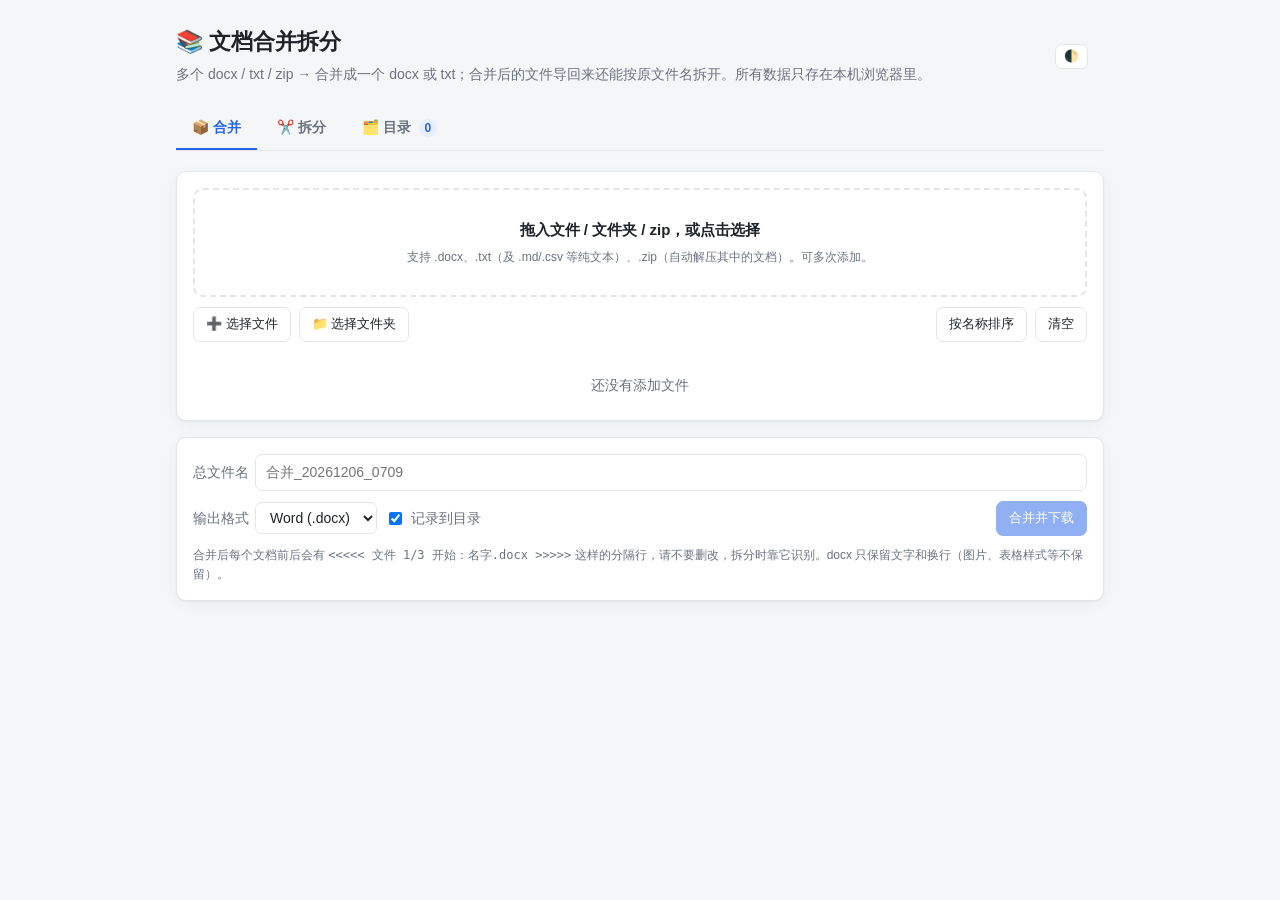
==== index.html @ d08cdd7c "Add local docx/txt merge & split tool with browser catalog Single-file HTML tool: merge many docx/tx" ====
<!DOCTYPE html>
<html lang="zh-CN">
<head>
<meta charset="UTF-8">
<meta name="viewport" content="width=device-width, initial-scale=1">
<title>文档合并拆分</title>
<style>
:root {
  --bg: #f5f6f8;
  --panel: #ffffff;
  --text: #1f2328;
  --muted: #6b7280;
  --border: #e3e5e8;
  --accent: #2563eb;
  --accent-soft: #e8efff;
  --danger: #dc2626;
  --ok: #16a34a;
  --warn: #b45309;
  --shadow: 0 1px 2px rgba(0,0,0,.05), 0 4px 16px rgba(0,0,0,.04);
}
@media (prefers-color-scheme: dark) {
  :root:not([data-theme="light"]) {
    --bg: #111317; --panel: #1a1d23; --text: #e6e8eb; --muted: #9aa1ab;
    --border: #2c3038; --accent: #5b8cff; --accent-soft: #1e2a45;
    --danger: #f05252; --ok: #34c06b; --warn: #e0a040;
    --shadow: 0 1px 2px rgba(0,0,0,.3);
  }
}
:root[data-theme="dark"] {
  --bg: #111317; --panel: #1a1d23; --text: #e6e8eb; --muted: #9aa1ab;
  --border: #2c3038; --accent: #5b8cff; --accent-soft: #1e2a45;
  --danger: #f05252; --ok: #34c06b; --warn: #e0a040;
  --shadow: 0 1px 2px rgba(0,0,0,.3);
}
* { box-sizing: border-box; }
body {
  margin: 0; background: var(--bg); color: var(--text);
  font: 14px/1.6 -apple-system, BlinkMacSystemFont, "Segoe UI", "PingFang SC", "Microsoft YaHei", sans-serif;
}
.wrap { max-width: 960px; margin: 0 auto; padding: 24px 16px 64px; }
header h1 { margin: 0 0 4px; font-size: 22px; }
header p { margin: 0 0 20px; color: var(--muted); }
.tabs { display: flex; gap: 4px; border-bottom: 1px solid var(--border); margin-bottom: 20px; overflow-x: auto; }
.tab {
  border: 0; background: none; color: var(--muted); font: inherit; font-weight: 600;
  padding: 10px 16px; cursor: pointer; border-bottom: 2px solid transparent; white-space: nowrap;
}
.tab.active { color: var(--accent); border-bottom-color: var(--accent); }
.badge-count { display: inline-block; min-width: 18px; padding: 0 6px; margin-left: 4px; border-radius: 9px; background: var(--accent-soft); color: var(--accent); font-size: 12px; line-height: 18px; text-align: center; }
.panel { background: var(--panel); border: 1px solid var(--border); border-radius: 10px; padding: 16px; box-shadow: var(--shadow); margin-bottom: 16px; }
.hidden { display: none !important; }
.drop {
  border: 2px dashed var(--border); border-radius: 10px; padding: 28px 16px; text-align: center;
  color: var(--muted); transition: .15s; cursor: pointer;
}
.drop.over { border-color: var(--accent); background: var(--accent-soft); color: var(--accent); }
.drop strong { color: var(--text); font-size: 15px; }
.drop .hint { font-size: 12px; margin-top: 6px; }
.row { display: flex; flex-wrap: wrap; gap: 8px; align-items: center; }
.row + .row { margin-top: 10px; }
.spacer { flex: 1; }
button.btn {
  font: inherit; font-size: 13px; padding: 6px 12px; border-radius: 7px; cursor: pointer;
  border: 1px solid var(--border); background: var(--panel); color: var(--text); white-space: nowrap;
}
button.btn:hover { border-color: var(--accent); color: var(--accent); }
button.btn.primary { background: var(--accent); border-color: var(--accent); color: #fff; }
button.btn.primary:hover { filter: brightness(1.08); color: #fff; }
button.btn.danger:hover { border-color: var(--danger); color: var(--danger); }
button.btn.sm { padding: 2px 8px; font-size: 12px; }
button.btn:disabled { opacity: .5; cursor: not-allowed; }
input[type=text], input[type=search], select {
  font: inherit; padding: 6px 10px; border: 1px solid var(--border); border-radius: 7px;
  background: var(--panel); color: var(--text); min-width: 0;
}
input[type=text]:focus, input[type=search]:focus, select:focus { outline: 2px solid var(--accent-soft); border-color: var(--accent); }
label.field { display: flex; align-items: center; gap: 6px; color: var(--muted); }
label.field input[type=text] { flex: 1; min-width: 160px; }
.grow { flex: 1; min-width: 200px; }
.filelist { list-style: none; margin: 12px 0 0; padding: 0; }
.filelist li {
  display: flex; align-items: center; gap: 8px; padding: 7px 8px; border-bottom: 1px solid var(--border);
}
.filelist li:last-child { border-bottom: 0; }
.filelist .idx { color: var(--muted); width: 26px; text-align: right; font-variant-numeric: tabular-nums; flex: none; }
.filelist .name { flex: 1; min-width: 0; overflow: hidden; text-overflow: ellipsis; white-space: nowrap; }
.filelist .meta { color: var(--muted); font-size: 12px; flex: none; }
.filelist .ops { display: flex; gap: 4px; flex: none; }
.type { display: inline-block; font-size: 11px; font-weight: 700; padding: 0 6px; border-radius: 4px; line-height: 18px; flex: none; }
.type.docx { background: #dbeafe; color: #1d4ed8; }
.type.txt { background: #dcfce7; color: #15803d; }
.type.err { background: #fee2e2; color: #b91c1c; }
:root[data-theme="dark"] .type.docx { background: #1e3a8a; color: #bfdbfe; }
:root[data-theme="dark"] .type.txt { background: #14532d; color: #bbf7d0; }
:root[data-theme="dark"] .type.err { background: #7f1d1d; color: #fecaca; }
@media (prefers-color-scheme: dark) {
  :root:not([data-theme="light"]) .type.docx { background: #1e3a8a; color: #bfdbfe; }
  :root:not([data-theme="light"]) .type.txt { background: #14532d; color: #bbf7d0; }
  :root:not([data-theme="light"]) .type.err { background: #7f1d1d; color: #fecaca; }
}
.empty { color: var(--muted); text-align: center; padding: 20px 0 8px; }
.muted { color: var(--muted); }
.small { font-size: 12px; }
.err-text { color: var(--danger); }
.rec { border: 1px solid var(--border); border-radius: 10px; margin-bottom: 10px; background: var(--panel); }
.rec-head { display: flex; align-items: center; gap: 10px; padding: 12px 14px; cursor: pointer; user-select: none; }
.rec-head .caret { transition: transform .15s; color: var(--muted); flex: none; }
.rec.open .rec-head .caret { transform: rotate(90deg); }
.rec-title { font-weight: 600; flex: 1; min-width: 0; overflow: hidden; text-overflow: ellipsis; white-space: nowrap; }
.kind { font-size: 11px; font-weight: 700; padding: 1px 7px; border-radius: 10px; flex: none; }
.kind.merge { background: var(--accent-soft); color: var(--accent); }
.kind.split { background: #fef3c7; color: #92400e; }
:root[data-theme="dark"] .kind.split { background: #45340f; color: #fcd34d; }
@media (prefers-color-scheme: dark) { :root:not([data-theme="light"]) .kind.split { background: #45340f; color: #fcd34d; } }
.rec-body { display: none; padding: 0 14px 12px; border-top: 1px solid var(--border); }
.rec.open .rec-body { display: block; }
.rec-actions { padding-top: 10px; }
.modal-bg { position: fixed; inset: 0; background: rgba(0,0,0,.45); display: flex; align-items: center; justify-content: center; padding: 16px; z-index: 50; }
.modal { background: var(--panel); border-radius: 12px; width: 100%; max-width: 820px; max-height: 88vh; display: flex; flex-direction: column; box-shadow: 0 10px 40px rgba(0,0,0,.3); }
.modal-head { display: flex; align-items: center; gap: 8px; padding: 12px 16px; border-bottom: 1px solid var(--border); }
.modal-head h3 { margin: 0; font-size: 15px; flex: 1; min-width: 0; overflow: hidden; text-overflow: ellipsis; white-space: nowrap; }
.modal pre { margin: 0; padding: 16px; overflow: auto; white-space: pre-wrap; word-break: break-word; font: 13px/1.7 ui-monospace, "SF Mono", Menlo, Consolas, "Microsoft YaHei", monospace; }
#toasts { position: fixed; right: 16px; bottom: 16px; display: flex; flex-direction: column; gap: 8px; z-index: 60; max-width: calc(100% - 32px); }
.toast { background: var(--text); color: var(--bg); padding: 10px 14px; border-radius: 8px; box-shadow: var(--shadow); font-size: 13px; animation: fade .2s; }
.toast.err { background: var(--danger); color: #fff; }
@keyframes fade { from { opacity: 0; transform: translateY(6px); } }
.note { font-size: 12px; color: var(--muted); margin-top: 10px; }
.theme-toggle { position: absolute; top: 20px; right: 16px; }
header { position: relative; }
@media (max-width: 600px) {
  .filelist .meta { display: none; }
  .theme-toggle { top: 0; }
}
</style>
</head>
<body>
<div class="wrap">
  <header>
    <h1>📚 文档合并拆分</h1>
    <p>多个 docx / txt / zip → 合并成一个 docx 或 txt；合并后的文件导回来还能按原文件名拆开。所有数据只存在本机浏览器里。</p>
    <button class="btn sm theme-toggle" id="themeBtn" title="切换深浅色">🌓</button>
  </header>

  <nav class="tabs">
    <button class="tab active" data-tab="merge">📦 合并</button>
    <button class="tab" data-tab="split">✂️ 拆分</button>
    <button class="tab" data-tab="catalog">🗂️ 目录 <span class="badge-count" id="catCount">0</span></button>
  </nav>

  <!-- 合并 -->
  <section id="tab-merge">
    <div class="panel">
      <div class="drop" id="mergeDrop">
        <strong>拖入文件 / 文件夹 / zip，或点击选择</strong>
        <div class="hint">支持 .docx、.txt（及 .md/.csv 等纯文本）、.zip（自动解压其中的文档）。可多次添加。</div>
      </div>
      <input type="file" id="mergeInput" multiple class="hidden">
      <input type="file" id="mergeDirInput" webkitdirectory multiple class="hidden">
      <div class="row" style="margin-top:10px">
        <button class="btn" id="pickFiles">➕ 选择文件</button>
        <button class="btn" id="pickDir">📁 选择文件夹</button>
        <span class="spacer"></span>
        <button class="btn" id="sortName" title="按文件名排序">按名称排序</button>
        <button class="btn danger" id="clearList">清空</button>
      </div>
      <ul class="filelist" id="mergeList"></ul>
      <div class="empty" id="mergeEmpty">还没有添加文件</div>
    </div>

    <div class="panel">
      <div class="row">
        <label class="field grow">总文件名 <input type="text" id="mergeTitle" placeholder="合并后的文件名"></label>
      </div>
      <div class="row">
        <label class="field">输出格式
          <select id="mergeFormat">
            <option value="docx">Word (.docx)</option>
            <option value="txt">纯文本 (.txt)</option>
          </select>
        </label>
        <label class="field"><input type="checkbox" id="mergeSave" checked> 记录到目录</label>
        <span class="spacer"></span>
        <button class="btn primary" id="doMerge" disabled>合并并下载</button>
      </div>
      <div class="note">合并后每个文档前后会有 <code>&lt;&lt;&lt;&lt;&lt; 文件 1/3 开始：名字.docx &gt;&gt;&gt;&gt;&gt;</code> 这样的分隔行，请不要删改，拆分时靠它识别。docx 只保留文字和换行（图片、表格样式等不保留）。</div>
    </div>
  </section>

  <!-- 拆分 -->
  <section id="tab-split" class="hidden">
    <div class="panel">
      <div class="drop" id="splitDrop">
        <strong>拖入用本工具合并出来的 .docx / .txt，或点击选择</strong>
        <div class="hint">会按分隔行还原成一个个单独的文件，并保留原文件名。</div>
      </div>
      <input type="file" id="splitInput" accept=".docx,.txt,.md,text/plain,application/vnd.openxmlformats-officedocument.wordprocessingml.document" multiple class="hidden">
      <div class="row" style="margin-top:10px">
        <label class="field"><input type="checkbox" id="splitSave" checked> 导入后记录到目录</label>
      </div>
    </div>
    <div id="splitResults"></div>
  </section>

  <!-- 目录 -->
  <section id="tab-catalog" class="hidden">
    <div class="panel">
      <div class="row">
        <input type="search" id="catSearch" class="grow" placeholder="搜索总文件名或里面的文件名…">
        <select id="catFilter">
          <option value="all">全部</option>
          <option value="merge">合并记录</option>
          <option value="split">导入拆分</option>
        </select>
      </div>
      <div class="row">
        <span class="muted small" id="storageInfo"></span>
        <span class="spacer"></span>
        <button class="btn sm" id="exportCat">导出目录备份</button>
        <button class="btn sm" id="importCat">导入备份</button>
        <button class="btn sm danger" id="clearCat">清空目录</button>
        <input type="file" id="importCatInput" accept=".json,application/json" class="hidden">
      </div>
    </div>
    <div id="catList"></div>
    <div class="empty hidden" id="catEmpty">目录是空的。合并或导入拆分后会记录在这里。</div>
  </section>
</div>

<div id="toasts"></div>

<script>/*!

JSZip v3.10.1 - A JavaScript class for generating and reading zip files
<http://stuartk.com/jszip>

(c) 2009-2016 Stuart Knightley <stuart [at] stuartk.com>
Dual licenced under the MIT license or GPLv3. See https://raw.github.com/Stuk/jszip/main/LICENSE.markdown.

JSZip uses the library pako released under the MIT license :
https://github.com/nodeca/pako/blob/main/LICENSE
*/

!function(e){if("object"==typeof exports&&"undefined"!=typeof module)module.exports=e();else if("function"==typeof define&&define.amd)define([],e);else{("undefined"!=typeof window?window:"undefined"!=typeof global?global:"undefined"!=typeof self?self:this).JSZip=e()}}(function(){return function s(a,o,h){function u(r,e){if(!o[r]){if(!a[r]){var t="function"==typeof require&&require;if(!e&&t)return t(r,!0);if(l)return l(r,!0);var n=new Error("Cannot find module '"+r+"'");throw n.code="MODULE_NOT_FOUND",n}var i=o[r]={exports:{}};a[r][0].call(i.exports,function(e){var t=a[r][1][e];return u(t||e)},i,i.exports,s,a,o,h)}return o[r].exports}for(var l="function"==typeof require&&require,e=0;e<h.length;e++)u(h[e]);return u}({1:[function(e,t,r){"use strict";var d=e("./utils"),c=e("./support"),p="ABCDEFGHIJKLMNOPQRSTUVWXYZabcdefghijklmnopqrstuvwxyz0123456789+/=";r.encode=function(e){for(var t,r,n,i,s,a,o,h=[],u=0,l=e.length,f=l,c="string"!==d.getTypeOf(e);u<e.length;)f=l-u,n=c?(t=e[u++],r=u<l?e[u++]:0,u<l?e[u++]:0):(t=e.charCodeAt(u++),r=u<l?e.charCodeAt(u++):0,u<l?e.charCodeAt(u++):0),i=t>>2,s=(3&t)<<4|r>>4,a=1<f?(15&r)<<2|n>>6:64,o=2<f?63&n:64,h.push(p.charAt(i)+p.charAt(s)+p.charAt(a)+p.charAt(o));return h.join("")},r.decode=function(e){var t,r,n,i,s,a,o=0,h=0,u="data:";if(e.substr(0,u.length)===u)throw new Error("Invalid base64 input, it looks like a data url.");var l,f=3*(e=e.replace(/[^A-Za-z0-9+/=]/g,"")).length/4;if(e.charAt(e.length-1)===p.charAt(64)&&f--,e.charAt(e.length-2)===p.charAt(64)&&f--,f%1!=0)throw new Error("Invalid base64 input, bad content length.");for(l=c.uint8array?new Uint8Array(0|f):new Array(0|f);o<e.length;)t=p.indexOf(e.charAt(o++))<<2|(i=p.indexOf(e.charAt(o++)))>>4,r=(15&i)<<4|(s=p.indexOf(e.charAt(o++)))>>2,n=(3&s)<<6|(a=p.indexOf(e.charAt(o++))),l[h++]=t,64!==s&&(l[h++]=r),64!==a&&(l[h++]=n);return l}},{"./support":30,"./utils":32}],2:[function(e,t,r){"use strict";var n=e("./external"),i=e("./stream/DataWorker"),s=e("./stream/Crc32Probe"),a=e("./stream/DataLengthProbe");function o(e,t,r,n,i){this.compressedSize=e,this.uncompressedSize=t,this.crc32=r,this.compression=n,this.compressedContent=i}o.prototype={getContentWorker:function(){var e=new i(n.Promise.resolve(this.compressedContent)).pipe(this.compression.uncompressWorker()).pipe(new a("data_length")),t=this;return e.on("end",function(){if(this.streamInfo.data_length!==t.uncompressedSize)throw new Error("Bug : uncompressed data size mismatch")}),e},getCompressedWorker:function(){return new i(n.Promise.resolve(this.compressedContent)).withStreamInfo("compressedSize",this.compressedSize).withStreamInfo("uncompressedSize",this.uncompressedSize).withStreamInfo("crc32",this.crc32).withStreamInfo("compression",this.compression)}},o.createWorkerFrom=function(e,t,r){return e.pipe(new s).pipe(new a("uncompressedSize")).pipe(t.compressWorker(r)).pipe(new a("compressedSize")).withStreamInfo("compression",t)},t.exports=o},{"./external":6,"./stream/Crc32Probe":25,"./stream/DataLengthProbe":26,"./stream/DataWorker":27}],3:[function(e,t,r){"use strict";var n=e("./stream/GenericWorker");r.STORE={magic:"\0\0",compressWorker:function(){return new n("STORE compression")},uncompressWorker:function(){return new n("STORE decompression")}},r.DEFLATE=e("./flate")},{"./flate":7,"./stream/GenericWorker":28}],4:[function(e,t,r){"use strict";var n=e("./utils");var o=function(){for(var e,t=[],r=0;r<256;r++){e=r;for(var n=0;n<8;n++)e=1&e?3988292384^e>>>1:e>>>1;t[r]=e}return t}();t.exports=function(e,t){return void 0!==e&&e.length?"string"!==n.getTypeOf(e)?function(e,t,r,n){var i=o,s=n+r;e^=-1;for(var a=n;a<s;a++)e=e>>>8^i[255&(e^t[a])];return-1^e}(0|t,e,e.length,0):function(e,t,r,n){var i=o,s=n+r;e^=-1;for(var a=n;a<s;a++)e=e>>>8^i[255&(e^t.charCodeAt(a))];return-1^e}(0|t,e,e.length,0):0}},{"./utils":32}],5:[function(e,t,r){"use strict";r.base64=!1,r.binary=!1,r.dir=!1,r.createFolders=!0,r.date=null,r.compression=null,r.compressionOptions=null,r.comment=null,r.unixPermissions=null,r.dosPermissions=null},{}],6:[function(e,t,r){"use strict";var n=null;n="undefined"!=typeof Promise?Promise:e("lie"),t.exports={Promise:n}},{lie:37}],7:[function(e,t,r){"use strict";var n="undefined"!=typeof Uint8Array&&"undefined"!=typeof Uint16Array&&"undefined"!=typeof Uint32Array,i=e("pako"),s=e("./utils"),a=e("./stream/GenericWorker"),o=n?"uint8array":"array";function h(e,t){a.call(this,"FlateWorker/"+e),this._pako=null,this._pakoAction=e,this._pakoOptions=t,this.meta={}}r.magic="\b\0",s.inherits(h,a),h.prototype.processChunk=function(e){this.meta=e.meta,null===this._pako&&this._createPako(),this._pako.push(s.transformTo(o,e.data),!1)},h.prototype.flush=function(){a.prototype.flush.call(this),null===this._pako&&this._createPako(),this._pako.push([],!0)},h.prototype.cleanUp=function(){a.prototype.cleanUp.call(this),this._pako=null},h.prototype._createPako=function(){this._pako=new i[this._pakoAction]({raw:!0,level:this._pakoOptions.level||-1});var t=this;this._pako.onData=function(e){t.push({data:e,meta:t.meta})}},r.compressWorker=function(e){return new h("Deflate",e)},r.uncompressWorker=function(){return new h("Inflate",{})}},{"./stream/GenericWorker":28,"./utils":32,pako:38}],8:[function(e,t,r){"use strict";function A(e,t){var r,n="";for(r=0;r<t;r++)n+=String.fromCharCode(255&e),e>>>=8;return n}function n(e,t,r,n,i,s){var a,o,h=e.file,u=e.compression,l=s!==O.utf8encode,f=I.transformTo("string",s(h.name)),c=I.transformTo("string",O.utf8encode(h.name)),d=h.comment,p=I.transformTo("string",s(d)),m=I.transformTo("string",O.utf8encode(d)),_=c.length!==h.name.length,g=m.length!==d.length,b="",v="",y="",w=h.dir,k=h.date,x={crc32:0,compressedSize:0,uncompressedSize:0};t&&!r||(x.crc32=e.crc32,x.compressedSize=e.compressedSize,x.uncompressedSize=e.uncompressedSize);var S=0;t&&(S|=8),l||!_&&!g||(S|=2048);var z=0,C=0;w&&(z|=16),"UNIX"===i?(C=798,z|=function(e,t){var r=e;return e||(r=t?16893:33204),(65535&r)<<16}(h.unixPermissions,w)):(C=20,z|=function(e){return 63&(e||0)}(h.dosPermissions)),a=k.getUTCHours(),a<<=6,a|=k.getUTCMinutes(),a<<=5,a|=k.getUTCSeconds()/2,o=k.getUTCFullYear()-1980,o<<=4,o|=k.getUTCMonth()+1,o<<=5,o|=k.getUTCDate(),_&&(v=A(1,1)+A(B(f),4)+c,b+="up"+A(v.length,2)+v),g&&(y=A(1,1)+A(B(p),4)+m,b+="uc"+A(y.length,2)+y);var E="";return E+="\n\0",E+=A(S,2),E+=u.magic,E+=A(a,2),E+=A(o,2),E+=A(x.crc32,4),E+=A(x.compressedSize,4),E+=A(x.uncompressedSize,4),E+=A(f.length,2),E+=A(b.length,2),{fileRecord:R.LOCAL_FILE_HEADER+E+f+b,dirRecord:R.CENTRAL_FILE_HEADER+A(C,2)+E+A(p.length,2)+"\0\0\0\0"+A(z,4)+A(n,4)+f+b+p}}var I=e("../utils"),i=e("../stream/GenericWorker"),O=e("../utf8"),B=e("../crc32"),R=e("../signature");function s(e,t,r,n){i.call(this,"ZipFileWorker"),this.bytesWritten=0,this.zipComment=t,this.zipPlatform=r,this.encodeFileName=n,this.streamFiles=e,this.accumulate=!1,this.contentBuffer=[],this.dirRecords=[],this.currentSourceOffset=0,this.entriesCount=0,this.currentFile=null,this._sources=[]}I.inherits(s,i),s.prototype.push=function(e){var t=e.meta.percent||0,r=this.entriesCount,n=this._sources.length;this.accumulate?this.contentBuffer.push(e):(this.bytesWritten+=e.data.length,i.prototype.push.call(this,{data:e.data,meta:{currentFile:this.currentFile,percent:r?(t+100*(r-n-1))/r:100}}))},s.prototype.openedSource=function(e){this.currentSourceOffset=this.bytesWritten,this.currentFile=e.file.name;var t=this.streamFiles&&!e.file.dir;if(t){var r=n(e,t,!1,this.currentSourceOffset,this.zipPlatform,this.encodeFileName);this.push({data:r.fileRecord,meta:{percent:0}})}else this.accumulate=!0},s.prototype.closedSource=function(e){this.accumulate=!1;var t=this.streamFiles&&!e.file.dir,r=n(e,t,!0,this.currentSourceOffset,this.zipPlatform,this.encodeFileName);if(this.dirRecords.push(r.dirRecord),t)this.push({data:function(e){return R.DATA_DESCRIPTOR+A(e.crc32,4)+A(e.compressedSize,4)+A(e.uncompressedSize,4)}(e),meta:{percent:100}});else for(this.push({data:r.fileRecord,meta:{percent:0}});this.contentBuffer.length;)this.push(this.contentBuffer.shift());this.currentFile=null},s.prototype.flush=function(){for(var e=this.bytesWritten,t=0;t<this.dirRecords.length;t++)this.push({data:this.dirRecords[t],meta:{percent:100}});var r=this.bytesWritten-e,n=function(e,t,r,n,i){var s=I.transformTo("string",i(n));return R.CENTRAL_DIRECTORY_END+"\0\0\0\0"+A(e,2)+A(e,2)+A(t,4)+A(r,4)+A(s.length,2)+s}(this.dirRecords.length,r,e,this.zipComment,this.encodeFileName);this.push({data:n,meta:{percent:100}})},s.prototype.prepareNextSource=function(){this.previous=this._sources.shift(),this.openedSource(this.previous.streamInfo),this.isPaused?this.previous.pause():this.previous.resume()},s.prototype.registerPrevious=function(e){this._sources.push(e);var t=this;return e.on("data",function(e){t.processChunk(e)}),e.on("end",function(){t.closedSource(t.previous.streamInfo),t._sources.length?t.prepareNextSource():t.end()}),e.on("error",function(e){t.error(e)}),this},s.prototype.resume=function(){return!!i.prototype.resume.call(this)&&(!this.previous&&this._sources.length?(this.prepareNextSource(),!0):this.previous||this._sources.length||this.generatedError?void 0:(this.end(),!0))},s.prototype.error=function(e){var t=this._sources;if(!i.prototype.error.call(this,e))return!1;for(var r=0;r<t.length;r++)try{t[r].error(e)}catch(e){}return!0},s.prototype.lock=function(){i.prototype.lock.call(this);for(var e=this._sources,t=0;t<e.length;t++)e[t].lock()},t.exports=s},{"../crc32":4,"../signature":23,"../stream/GenericWorker":28,"../utf8":31,"../utils":32}],9:[function(e,t,r){"use strict";var u=e("../compressions"),n=e("./ZipFileWorker");r.generateWorker=function(e,a,t){var o=new n(a.streamFiles,t,a.platform,a.encodeFileName),h=0;try{e.forEach(function(e,t){h++;var r=function(e,t){var r=e||t,n=u[r];if(!n)throw new Error(r+" is not a valid compression method !");return n}(t.options.compression,a.compression),n=t.options.compressionOptions||a.compressionOptions||{},i=t.dir,s=t.date;t._compressWorker(r,n).withStreamInfo("file",{name:e,dir:i,date:s,comment:t.comment||"",unixPermissions:t.unixPermissions,dosPermissions:t.dosPermissions}).pipe(o)}),o.entriesCount=h}catch(e){o.error(e)}return o}},{"../compressions":3,"./ZipFileWorker":8}],10:[function(e,t,r){"use strict";function n(){if(!(this instanceof n))return new n;if(arguments.length)throw new Error("The constructor with parameters has been removed in JSZip 3.0, please check the upgrade guide.");this.files=Object.create(null),this.comment=null,this.root="",this.clone=function(){var e=new n;for(var t in this)"function"!=typeof this[t]&&(e[t]=this[t]);return e}}(n.prototype=e("./object")).loadAsync=e("./load"),n.support=e("./support"),n.defaults=e("./defaults"),n.version="3.10.1",n.loadAsync=function(e,t){return(new n).loadAsync(e,t)},n.external=e("./external"),t.exports=n},{"./defaults":5,"./external":6,"./load":11,"./object":15,"./support":30}],11:[function(e,t,r){"use strict";var u=e("./utils"),i=e("./external"),n=e("./utf8"),s=e("./zipEntries"),a=e("./stream/Crc32Probe"),l=e("./nodejsUtils");function f(n){return new i.Promise(function(e,t){var r=n.decompressed.getContentWorker().pipe(new a);r.on("error",function(e){t(e)}).on("end",function(){r.streamInfo.crc32!==n.decompressed.crc32?t(new Error("Corrupted zip : CRC32 mismatch")):e()}).resume()})}t.exports=function(e,o){var h=this;return o=u.extend(o||{},{base64:!1,checkCRC32:!1,optimizedBinaryString:!1,createFolders:!1,decodeFileName:n.utf8decode}),l.isNode&&l.isStream(e)?i.Promise.reject(new Error("JSZip can't accept a stream when loading a zip file.")):u.prepareContent("the loaded zip file",e,!0,o.optimizedBinaryString,o.base64).then(function(e){var t=new s(o);return t.load(e),t}).then(function(e){var t=[i.Promise.resolve(e)],r=e.files;if(o.checkCRC32)for(var n=0;n<r.length;n++)t.push(f(r[n]));return i.Promise.all(t)}).then(function(e){for(var t=e.shift(),r=t.files,n=0;n<r.length;n++){var i=r[n],s=i.fileNameStr,a=u.resolve(i.fileNameStr);h.file(a,i.decompressed,{binary:!0,optimizedBinaryString:!0,date:i.date,dir:i.dir,comment:i.fileCommentStr.length?i.fileCommentStr:null,unixPermissions:i.unixPermissions,dosPermissions:i.dosPermissions,createFolders:o.createFolders}),i.dir||(h.file(a).unsafeOriginalName=s)}return t.zipComment.length&&(h.comment=t.zipComment),h})}},{"./external":6,"./nodejsUtils":14,"./stream/Crc32Probe":25,"./utf8":31,"./utils":32,"./zipEntries":33}],12:[function(e,t,r){"use strict";var n=e("../utils"),i=e("../stream/GenericWorker");function s(e,t){i.call(this,"Nodejs stream input adapter for "+e),this._upstreamEnded=!1,this._bindStream(t)}n.inherits(s,i),s.prototype._bindStream=function(e){var t=this;(this._stream=e).pause(),e.on("data",function(e){t.push({data:e,meta:{percent:0}})}).on("error",function(e){t.isPaused?this.generatedError=e:t.error(e)}).on("end",function(){t.isPaused?t._upstreamEnded=!0:t.end()})},s.prototype.pause=function(){return!!i.prototype.pause.call(this)&&(this._stream.pause(),!0)},s.prototype.resume=function(){return!!i.prototype.resume.call(this)&&(this._upstreamEnded?this.end():this._stream.resume(),!0)},t.exports=s},{"../stream/GenericWorker":28,"../utils":32}],13:[function(e,t,r){"use strict";var i=e("readable-stream").Readable;function n(e,t,r){i.call(this,t),this._helper=e;var n=this;e.on("data",function(e,t){n.push(e)||n._helper.pause(),r&&r(t)}).on("error",function(e){n.emit("error",e)}).on("end",function(){n.push(null)})}e("../utils").inherits(n,i),n.prototype._read=function(){this._helper.resume()},t.exports=n},{"../utils":32,"readable-stream":16}],14:[function(e,t,r){"use strict";t.exports={isNode:"undefined"!=typeof Buffer,newBufferFrom:function(e,t){if(Buffer.from&&Buffer.from!==Uint8Array.from)return Buffer.from(e,t);if("number"==typeof e)throw new Error('The "data" argument must not be a number');return new Buffer(e,t)},allocBuffer:function(e){if(Buffer.alloc)return Buffer.alloc(e);var t=new Buffer(e);return t.fill(0),t},isBuffer:function(e){return Buffer.isBuffer(e)},isStream:function(e){return e&&"function"==typeof e.on&&"function"==typeof e.pause&&"function"==typeof e.resume}}},{}],15:[function(e,t,r){"use strict";function s(e,t,r){var n,i=u.getTypeOf(t),s=u.extend(r||{},f);s.date=s.date||new Date,null!==s.compression&&(s.compression=s.compression.toUpperCase()),"string"==typeof s.unixPermissions&&(s.unixPermissions=parseInt(s.unixPermissions,8)),s.unixPermissions&&16384&s.unixPermissions&&(s.dir=!0),s.dosPermissions&&16&s.dosPermissions&&(s.dir=!0),s.dir&&(e=g(e)),s.createFolders&&(n=_(e))&&b.call(this,n,!0);var a="string"===i&&!1===s.binary&&!1===s.base64;r&&void 0!==r.binary||(s.binary=!a),(t instanceof c&&0===t.uncompressedSize||s.dir||!t||0===t.length)&&(s.base64=!1,s.binary=!0,t="",s.compression="STORE",i="string");var o=null;o=t instanceof c||t instanceof l?t:p.isNode&&p.isStream(t)?new m(e,t):u.prepareContent(e,t,s.binary,s.optimizedBinaryString,s.base64);var h=new d(e,o,s);this.files[e]=h}var i=e("./utf8"),u=e("./utils"),l=e("./stream/GenericWorker"),a=e("./stream/StreamHelper"),f=e("./defaults"),c=e("./compressedObject"),d=e("./zipObject"),o=e("./generate"),p=e("./nodejsUtils"),m=e("./nodejs/NodejsStreamInputAdapter"),_=function(e){"/"===e.slice(-1)&&(e=e.substring(0,e.length-1));var t=e.lastIndexOf("/");return 0<t?e.substring(0,t):""},g=function(e){return"/"!==e.slice(-1)&&(e+="/"),e},b=function(e,t){return t=void 0!==t?t:f.createFolders,e=g(e),this.files[e]||s.call(this,e,null,{dir:!0,createFolders:t}),this.files[e]};function h(e){return"[object RegExp]"===Object.prototype.toString.call(e)}var n={load:function(){throw new Error("This method has been removed in JSZip 3.0, please check the upgrade guide.")},forEach:function(e){var t,r,n;for(t in this.files)n=this.files[t],(r=t.slice(this.root.length,t.length))&&t.slice(0,this.root.length)===this.root&&e(r,n)},filter:function(r){var n=[];return this.forEach(function(e,t){r(e,t)&&n.push(t)}),n},file:function(e,t,r){if(1!==arguments.length)return e=this.root+e,s.call(this,e,t,r),this;if(h(e)){var n=e;return this.filter(function(e,t){return!t.dir&&n.test(e)})}var i=this.files[this.root+e];return i&&!i.dir?i:null},folder:function(r){if(!r)return this;if(h(r))return this.filter(function(e,t){return t.dir&&r.test(e)});var e=this.root+r,t=b.call(this,e),n=this.clone();return n.root=t.name,n},remove:function(r){r=this.root+r;var e=this.files[r];if(e||("/"!==r.slice(-1)&&(r+="/"),e=this.files[r]),e&&!e.dir)delete this.files[r];else for(var t=this.filter(function(e,t){return t.name.slice(0,r.length)===r}),n=0;n<t.length;n++)delete this.files[t[n].name];return this},generate:function(){throw new Error("This method has been removed in JSZip 3.0, please check the upgrade guide.")},generateInternalStream:function(e){var t,r={};try{if((r=u.extend(e||{},{streamFiles:!1,compression:"STORE",compressionOptions:null,type:"",platform:"DOS",comment:null,mimeType:"application/zip",encodeFileName:i.utf8encode})).type=r.type.toLowerCase(),r.compression=r.compression.toUpperCase(),"binarystring"===r.type&&(r.type="string"),!r.type)throw new Error("No output type specified.");u.checkSupport(r.type),"darwin"!==r.platform&&"freebsd"!==r.platform&&"linux"!==r.platform&&"sunos"!==r.platform||(r.platform="UNIX"),"win32"===r.platform&&(r.platform="DOS");var n=r.comment||this.comment||"";t=o.generateWorker(this,r,n)}catch(e){(t=new l("error")).error(e)}return new a(t,r.type||"string",r.mimeType)},generateAsync:function(e,t){return this.generateInternalStream(e).accumulate(t)},generateNodeStream:function(e,t){return(e=e||{}).type||(e.type="nodebuffer"),this.generateInternalStream(e).toNodejsStream(t)}};t.exports=n},{"./compressedObject":2,"./defaults":5,"./generate":9,"./nodejs/NodejsStreamInputAdapter":12,"./nodejsUtils":14,"./stream/GenericWorker":28,"./stream/StreamHelper":29,"./utf8":31,"./utils":32,"./zipObject":35}],16:[function(e,t,r){"use strict";t.exports=e("stream")},{stream:void 0}],17:[function(e,t,r){"use strict";var n=e("./DataReader");function i(e){n.call(this,e);for(var t=0;t<this.data.length;t++)e[t]=255&e[t]}e("../utils").inherits(i,n),i.prototype.byteAt=function(e){return this.data[this.zero+e]},i.prototype.lastIndexOfSignature=function(e){for(var t=e.charCodeAt(0),r=e.charCodeAt(1),n=e.charCodeAt(2),i=e.charCodeAt(3),s=this.length-4;0<=s;--s)if(this.data[s]===t&&this.data[s+1]===r&&this.data[s+2]===n&&this.data[s+3]===i)return s-this.zero;return-1},i.prototype.readAndCheckSignature=function(e){var t=e.charCodeAt(0),r=e.charCodeAt(1),n=e.charCodeAt(2),i=e.charCodeAt(3),s=this.readData(4);return t===s[0]&&r===s[1]&&n===s[2]&&i===s[3]},i.prototype.readData=function(e){if(this.checkOffset(e),0===e)return[];var t=this.data.slice(this.zero+this.index,this.zero+this.index+e);return this.index+=e,t},t.exports=i},{"../utils":32,"./DataReader":18}],18:[function(e,t,r){"use strict";var n=e("../utils");function i(e){this.data=e,this.length=e.length,this.index=0,this.zero=0}i.prototype={checkOffset:function(e){this.checkIndex(this.index+e)},checkIndex:function(e){if(this.length<this.zero+e||e<0)throw new Error("End of data reached (data length = "+this.length+", asked index = "+e+"). Corrupted zip ?")},setIndex:function(e){this.checkIndex(e),this.index=e},skip:function(e){this.setIndex(this.index+e)},byteAt:function(){},readInt:function(e){var t,r=0;for(this.checkOffset(e),t=this.index+e-1;t>=this.index;t--)r=(r<<8)+this.byteAt(t);return this.index+=e,r},readString:function(e){return n.transformTo("string",this.readData(e))},readData:function(){},lastIndexOfSignature:function(){},readAndCheckSignature:function(){},readDate:function(){var e=this.readInt(4);return new Date(Date.UTC(1980+(e>>25&127),(e>>21&15)-1,e>>16&31,e>>11&31,e>>5&63,(31&e)<<1))}},t.exports=i},{"../utils":32}],19:[function(e,t,r){"use strict";var n=e("./Uint8ArrayReader");function i(e){n.call(this,e)}e("../utils").inherits(i,n),i.prototype.readData=function(e){this.checkOffset(e);var t=this.data.slice(this.zero+this.index,this.zero+this.index+e);return this.index+=e,t},t.exports=i},{"../utils":32,"./Uint8ArrayReader":21}],20:[function(e,t,r){"use strict";var n=e("./DataReader");function i(e){n.call(this,e)}e("../utils").inherits(i,n),i.prototype.byteAt=function(e){return this.data.charCodeAt(this.zero+e)},i.prototype.lastIndexOfSignature=function(e){return this.data.lastIndexOf(e)-this.zero},i.prototype.readAndCheckSignature=function(e){return e===this.readData(4)},i.prototype.readData=function(e){this.checkOffset(e);var t=this.data.slice(this.zero+this.index,this.zero+this.index+e);return this.index+=e,t},t.exports=i},{"../utils":32,"./DataReader":18}],21:[function(e,t,r){"use strict";var n=e("./ArrayReader");function i(e){n.call(this,e)}e("../utils").inherits(i,n),i.prototype.readData=function(e){if(this.checkOffset(e),0===e)return new Uint8Array(0);var t=this.data.subarray(this.zero+this.index,this.zero+this.index+e);return this.index+=e,t},t.exports=i},{"../utils":32,"./ArrayReader":17}],22:[function(e,t,r){"use strict";var n=e("../utils"),i=e("../support"),s=e("./ArrayReader"),a=e("./StringReader"),o=e("./NodeBufferReader"),h=e("./Uint8ArrayReader");t.exports=function(e){var t=n.getTypeOf(e);return n.checkSupport(t),"string"!==t||i.uint8array?"nodebuffer"===t?new o(e):i.uint8array?new h(n.transformTo("uint8array",e)):new s(n.transformTo("array",e)):new a(e)}},{"../support":30,"../utils":32,"./ArrayReader":17,"./NodeBufferReader":19,"./StringReader":20,"./Uint8ArrayReader":21}],23:[function(e,t,r){"use strict";r.LOCAL_FILE_HEADER="PK",r.CENTRAL_FILE_HEADER="PK",r.CENTRAL_DIRECTORY_END="PK",r.ZIP64_CENTRAL_DIRECTORY_LOCATOR="PK",r.ZIP64_CENTRAL_DIRECTORY_END="PK",r.DATA_DESCRIPTOR="PK\b"},{}],24:[function(e,t,r){"use strict";var n=e("./GenericWorker"),i=e("../utils");function s(e){n.call(this,"ConvertWorker to "+e),this.destType=e}i.inherits(s,n),s.prototype.processChunk=function(e){this.push({data:i.transformTo(this.destType,e.data),meta:e.meta})},t.exports=s},{"../utils":32,"./GenericWorker":28}],25:[function(e,t,r){"use strict";var n=e("./GenericWorker"),i=e("../crc32");function s(){n.call(this,"Crc32Probe"),this.withStreamInfo("crc32",0)}e("../utils").inherits(s,n),s.prototype.processChunk=function(e){this.streamInfo.crc32=i(e.data,this.streamInfo.crc32||0),this.push(e)},t.exports=s},{"../crc32":4,"../utils":32,"./GenericWorker":28}],26:[function(e,t,r){"use strict";var n=e("../utils"),i=e("./GenericWorker");function s(e){i.call(this,"DataLengthProbe for "+e),this.propName=e,this.withStreamInfo(e,0)}n.inherits(s,i),s.prototype.processChunk=function(e){if(e){var t=this.streamInfo[this.propName]||0;this.streamInfo[this.propName]=t+e.data.length}i.prototype.processChunk.call(this,e)},t.exports=s},{"../utils":32,"./GenericWorker":28}],27:[function(e,t,r){"use strict";var n=e("../utils"),i=e("./GenericWorker");function s(e){i.call(this,"DataWorker");var t=this;this.dataIsReady=!1,this.index=0,this.max=0,this.data=null,this.type="",this._tickScheduled=!1,e.then(function(e){t.dataIsReady=!0,t.data=e,t.max=e&&e.length||0,t.type=n.getTypeOf(e),t.isPaused||t._tickAndRepeat()},function(e){t.error(e)})}n.inherits(s,i),s.prototype.cleanUp=function(){i.prototype.cleanUp.call(this),this.data=null},s.prototype.resume=function(){return!!i.prototype.resume.call(this)&&(!this._tickScheduled&&this.dataIsReady&&(this._tickScheduled=!0,n.delay(this._tickAndRepeat,[],this)),!0)},s.prototype._tickAndRepeat=function(){this._tickScheduled=!1,this.isPaused||this.isFinished||(this._tick(),this.isFinished||(n.delay(this._tickAndRepeat,[],this),this._tickScheduled=!0))},s.prototype._tick=function(){if(this.isPaused||this.isFinished)return!1;var e=null,t=Math.min(this.max,this.index+16384);if(this.index>=this.max)return this.end();switch(this.type){case"string":e=this.data.substring(this.index,t);break;case"uint8array":e=this.data.subarray(this.index,t);break;case"array":case"nodebuffer":e=this.data.slice(this.index,t)}return this.index=t,this.push({data:e,meta:{percent:this.max?this.index/this.max*100:0}})},t.exports=s},{"../utils":32,"./GenericWorker":28}],28:[function(e,t,r){"use strict";function n(e){this.name=e||"default",this.streamInfo={},this.generatedError=null,this.extraStreamInfo={},this.isPaused=!0,this.isFinished=!1,this.isLocked=!1,this._listeners={data:[],end:[],error:[]},this.previous=null}n.prototype={push:function(e){this.emit("data",e)},end:function(){if(this.isFinished)return!1;this.flush();try{this.emit("end"),this.cleanUp(),this.isFinished=!0}catch(e){this.emit("error",e)}return!0},error:function(e){return!this.isFinished&&(this.isPaused?this.generatedError=e:(this.isFinished=!0,this.emit("error",e),this.previous&&this.previous.error(e),this.cleanUp()),!0)},on:function(e,t){return this._listeners[e].push(t),this},cleanUp:function(){this.streamInfo=this.generatedError=this.extraStreamInfo=null,this._listeners=[]},emit:function(e,t){if(this._listeners[e])for(var r=0;r<this._listeners[e].length;r++)this._listeners[e][r].call(this,t)},pipe:function(e){return e.registerPrevious(this)},registerPrevious:function(e){if(this.isLocked)throw new Error("The stream '"+this+"' has already been used.");this.streamInfo=e.streamInfo,this.mergeStreamInfo(),this.previous=e;var t=this;return e.on("data",function(e){t.processChunk(e)}),e.on("end",function(){t.end()}),e.on("error",function(e){t.error(e)}),this},pause:function(){return!this.isPaused&&!this.isFinished&&(this.isPaused=!0,this.previous&&this.previous.pause(),!0)},resume:function(){if(!this.isPaused||this.isFinished)return!1;var e=this.isPaused=!1;return this.generatedError&&(this.error(this.generatedError),e=!0),this.previous&&this.previous.resume(),!e},flush:function(){},processChunk:function(e){this.push(e)},withStreamInfo:function(e,t){return this.extraStreamInfo[e]=t,this.mergeStreamInfo(),this},mergeStreamInfo:function(){for(var e in this.extraStreamInfo)Object.prototype.hasOwnProperty.call(this.extraStreamInfo,e)&&(this.streamInfo[e]=this.extraStreamInfo[e])},lock:function(){if(this.isLocked)throw new Error("The stream '"+this+"' has already been used.");this.isLocked=!0,this.previous&&this.previous.lock()},toString:function(){var e="Worker "+this.name;return this.previous?this.previous+" -> "+e:e}},t.exports=n},{}],29:[function(e,t,r){"use strict";var h=e("../utils"),i=e("./ConvertWorker"),s=e("./GenericWorker"),u=e("../base64"),n=e("../support"),a=e("../external"),o=null;if(n.nodestream)try{o=e("../nodejs/NodejsStreamOutputAdapter")}catch(e){}function l(e,o){return new a.Promise(function(t,r){var n=[],i=e._internalType,s=e._outputType,a=e._mimeType;e.on("data",function(e,t){n.push(e),o&&o(t)}).on("error",function(e){n=[],r(e)}).on("end",function(){try{var e=function(e,t,r){switch(e){case"blob":return h.newBlob(h.transformTo("arraybuffer",t),r);case"base64":return u.encode(t);default:return h.transformTo(e,t)}}(s,function(e,t){var r,n=0,i=null,s=0;for(r=0;r<t.length;r++)s+=t[r].length;switch(e){case"string":return t.join("");case"array":return Array.prototype.concat.apply([],t);case"uint8array":for(i=new Uint8Array(s),r=0;r<t.length;r++)i.set(t[r],n),n+=t[r].length;return i;case"nodebuffer":return Buffer.concat(t);default:throw new Error("concat : unsupported type '"+e+"'")}}(i,n),a);t(e)}catch(e){r(e)}n=[]}).resume()})}function f(e,t,r){var n=t;switch(t){case"blob":case"arraybuffer":n="uint8array";break;case"base64":n="string"}try{this._internalType=n,this._outputType=t,this._mimeType=r,h.checkSupport(n),this._worker=e.pipe(new i(n)),e.lock()}catch(e){this._worker=new s("error"),this._worker.error(e)}}f.prototype={accumulate:function(e){return l(this,e)},on:function(e,t){var r=this;return"data"===e?this._worker.on(e,function(e){t.call(r,e.data,e.meta)}):this._worker.on(e,function(){h.delay(t,arguments,r)}),this},resume:function(){return h.delay(this._worker.resume,[],this._worker),this},pause:function(){return this._worker.pause(),this},toNodejsStream:function(e){if(h.checkSupport("nodestream"),"nodebuffer"!==this._outputType)throw new Error(this._outputType+" is not supported by this method");return new o(this,{objectMode:"nodebuffer"!==this._outputType},e)}},t.exports=f},{"../base64":1,"../external":6,"../nodejs/NodejsStreamOutputAdapter":13,"../support":30,"../utils":32,"./ConvertWorker":24,"./GenericWorker":28}],30:[function(e,t,r){"use strict";if(r.base64=!0,r.array=!0,r.string=!0,r.arraybuffer="undefined"!=typeof ArrayBuffer&&"undefined"!=typeof Uint8Array,r.nodebuffer="undefined"!=typeof Buffer,r.uint8array="undefined"!=typeof Uint8Array,"undefined"==typeof ArrayBuffer)r.blob=!1;else{var n=new ArrayBuffer(0);try{r.blob=0===new Blob([n],{type:"application/zip"}).size}catch(e){try{var i=new(self.BlobBuilder||self.WebKitBlobBuilder||self.MozBlobBuilder||self.MSBlobBuilder);i.append(n),r.blob=0===i.getBlob("application/zip").size}catch(e){r.blob=!1}}}try{r.nodestream=!!e("readable-stream").Readable}catch(e){r.nodestream=!1}},{"readable-stream":16}],31:[function(e,t,s){"use strict";for(var o=e("./utils"),h=e("./support"),r=e("./nodejsUtils"),n=e("./stream/GenericWorker"),u=new Array(256),i=0;i<256;i++)u[i]=252<=i?6:248<=i?5:240<=i?4:224<=i?3:192<=i?2:1;u[254]=u[254]=1;function a(){n.call(this,"utf-8 decode"),this.leftOver=null}function l(){n.call(this,"utf-8 encode")}s.utf8encode=function(e){return h.nodebuffer?r.newBufferFrom(e,"utf-8"):function(e){var t,r,n,i,s,a=e.length,o=0;for(i=0;i<a;i++)55296==(64512&(r=e.charCodeAt(i)))&&i+1<a&&56320==(64512&(n=e.charCodeAt(i+1)))&&(r=65536+(r-55296<<10)+(n-56320),i++),o+=r<128?1:r<2048?2:r<65536?3:4;for(t=h.uint8array?new Uint8Array(o):new Array(o),i=s=0;s<o;i++)55296==(64512&(r=e.charCodeAt(i)))&&i+1<a&&56320==(64512&(n=e.charCodeAt(i+1)))&&(r=65536+(r-55296<<10)+(n-56320),i++),r<128?t[s++]=r:(r<2048?t[s++]=192|r>>>6:(r<65536?t[s++]=224|r>>>12:(t[s++]=240|r>>>18,t[s++]=128|r>>>12&63),t[s++]=128|r>>>6&63),t[s++]=128|63&r);return t}(e)},s.utf8decode=function(e){return h.nodebuffer?o.transformTo("nodebuffer",e).toString("utf-8"):function(e){var t,r,n,i,s=e.length,a=new Array(2*s);for(t=r=0;t<s;)if((n=e[t++])<128)a[r++]=n;else if(4<(i=u[n]))a[r++]=65533,t+=i-1;else{for(n&=2===i?31:3===i?15:7;1<i&&t<s;)n=n<<6|63&e[t++],i--;1<i?a[r++]=65533:n<65536?a[r++]=n:(n-=65536,a[r++]=55296|n>>10&1023,a[r++]=56320|1023&n)}return a.length!==r&&(a.subarray?a=a.subarray(0,r):a.length=r),o.applyFromCharCode(a)}(e=o.transformTo(h.uint8array?"uint8array":"array",e))},o.inherits(a,n),a.prototype.processChunk=function(e){var t=o.transformTo(h.uint8array?"uint8array":"array",e.data);if(this.leftOver&&this.leftOver.length){if(h.uint8array){var r=t;(t=new Uint8Array(r.length+this.leftOver.length)).set(this.leftOver,0),t.set(r,this.leftOver.length)}else t=this.leftOver.concat(t);this.leftOver=null}var n=function(e,t){var r;for((t=t||e.length)>e.length&&(t=e.length),r=t-1;0<=r&&128==(192&e[r]);)r--;return r<0?t:0===r?t:r+u[e[r]]>t?r:t}(t),i=t;n!==t.length&&(h.uint8array?(i=t.subarray(0,n),this.leftOver=t.subarray(n,t.length)):(i=t.slice(0,n),this.leftOver=t.slice(n,t.length))),this.push({data:s.utf8decode(i),meta:e.meta})},a.prototype.flush=function(){this.leftOver&&this.leftOver.length&&(this.push({data:s.utf8decode(this.leftOver),meta:{}}),this.leftOver=null)},s.Utf8DecodeWorker=a,o.inherits(l,n),l.prototype.processChunk=function(e){this.push({data:s.utf8encode(e.data),meta:e.meta})},s.Utf8EncodeWorker=l},{"./nodejsUtils":14,"./stream/GenericWorker":28,"./support":30,"./utils":32}],32:[function(e,t,a){"use strict";var o=e("./support"),h=e("./base64"),r=e("./nodejsUtils"),u=e("./external");function n(e){return e}function l(e,t){for(var r=0;r<e.length;++r)t[r]=255&e.charCodeAt(r);return t}e("setimmediate"),a.newBlob=function(t,r){a.checkSupport("blob");try{return new Blob([t],{type:r})}catch(e){try{var n=new(self.BlobBuilder||self.WebKitBlobBuilder||self.MozBlobBuilder||self.MSBlobBuilder);return n.append(t),n.getBlob(r)}catch(e){throw new Error("Bug : can't construct the Blob.")}}};var i={stringifyByChunk:function(e,t,r){var n=[],i=0,s=e.length;if(s<=r)return String.fromCharCode.apply(null,e);for(;i<s;)"array"===t||"nodebuffer"===t?n.push(String.fromCharCode.apply(null,e.slice(i,Math.min(i+r,s)))):n.push(String.fromCharCode.apply(null,e.subarray(i,Math.min(i+r,s)))),i+=r;return n.join("")},stringifyByChar:function(e){for(var t="",r=0;r<e.length;r++)t+=String.fromCharCode(e[r]);return t},applyCanBeUsed:{uint8array:function(){try{return o.uint8array&&1===String.fromCharCode.apply(null,new Uint8Array(1)).length}catch(e){return!1}}(),nodebuffer:function(){try{return o.nodebuffer&&1===String.fromCharCode.apply(null,r.allocBuffer(1)).length}catch(e){return!1}}()}};function s(e){var t=65536,r=a.getTypeOf(e),n=!0;if("uint8array"===r?n=i.applyCanBeUsed.uint8array:"nodebuffer"===r&&(n=i.applyCanBeUsed.nodebuffer),n)for(;1<t;)try{return i.stringifyByChunk(e,r,t)}catch(e){t=Math.floor(t/2)}return i.stringifyByChar(e)}function f(e,t){for(var r=0;r<e.length;r++)t[r]=e[r];return t}a.applyFromCharCode=s;var c={};c.string={string:n,array:function(e){return l(e,new Array(e.length))},arraybuffer:function(e){return c.string.uint8array(e).buffer},uint8array:function(e){return l(e,new Uint8Array(e.length))},nodebuffer:function(e){return l(e,r.allocBuffer(e.length))}},c.array={string:s,array:n,arraybuffer:function(e){return new Uint8Array(e).buffer},uint8array:function(e){return new Uint8Array(e)},nodebuffer:function(e){return r.newBufferFrom(e)}},c.arraybuffer={string:function(e){return s(new Uint8Array(e))},array:function(e){return f(new Uint8Array(e),new Array(e.byteLength))},arraybuffer:n,uint8array:function(e){return new Uint8Array(e)},nodebuffer:function(e){return r.newBufferFrom(new Uint8Array(e))}},c.uint8array={string:s,array:function(e){return f(e,new Array(e.length))},arraybuffer:function(e){return e.buffer},uint8array:n,nodebuffer:function(e){return r.newBufferFrom(e)}},c.nodebuffer={string:s,array:function(e){return f(e,new Array(e.length))},arraybuffer:function(e){return c.nodebuffer.uint8array(e).buffer},uint8array:function(e){return f(e,new Uint8Array(e.length))},nodebuffer:n},a.transformTo=function(e,t){if(t=t||"",!e)return t;a.checkSupport(e);var r=a.getTypeOf(t);return c[r][e](t)},a.resolve=function(e){for(var t=e.split("/"),r=[],n=0;n<t.length;n++){var i=t[n];"."===i||""===i&&0!==n&&n!==t.length-1||(".."===i?r.pop():r.push(i))}return r.join("/")},a.getTypeOf=function(e){return"string"==typeof e?"string":"[object Array]"===Object.prototype.toString.call(e)?"array":o.nodebuffer&&r.isBuffer(e)?"nodebuffer":o.uint8array&&e instanceof Uint8Array?"uint8array":o.arraybuffer&&e instanceof ArrayBuffer?"arraybuffer":void 0},a.checkSupport=function(e){if(!o[e.toLowerCase()])throw new Error(e+" is not supported by this platform")},a.MAX_VALUE_16BITS=65535,a.MAX_VALUE_32BITS=-1,a.pretty=function(e){var t,r,n="";for(r=0;r<(e||"").length;r++)n+="\\x"+((t=e.charCodeAt(r))<16?"0":"")+t.toString(16).toUpperCase();return n},a.delay=function(e,t,r){setImmediate(function(){e.apply(r||null,t||[])})},a.inherits=function(e,t){function r(){}r.prototype=t.prototype,e.prototype=new r},a.extend=function(){var e,t,r={};for(e=0;e<arguments.length;e++)for(t in arguments[e])Object.prototype.hasOwnProperty.call(arguments[e],t)&&void 0===r[t]&&(r[t]=arguments[e][t]);return r},a.prepareContent=function(r,e,n,i,s){return u.Promise.resolve(e).then(function(n){return o.blob&&(n instanceof Blob||-1!==["[object File]","[object Blob]"].indexOf(Object.prototype.toString.call(n)))&&"undefined"!=typeof FileReader?new u.Promise(function(t,r){var e=new FileReader;e.onload=function(e){t(e.target.result)},e.onerror=function(e){r(e.target.error)},e.readAsArrayBuffer(n)}):n}).then(function(e){var t=a.getTypeOf(e);return t?("arraybuffer"===t?e=a.transformTo("uint8array",e):"string"===t&&(s?e=h.decode(e):n&&!0!==i&&(e=function(e){return l(e,o.uint8array?new Uint8Array(e.length):new Array(e.length))}(e))),e):u.Promise.reject(new Error("Can't read the data of '"+r+"'. Is it in a supported JavaScript type (String, Blob, ArrayBuffer, etc) ?"))})}},{"./base64":1,"./external":6,"./nodejsUtils":14,"./support":30,setimmediate:54}],33:[function(e,t,r){"use strict";var n=e("./reader/readerFor"),i=e("./utils"),s=e("./signature"),a=e("./zipEntry"),o=e("./support");function h(e){this.files=[],this.loadOptions=e}h.prototype={checkSignature:function(e){if(!this.reader.readAndCheckSignature(e)){this.reader.index-=4;var t=this.reader.readString(4);throw new Error("Corrupted zip or bug: unexpected signature ("+i.pretty(t)+", expected "+i.pretty(e)+")")}},isSignature:function(e,t){var r=this.reader.index;this.reader.setIndex(e);var n=this.reader.readString(4)===t;return this.reader.setIndex(r),n},readBlockEndOfCentral:function(){this.diskNumber=this.reader.readInt(2),this.diskWithCentralDirStart=this.reader.readInt(2),this.centralDirRecordsOnThisDisk=this.reader.readInt(2),this.centralDirRecords=this.reader.readInt(2),this.centralDirSize=this.reader.readInt(4),this.centralDirOffset=this.reader.readInt(4),this.zipCommentLength=this.reader.readInt(2);var e=this.reader.readData(this.zipCommentLength),t=o.uint8array?"uint8array":"array",r=i.transformTo(t,e);this.zipComment=this.loadOptions.decodeFileName(r)},readBlockZip64EndOfCentral:function(){this.zip64EndOfCentralSize=this.reader.readInt(8),this.reader.skip(4),this.diskNumber=this.reader.readInt(4),this.diskWithCentralDirStart=this.reader.readInt(4),this.centralDirRecordsOnThisDisk=this.reader.readInt(8),this.centralDirRecords=this.reader.readInt(8),this.centralDirSize=this.reader.readInt(8),this.centralDirOffset=this.reader.readInt(8),this.zip64ExtensibleData={};for(var e,t,r,n=this.zip64EndOfCentralSize-44;0<n;)e=this.reader.readInt(2),t=this.reader.readInt(4),r=this.reader.readData(t),this.zip64ExtensibleData[e]={id:e,length:t,value:r}},readBlockZip64EndOfCentralLocator:function(){if(this.diskWithZip64CentralDirStart=this.reader.readInt(4),this.relativeOffsetEndOfZip64CentralDir=this.reader.readInt(8),this.disksCount=this.reader.readInt(4),1<this.disksCount)throw new Error("Multi-volumes zip are not supported")},readLocalFiles:function(){var e,t;for(e=0;e<this.files.length;e++)t=this.files[e],this.reader.setIndex(t.localHeaderOffset),this.checkSignature(s.LOCAL_FILE_HEADER),t.readLocalPart(this.reader),t.handleUTF8(),t.processAttributes()},readCentralDir:function(){var e;for(this.reader.setIndex(this.centralDirOffset);this.reader.readAndCheckSignature(s.CENTRAL_FILE_HEADER);)(e=new a({zip64:this.zip64},this.loadOptions)).readCentralPart(this.reader),this.files.push(e);if(this.centralDirRecords!==this.files.length&&0!==this.centralDirRecords&&0===this.files.length)throw new Error("Corrupted zip or bug: expected "+this.centralDirRecords+" records in central dir, got "+this.files.length)},readEndOfCentral:function(){var e=this.reader.lastIndexOfSignature(s.CENTRAL_DIRECTORY_END);if(e<0)throw!this.isSignature(0,s.LOCAL_FILE_HEADER)?new Error("Can't find end of central directory : is this a zip file ? If it is, see https://stuk.github.io/jszip/documentation/howto/read_zip.html"):new Error("Corrupted zip: can't find end of central directory");this.reader.setIndex(e);var t=e;if(this.checkSignature(s.CENTRAL_DIRECTORY_END),this.readBlockEndOfCentral(),this.diskNumber===i.MAX_VALUE_16BITS||this.diskWithCentralDirStart===i.MAX_VALUE_16BITS||this.centralDirRecordsOnThisDisk===i.MAX_VALUE_16BITS||this.centralDirRecords===i.MAX_VALUE_16BITS||this.centralDirSize===i.MAX_VALUE_32BITS||this.centralDirOffset===i.MAX_VALUE_32BITS){if(this.zip64=!0,(e=this.reader.lastIndexOfSignature(s.ZIP64_CENTRAL_DIRECTORY_LOCATOR))<0)throw new Error("Corrupted zip: can't find the ZIP64 end of central directory locator");if(this.reader.setIndex(e),this.checkSignature(s.ZIP64_CENTRAL_DIRECTORY_LOCATOR),this.readBlockZip64EndOfCentralLocator(),!this.isSignature(this.relativeOffsetEndOfZip64CentralDir,s.ZIP64_CENTRAL_DIRECTORY_END)&&(this.relativeOffsetEndOfZip64CentralDir=this.reader.lastIndexOfSignature(s.ZIP64_CENTRAL_DIRECTORY_END),this.relativeOffsetEndOfZip64CentralDir<0))throw new Error("Corrupted zip: can't find the ZIP64 end of central directory");this.reader.setIndex(this.relativeOffsetEndOfZip64CentralDir),this.checkSignature(s.ZIP64_CENTRAL_DIRECTORY_END),this.readBlockZip64EndOfCentral()}var r=this.centralDirOffset+this.centralDirSize;this.zip64&&(r+=20,r+=12+this.zip64EndOfCentralSize);var n=t-r;if(0<n)this.isSignature(t,s.CENTRAL_FILE_HEADER)||(this.reader.zero=n);else if(n<0)throw new Error("Corrupted zip: missing "+Math.abs(n)+" bytes.")},prepareReader:function(e){this.reader=n(e)},load:function(e){this.prepareReader(e),this.readEndOfCentral(),this.readCentralDir(),this.readLocalFiles()}},t.exports=h},{"./reader/readerFor":22,"./signature":23,"./support":30,"./utils":32,"./zipEntry":34}],34:[function(e,t,r){"use strict";var n=e("./reader/readerFor"),s=e("./utils"),i=e("./compressedObject"),a=e("./crc32"),o=e("./utf8"),h=e("./compressions"),u=e("./support");function l(e,t){this.options=e,this.loadOptions=t}l.prototype={isEncrypted:function(){return 1==(1&this.bitFlag)},useUTF8:function(){return 2048==(2048&this.bitFlag)},readLocalPart:function(e){var t,r;if(e.skip(22),this.fileNameLength=e.readInt(2),r=e.readInt(2),this.fileName=e.readData(this.fileNameLength),e.skip(r),-1===this.compressedSize||-1===this.uncompressedSize)throw new Error("Bug or corrupted zip : didn't get enough information from the central directory (compressedSize === -1 || uncompressedSize === -1)");if(null===(t=function(e){for(var t in h)if(Object.prototype.hasOwnProperty.call(h,t)&&h[t].magic===e)return h[t];return null}(this.compressionMethod)))throw new Error("Corrupted zip : compression "+s.pretty(this.compressionMethod)+" unknown (inner file : "+s.transformTo("string",this.fileName)+")");this.decompressed=new i(this.compressedSize,this.uncompressedSize,this.crc32,t,e.readData(this.compressedSize))},readCentralPart:function(e){this.versionMadeBy=e.readInt(2),e.skip(2),this.bitFlag=e.readInt(2),this.compressionMethod=e.readString(2),this.date=e.readDate(),this.crc32=e.readInt(4),this.compressedSize=e.readInt(4),this.uncompressedSize=e.readInt(4);var t=e.readInt(2);if(this.extraFieldsLength=e.readInt(2),this.fileCommentLength=e.readInt(2),this.diskNumberStart=e.readInt(2),this.internalFileAttributes=e.readInt(2),this.externalFileAttributes=e.readInt(4),this.localHeaderOffset=e.readInt(4),this.isEncrypted())throw new Error("Encrypted zip are not supported");e.skip(t),this.readExtraFields(e),this.parseZIP64ExtraField(e),this.fileComment=e.readData(this.fileCommentLength)},processAttributes:function(){this.unixPermissions=null,this.dosPermissions=null;var e=this.versionMadeBy>>8;this.dir=!!(16&this.externalFileAttributes),0==e&&(this.dosPermissions=63&this.externalFileAttributes),3==e&&(this.unixPermissions=this.externalFileAttributes>>16&65535),this.dir||"/"!==this.fileNameStr.slice(-1)||(this.dir=!0)},parseZIP64ExtraField:function(){if(this.extraFields[1]){var e=n(this.extraFields[1].value);this.uncompressedSize===s.MAX_VALUE_32BITS&&(this.uncompressedSize=e.readInt(8)),this.compressedSize===s.MAX_VALUE_32BITS&&(this.compressedSize=e.readInt(8)),this.localHeaderOffset===s.MAX_VALUE_32BITS&&(this.localHeaderOffset=e.readInt(8)),this.diskNumberStart===s.MAX_VALUE_32BITS&&(this.diskNumberStart=e.readInt(4))}},readExtraFields:function(e){var t,r,n,i=e.index+this.extraFieldsLength;for(this.extraFields||(this.extraFields={});e.index+4<i;)t=e.readInt(2),r=e.readInt(2),n=e.readData(r),this.extraFields[t]={id:t,length:r,value:n};e.setIndex(i)},handleUTF8:function(){var e=u.uint8array?"uint8array":"array";if(this.useUTF8())this.fileNameStr=o.utf8decode(this.fileName),this.fileCommentStr=o.utf8decode(this.fileComment);else{var t=this.findExtraFieldUnicodePath();if(null!==t)this.fileNameStr=t;else{var r=s.transformTo(e,this.fileName);this.fileNameStr=this.loadOptions.decodeFileName(r)}var n=this.findExtraFieldUnicodeComment();if(null!==n)this.fileCommentStr=n;else{var i=s.transformTo(e,this.fileComment);this.fileCommentStr=this.loadOptions.decodeFileName(i)}}},findExtraFieldUnicodePath:function(){var e=this.extraFields[28789];if(e){var t=n(e.value);return 1!==t.readInt(1)?null:a(this.fileName)!==t.readInt(4)?null:o.utf8decode(t.readData(e.length-5))}return null},findExtraFieldUnicodeComment:function(){var e=this.extraFields[25461];if(e){var t=n(e.value);return 1!==t.readInt(1)?null:a(this.fileComment)!==t.readInt(4)?null:o.utf8decode(t.readData(e.length-5))}return null}},t.exports=l},{"./compressedObject":2,"./compressions":3,"./crc32":4,"./reader/readerFor":22,"./support":30,"./utf8":31,"./utils":32}],35:[function(e,t,r){"use strict";function n(e,t,r){this.name=e,this.dir=r.dir,this.date=r.date,this.comment=r.comment,this.unixPermissions=r.unixPermissions,this.dosPermissions=r.dosPermissions,this._data=t,this._dataBinary=r.binary,this.options={compression:r.compression,compressionOptions:r.compressionOptions}}var s=e("./stream/StreamHelper"),i=e("./stream/DataWorker"),a=e("./utf8"),o=e("./compressedObject"),h=e("./stream/GenericWorker");n.prototype={internalStream:function(e){var t=null,r="string";try{if(!e)throw new Error("No output type specified.");var n="string"===(r=e.toLowerCase())||"text"===r;"binarystring"!==r&&"text"!==r||(r="string"),t=this._decompressWorker();var i=!this._dataBinary;i&&!n&&(t=t.pipe(new a.Utf8EncodeWorker)),!i&&n&&(t=t.pipe(new a.Utf8DecodeWorker))}catch(e){(t=new h("error")).error(e)}return new s(t,r,"")},async:function(e,t){return this.internalStream(e).accumulate(t)},nodeStream:function(e,t){return this.internalStream(e||"nodebuffer").toNodejsStream(t)},_compressWorker:function(e,t){if(this._data instanceof o&&this._data.compression.magic===e.magic)return this._data.getCompressedWorker();var r=this._decompressWorker();return this._dataBinary||(r=r.pipe(new a.Utf8EncodeWorker)),o.createWorkerFrom(r,e,t)},_decompressWorker:function(){return this._data instanceof o?this._data.getContentWorker():this._data instanceof h?this._data:new i(this._data)}};for(var u=["asText","asBinary","asNodeBuffer","asUint8Array","asArrayBuffer"],l=function(){throw new Error("This method has been removed in JSZip 3.0, please check the upgrade guide.")},f=0;f<u.length;f++)n.prototype[u[f]]=l;t.exports=n},{"./compressedObject":2,"./stream/DataWorker":27,"./stream/GenericWorker":28,"./stream/StreamHelper":29,"./utf8":31}],36:[function(e,l,t){(function(t){"use strict";var r,n,e=t.MutationObserver||t.WebKitMutationObserver;if(e){var i=0,s=new e(u),a=t.document.createTextNode("");s.observe(a,{characterData:!0}),r=function(){a.data=i=++i%2}}else if(t.setImmediate||void 0===t.MessageChannel)r="document"in t&&"onreadystatechange"in t.document.createElement("script")?function(){var e=t.document.createElement("script");e.onreadystatechange=function(){u(),e.onreadystatechange=null,e.parentNode.removeChild(e),e=null},t.document.documentElement.appendChild(e)}:function(){setTimeout(u,0)};else{var o=new t.MessageChannel;o.port1.onmessage=u,r=function(){o.port2.postMessage(0)}}var h=[];function u(){var e,t;n=!0;for(var r=h.length;r;){for(t=h,h=[],e=-1;++e<r;)t[e]();r=h.length}n=!1}l.exports=function(e){1!==h.push(e)||n||r()}}).call(this,"undefined"!=typeof global?global:"undefined"!=typeof self?self:"undefined"!=typeof window?window:{})},{}],37:[function(e,t,r){"use strict";var i=e("immediate");function u(){}var l={},s=["REJECTED"],a=["FULFILLED"],n=["PENDING"];function o(e){if("function"!=typeof e)throw new TypeError("resolver must be a function");this.state=n,this.queue=[],this.outcome=void 0,e!==u&&d(this,e)}function h(e,t,r){this.promise=e,"function"==typeof t&&(this.onFulfilled=t,this.callFulfilled=this.otherCallFulfilled),"function"==typeof r&&(this.onRejected=r,this.callRejected=this.otherCallRejected)}function f(t,r,n){i(function(){var e;try{e=r(n)}catch(e){return l.reject(t,e)}e===t?l.reject(t,new TypeError("Cannot resolve promise with itself")):l.resolve(t,e)})}function c(e){var t=e&&e.then;if(e&&("object"==typeof e||"function"==typeof e)&&"function"==typeof t)return function(){t.apply(e,arguments)}}function d(t,e){var r=!1;function n(e){r||(r=!0,l.reject(t,e))}function i(e){r||(r=!0,l.resolve(t,e))}var s=p(function(){e(i,n)});"error"===s.status&&n(s.value)}function p(e,t){var r={};try{r.value=e(t),r.status="success"}catch(e){r.status="error",r.value=e}return r}(t.exports=o).prototype.finally=function(t){if("function"!=typeof t)return this;var r=this.constructor;return this.then(function(e){return r.resolve(t()).then(function(){return e})},function(e){return r.resolve(t()).then(function(){throw e})})},o.prototype.catch=function(e){return this.then(null,e)},o.prototype.then=function(e,t){if("function"!=typeof e&&this.state===a||"function"!=typeof t&&this.state===s)return this;var r=new this.constructor(u);this.state!==n?f(r,this.state===a?e:t,this.outcome):this.queue.push(new h(r,e,t));return r},h.prototype.callFulfilled=function(e){l.resolve(this.promise,e)},h.prototype.otherCallFulfilled=function(e){f(this.promise,this.onFulfilled,e)},h.prototype.callRejected=function(e){l.reject(this.promise,e)},h.prototype.otherCallRejected=function(e){f(this.promise,this.onRejected,e)},l.resolve=function(e,t){var r=p(c,t);if("error"===r.status)return l.reject(e,r.value);var n=r.value;if(n)d(e,n);else{e.state=a,e.outcome=t;for(var i=-1,s=e.queue.length;++i<s;)e.queue[i].callFulfilled(t)}return e},l.reject=function(e,t){e.state=s,e.outcome=t;for(var r=-1,n=e.queue.length;++r<n;)e.queue[r].callRejected(t);return e},o.resolve=function(e){if(e instanceof this)return e;return l.resolve(new this(u),e)},o.reject=function(e){var t=new this(u);return l.reject(t,e)},o.all=function(e){var r=this;if("[object Array]"!==Object.prototype.toString.call(e))return this.reject(new TypeError("must be an array"));var n=e.length,i=!1;if(!n)return this.resolve([]);var s=new Array(n),a=0,t=-1,o=new this(u);for(;++t<n;)h(e[t],t);return o;function h(e,t){r.resolve(e).then(function(e){s[t]=e,++a!==n||i||(i=!0,l.resolve(o,s))},function(e){i||(i=!0,l.reject(o,e))})}},o.race=function(e){var t=this;if("[object Array]"!==Object.prototype.toString.call(e))return this.reject(new TypeError("must be an array"));var r=e.length,n=!1;if(!r)return this.resolve([]);var i=-1,s=new this(u);for(;++i<r;)a=e[i],t.resolve(a).then(function(e){n||(n=!0,l.resolve(s,e))},function(e){n||(n=!0,l.reject(s,e))});var a;return s}},{immediate:36}],38:[function(e,t,r){"use strict";var n={};(0,e("./lib/utils/common").assign)(n,e("./lib/deflate"),e("./lib/inflate"),e("./lib/zlib/constants")),t.exports=n},{"./lib/deflate":39,"./lib/inflate":40,"./lib/utils/common":41,"./lib/zlib/constants":44}],39:[function(e,t,r){"use strict";var a=e("./zlib/deflate"),o=e("./utils/common"),h=e("./utils/strings"),i=e("./zlib/messages"),s=e("./zlib/zstream"),u=Object.prototype.toString,l=0,f=-1,c=0,d=8;function p(e){if(!(this instanceof p))return new p(e);this.options=o.assign({level:f,method:d,chunkSize:16384,windowBits:15,memLevel:8,strategy:c,to:""},e||{});var t=this.options;t.raw&&0<t.windowBits?t.windowBits=-t.windowBits:t.gzip&&0<t.windowBits&&t.windowBits<16&&(t.windowBits+=16),this.err=0,this.msg="",this.ended=!1,this.chunks=[],this.strm=new s,this.strm.avail_out=0;var r=a.deflateInit2(this.strm,t.level,t.method,t.windowBits,t.memLevel,t.strategy);if(r!==l)throw new Error(i[r]);if(t.header&&a.deflateSetHeader(this.strm,t.header),t.dictionary){var n;if(n="string"==typeof t.dictionary?h.string2buf(t.dictionary):"[object ArrayBuffer]"===u.call(t.dictionary)?new Uint8Array(t.dictionary):t.dictionary,(r=a.deflateSetDictionary(this.strm,n))!==l)throw new Error(i[r]);this._dict_set=!0}}function n(e,t){var r=new p(t);if(r.push(e,!0),r.err)throw r.msg||i[r.err];return r.result}p.prototype.push=function(e,t){var r,n,i=this.strm,s=this.options.chunkSize;if(this.ended)return!1;n=t===~~t?t:!0===t?4:0,"string"==typeof e?i.input=h.string2buf(e):"[object ArrayBuffer]"===u.call(e)?i.input=new Uint8Array(e):i.input=e,i.next_in=0,i.avail_in=i.input.length;do{if(0===i.avail_out&&(i.output=new o.Buf8(s),i.next_out=0,i.avail_out=s),1!==(r=a.deflate(i,n))&&r!==l)return this.onEnd(r),!(this.ended=!0);0!==i.avail_out&&(0!==i.avail_in||4!==n&&2!==n)||("string"===this.options.to?this.onData(h.buf2binstring(o.shrinkBuf(i.output,i.next_out))):this.onData(o.shrinkBuf(i.output,i.next_out)))}while((0<i.avail_in||0===i.avail_out)&&1!==r);return 4===n?(r=a.deflateEnd(this.strm),this.onEnd(r),this.ended=!0,r===l):2!==n||(this.onEnd(l),!(i.avail_out=0))},p.prototype.onData=function(e){this.chunks.push(e)},p.prototype.onEnd=function(e){e===l&&("string"===this.options.to?this.result=this.chunks.join(""):this.result=o.flattenChunks(this.chunks)),this.chunks=[],this.err=e,this.msg=this.strm.msg},r.Deflate=p,r.deflate=n,r.deflateRaw=function(e,t){return(t=t||{}).raw=!0,n(e,t)},r.gzip=function(e,t){return(t=t||{}).gzip=!0,n(e,t)}},{"./utils/common":41,"./utils/strings":42,"./zlib/deflate":46,"./zlib/messages":51,"./zlib/zstream":53}],40:[function(e,t,r){"use strict";var c=e("./zlib/inflate"),d=e("./utils/common"),p=e("./utils/strings"),m=e("./zlib/constants"),n=e("./zlib/messages"),i=e("./zlib/zstream"),s=e("./zlib/gzheader"),_=Object.prototype.toString;function a(e){if(!(this instanceof a))return new a(e);this.options=d.assign({chunkSize:16384,windowBits:0,to:""},e||{});var t=this.options;t.raw&&0<=t.windowBits&&t.windowBits<16&&(t.windowBits=-t.windowBits,0===t.windowBits&&(t.windowBits=-15)),!(0<=t.windowBits&&t.windowBits<16)||e&&e.windowBits||(t.windowBits+=32),15<t.windowBits&&t.windowBits<48&&0==(15&t.windowBits)&&(t.windowBits|=15),this.err=0,this.msg="",this.ended=!1,this.chunks=[],this.strm=new i,this.strm.avail_out=0;var r=c.inflateInit2(this.strm,t.windowBits);if(r!==m.Z_OK)throw new Error(n[r]);this.header=new s,c.inflateGetHeader(this.strm,this.header)}function o(e,t){var r=new a(t);if(r.push(e,!0),r.err)throw r.msg||n[r.err];return r.result}a.prototype.push=function(e,t){var r,n,i,s,a,o,h=this.strm,u=this.options.chunkSize,l=this.options.dictionary,f=!1;if(this.ended)return!1;n=t===~~t?t:!0===t?m.Z_FINISH:m.Z_NO_FLUSH,"string"==typeof e?h.input=p.binstring2buf(e):"[object ArrayBuffer]"===_.call(e)?h.input=new Uint8Array(e):h.input=e,h.next_in=0,h.avail_in=h.input.length;do{if(0===h.avail_out&&(h.output=new d.Buf8(u),h.next_out=0,h.avail_out=u),(r=c.inflate(h,m.Z_NO_FLUSH))===m.Z_NEED_DICT&&l&&(o="string"==typeof l?p.string2buf(l):"[object ArrayBuffer]"===_.call(l)?new Uint8Array(l):l,r=c.inflateSetDictionary(this.strm,o)),r===m.Z_BUF_ERROR&&!0===f&&(r=m.Z_OK,f=!1),r!==m.Z_STREAM_END&&r!==m.Z_OK)return this.onEnd(r),!(this.ended=!0);h.next_out&&(0!==h.avail_out&&r!==m.Z_STREAM_END&&(0!==h.avail_in||n!==m.Z_FINISH&&n!==m.Z_SYNC_FLUSH)||("string"===this.options.to?(i=p.utf8border(h.output,h.next_out),s=h.next_out-i,a=p.buf2string(h.output,i),h.next_out=s,h.avail_out=u-s,s&&d.arraySet(h.output,h.output,i,s,0),this.onData(a)):this.onData(d.shrinkBuf(h.output,h.next_out)))),0===h.avail_in&&0===h.avail_out&&(f=!0)}while((0<h.avail_in||0===h.avail_out)&&r!==m.Z_STREAM_END);return r===m.Z_STREAM_END&&(n=m.Z_FINISH),n===m.Z_FINISH?(r=c.inflateEnd(this.strm),this.onEnd(r),this.ended=!0,r===m.Z_OK):n!==m.Z_SYNC_FLUSH||(this.onEnd(m.Z_OK),!(h.avail_out=0))},a.prototype.onData=function(e){this.chunks.push(e)},a.prototype.onEnd=function(e){e===m.Z_OK&&("string"===this.options.to?this.result=this.chunks.join(""):this.result=d.flattenChunks(this.chunks)),this.chunks=[],this.err=e,this.msg=this.strm.msg},r.Inflate=a,r.inflate=o,r.inflateRaw=function(e,t){return(t=t||{}).raw=!0,o(e,t)},r.ungzip=o},{"./utils/common":41,"./utils/strings":42,"./zlib/constants":44,"./zlib/gzheader":47,"./zlib/inflate":49,"./zlib/messages":51,"./zlib/zstream":53}],41:[function(e,t,r){"use strict";var n="undefined"!=typeof Uint8Array&&"undefined"!=typeof Uint16Array&&"undefined"!=typeof Int32Array;r.assign=function(e){for(var t=Array.prototype.slice.call(arguments,1);t.length;){var r=t.shift();if(r){if("object"!=typeof r)throw new TypeError(r+"must be non-object");for(var n in r)r.hasOwnProperty(n)&&(e[n]=r[n])}}return e},r.shrinkBuf=function(e,t){return e.length===t?e:e.subarray?e.subarray(0,t):(e.length=t,e)};var i={arraySet:function(e,t,r,n,i){if(t.subarray&&e.subarray)e.set(t.subarray(r,r+n),i);else for(var s=0;s<n;s++)e[i+s]=t[r+s]},flattenChunks:function(e){var t,r,n,i,s,a;for(t=n=0,r=e.length;t<r;t++)n+=e[t].length;for(a=new Uint8Array(n),t=i=0,r=e.length;t<r;t++)s=e[t],a.set(s,i),i+=s.length;return a}},s={arraySet:function(e,t,r,n,i){for(var s=0;s<n;s++)e[i+s]=t[r+s]},flattenChunks:function(e){return[].concat.apply([],e)}};r.setTyped=function(e){e?(r.Buf8=Uint8Array,r.Buf16=Uint16Array,r.Buf32=Int32Array,r.assign(r,i)):(r.Buf8=Array,r.Buf16=Array,r.Buf32=Array,r.assign(r,s))},r.setTyped(n)},{}],42:[function(e,t,r){"use strict";var h=e("./common"),i=!0,s=!0;try{String.fromCharCode.apply(null,[0])}catch(e){i=!1}try{String.fromCharCode.apply(null,new Uint8Array(1))}catch(e){s=!1}for(var u=new h.Buf8(256),n=0;n<256;n++)u[n]=252<=n?6:248<=n?5:240<=n?4:224<=n?3:192<=n?2:1;function l(e,t){if(t<65537&&(e.subarray&&s||!e.subarray&&i))return String.fromCharCode.apply(null,h.shrinkBuf(e,t));for(var r="",n=0;n<t;n++)r+=String.fromCharCode(e[n]);return r}u[254]=u[254]=1,r.string2buf=function(e){var t,r,n,i,s,a=e.length,o=0;for(i=0;i<a;i++)55296==(64512&(r=e.charCodeAt(i)))&&i+1<a&&56320==(64512&(n=e.charCodeAt(i+1)))&&(r=65536+(r-55296<<10)+(n-56320),i++),o+=r<128?1:r<2048?2:r<65536?3:4;for(t=new h.Buf8(o),i=s=0;s<o;i++)55296==(64512&(r=e.charCodeAt(i)))&&i+1<a&&56320==(64512&(n=e.charCodeAt(i+1)))&&(r=65536+(r-55296<<10)+(n-56320),i++),r<128?t[s++]=r:(r<2048?t[s++]=192|r>>>6:(r<65536?t[s++]=224|r>>>12:(t[s++]=240|r>>>18,t[s++]=128|r>>>12&63),t[s++]=128|r>>>6&63),t[s++]=128|63&r);return t},r.buf2binstring=function(e){return l(e,e.length)},r.binstring2buf=function(e){for(var t=new h.Buf8(e.length),r=0,n=t.length;r<n;r++)t[r]=e.charCodeAt(r);return t},r.buf2string=function(e,t){var r,n,i,s,a=t||e.length,o=new Array(2*a);for(r=n=0;r<a;)if((i=e[r++])<128)o[n++]=i;else if(4<(s=u[i]))o[n++]=65533,r+=s-1;else{for(i&=2===s?31:3===s?15:7;1<s&&r<a;)i=i<<6|63&e[r++],s--;1<s?o[n++]=65533:i<65536?o[n++]=i:(i-=65536,o[n++]=55296|i>>10&1023,o[n++]=56320|1023&i)}return l(o,n)},r.utf8border=function(e,t){var r;for((t=t||e.length)>e.length&&(t=e.length),r=t-1;0<=r&&128==(192&e[r]);)r--;return r<0?t:0===r?t:r+u[e[r]]>t?r:t}},{"./common":41}],43:[function(e,t,r){"use strict";t.exports=function(e,t,r,n){for(var i=65535&e|0,s=e>>>16&65535|0,a=0;0!==r;){for(r-=a=2e3<r?2e3:r;s=s+(i=i+t[n++]|0)|0,--a;);i%=65521,s%=65521}return i|s<<16|0}},{}],44:[function(e,t,r){"use strict";t.exports={Z_NO_FLUSH:0,Z_PARTIAL_FLUSH:1,Z_SYNC_FLUSH:2,Z_FULL_FLUSH:3,Z_FINISH:4,Z_BLOCK:5,Z_TREES:6,Z_OK:0,Z_STREAM_END:1,Z_NEED_DICT:2,Z_ERRNO:-1,Z_STREAM_ERROR:-2,Z_DATA_ERROR:-3,Z_BUF_ERROR:-5,Z_NO_COMPRESSION:0,Z_BEST_SPEED:1,Z_BEST_COMPRESSION:9,Z_DEFAULT_COMPRESSION:-1,Z_FILTERED:1,Z_HUFFMAN_ONLY:2,Z_RLE:3,Z_FIXED:4,Z_DEFAULT_STRATEGY:0,Z_BINARY:0,Z_TEXT:1,Z_UNKNOWN:2,Z_DEFLATED:8}},{}],45:[function(e,t,r){"use strict";var o=function(){for(var e,t=[],r=0;r<256;r++){e=r;for(var n=0;n<8;n++)e=1&e?3988292384^e>>>1:e>>>1;t[r]=e}return t}();t.exports=function(e,t,r,n){var i=o,s=n+r;e^=-1;for(var a=n;a<s;a++)e=e>>>8^i[255&(e^t[a])];return-1^e}},{}],46:[function(e,t,r){"use strict";var h,c=e("../utils/common"),u=e("./trees"),d=e("./adler32"),p=e("./crc32"),n=e("./messages"),l=0,f=4,m=0,_=-2,g=-1,b=4,i=2,v=8,y=9,s=286,a=30,o=19,w=2*s+1,k=15,x=3,S=258,z=S+x+1,C=42,E=113,A=1,I=2,O=3,B=4;function R(e,t){return e.msg=n[t],t}function T(e){return(e<<1)-(4<e?9:0)}function D(e){for(var t=e.length;0<=--t;)e[t]=0}function F(e){var t=e.state,r=t.pending;r>e.avail_out&&(r=e.avail_out),0!==r&&(c.arraySet(e.output,t.pending_buf,t.pending_out,r,e.next_out),e.next_out+=r,t.pending_out+=r,e.total_out+=r,e.avail_out-=r,t.pending-=r,0===t.pending&&(t.pending_out=0))}function N(e,t){u._tr_flush_block(e,0<=e.block_start?e.block_start:-1,e.strstart-e.block_start,t),e.block_start=e.strstart,F(e.strm)}function U(e,t){e.pending_buf[e.pending++]=t}function P(e,t){e.pending_buf[e.pending++]=t>>>8&255,e.pending_buf[e.pending++]=255&t}function L(e,t){var r,n,i=e.max_chain_length,s=e.strstart,a=e.prev_length,o=e.nice_match,h=e.strstart>e.w_size-z?e.strstart-(e.w_size-z):0,u=e.window,l=e.w_mask,f=e.prev,c=e.strstart+S,d=u[s+a-1],p=u[s+a];e.prev_length>=e.good_match&&(i>>=2),o>e.lookahead&&(o=e.lookahead);do{if(u[(r=t)+a]===p&&u[r+a-1]===d&&u[r]===u[s]&&u[++r]===u[s+1]){s+=2,r++;do{}while(u[++s]===u[++r]&&u[++s]===u[++r]&&u[++s]===u[++r]&&u[++s]===u[++r]&&u[++s]===u[++r]&&u[++s]===u[++r]&&u[++s]===u[++r]&&u[++s]===u[++r]&&s<c);if(n=S-(c-s),s=c-S,a<n){if(e.match_start=t,o<=(a=n))break;d=u[s+a-1],p=u[s+a]}}}while((t=f[t&l])>h&&0!=--i);return a<=e.lookahead?a:e.lookahead}function j(e){var t,r,n,i,s,a,o,h,u,l,f=e.w_size;do{if(i=e.window_size-e.lookahead-e.strstart,e.strstart>=f+(f-z)){for(c.arraySet(e.window,e.window,f,f,0),e.match_start-=f,e.strstart-=f,e.block_start-=f,t=r=e.hash_size;n=e.head[--t],e.head[t]=f<=n?n-f:0,--r;);for(t=r=f;n=e.prev[--t],e.prev[t]=f<=n?n-f:0,--r;);i+=f}if(0===e.strm.avail_in)break;if(a=e.strm,o=e.window,h=e.strstart+e.lookahead,u=i,l=void 0,l=a.avail_in,u<l&&(l=u),r=0===l?0:(a.avail_in-=l,c.arraySet(o,a.input,a.next_in,l,h),1===a.state.wrap?a.adler=d(a.adler,o,l,h):2===a.state.wrap&&(a.adler=p(a.adler,o,l,h)),a.next_in+=l,a.total_in+=l,l),e.lookahead+=r,e.lookahead+e.insert>=x)for(s=e.strstart-e.insert,e.ins_h=e.window[s],e.ins_h=(e.ins_h<<e.hash_shift^e.window[s+1])&e.hash_mask;e.insert&&(e.ins_h=(e.ins_h<<e.hash_shift^e.window[s+x-1])&e.hash_mask,e.prev[s&e.w_mask]=e.head[e.ins_h],e.head[e.ins_h]=s,s++,e.insert--,!(e.lookahead+e.insert<x)););}while(e.lookahead<z&&0!==e.strm.avail_in)}function Z(e,t){for(var r,n;;){if(e.lookahead<z){if(j(e),e.lookahead<z&&t===l)return A;if(0===e.lookahead)break}if(r=0,e.lookahead>=x&&(e.ins_h=(e.ins_h<<e.hash_shift^e.window[e.strstart+x-1])&e.hash_mask,r=e.prev[e.strstart&e.w_mask]=e.head[e.ins_h],e.head[e.ins_h]=e.strstart),0!==r&&e.strstart-r<=e.w_size-z&&(e.match_length=L(e,r)),e.match_length>=x)if(n=u._tr_tally(e,e.strstart-e.match_start,e.match_length-x),e.lookahead-=e.match_length,e.match_length<=e.max_lazy_match&&e.lookahead>=x){for(e.match_length--;e.strstart++,e.ins_h=(e.ins_h<<e.hash_shift^e.window[e.strstart+x-1])&e.hash_mask,r=e.prev[e.strstart&e.w_mask]=e.head[e.ins_h],e.head[e.ins_h]=e.strstart,0!=--e.match_length;);e.strstart++}else e.strstart+=e.match_length,e.match_length=0,e.ins_h=e.window[e.strstart],e.ins_h=(e.ins_h<<e.hash_shift^e.window[e.strstart+1])&e.hash_mask;else n=u._tr_tally(e,0,e.window[e.strstart]),e.lookahead--,e.strstart++;if(n&&(N(e,!1),0===e.strm.avail_out))return A}return e.insert=e.strstart<x-1?e.strstart:x-1,t===f?(N(e,!0),0===e.strm.avail_out?O:B):e.last_lit&&(N(e,!1),0===e.strm.avail_out)?A:I}function W(e,t){for(var r,n,i;;){if(e.lookahead<z){if(j(e),e.lookahead<z&&t===l)return A;if(0===e.lookahead)break}if(r=0,e.lookahead>=x&&(e.ins_h=(e.ins_h<<e.hash_shift^e.window[e.strstart+x-1])&e.hash_mask,r=e.prev[e.strstart&e.w_mask]=e.head[e.ins_h],e.head[e.ins_h]=e.strstart),e.prev_length=e.match_length,e.prev_match=e.match_start,e.match_length=x-1,0!==r&&e.prev_length<e.max_lazy_match&&e.strstart-r<=e.w_size-z&&(e.match_length=L(e,r),e.match_length<=5&&(1===e.strategy||e.match_length===x&&4096<e.strstart-e.match_start)&&(e.match_length=x-1)),e.prev_length>=x&&e.match_length<=e.prev_length){for(i=e.strstart+e.lookahead-x,n=u._tr_tally(e,e.strstart-1-e.prev_match,e.prev_length-x),e.lookahead-=e.prev_length-1,e.prev_length-=2;++e.strstart<=i&&(e.ins_h=(e.ins_h<<e.hash_shift^e.window[e.strstart+x-1])&e.hash_mask,r=e.prev[e.strstart&e.w_mask]=e.head[e.ins_h],e.head[e.ins_h]=e.strstart),0!=--e.prev_length;);if(e.match_available=0,e.match_length=x-1,e.strstart++,n&&(N(e,!1),0===e.strm.avail_out))return A}else if(e.match_available){if((n=u._tr_tally(e,0,e.window[e.strstart-1]))&&N(e,!1),e.strstart++,e.lookahead--,0===e.strm.avail_out)return A}else e.match_available=1,e.strstart++,e.lookahead--}return e.match_available&&(n=u._tr_tally(e,0,e.window[e.strstart-1]),e.match_available=0),e.insert=e.strstart<x-1?e.strstart:x-1,t===f?(N(e,!0),0===e.strm.avail_out?O:B):e.last_lit&&(N(e,!1),0===e.strm.avail_out)?A:I}function M(e,t,r,n,i){this.good_length=e,this.max_lazy=t,this.nice_length=r,this.max_chain=n,this.func=i}function H(){this.strm=null,this.status=0,this.pending_buf=null,this.pending_buf_size=0,this.pending_out=0,this.pending=0,this.wrap=0,this.gzhead=null,this.gzindex=0,this.method=v,this.last_flush=-1,this.w_size=0,this.w_bits=0,this.w_mask=0,this.window=null,this.window_size=0,this.prev=null,this.head=null,this.ins_h=0,this.hash_size=0,this.hash_bits=0,this.hash_mask=0,this.hash_shift=0,this.block_start=0,this.match_length=0,this.prev_match=0,this.match_available=0,this.strstart=0,this.match_start=0,this.lookahead=0,this.prev_length=0,this.max_chain_length=0,this.max_lazy_match=0,this.level=0,this.strategy=0,this.good_match=0,this.nice_match=0,this.dyn_ltree=new c.Buf16(2*w),this.dyn_dtree=new c.Buf16(2*(2*a+1)),this.bl_tree=new c.Buf16(2*(2*o+1)),D(this.dyn_ltree),D(this.dyn_dtree),D(this.bl_tree),this.l_desc=null,this.d_desc=null,this.bl_desc=null,this.bl_count=new c.Buf16(k+1),this.heap=new c.Buf16(2*s+1),D(this.heap),this.heap_len=0,this.heap_max=0,this.depth=new c.Buf16(2*s+1),D(this.depth),this.l_buf=0,this.lit_bufsize=0,this.last_lit=0,this.d_buf=0,this.opt_len=0,this.static_len=0,this.matches=0,this.insert=0,this.bi_buf=0,this.bi_valid=0}function G(e){var t;return e&&e.state?(e.total_in=e.total_out=0,e.data_type=i,(t=e.state).pending=0,t.pending_out=0,t.wrap<0&&(t.wrap=-t.wrap),t.status=t.wrap?C:E,e.adler=2===t.wrap?0:1,t.last_flush=l,u._tr_init(t),m):R(e,_)}function K(e){var t=G(e);return t===m&&function(e){e.window_size=2*e.w_size,D(e.head),e.max_lazy_match=h[e.level].max_lazy,e.good_match=h[e.level].good_length,e.nice_match=h[e.level].nice_length,e.max_chain_length=h[e.level].max_chain,e.strstart=0,e.block_start=0,e.lookahead=0,e.insert=0,e.match_length=e.prev_length=x-1,e.match_available=0,e.ins_h=0}(e.state),t}function Y(e,t,r,n,i,s){if(!e)return _;var a=1;if(t===g&&(t=6),n<0?(a=0,n=-n):15<n&&(a=2,n-=16),i<1||y<i||r!==v||n<8||15<n||t<0||9<t||s<0||b<s)return R(e,_);8===n&&(n=9);var o=new H;return(e.state=o).strm=e,o.wrap=a,o.gzhead=null,o.w_bits=n,o.w_size=1<<o.w_bits,o.w_mask=o.w_size-1,o.hash_bits=i+7,o.hash_size=1<<o.hash_bits,o.hash_mask=o.hash_size-1,o.hash_shift=~~((o.hash_bits+x-1)/x),o.window=new c.Buf8(2*o.w_size),o.head=new c.Buf16(o.hash_size),o.prev=new c.Buf16(o.w_size),o.lit_bufsize=1<<i+6,o.pending_buf_size=4*o.lit_bufsize,o.pending_buf=new c.Buf8(o.pending_buf_size),o.d_buf=1*o.lit_bufsize,o.l_buf=3*o.lit_bufsize,o.level=t,o.strategy=s,o.method=r,K(e)}h=[new M(0,0,0,0,function(e,t){var r=65535;for(r>e.pending_buf_size-5&&(r=e.pending_buf_size-5);;){if(e.lookahead<=1){if(j(e),0===e.lookahead&&t===l)return A;if(0===e.lookahead)break}e.strstart+=e.lookahead,e.lookahead=0;var n=e.block_start+r;if((0===e.strstart||e.strstart>=n)&&(e.lookahead=e.strstart-n,e.strstart=n,N(e,!1),0===e.strm.avail_out))return A;if(e.strstart-e.block_start>=e.w_size-z&&(N(e,!1),0===e.strm.avail_out))return A}return e.insert=0,t===f?(N(e,!0),0===e.strm.avail_out?O:B):(e.strstart>e.block_start&&(N(e,!1),e.strm.avail_out),A)}),new M(4,4,8,4,Z),new M(4,5,16,8,Z),new M(4,6,32,32,Z),new M(4,4,16,16,W),new M(8,16,32,32,W),new M(8,16,128,128,W),new M(8,32,128,256,W),new M(32,128,258,1024,W),new M(32,258,258,4096,W)],r.deflateInit=function(e,t){return Y(e,t,v,15,8,0)},r.deflateInit2=Y,r.deflateReset=K,r.deflateResetKeep=G,r.deflateSetHeader=function(e,t){return e&&e.state?2!==e.state.wrap?_:(e.state.gzhead=t,m):_},r.deflate=function(e,t){var r,n,i,s;if(!e||!e.state||5<t||t<0)return e?R(e,_):_;if(n=e.state,!e.output||!e.input&&0!==e.avail_in||666===n.status&&t!==f)return R(e,0===e.avail_out?-5:_);if(n.strm=e,r=n.last_flush,n.last_flush=t,n.status===C)if(2===n.wrap)e.adler=0,U(n,31),U(n,139),U(n,8),n.gzhead?(U(n,(n.gzhead.text?1:0)+(n.gzhead.hcrc?2:0)+(n.gzhead.extra?4:0)+(n.gzhead.name?8:0)+(n.gzhead.comment?16:0)),U(n,255&n.gzhead.time),U(n,n.gzhead.time>>8&255),U(n,n.gzhead.time>>16&255),U(n,n.gzhead.time>>24&255),U(n,9===n.level?2:2<=n.strategy||n.level<2?4:0),U(n,255&n.gzhead.os),n.gzhead.extra&&n.gzhead.extra.length&&(U(n,255&n.gzhead.extra.length),U(n,n.gzhead.extra.length>>8&255)),n.gzhead.hcrc&&(e.adler=p(e.adler,n.pending_buf,n.pending,0)),n.gzindex=0,n.status=69):(U(n,0),U(n,0),U(n,0),U(n,0),U(n,0),U(n,9===n.level?2:2<=n.strategy||n.level<2?4:0),U(n,3),n.status=E);else{var a=v+(n.w_bits-8<<4)<<8;a|=(2<=n.strategy||n.level<2?0:n.level<6?1:6===n.level?2:3)<<6,0!==n.strstart&&(a|=32),a+=31-a%31,n.status=E,P(n,a),0!==n.strstart&&(P(n,e.adler>>>16),P(n,65535&e.adler)),e.adler=1}if(69===n.status)if(n.gzhead.extra){for(i=n.pending;n.gzindex<(65535&n.gzhead.extra.length)&&(n.pending!==n.pending_buf_size||(n.gzhead.hcrc&&n.pending>i&&(e.adler=p(e.adler,n.pending_buf,n.pending-i,i)),F(e),i=n.pending,n.pending!==n.pending_buf_size));)U(n,255&n.gzhead.extra[n.gzindex]),n.gzindex++;n.gzhead.hcrc&&n.pending>i&&(e.adler=p(e.adler,n.pending_buf,n.pending-i,i)),n.gzindex===n.gzhead.extra.length&&(n.gzindex=0,n.status=73)}else n.status=73;if(73===n.status)if(n.gzhead.name){i=n.pending;do{if(n.pending===n.pending_buf_size&&(n.gzhead.hcrc&&n.pending>i&&(e.adler=p(e.adler,n.pending_buf,n.pending-i,i)),F(e),i=n.pending,n.pending===n.pending_buf_size)){s=1;break}s=n.gzindex<n.gzhead.name.length?255&n.gzhead.name.charCodeAt(n.gzindex++):0,U(n,s)}while(0!==s);n.gzhead.hcrc&&n.pending>i&&(e.adler=p(e.adler,n.pending_buf,n.pending-i,i)),0===s&&(n.gzindex=0,n.status=91)}else n.status=91;if(91===n.status)if(n.gzhead.comment){i=n.pending;do{if(n.pending===n.pending_buf_size&&(n.gzhead.hcrc&&n.pending>i&&(e.adler=p(e.adler,n.pending_buf,n.pending-i,i)),F(e),i=n.pending,n.pending===n.pending_buf_size)){s=1;break}s=n.gzindex<n.gzhead.comment.length?255&n.gzhead.comment.charCodeAt(n.gzindex++):0,U(n,s)}while(0!==s);n.gzhead.hcrc&&n.pending>i&&(e.adler=p(e.adler,n.pending_buf,n.pending-i,i)),0===s&&(n.status=103)}else n.status=103;if(103===n.status&&(n.gzhead.hcrc?(n.pending+2>n.pending_buf_size&&F(e),n.pending+2<=n.pending_buf_size&&(U(n,255&e.adler),U(n,e.adler>>8&255),e.adler=0,n.status=E)):n.status=E),0!==n.pending){if(F(e),0===e.avail_out)return n.last_flush=-1,m}else if(0===e.avail_in&&T(t)<=T(r)&&t!==f)return R(e,-5);if(666===n.status&&0!==e.avail_in)return R(e,-5);if(0!==e.avail_in||0!==n.lookahead||t!==l&&666!==n.status){var o=2===n.strategy?function(e,t){for(var r;;){if(0===e.lookahead&&(j(e),0===e.lookahead)){if(t===l)return A;break}if(e.match_length=0,r=u._tr_tally(e,0,e.window[e.strstart]),e.lookahead--,e.strstart++,r&&(N(e,!1),0===e.strm.avail_out))return A}return e.insert=0,t===f?(N(e,!0),0===e.strm.avail_out?O:B):e.last_lit&&(N(e,!1),0===e.strm.avail_out)?A:I}(n,t):3===n.strategy?function(e,t){for(var r,n,i,s,a=e.window;;){if(e.lookahead<=S){if(j(e),e.lookahead<=S&&t===l)return A;if(0===e.lookahead)break}if(e.match_length=0,e.lookahead>=x&&0<e.strstart&&(n=a[i=e.strstart-1])===a[++i]&&n===a[++i]&&n===a[++i]){s=e.strstart+S;do{}while(n===a[++i]&&n===a[++i]&&n===a[++i]&&n===a[++i]&&n===a[++i]&&n===a[++i]&&n===a[++i]&&n===a[++i]&&i<s);e.match_length=S-(s-i),e.match_length>e.lookahead&&(e.match_length=e.lookahead)}if(e.match_length>=x?(r=u._tr_tally(e,1,e.match_length-x),e.lookahead-=e.match_length,e.strstart+=e.match_length,e.match_length=0):(r=u._tr_tally(e,0,e.window[e.strstart]),e.lookahead--,e.strstart++),r&&(N(e,!1),0===e.strm.avail_out))return A}return e.insert=0,t===f?(N(e,!0),0===e.strm.avail_out?O:B):e.last_lit&&(N(e,!1),0===e.strm.avail_out)?A:I}(n,t):h[n.level].func(n,t);if(o!==O&&o!==B||(n.status=666),o===A||o===O)return 0===e.avail_out&&(n.last_flush=-1),m;if(o===I&&(1===t?u._tr_align(n):5!==t&&(u._tr_stored_block(n,0,0,!1),3===t&&(D(n.head),0===n.lookahead&&(n.strstart=0,n.block_start=0,n.insert=0))),F(e),0===e.avail_out))return n.last_flush=-1,m}return t!==f?m:n.wrap<=0?1:(2===n.wrap?(U(n,255&e.adler),U(n,e.adler>>8&255),U(n,e.adler>>16&255),U(n,e.adler>>24&255),U(n,255&e.total_in),U(n,e.total_in>>8&255),U(n,e.total_in>>16&255),U(n,e.total_in>>24&255)):(P(n,e.adler>>>16),P(n,65535&e.adler)),F(e),0<n.wrap&&(n.wrap=-n.wrap),0!==n.pending?m:1)},r.deflateEnd=function(e){var t;return e&&e.state?(t=e.state.status)!==C&&69!==t&&73!==t&&91!==t&&103!==t&&t!==E&&666!==t?R(e,_):(e.state=null,t===E?R(e,-3):m):_},r.deflateSetDictionary=function(e,t){var r,n,i,s,a,o,h,u,l=t.length;if(!e||!e.state)return _;if(2===(s=(r=e.state).wrap)||1===s&&r.status!==C||r.lookahead)return _;for(1===s&&(e.adler=d(e.adler,t,l,0)),r.wrap=0,l>=r.w_size&&(0===s&&(D(r.head),r.strstart=0,r.block_start=0,r.insert=0),u=new c.Buf8(r.w_size),c.arraySet(u,t,l-r.w_size,r.w_size,0),t=u,l=r.w_size),a=e.avail_in,o=e.next_in,h=e.input,e.avail_in=l,e.next_in=0,e.input=t,j(r);r.lookahead>=x;){for(n=r.strstart,i=r.lookahead-(x-1);r.ins_h=(r.ins_h<<r.hash_shift^r.window[n+x-1])&r.hash_mask,r.prev[n&r.w_mask]=r.head[r.ins_h],r.head[r.ins_h]=n,n++,--i;);r.strstart=n,r.lookahead=x-1,j(r)}return r.strstart+=r.lookahead,r.block_start=r.strstart,r.insert=r.lookahead,r.lookahead=0,r.match_length=r.prev_length=x-1,r.match_available=0,e.next_in=o,e.input=h,e.avail_in=a,r.wrap=s,m},r.deflateInfo="pako deflate (from Nodeca project)"},{"../utils/common":41,"./adler32":43,"./crc32":45,"./messages":51,"./trees":52}],47:[function(e,t,r){"use strict";t.exports=function(){this.text=0,this.time=0,this.xflags=0,this.os=0,this.extra=null,this.extra_len=0,this.name="",this.comment="",this.hcrc=0,this.done=!1}},{}],48:[function(e,t,r){"use strict";t.exports=function(e,t){var r,n,i,s,a,o,h,u,l,f,c,d,p,m,_,g,b,v,y,w,k,x,S,z,C;r=e.state,n=e.next_in,z=e.input,i=n+(e.avail_in-5),s=e.next_out,C=e.output,a=s-(t-e.avail_out),o=s+(e.avail_out-257),h=r.dmax,u=r.wsize,l=r.whave,f=r.wnext,c=r.window,d=r.hold,p=r.bits,m=r.lencode,_=r.distcode,g=(1<<r.lenbits)-1,b=(1<<r.distbits)-1;e:do{p<15&&(d+=z[n++]<<p,p+=8,d+=z[n++]<<p,p+=8),v=m[d&g];t:for(;;){if(d>>>=y=v>>>24,p-=y,0===(y=v>>>16&255))C[s++]=65535&v;else{if(!(16&y)){if(0==(64&y)){v=m[(65535&v)+(d&(1<<y)-1)];continue t}if(32&y){r.mode=12;break e}e.msg="invalid literal/length code",r.mode=30;break e}w=65535&v,(y&=15)&&(p<y&&(d+=z[n++]<<p,p+=8),w+=d&(1<<y)-1,d>>>=y,p-=y),p<15&&(d+=z[n++]<<p,p+=8,d+=z[n++]<<p,p+=8),v=_[d&b];r:for(;;){if(d>>>=y=v>>>24,p-=y,!(16&(y=v>>>16&255))){if(0==(64&y)){v=_[(65535&v)+(d&(1<<y)-1)];continue r}e.msg="invalid distance code",r.mode=30;break e}if(k=65535&v,p<(y&=15)&&(d+=z[n++]<<p,(p+=8)<y&&(d+=z[n++]<<p,p+=8)),h<(k+=d&(1<<y)-1)){e.msg="invalid distance too far back",r.mode=30;break e}if(d>>>=y,p-=y,(y=s-a)<k){if(l<(y=k-y)&&r.sane){e.msg="invalid distance too far back",r.mode=30;break e}if(S=c,(x=0)===f){if(x+=u-y,y<w){for(w-=y;C[s++]=c[x++],--y;);x=s-k,S=C}}else if(f<y){if(x+=u+f-y,(y-=f)<w){for(w-=y;C[s++]=c[x++],--y;);if(x=0,f<w){for(w-=y=f;C[s++]=c[x++],--y;);x=s-k,S=C}}}else if(x+=f-y,y<w){for(w-=y;C[s++]=c[x++],--y;);x=s-k,S=C}for(;2<w;)C[s++]=S[x++],C[s++]=S[x++],C[s++]=S[x++],w-=3;w&&(C[s++]=S[x++],1<w&&(C[s++]=S[x++]))}else{for(x=s-k;C[s++]=C[x++],C[s++]=C[x++],C[s++]=C[x++],2<(w-=3););w&&(C[s++]=C[x++],1<w&&(C[s++]=C[x++]))}break}}break}}while(n<i&&s<o);n-=w=p>>3,d&=(1<<(p-=w<<3))-1,e.next_in=n,e.next_out=s,e.avail_in=n<i?i-n+5:5-(n-i),e.avail_out=s<o?o-s+257:257-(s-o),r.hold=d,r.bits=p}},{}],49:[function(e,t,r){"use strict";var I=e("../utils/common"),O=e("./adler32"),B=e("./crc32"),R=e("./inffast"),T=e("./inftrees"),D=1,F=2,N=0,U=-2,P=1,n=852,i=592;function L(e){return(e>>>24&255)+(e>>>8&65280)+((65280&e)<<8)+((255&e)<<24)}function s(){this.mode=0,this.last=!1,this.wrap=0,this.havedict=!1,this.flags=0,this.dmax=0,this.check=0,this.total=0,this.head=null,this.wbits=0,this.wsize=0,this.whave=0,this.wnext=0,this.window=null,this.hold=0,this.bits=0,this.length=0,this.offset=0,this.extra=0,this.lencode=null,this.distcode=null,this.lenbits=0,this.distbits=0,this.ncode=0,this.nlen=0,this.ndist=0,this.have=0,this.next=null,this.lens=new I.Buf16(320),this.work=new I.Buf16(288),this.lendyn=null,this.distdyn=null,this.sane=0,this.back=0,this.was=0}function a(e){var t;return e&&e.state?(t=e.state,e.total_in=e.total_out=t.total=0,e.msg="",t.wrap&&(e.adler=1&t.wrap),t.mode=P,t.last=0,t.havedict=0,t.dmax=32768,t.head=null,t.hold=0,t.bits=0,t.lencode=t.lendyn=new I.Buf32(n),t.distcode=t.distdyn=new I.Buf32(i),t.sane=1,t.back=-1,N):U}function o(e){var t;return e&&e.state?((t=e.state).wsize=0,t.whave=0,t.wnext=0,a(e)):U}function h(e,t){var r,n;return e&&e.state?(n=e.state,t<0?(r=0,t=-t):(r=1+(t>>4),t<48&&(t&=15)),t&&(t<8||15<t)?U:(null!==n.window&&n.wbits!==t&&(n.window=null),n.wrap=r,n.wbits=t,o(e))):U}function u(e,t){var r,n;return e?(n=new s,(e.state=n).window=null,(r=h(e,t))!==N&&(e.state=null),r):U}var l,f,c=!0;function j(e){if(c){var t;for(l=new I.Buf32(512),f=new I.Buf32(32),t=0;t<144;)e.lens[t++]=8;for(;t<256;)e.lens[t++]=9;for(;t<280;)e.lens[t++]=7;for(;t<288;)e.lens[t++]=8;for(T(D,e.lens,0,288,l,0,e.work,{bits:9}),t=0;t<32;)e.lens[t++]=5;T(F,e.lens,0,32,f,0,e.work,{bits:5}),c=!1}e.lencode=l,e.lenbits=9,e.distcode=f,e.distbits=5}function Z(e,t,r,n){var i,s=e.state;return null===s.window&&(s.wsize=1<<s.wbits,s.wnext=0,s.whave=0,s.window=new I.Buf8(s.wsize)),n>=s.wsize?(I.arraySet(s.window,t,r-s.wsize,s.wsize,0),s.wnext=0,s.whave=s.wsize):(n<(i=s.wsize-s.wnext)&&(i=n),I.arraySet(s.window,t,r-n,i,s.wnext),(n-=i)?(I.arraySet(s.window,t,r-n,n,0),s.wnext=n,s.whave=s.wsize):(s.wnext+=i,s.wnext===s.wsize&&(s.wnext=0),s.whave<s.wsize&&(s.whave+=i))),0}r.inflateReset=o,r.inflateReset2=h,r.inflateResetKeep=a,r.inflateInit=function(e){return u(e,15)},r.inflateInit2=u,r.inflate=function(e,t){var r,n,i,s,a,o,h,u,l,f,c,d,p,m,_,g,b,v,y,w,k,x,S,z,C=0,E=new I.Buf8(4),A=[16,17,18,0,8,7,9,6,10,5,11,4,12,3,13,2,14,1,15];if(!e||!e.state||!e.output||!e.input&&0!==e.avail_in)return U;12===(r=e.state).mode&&(r.mode=13),a=e.next_out,i=e.output,h=e.avail_out,s=e.next_in,n=e.input,o=e.avail_in,u=r.hold,l=r.bits,f=o,c=h,x=N;e:for(;;)switch(r.mode){case P:if(0===r.wrap){r.mode=13;break}for(;l<16;){if(0===o)break e;o--,u+=n[s++]<<l,l+=8}if(2&r.wrap&&35615===u){E[r.check=0]=255&u,E[1]=u>>>8&255,r.check=B(r.check,E,2,0),l=u=0,r.mode=2;break}if(r.flags=0,r.head&&(r.head.done=!1),!(1&r.wrap)||(((255&u)<<8)+(u>>8))%31){e.msg="incorrect header check",r.mode=30;break}if(8!=(15&u)){e.msg="unknown compression method",r.mode=30;break}if(l-=4,k=8+(15&(u>>>=4)),0===r.wbits)r.wbits=k;else if(k>r.wbits){e.msg="invalid window size",r.mode=30;break}r.dmax=1<<k,e.adler=r.check=1,r.mode=512&u?10:12,l=u=0;break;case 2:for(;l<16;){if(0===o)break e;o--,u+=n[s++]<<l,l+=8}if(r.flags=u,8!=(255&r.flags)){e.msg="unknown compression method",r.mode=30;break}if(57344&r.flags){e.msg="unknown header flags set",r.mode=30;break}r.head&&(r.head.text=u>>8&1),512&r.flags&&(E[0]=255&u,E[1]=u>>>8&255,r.check=B(r.check,E,2,0)),l=u=0,r.mode=3;case 3:for(;l<32;){if(0===o)break e;o--,u+=n[s++]<<l,l+=8}r.head&&(r.head.time=u),512&r.flags&&(E[0]=255&u,E[1]=u>>>8&255,E[2]=u>>>16&255,E[3]=u>>>24&255,r.check=B(r.check,E,4,0)),l=u=0,r.mode=4;case 4:for(;l<16;){if(0===o)break e;o--,u+=n[s++]<<l,l+=8}r.head&&(r.head.xflags=255&u,r.head.os=u>>8),512&r.flags&&(E[0]=255&u,E[1]=u>>>8&255,r.check=B(r.check,E,2,0)),l=u=0,r.mode=5;case 5:if(1024&r.flags){for(;l<16;){if(0===o)break e;o--,u+=n[s++]<<l,l+=8}r.length=u,r.head&&(r.head.extra_len=u),512&r.flags&&(E[0]=255&u,E[1]=u>>>8&255,r.check=B(r.check,E,2,0)),l=u=0}else r.head&&(r.head.extra=null);r.mode=6;case 6:if(1024&r.flags&&(o<(d=r.length)&&(d=o),d&&(r.head&&(k=r.head.extra_len-r.length,r.head.extra||(r.head.extra=new Array(r.head.extra_len)),I.arraySet(r.head.extra,n,s,d,k)),512&r.flags&&(r.check=B(r.check,n,d,s)),o-=d,s+=d,r.length-=d),r.length))break e;r.length=0,r.mode=7;case 7:if(2048&r.flags){if(0===o)break e;for(d=0;k=n[s+d++],r.head&&k&&r.length<65536&&(r.head.name+=String.fromCharCode(k)),k&&d<o;);if(512&r.flags&&(r.check=B(r.check,n,d,s)),o-=d,s+=d,k)break e}else r.head&&(r.head.name=null);r.length=0,r.mode=8;case 8:if(4096&r.flags){if(0===o)break e;for(d=0;k=n[s+d++],r.head&&k&&r.length<65536&&(r.head.comment+=String.fromCharCode(k)),k&&d<o;);if(512&r.flags&&(r.check=B(r.check,n,d,s)),o-=d,s+=d,k)break e}else r.head&&(r.head.comment=null);r.mode=9;case 9:if(512&r.flags){for(;l<16;){if(0===o)break e;o--,u+=n[s++]<<l,l+=8}if(u!==(65535&r.check)){e.msg="header crc mismatch",r.mode=30;break}l=u=0}r.head&&(r.head.hcrc=r.flags>>9&1,r.head.done=!0),e.adler=r.check=0,r.mode=12;break;case 10:for(;l<32;){if(0===o)break e;o--,u+=n[s++]<<l,l+=8}e.adler=r.check=L(u),l=u=0,r.mode=11;case 11:if(0===r.havedict)return e.next_out=a,e.avail_out=h,e.next_in=s,e.avail_in=o,r.hold=u,r.bits=l,2;e.adler=r.check=1,r.mode=12;case 12:if(5===t||6===t)break e;case 13:if(r.last){u>>>=7&l,l-=7&l,r.mode=27;break}for(;l<3;){if(0===o)break e;o--,u+=n[s++]<<l,l+=8}switch(r.last=1&u,l-=1,3&(u>>>=1)){case 0:r.mode=14;break;case 1:if(j(r),r.mode=20,6!==t)break;u>>>=2,l-=2;break e;case 2:r.mode=17;break;case 3:e.msg="invalid block type",r.mode=30}u>>>=2,l-=2;break;case 14:for(u>>>=7&l,l-=7&l;l<32;){if(0===o)break e;o--,u+=n[s++]<<l,l+=8}if((65535&u)!=(u>>>16^65535)){e.msg="invalid stored block lengths",r.mode=30;break}if(r.length=65535&u,l=u=0,r.mode=15,6===t)break e;case 15:r.mode=16;case 16:if(d=r.length){if(o<d&&(d=o),h<d&&(d=h),0===d)break e;I.arraySet(i,n,s,d,a),o-=d,s+=d,h-=d,a+=d,r.length-=d;break}r.mode=12;break;case 17:for(;l<14;){if(0===o)break e;o--,u+=n[s++]<<l,l+=8}if(r.nlen=257+(31&u),u>>>=5,l-=5,r.ndist=1+(31&u),u>>>=5,l-=5,r.ncode=4+(15&u),u>>>=4,l-=4,286<r.nlen||30<r.ndist){e.msg="too many length or distance symbols",r.mode=30;break}r.have=0,r.mode=18;case 18:for(;r.have<r.ncode;){for(;l<3;){if(0===o)break e;o--,u+=n[s++]<<l,l+=8}r.lens[A[r.have++]]=7&u,u>>>=3,l-=3}for(;r.have<19;)r.lens[A[r.have++]]=0;if(r.lencode=r.lendyn,r.lenbits=7,S={bits:r.lenbits},x=T(0,r.lens,0,19,r.lencode,0,r.work,S),r.lenbits=S.bits,x){e.msg="invalid code lengths set",r.mode=30;break}r.have=0,r.mode=19;case 19:for(;r.have<r.nlen+r.ndist;){for(;g=(C=r.lencode[u&(1<<r.lenbits)-1])>>>16&255,b=65535&C,!((_=C>>>24)<=l);){if(0===o)break e;o--,u+=n[s++]<<l,l+=8}if(b<16)u>>>=_,l-=_,r.lens[r.have++]=b;else{if(16===b){for(z=_+2;l<z;){if(0===o)break e;o--,u+=n[s++]<<l,l+=8}if(u>>>=_,l-=_,0===r.have){e.msg="invalid bit length repeat",r.mode=30;break}k=r.lens[r.have-1],d=3+(3&u),u>>>=2,l-=2}else if(17===b){for(z=_+3;l<z;){if(0===o)break e;o--,u+=n[s++]<<l,l+=8}l-=_,k=0,d=3+(7&(u>>>=_)),u>>>=3,l-=3}else{for(z=_+7;l<z;){if(0===o)break e;o--,u+=n[s++]<<l,l+=8}l-=_,k=0,d=11+(127&(u>>>=_)),u>>>=7,l-=7}if(r.have+d>r.nlen+r.ndist){e.msg="invalid bit length repeat",r.mode=30;break}for(;d--;)r.lens[r.have++]=k}}if(30===r.mode)break;if(0===r.lens[256]){e.msg="invalid code -- missing end-of-block",r.mode=30;break}if(r.lenbits=9,S={bits:r.lenbits},x=T(D,r.lens,0,r.nlen,r.lencode,0,r.work,S),r.lenbits=S.bits,x){e.msg="invalid literal/lengths set",r.mode=30;break}if(r.distbits=6,r.distcode=r.distdyn,S={bits:r.distbits},x=T(F,r.lens,r.nlen,r.ndist,r.distcode,0,r.work,S),r.distbits=S.bits,x){e.msg="invalid distances set",r.mode=30;break}if(r.mode=20,6===t)break e;case 20:r.mode=21;case 21:if(6<=o&&258<=h){e.next_out=a,e.avail_out=h,e.next_in=s,e.avail_in=o,r.hold=u,r.bits=l,R(e,c),a=e.next_out,i=e.output,h=e.avail_out,s=e.next_in,n=e.input,o=e.avail_in,u=r.hold,l=r.bits,12===r.mode&&(r.back=-1);break}for(r.back=0;g=(C=r.lencode[u&(1<<r.lenbits)-1])>>>16&255,b=65535&C,!((_=C>>>24)<=l);){if(0===o)break e;o--,u+=n[s++]<<l,l+=8}if(g&&0==(240&g)){for(v=_,y=g,w=b;g=(C=r.lencode[w+((u&(1<<v+y)-1)>>v)])>>>16&255,b=65535&C,!(v+(_=C>>>24)<=l);){if(0===o)break e;o--,u+=n[s++]<<l,l+=8}u>>>=v,l-=v,r.back+=v}if(u>>>=_,l-=_,r.back+=_,r.length=b,0===g){r.mode=26;break}if(32&g){r.back=-1,r.mode=12;break}if(64&g){e.msg="invalid literal/length code",r.mode=30;break}r.extra=15&g,r.mode=22;case 22:if(r.extra){for(z=r.extra;l<z;){if(0===o)break e;o--,u+=n[s++]<<l,l+=8}r.length+=u&(1<<r.extra)-1,u>>>=r.extra,l-=r.extra,r.back+=r.extra}r.was=r.length,r.mode=23;case 23:for(;g=(C=r.distcode[u&(1<<r.distbits)-1])>>>16&255,b=65535&C,!((_=C>>>24)<=l);){if(0===o)break e;o--,u+=n[s++]<<l,l+=8}if(0==(240&g)){for(v=_,y=g,w=b;g=(C=r.distcode[w+((u&(1<<v+y)-1)>>v)])>>>16&255,b=65535&C,!(v+(_=C>>>24)<=l);){if(0===o)break e;o--,u+=n[s++]<<l,l+=8}u>>>=v,l-=v,r.back+=v}if(u>>>=_,l-=_,r.back+=_,64&g){e.msg="invalid distance code",r.mode=30;break}r.offset=b,r.extra=15&g,r.mode=24;case 24:if(r.extra){for(z=r.extra;l<z;){if(0===o)break e;o--,u+=n[s++]<<l,l+=8}r.offset+=u&(1<<r.extra)-1,u>>>=r.extra,l-=r.extra,r.back+=r.extra}if(r.offset>r.dmax){e.msg="invalid distance too far back",r.mode=30;break}r.mode=25;case 25:if(0===h)break e;if(d=c-h,r.offset>d){if((d=r.offset-d)>r.whave&&r.sane){e.msg="invalid distance too far back",r.mode=30;break}p=d>r.wnext?(d-=r.wnext,r.wsize-d):r.wnext-d,d>r.length&&(d=r.length),m=r.window}else m=i,p=a-r.offset,d=r.length;for(h<d&&(d=h),h-=d,r.length-=d;i[a++]=m[p++],--d;);0===r.length&&(r.mode=21);break;case 26:if(0===h)break e;i[a++]=r.length,h--,r.mode=21;break;case 27:if(r.wrap){for(;l<32;){if(0===o)break e;o--,u|=n[s++]<<l,l+=8}if(c-=h,e.total_out+=c,r.total+=c,c&&(e.adler=r.check=r.flags?B(r.check,i,c,a-c):O(r.check,i,c,a-c)),c=h,(r.flags?u:L(u))!==r.check){e.msg="incorrect data check",r.mode=30;break}l=u=0}r.mode=28;case 28:if(r.wrap&&r.flags){for(;l<32;){if(0===o)break e;o--,u+=n[s++]<<l,l+=8}if(u!==(4294967295&r.total)){e.msg="incorrect length check",r.mode=30;break}l=u=0}r.mode=29;case 29:x=1;break e;case 30:x=-3;break e;case 31:return-4;case 32:default:return U}return e.next_out=a,e.avail_out=h,e.next_in=s,e.avail_in=o,r.hold=u,r.bits=l,(r.wsize||c!==e.avail_out&&r.mode<30&&(r.mode<27||4!==t))&&Z(e,e.output,e.next_out,c-e.avail_out)?(r.mode=31,-4):(f-=e.avail_in,c-=e.avail_out,e.total_in+=f,e.total_out+=c,r.total+=c,r.wrap&&c&&(e.adler=r.check=r.flags?B(r.check,i,c,e.next_out-c):O(r.check,i,c,e.next_out-c)),e.data_type=r.bits+(r.last?64:0)+(12===r.mode?128:0)+(20===r.mode||15===r.mode?256:0),(0==f&&0===c||4===t)&&x===N&&(x=-5),x)},r.inflateEnd=function(e){if(!e||!e.state)return U;var t=e.state;return t.window&&(t.window=null),e.state=null,N},r.inflateGetHeader=function(e,t){var r;return e&&e.state?0==(2&(r=e.state).wrap)?U:((r.head=t).done=!1,N):U},r.inflateSetDictionary=function(e,t){var r,n=t.length;return e&&e.state?0!==(r=e.state).wrap&&11!==r.mode?U:11===r.mode&&O(1,t,n,0)!==r.check?-3:Z(e,t,n,n)?(r.mode=31,-4):(r.havedict=1,N):U},r.inflateInfo="pako inflate (from Nodeca project)"},{"../utils/common":41,"./adler32":43,"./crc32":45,"./inffast":48,"./inftrees":50}],50:[function(e,t,r){"use strict";var D=e("../utils/common"),F=[3,4,5,6,7,8,9,10,11,13,15,17,19,23,27,31,35,43,51,59,67,83,99,115,131,163,195,227,258,0,0],N=[16,16,16,16,16,16,16,16,17,17,17,17,18,18,18,18,19,19,19,19,20,20,20,20,21,21,21,21,16,72,78],U=[1,2,3,4,5,7,9,13,17,25,33,49,65,97,129,193,257,385,513,769,1025,1537,2049,3073,4097,6145,8193,12289,16385,24577,0,0],P=[16,16,16,16,17,17,18,18,19,19,20,20,21,21,22,22,23,23,24,24,25,25,26,26,27,27,28,28,29,29,64,64];t.exports=function(e,t,r,n,i,s,a,o){var h,u,l,f,c,d,p,m,_,g=o.bits,b=0,v=0,y=0,w=0,k=0,x=0,S=0,z=0,C=0,E=0,A=null,I=0,O=new D.Buf16(16),B=new D.Buf16(16),R=null,T=0;for(b=0;b<=15;b++)O[b]=0;for(v=0;v<n;v++)O[t[r+v]]++;for(k=g,w=15;1<=w&&0===O[w];w--);if(w<k&&(k=w),0===w)return i[s++]=20971520,i[s++]=20971520,o.bits=1,0;for(y=1;y<w&&0===O[y];y++);for(k<y&&(k=y),b=z=1;b<=15;b++)if(z<<=1,(z-=O[b])<0)return-1;if(0<z&&(0===e||1!==w))return-1;for(B[1]=0,b=1;b<15;b++)B[b+1]=B[b]+O[b];for(v=0;v<n;v++)0!==t[r+v]&&(a[B[t[r+v]]++]=v);if(d=0===e?(A=R=a,19):1===e?(A=F,I-=257,R=N,T-=257,256):(A=U,R=P,-1),b=y,c=s,S=v=E=0,l=-1,f=(C=1<<(x=k))-1,1===e&&852<C||2===e&&592<C)return 1;for(;;){for(p=b-S,_=a[v]<d?(m=0,a[v]):a[v]>d?(m=R[T+a[v]],A[I+a[v]]):(m=96,0),h=1<<b-S,y=u=1<<x;i[c+(E>>S)+(u-=h)]=p<<24|m<<16|_|0,0!==u;);for(h=1<<b-1;E&h;)h>>=1;if(0!==h?(E&=h-1,E+=h):E=0,v++,0==--O[b]){if(b===w)break;b=t[r+a[v]]}if(k<b&&(E&f)!==l){for(0===S&&(S=k),c+=y,z=1<<(x=b-S);x+S<w&&!((z-=O[x+S])<=0);)x++,z<<=1;if(C+=1<<x,1===e&&852<C||2===e&&592<C)return 1;i[l=E&f]=k<<24|x<<16|c-s|0}}return 0!==E&&(i[c+E]=b-S<<24|64<<16|0),o.bits=k,0}},{"../utils/common":41}],51:[function(e,t,r){"use strict";t.exports={2:"need dictionary",1:"stream end",0:"","-1":"file error","-2":"stream error","-3":"data error","-4":"insufficient memory","-5":"buffer error","-6":"incompatible version"}},{}],52:[function(e,t,r){"use strict";var i=e("../utils/common"),o=0,h=1;function n(e){for(var t=e.length;0<=--t;)e[t]=0}var s=0,a=29,u=256,l=u+1+a,f=30,c=19,_=2*l+1,g=15,d=16,p=7,m=256,b=16,v=17,y=18,w=[0,0,0,0,0,0,0,0,1,1,1,1,2,2,2,2,3,3,3,3,4,4,4,4,5,5,5,5,0],k=[0,0,0,0,1,1,2,2,3,3,4,4,5,5,6,6,7,7,8,8,9,9,10,10,11,11,12,12,13,13],x=[0,0,0,0,0,0,0,0,0,0,0,0,0,0,0,0,2,3,7],S=[16,17,18,0,8,7,9,6,10,5,11,4,12,3,13,2,14,1,15],z=new Array(2*(l+2));n(z);var C=new Array(2*f);n(C);var E=new Array(512);n(E);var A=new Array(256);n(A);var I=new Array(a);n(I);var O,B,R,T=new Array(f);function D(e,t,r,n,i){this.static_tree=e,this.extra_bits=t,this.extra_base=r,this.elems=n,this.max_length=i,this.has_stree=e&&e.length}function F(e,t){this.dyn_tree=e,this.max_code=0,this.stat_desc=t}function N(e){return e<256?E[e]:E[256+(e>>>7)]}function U(e,t){e.pending_buf[e.pending++]=255&t,e.pending_buf[e.pending++]=t>>>8&255}function P(e,t,r){e.bi_valid>d-r?(e.bi_buf|=t<<e.bi_valid&65535,U(e,e.bi_buf),e.bi_buf=t>>d-e.bi_valid,e.bi_valid+=r-d):(e.bi_buf|=t<<e.bi_valid&65535,e.bi_valid+=r)}function L(e,t,r){P(e,r[2*t],r[2*t+1])}function j(e,t){for(var r=0;r|=1&e,e>>>=1,r<<=1,0<--t;);return r>>>1}function Z(e,t,r){var n,i,s=new Array(g+1),a=0;for(n=1;n<=g;n++)s[n]=a=a+r[n-1]<<1;for(i=0;i<=t;i++){var o=e[2*i+1];0!==o&&(e[2*i]=j(s[o]++,o))}}function W(e){var t;for(t=0;t<l;t++)e.dyn_ltree[2*t]=0;for(t=0;t<f;t++)e.dyn_dtree[2*t]=0;for(t=0;t<c;t++)e.bl_tree[2*t]=0;e.dyn_ltree[2*m]=1,e.opt_len=e.static_len=0,e.last_lit=e.matches=0}function M(e){8<e.bi_valid?U(e,e.bi_buf):0<e.bi_valid&&(e.pending_buf[e.pending++]=e.bi_buf),e.bi_buf=0,e.bi_valid=0}function H(e,t,r,n){var i=2*t,s=2*r;return e[i]<e[s]||e[i]===e[s]&&n[t]<=n[r]}function G(e,t,r){for(var n=e.heap[r],i=r<<1;i<=e.heap_len&&(i<e.heap_len&&H(t,e.heap[i+1],e.heap[i],e.depth)&&i++,!H(t,n,e.heap[i],e.depth));)e.heap[r]=e.heap[i],r=i,i<<=1;e.heap[r]=n}function K(e,t,r){var n,i,s,a,o=0;if(0!==e.last_lit)for(;n=e.pending_buf[e.d_buf+2*o]<<8|e.pending_buf[e.d_buf+2*o+1],i=e.pending_buf[e.l_buf+o],o++,0===n?L(e,i,t):(L(e,(s=A[i])+u+1,t),0!==(a=w[s])&&P(e,i-=I[s],a),L(e,s=N(--n),r),0!==(a=k[s])&&P(e,n-=T[s],a)),o<e.last_lit;);L(e,m,t)}function Y(e,t){var r,n,i,s=t.dyn_tree,a=t.stat_desc.static_tree,o=t.stat_desc.has_stree,h=t.stat_desc.elems,u=-1;for(e.heap_len=0,e.heap_max=_,r=0;r<h;r++)0!==s[2*r]?(e.heap[++e.heap_len]=u=r,e.depth[r]=0):s[2*r+1]=0;for(;e.heap_len<2;)s[2*(i=e.heap[++e.heap_len]=u<2?++u:0)]=1,e.depth[i]=0,e.opt_len--,o&&(e.static_len-=a[2*i+1]);for(t.max_code=u,r=e.heap_len>>1;1<=r;r--)G(e,s,r);for(i=h;r=e.heap[1],e.heap[1]=e.heap[e.heap_len--],G(e,s,1),n=e.heap[1],e.heap[--e.heap_max]=r,e.heap[--e.heap_max]=n,s[2*i]=s[2*r]+s[2*n],e.depth[i]=(e.depth[r]>=e.depth[n]?e.depth[r]:e.depth[n])+1,s[2*r+1]=s[2*n+1]=i,e.heap[1]=i++,G(e,s,1),2<=e.heap_len;);e.heap[--e.heap_max]=e.heap[1],function(e,t){var r,n,i,s,a,o,h=t.dyn_tree,u=t.max_code,l=t.stat_desc.static_tree,f=t.stat_desc.has_stree,c=t.stat_desc.extra_bits,d=t.stat_desc.extra_base,p=t.stat_desc.max_length,m=0;for(s=0;s<=g;s++)e.bl_count[s]=0;for(h[2*e.heap[e.heap_max]+1]=0,r=e.heap_max+1;r<_;r++)p<(s=h[2*h[2*(n=e.heap[r])+1]+1]+1)&&(s=p,m++),h[2*n+1]=s,u<n||(e.bl_count[s]++,a=0,d<=n&&(a=c[n-d]),o=h[2*n],e.opt_len+=o*(s+a),f&&(e.static_len+=o*(l[2*n+1]+a)));if(0!==m){do{for(s=p-1;0===e.bl_count[s];)s--;e.bl_count[s]--,e.bl_count[s+1]+=2,e.bl_count[p]--,m-=2}while(0<m);for(s=p;0!==s;s--)for(n=e.bl_count[s];0!==n;)u<(i=e.heap[--r])||(h[2*i+1]!==s&&(e.opt_len+=(s-h[2*i+1])*h[2*i],h[2*i+1]=s),n--)}}(e,t),Z(s,u,e.bl_count)}function X(e,t,r){var n,i,s=-1,a=t[1],o=0,h=7,u=4;for(0===a&&(h=138,u=3),t[2*(r+1)+1]=65535,n=0;n<=r;n++)i=a,a=t[2*(n+1)+1],++o<h&&i===a||(o<u?e.bl_tree[2*i]+=o:0!==i?(i!==s&&e.bl_tree[2*i]++,e.bl_tree[2*b]++):o<=10?e.bl_tree[2*v]++:e.bl_tree[2*y]++,s=i,u=(o=0)===a?(h=138,3):i===a?(h=6,3):(h=7,4))}function V(e,t,r){var n,i,s=-1,a=t[1],o=0,h=7,u=4;for(0===a&&(h=138,u=3),n=0;n<=r;n++)if(i=a,a=t[2*(n+1)+1],!(++o<h&&i===a)){if(o<u)for(;L(e,i,e.bl_tree),0!=--o;);else 0!==i?(i!==s&&(L(e,i,e.bl_tree),o--),L(e,b,e.bl_tree),P(e,o-3,2)):o<=10?(L(e,v,e.bl_tree),P(e,o-3,3)):(L(e,y,e.bl_tree),P(e,o-11,7));s=i,u=(o=0)===a?(h=138,3):i===a?(h=6,3):(h=7,4)}}n(T);var q=!1;function J(e,t,r,n){P(e,(s<<1)+(n?1:0),3),function(e,t,r,n){M(e),n&&(U(e,r),U(e,~r)),i.arraySet(e.pending_buf,e.window,t,r,e.pending),e.pending+=r}(e,t,r,!0)}r._tr_init=function(e){q||(function(){var e,t,r,n,i,s=new Array(g+1);for(n=r=0;n<a-1;n++)for(I[n]=r,e=0;e<1<<w[n];e++)A[r++]=n;for(A[r-1]=n,n=i=0;n<16;n++)for(T[n]=i,e=0;e<1<<k[n];e++)E[i++]=n;for(i>>=7;n<f;n++)for(T[n]=i<<7,e=0;e<1<<k[n]-7;e++)E[256+i++]=n;for(t=0;t<=g;t++)s[t]=0;for(e=0;e<=143;)z[2*e+1]=8,e++,s[8]++;for(;e<=255;)z[2*e+1]=9,e++,s[9]++;for(;e<=279;)z[2*e+1]=7,e++,s[7]++;for(;e<=287;)z[2*e+1]=8,e++,s[8]++;for(Z(z,l+1,s),e=0;e<f;e++)C[2*e+1]=5,C[2*e]=j(e,5);O=new D(z,w,u+1,l,g),B=new D(C,k,0,f,g),R=new D(new Array(0),x,0,c,p)}(),q=!0),e.l_desc=new F(e.dyn_ltree,O),e.d_desc=new F(e.dyn_dtree,B),e.bl_desc=new F(e.bl_tree,R),e.bi_buf=0,e.bi_valid=0,W(e)},r._tr_stored_block=J,r._tr_flush_block=function(e,t,r,n){var i,s,a=0;0<e.level?(2===e.strm.data_type&&(e.strm.data_type=function(e){var t,r=4093624447;for(t=0;t<=31;t++,r>>>=1)if(1&r&&0!==e.dyn_ltree[2*t])return o;if(0!==e.dyn_ltree[18]||0!==e.dyn_ltree[20]||0!==e.dyn_ltree[26])return h;for(t=32;t<u;t++)if(0!==e.dyn_ltree[2*t])return h;return o}(e)),Y(e,e.l_desc),Y(e,e.d_desc),a=function(e){var t;for(X(e,e.dyn_ltree,e.l_desc.max_code),X(e,e.dyn_dtree,e.d_desc.max_code),Y(e,e.bl_desc),t=c-1;3<=t&&0===e.bl_tree[2*S[t]+1];t--);return e.opt_len+=3*(t+1)+5+5+4,t}(e),i=e.opt_len+3+7>>>3,(s=e.static_len+3+7>>>3)<=i&&(i=s)):i=s=r+5,r+4<=i&&-1!==t?J(e,t,r,n):4===e.strategy||s===i?(P(e,2+(n?1:0),3),K(e,z,C)):(P(e,4+(n?1:0),3),function(e,t,r,n){var i;for(P(e,t-257,5),P(e,r-1,5),P(e,n-4,4),i=0;i<n;i++)P(e,e.bl_tree[2*S[i]+1],3);V(e,e.dyn_ltree,t-1),V(e,e.dyn_dtree,r-1)}(e,e.l_desc.max_code+1,e.d_desc.max_code+1,a+1),K(e,e.dyn_ltree,e.dyn_dtree)),W(e),n&&M(e)},r._tr_tally=function(e,t,r){return e.pending_buf[e.d_buf+2*e.last_lit]=t>>>8&255,e.pending_buf[e.d_buf+2*e.last_lit+1]=255&t,e.pending_buf[e.l_buf+e.last_lit]=255&r,e.last_lit++,0===t?e.dyn_ltree[2*r]++:(e.matches++,t--,e.dyn_ltree[2*(A[r]+u+1)]++,e.dyn_dtree[2*N(t)]++),e.last_lit===e.lit_bufsize-1},r._tr_align=function(e){P(e,2,3),L(e,m,z),function(e){16===e.bi_valid?(U(e,e.bi_buf),e.bi_buf=0,e.bi_valid=0):8<=e.bi_valid&&(e.pending_buf[e.pending++]=255&e.bi_buf,e.bi_buf>>=8,e.bi_valid-=8)}(e)}},{"../utils/common":41}],53:[function(e,t,r){"use strict";t.exports=function(){this.input=null,this.next_in=0,this.avail_in=0,this.total_in=0,this.output=null,this.next_out=0,this.avail_out=0,this.total_out=0,this.msg="",this.state=null,this.data_type=2,this.adler=0}},{}],54:[function(e,t,r){(function(e){!function(r,n){"use strict";if(!r.setImmediate){var i,s,t,a,o=1,h={},u=!1,l=r.document,e=Object.getPrototypeOf&&Object.getPrototypeOf(r);e=e&&e.setTimeout?e:r,i="[object process]"==={}.toString.call(r.process)?function(e){process.nextTick(function(){c(e)})}:function(){if(r.postMessage&&!r.importScripts){var e=!0,t=r.onmessage;return r.onmessage=function(){e=!1},r.postMessage("","*"),r.onmessage=t,e}}()?(a="setImmediate$"+Math.random()+"$",r.addEventListener?r.addEventListener("message",d,!1):r.attachEvent("onmessage",d),function(e){r.postMessage(a+e,"*")}):r.MessageChannel?((t=new MessageChannel).port1.onmessage=function(e){c(e.data)},function(e){t.port2.postMessage(e)}):l&&"onreadystatechange"in l.createElement("script")?(s=l.documentElement,function(e){var t=l.createElement("script");t.onreadystatechange=function(){c(e),t.onreadystatechange=null,s.removeChild(t),t=null},s.appendChild(t)}):function(e){setTimeout(c,0,e)},e.setImmediate=function(e){"function"!=typeof e&&(e=new Function(""+e));for(var t=new Array(arguments.length-1),r=0;r<t.length;r++)t[r]=arguments[r+1];var n={callback:e,args:t};return h[o]=n,i(o),o++},e.clearImmediate=f}function f(e){delete h[e]}function c(e){if(u)setTimeout(c,0,e);else{var t=h[e];if(t){u=!0;try{!function(e){var t=e.callback,r=e.args;switch(r.length){case 0:t();break;case 1:t(r[0]);break;case 2:t(r[0],r[1]);break;case 3:t(r[0],r[1],r[2]);break;default:t.apply(n,r)}}(t)}finally{f(e),u=!1}}}}function d(e){e.source===r&&"string"==typeof e.data&&0===e.data.indexOf(a)&&c(+e.data.slice(a.length))}}("undefined"==typeof self?void 0===e?this:e:self)}).call(this,"undefined"!=typeof global?global:"undefined"!=typeof self?self:"undefined"!=typeof window?window:{})},{}]},{},[10])(10)});</script>
<script>
'use strict';

// ---------- 小工具 ----------
const $ = (sel, root = document) => root.querySelector(sel);
const h = (tag, attrs = {}, ...kids) => {
  const el = document.createElement(tag);
  for (const [k, v] of Object.entries(attrs)) {
    if (v == null || v === false) continue;
    if (k === 'class') el.className = v;
    else if (k.startsWith('on')) el.addEventListener(k.slice(2), v);
    else el.setAttribute(k, v === true ? '' : v);
  }
  for (const kid of kids.flat()) if (kid != null && kid !== false) el.append(kid);
  return el;
};
const uid = () => Date.now().toString(36) + Math.random().toString(36).slice(2, 8);
const pad = n => String(n).padStart(2, '0');
const stamp = (d = new Date()) => `${d.getFullYear()}${pad(d.getMonth() + 1)}${pad(d.getDate())}_${pad(d.getHours())}${pad(d.getMinutes())}`;
const fmtTime = t => { const d = new Date(t); return `${d.getFullYear()}-${pad(d.getMonth() + 1)}-${pad(d.getDate())} ${pad(d.getHours())}:${pad(d.getMinutes())}`; };
const fmtChars = n => n >= 10000 ? (n / 10000).toFixed(1) + ' 万字' : n + ' 字';
const fmtBytes = n => n < 1024 ? n + ' B' : n < 1048576 ? (n / 1024).toFixed(1) + ' KB' : (n / 1048576).toFixed(1) + ' MB';
const extOf = name => { const m = /\.([^./\\]+)$/.exec(name); return m ? m[1].toLowerCase() : ''; };
const stripExt = name => name.replace(/\.[^./\\]+$/, '');
const baseName = path => path.split(/[\\/]/).pop();
const safeName = s => (s || '').replace(/[\\/:*?"<>|\x00-\x1F]/g, '_').trim() || '未命名';
const TEXT_EXTS = new Set(['txt', 'md', 'markdown', 'csv', 'tsv', 'log', 'json', 'xml', 'html', 'htm', 'srt', 'ini', 'yaml', 'yml']);
const typeOf = name => { const e = extOf(name); return e === 'docx' ? 'docx' : 'txt'; };

function toast(msg, isErr) {
  const el = h('div', { class: 'toast' + (isErr ? ' err' : '') }, msg);
  $('#toasts').append(el);
  setTimeout(() => el.remove(), isErr ? 5000 : 2600);
}

function saveBlob(blob, name) {
  const a = h('a', { href: URL.createObjectURL(blob), download: name });
  document.body.append(a); a.click(); a.remove();
  setTimeout(() => URL.revokeObjectURL(a.href), 10000);
}

// 先按 UTF-8 严格解码，失败再按 GB18030（兼容 GBK 的中文 txt）
function decodeText(bytes) {
  const u8 = bytes instanceof Uint8Array ? bytes : new Uint8Array(bytes);
  if (u8[0] === 0xFF && u8[1] === 0xFE) return new TextDecoder('utf-16le').decode(u8.subarray(2));
  if (u8[0] === 0xFE && u8[1] === 0xFF) return new TextDecoder('utf-16be').decode(u8.subarray(2));
  try { return new TextDecoder('utf-8', { fatal: true }).decode(u8).replace(/^﻿/, ''); }
  catch { return new TextDecoder('gb18030').decode(u8); }
}
const normalizeNL = s => s.replace(/\r\n?/g, '\n');

// ---------- DOCX 读写 ----------
const W_NS = 'http://schemas.openxmlformats.org/wordprocessingml/2006/main';
const SKIP_IN_PARA = new Set(['pPr', 'rPr', 'Fallback', 'txbxContent', 'delText', 'instrText']);

async function docxToText(data) {
  const zip = await JSZip.loadAsync(data);
  const f = zip.file('word/document.xml');
  if (!f) throw new Error('不是有效的 docx');
  const doc = new DOMParser().parseFromString(await f.async('string'), 'application/xml');
  if (doc.getElementsByTagName('parsererror').length) throw new Error('docx 内容解析失败');
  const body = doc.getElementsByTagNameNS(W_NS, 'body')[0];
  const lines = [];
  const paraText = p => {
    let s = '';
    (function rec(n) {
      for (const el of n.children) {
        const ln = el.localName;
        if (SKIP_IN_PARA.has(ln)) continue;
        if (el.namespaceURI === W_NS) {
          if (ln === 't') { s += el.textContent; continue; }
          if (ln === 'tab') { s += '\t'; continue; }
          if (ln === 'br' || ln === 'cr') { s += '\n'; continue; }
          if (ln === 'noBreakHyphen') { s += '-'; continue; }
        }
        rec(el);
      }
    })(p);
    return s;
  };
  (function walk(n) {
    for (const el of n.children) {
      const ln = el.localName;
      if (ln === 'sectPr' || ln === 'Fallback') continue;
      if (el.namespaceURI === W_NS && ln === 'p') lines.push(paraText(el));
      else walk(el);
    }
  })(body);
  return lines.join('\n');
}

const xmlEsc = s => s
  .replace(/[\x00-\x08\x0B\x0C\x0E-\x1F￾￿]/g, '')
  .replace(/&/g, '&amp;').replace(/</g, '&lt;').replace(/>/g, '&gt;');

const PARA_STYLE = {
  plain: { p: '', r: '' },
  title: { p: '<w:spacing w:after="120"/>', r: '<w:b/><w:sz w:val="36"/><w:szCs w:val="36"/>' },
  meta: { p: '', r: '<w:color w:val="6B7280"/><w:sz w:val="20"/><w:szCs w:val="20"/>' },
  begin: { p: '<w:keepNext/><w:shd w:val="clear" w:color="auto" w:fill="DEEAF6"/><w:spacing w:before="360" w:after="120"/>', r: '<w:b/><w:color w:val="1F4E79"/>' },
  end: { p: '<w:shd w:val="clear" w:color="auto" w:fill="F2F2F2"/><w:spacing w:before="120" w:after="120"/>', r: '<w:color w:val="7F7F7F"/><w:sz w:val="18"/><w:szCs w:val="18"/>' },
};

function paraXml(text, kind = 'plain') {
  const st = PARA_STYLE[kind];
  const rPr = st.r ? `<w:rPr>${st.r}</w:rPr>` : '';
  const runs = text.split('\t').map(t => t ? `<w:r>${rPr}<w:t xml:space="preserve">${xmlEsc(t)}</w:t></w:r>` : '')
    .join(`<w:r>${rPr}<w:tab/></w:r>`);
  return `<w:p>${st.p ? `<w:pPr>${st.p}</w:pPr>` : ''}${runs}</w:p>`;
}

// paras: [{ text, kind }]，一项一个段落
async function buildDocx(paras) {
  const zip = new JSZip();
  zip.file('[Content_Types].xml', '<?xml version="1.0" encoding="UTF-8" standalone="yes"?>' +
    '<Types xmlns="http://schemas.openxmlformats.org/package/2006/content-types">' +
    '<Default Extension="rels" ContentType="application/vnd.openxmlformats-package.relationships+xml"/>' +
    '<Default Extension="xml" ContentType="application/xml"/>' +
    '<Override PartName="/word/document.xml" ContentType="application/vnd.openxmlformats-officedocument.wordprocessingml.document.main+xml"/>' +
    '<Override PartName="/word/styles.xml" ContentType="application/vnd.openxmlformats-officedocument.wordprocessingml.styles+xml"/>' +
    '</Types>');
  zip.file('_rels/.rels', '<?xml version="1.0" encoding="UTF-8" standalone="yes"?>' +
    '<Relationships xmlns="http://schemas.openxmlformats.org/package/2006/relationships">' +
    '<Relationship Id="rId1" Type="http://schemas.openxmlformats.org/officeDocument/2006/relationships/officeDocument" Target="word/document.xml"/>' +
    '</Relationships>');
  zip.file('word/_rels/document.xml.rels', '<?xml version="1.0" encoding="UTF-8" standalone="yes"?>' +
    '<Relationships xmlns="http://schemas.openxmlformats.org/package/2006/relationships">' +
    '<Relationship Id="rId1" Type="http://schemas.openxmlformats.org/officeDocument/2006/relationships/styles" Target="styles.xml"/>' +
    '</Relationships>');
  zip.file('word/styles.xml', '<?xml version="1.0" encoding="UTF-8" standalone="yes"?>' +
    `<w:styles xmlns:w="${W_NS}"><w:docDefaults><w:rPrDefault><w:rPr>` +
    '<w:rFonts w:ascii="Calibri" w:hAnsi="Calibri" w:eastAsia="Microsoft YaHei" w:cs="Calibri"/>' +
    '<w:sz w:val="21"/><w:szCs w:val="21"/><w:lang w:val="en-US" w:eastAsia="zh-CN"/>' +
    '</w:rPr></w:rPrDefault><w:pPrDefault><w:pPr><w:spacing w:after="0" w:line="320" w:lineRule="auto"/></w:pPr></w:pPrDefault></w:docDefaults>' +
    '<w:style w:type="paragraph" w:default="1" w:styleId="Normal"><w:name w:val="Normal"/><w:qFormat/></w:style>' +
    '</w:styles>');
  zip.file('word/document.xml', '<?xml version="1.0" encoding="UTF-8" standalone="yes"?>' +
    `<w:document xmlns:w="${W_NS}"><w:body>` +
    paras.map(p => paraXml(p.text, p.kind)).join('') +
    '<w:sectPr><w:pgSz w:w="11906" w:h="16838"/><w:pgMar w:top="1440" w:right="1440" w:bottom="1440" w:left="1440" w:header="720" w:footer="720" w:gutter="0"/></w:sectPr>' +
    '</w:body></w:document>');
  return zip.generateAsync({
    type: 'blob', compression: 'DEFLATE',
    mimeType: 'application/vnd.openxmlformats-officedocument.wordprocessingml.document',
  });
}

const textToDocx = text => buildDocx(text.split('\n').map(t => ({ text: t })));
const txtBlob = text => new Blob(['﻿' + text.replace(/\n/g, '\r\n')], { type: 'text/plain;charset=utf-8' });

// ---------- 合并 / 拆分格式 ----------
const TITLE_PREFIX = '【文档合集】';
const beginLine = (i, n, name) => `<<<<<<<<<< 文件 ${i}/${n} 开始：${name} >>>>>>>>>>`;
const endLine = (i, n, name) => `<<<<<<<<<< 文件 ${i}/${n} 结束：${name} >>>>>>>>>>`;
const BEGIN_RE = /^\s*<{3,}\s*文件\s*\d+\s*\/\s*\d+\s*开始\s*[:：]\s*(.*?)\s*>{3,}\s*$/;
const END_RE = /^\s*<{3,}\s*文件\s*\d+\s*\/\s*\d+\s*结束\s*[:：]\s*(.*?)\s*>{3,}\s*$/;

// 生成合并内容：返回段落数组，txt 直接按行拼接，docx 每行一个段落
function mergedParas(title, files) {
  const n = files.length;
  const paras = [
    { text: TITLE_PREFIX + title, kind: 'title' },
    { text: `共 ${n} 个文件 · 生成于 ${fmtTime(Date.now())}`, kind: 'meta' },
    { text: '本文件由「文档合并拆分」工具生成，导回工具即可按原文件名拆分。请勿改动 <<<<< 分隔行 >>>>>。', kind: 'meta' },
    { text: '目录：', kind: 'meta' },
    ...files.map((f, i) => ({ text: `${i + 1}. ${f.name}`, kind: 'meta' })),
    { text: '' },
  ];
  files.forEach((f, i) => {
    paras.push({ text: beginLine(i + 1, n, f.name), kind: 'begin' });
    for (const line of normalizeNL(f.text).split('\n')) paras.push({ text: line });
    paras.push({ text: endLine(i + 1, n, f.name), kind: 'end' });
    paras.push({ text: '' });
  });
  return paras;
}

async function mergedBlob(title, files, format) {
  const paras = mergedParas(title, files);
  return format === 'docx' ? buildDocx(paras) : txtBlob(paras.map(p => p.text).join('\n'));
}

function parseMerged(text) {
  const lines = normalizeNL(text).split('\n');
  let title = null, cur = null;
  const files = [];
  for (const line of lines) {
    let m;
    if ((m = BEGIN_RE.exec(line))) {
      if (cur) files.push(cur);
      cur = { name: m[1] || `文件${files.length + 1}.txt`, lines: [] };
    } else if (cur && END_RE.test(line)) {
      files.push(cur); cur = null;
    } else if (cur) {
      cur.lines.push(line);
    } else if (title == null && line.startsWith(TITLE_PREFIX)) {
      title = line.slice(TITLE_PREFIX.length).trim();
    }
  }
  if (cur) files.push(cur);
  return { title, files: files.map(f => ({ name: f.name, text: f.lines.join('\n') })) };
}

// 目标格式：orig 按原扩展名；txt / docx 强制
function outputOf(name, mode) {
  const ext = extOf(name);
  const t = mode === 'orig' ? typeOf(name) : mode;
  let out = name;
  if (t === 'docx' && ext !== 'docx') out = (ext === 'txt' ? stripExt(name) : name) + '.docx';
  if (t === 'txt' && ext === 'docx') out = stripExt(name) + '.txt';
  if (t === 'txt' && !ext) out = name + '.txt';
  return { type: t, name: out };
}

async function fileBlob(f, mode) {
  const o = outputOf(f.name, mode);
  return { name: o.name, blob: o.type === 'docx' ? await textToDocx(f.text) : txtBlob(f.text) };
}

async function downloadFile(f, mode) {
  const { name, blob } = await fileBlob(f, mode);
  saveBlob(blob, safeName(baseName(name)));
}

async function downloadZip(title, files, mode) {
  const zip = new JSZip();
  const used = new Set();
  for (const f of files) {
    const { name, blob } = await fileBlob(f, mode);
    let path = name.split(/[\\/]/).filter(s => s && s !== '..' && s !== '.').map(safeName).join('/') || '未命名.txt';
    if (used.has(path.toLowerCase())) {
      const e = extOf(path), b = e ? path.slice(0, -(e.length + 1)) : path;
      let k = 2;
      while (used.has(`${b} (${k})${e ? '.' + e : ''}`.toLowerCase())) k++;
      path = `${b} (${k})${e ? '.' + e : ''}`;
    }
    used.add(path.toLowerCase());
    zip.file(path, blob);
  }
  saveBlob(await zip.generateAsync({ type: 'blob', compression: 'DEFLATE' }), safeName(title) + '.zip');
}

// ---------- 读取上传的文件 ----------
// 返回 [{ name, text, type, size, error? }]
async function readInputFile(name, data) {
  const ext = extOf(name);
  const size = data.byteLength ?? data.size ?? 0;
  if (ext === 'zip') {
    const zip = await JSZip.loadAsync(data, {
      decodeFileName: bytes => decodeText(bytes), // 兼容 Windows 下 GBK 编码的中文文件名
    });
    const out = [];
    const entries = [];
    zip.forEach((path, entry) => entries.push([path, entry]));
    entries.sort((a, b) => a[0].localeCompare(b[0], 'zh-CN', { numeric: true }));
    for (const [path, entry] of entries) {
      if (entry.dir || /(^|\/)(__MACOSX|\.DS_Store)(\/|$)/.test(path) || baseName(path).startsWith('._') || baseName(path).startsWith('~$')) continue;
      out.push(...await readInputFile(path, await entry.async('uint8array')));
    }
    return out;
  }
  try {
    if (ext === 'docx') return [{ name, type: 'docx', size, text: await docxToText(data) }];
    if (TEXT_EXTS.has(ext)) return [{ name, type: 'txt', size, text: normalizeNL(decodeText(new Uint8Array(data))) }];
    if (ext === 'doc') return [{ name, type: 'err', size, error: '旧版 .doc 不支持，请先另存为 .docx' }];
    return [{ name, type: 'err', size, error: '不支持的文件类型' }];
  } catch (e) {
    return [{ name, type: 'err', size, error: e.message || '读取失败' }];
  }
}

// ---------- 目录（IndexedDB） ----------
const DB = (() => {
  let dbp = null, memory = null;
  const open = () => dbp || (dbp = new Promise((res, rej) => {
    const req = indexedDB.open('doc-merge-split', 1);
    req.onupgradeneeded = () => req.result.createObjectStore('records', { keyPath: 'id' });
    req.onsuccess = () => res(req.result);
    req.onerror = () => rej(req.error);
  }));
  const tx = async (mode, fn) => {
    if (memory) return fn(null);
    const db = await open();
    return new Promise((res, rej) => {
      const t = db.transaction('records', mode);
      const r = fn(t.objectStore('records'));
      t.oncomplete = () => res(r && r.result);
      t.onerror = () => rej(t.error);
    });
  };
  return {
    async init() {
      try { await open(); } catch { memory = new Map(); toast('浏览器不允许本地存储，目录只在本次打开期间有效', true); }
    },
    all: () => memory ? Promise.resolve([...memory.values()]) : tx('readonly', s => s.getAll()),
    put: rec => memory ? (memory.set(rec.id, rec), Promise.resolve()) : tx('readwrite', s => s.put(rec)),
    del: id => memory ? (memory.delete(id), Promise.resolve()) : tx('readwrite', s => s.delete(id)),
    clear: () => memory ? (memory.clear(), Promise.resolve()) : tx('readwrite', s => s.clear()),
  };
})();

// ---------- 预览弹窗 ----------
function preview(f) {
  const close = () => bg.remove();
  const onKey = e => { if (e.key === 'Escape') { close(); document.removeEventListener('keydown', onKey); } };
  const text = f.text.length > 300000 ? f.text.slice(0, 300000) + '\n\n……（内容过长，仅显示前 30 万字）' : f.text;
  const bg = h('div', { class: 'modal-bg', onclick: e => { if (e.target === bg) close(); } },
    h('div', { class: 'modal' },
      h('div', { class: 'modal-head' },
        h('h3', { title: f.name }, f.name),
        h('span', { class: 'muted small' }, fmtChars(f.text.length)),
        h('button', { class: 'btn sm', onclick: async () => { try { await navigator.clipboard.writeText(f.text); toast('已复制'); } catch { toast('复制失败', true); } } }, '复制'),
        h('button', { class: 'btn sm', onclick: close }, '关闭')),
      h('pre', {}, text || '（空）')));
  document.addEventListener('keydown', onKey);
  document.body.append(bg);
}

// ---------- 记录卡片（拆分结果和目录共用） ----------
function recordCard(rec, { saved = true, open = false, onChange } = {}) {
  let mode = 'orig';
  const card = h('div', { class: 'rec' + (open ? ' open' : '') });
  const titleEl = h('span', { class: 'rec-title', title: rec.title }, rec.title);
  const head = h('div', { class: 'rec-head', onclick: e => { if (!e.target.closest('button')) card.classList.toggle('open'); } },
    h('span', { class: 'caret' }, '▶'),
    h('span', { class: 'kind ' + rec.kind }, rec.kind === 'merge' ? '合并' : '导入拆分'),
    titleEl,
    h('span', { class: 'muted small' }, `${rec.files.length} 个文件 · ${fmtTime(rec.createdAt)}`));

  const run = fn => async () => { try { await fn(); } catch (e) { console.error(e); toast(e.message || '操作失败', true); } };
  const saveBtn = h('button', { class: 'btn sm primary', onclick: run(async () => {
    await DB.put(rec); saveBtn.remove(); toast('已记录到目录'); refreshCatalog();
  }) }, '记录到目录');

  const actions = h('div', { class: 'row rec-actions' },
    saved ? null : saveBtn,
    h('button', { class: 'btn sm', onclick: run(() => downloadZip(rec.title, rec.files, mode)) }, '📦 全部打包 zip'),
    h('button', { class: 'btn sm', onclick: run(async () => saveBlob(await mergedBlob(rec.title, rec.files, 'docx'), safeName(rec.title) + '.docx')) }, '合并下载 docx'),
    h('button', { class: 'btn sm', onclick: run(async () => saveBlob(await mergedBlob(rec.title, rec.files, 'txt'), safeName(rec.title) + '.txt')) }, '合并下载 txt'),
    h('button', { class: 'btn sm', onclick: () => { addToMerge(rec.files.map(f => ({ ...f, type: typeOf(f.name) })), rec.title); switchTab('merge'); toast('已载入合并区，可增删后重新合并'); } }, '载入合并区'),
    h('span', { class: 'spacer' }),
    h('label', { class: 'field small' }, '单个下载格式',
      h('select', { onchange: e => { mode = e.target.value; } },
        h('option', { value: 'orig' }, '原格式'), h('option', { value: 'txt' }, 'txt'), h('option', { value: 'docx' }, 'docx'))),
    h('button', { class: 'btn sm', onclick: run(async () => {
      const t = prompt('新的总文件名：', rec.title);
      if (!t || !t.trim()) return;
      rec.title = t.trim(); titleEl.textContent = rec.title; titleEl.title = rec.title;
      if (saved || !saveBtn.isConnected) { await DB.put(rec); onChange && onChange(); }
    }) }, '重命名'),
    saved ? h('button', { class: 'btn sm danger', onclick: run(async () => {
      if (!confirm(`从目录删除「${rec.title}」？`)) return;
      await DB.del(rec.id); card.remove(); toast('已删除'); onChange && onChange();
    }) }, '删除') : null);

  const list = h('ul', { class: 'filelist' }, rec.files.map((f, i) =>
    h('li', {},
      h('span', { class: 'idx' }, i + 1),
      h('span', { class: 'type ' + typeOf(f.name) }, typeOf(f.name).toUpperCase()),
      h('span', { class: 'name', title: f.name }, f.name),
      h('span', { class: 'meta' }, fmtChars(f.text.length)),
      h('span', { class: 'ops' },
        h('button', { class: 'btn sm', onclick: () => preview(f) }, '预览'),
        h('button', { class: 'btn sm', onclick: run(() => downloadFile(f, mode)) }, '下载')))));

  card.append(head, h('div', { class: 'rec-body' }, actions, list));
  return card;
}

// ---------- 合并区 ----------
let mergeItems = [];
let titleTouched = false;

function addToMerge(items, title) {
  mergeItems.push(...items.map(it => ({ ...it, id: uid() })));
  if (title && (!titleTouched || !$('#mergeTitle').value.trim())) { $('#mergeTitle').value = title; titleTouched = true; }
  renderMerge();
}

function renderMerge() {
  const ul = $('#mergeList');
  ul.replaceChildren(...mergeItems.map((it, i) =>
    h('li', {},
      h('span', { class: 'idx' }, i + 1),
      h('span', { class: 'type ' + it.type }, it.type === 'err' ? '跳过' : it.type.toUpperCase()),
      h('span', { class: 'name', title: it.name }, it.name, it.error ? h('span', { class: 'err-text small' }, '  ' + it.error) : null),
      h('span', { class: 'meta' }, it.error ? fmtBytes(it.size || 0) : fmtChars(it.text.length)),
      h('span', { class: 'ops' },
        it.error ? null : h('button', { class: 'btn sm', onclick: () => preview(it) }, '预览'),
        h('button', { class: 'btn sm', title: '上移', disabled: i === 0, onclick: () => move(i, -1) }, '↑'),
        h('button', { class: 'btn sm', title: '下移', disabled: i === mergeItems.length - 1, onclick: () => move(i, 1) }, '↓'),
        h('button', { class: 'btn sm danger', title: '移除', onclick: () => { mergeItems.splice(i, 1); renderMerge(); } }, '✕')))));
  $('#mergeEmpty').classList.toggle('hidden', mergeItems.length > 0);
  $('#doMerge').disabled = !mergeItems.some(it => !it.error);
}

function move(i, d) {
  const j = i + d;
  [mergeItems[i], mergeItems[j]] = [mergeItems[j], mergeItems[i]];
  renderMerge();
}

async function handleMergeFiles(fileList) {
  const files = [...fileList];
  if (!files.length) return;
  const items = [];
  for (const f of files) {
    const name = f.relPath || f.webkitRelativePath || f.name;
    try { items.push(...await readInputFile(name, await f.arrayBuffer())); }
    catch (e) { items.push({ name, type: 'err', size: f.size, error: e.message || '读取失败' }); }
  }
  const singleZip = files.length === 1 && extOf(files[0].name) === 'zip' ? stripExt(files[0].name) : null;
  addToMerge(items, !titleTouched && singleZip ? singleZip : null);
  const ok = items.filter(i => !i.error).length, bad = items.length - ok;
  toast(`已添加 ${ok} 个文档` + (bad ? `，${bad} 个无法读取已标记跳过` : ''), bad > 0 && ok === 0);
}

async function doMerge() {
  const files = mergeItems.filter(it => !it.error);
  if (!files.length) return;
  const title = $('#mergeTitle').value.trim() || '合并_' + stamp();
  const format = $('#mergeFormat').value;
  $('#doMerge').disabled = true;
  try {
    saveBlob(await mergedBlob(title, files, format), safeName(title) + '.' + format);
    if ($('#mergeSave').checked) {
      await DB.put({ id: uid(), kind: 'merge', title, format, createdAt: Date.now(), files: files.map(f => ({ name: f.name, text: f.text })) });
      refreshCatalog();
    }
    toast(`已合并 ${files.length} 个文件` + ($('#mergeSave').checked ? '，并记录到目录' : ''));
  } catch (e) {
    console.error(e); toast('合并失败：' + (e.message || e), true);
  } finally {
    $('#doMerge').disabled = false;
  }
}

// ---------- 拆分区 ----------
async function handleSplitFiles(fileList) {
  for (const f of [...fileList]) {
    try {
      const ext = extOf(f.name);
      const buf = await f.arrayBuffer();
      const text = ext === 'docx' ? await docxToText(buf) : decodeText(new Uint8Array(buf));
      const parsed = parseMerged(text);
      if (!parsed.files.length) { toast(`「${f.name}」里没找到分隔行，可能不是用本工具合并的文件`, true); continue; }
      const rec = { id: uid(), kind: 'split', title: stripExt(f.name), sourceName: f.name, createdAt: Date.now(), files: parsed.files };
      const save = $('#splitSave').checked;
      if (save) await DB.put(rec);
      $('#splitResults').prepend(recordCard(rec, { saved: save, open: true, onChange: refreshCatalog }));
      toast(`「${f.name}」拆出 ${parsed.files.length} 个文件`);
    } catch (e) {
      console.error(e); toast(`「${f.name}」读取失败：${e.message || e}`, true);
    }
  }
  refreshCatalog();
}

// ---------- 目录区 ----------
async function refreshCatalog() {
  let recs = [];
  try { recs = await DB.all(); } catch (e) { console.error(e); }
  recs.sort((a, b) => b.createdAt - a.createdAt);
  $('#catCount').textContent = recs.length;
  const q = $('#catSearch').value.trim().toLowerCase();
  const kind = $('#catFilter').value;
  const shown = recs.filter(r => (kind === 'all' || r.kind === kind) &&
    (!q || r.title.toLowerCase().includes(q) || r.files.some(f => f.name.toLowerCase().includes(q))));
  $('#catList').replaceChildren(...shown.map(r => recordCard(r, { onChange: refreshCatalog })));
  const empty = $('#catEmpty');
  empty.textContent = recs.length ? '没有符合条件的记录' : '目录是空的。合并或导入拆分后会记录在这里。';
  empty.classList.toggle('hidden', shown.length > 0);
  if (navigator.storage && navigator.storage.estimate) {
    navigator.storage.estimate().then(s => { $('#storageInfo').textContent = `共 ${recs.length} 条记录 · 已用约 ${fmtBytes(s.usage || 0)}`; }).catch(() => {});
  } else {
    $('#storageInfo').textContent = `共 ${recs.length} 条记录`;
  }
}

async function exportCatalog() {
  const recs = await DB.all();
  if (!recs.length) return toast('目录是空的');
  const blob = new Blob([JSON.stringify({ app: 'doc-merge-split', version: 1, records: recs })], { type: 'application/json' });
  saveBlob(blob, `目录备份_${stamp()}.json`);
}

async function importCatalog(file) {
  try {
    const data = JSON.parse(decodeText(new Uint8Array(await file.arrayBuffer())));
    const recs = (data.records || []).filter(r => r && r.id && r.title && Array.isArray(r.files));
    for (const r of recs) await DB.put(r);
    toast(`已导入 ${recs.length} 条记录`);
    refreshCatalog();
  } catch (e) {
    toast('备份文件格式不对', true);
  }
}

// ---------- 拖拽（支持文件夹） ----------
async function filesFromDrop(dt) {
  const entries = [...dt.items].map(i => i.webkitGetAsEntry && i.webkitGetAsEntry()).filter(Boolean);
  if (!entries.length) return [...dt.files];
  const out = [];
  const readAll = reader => new Promise((res, rej) => {
    const acc = [];
    const next = () => reader.readEntries(batch => { if (!batch.length) res(acc); else { acc.push(...batch); next(); } }, rej);
    next();
  });
  async function walk(entry, prefix) {
    if (entry.isFile) {
      const file = await new Promise((res, rej) => entry.file(res, rej));
      if (prefix) file.relPath = prefix + file.name;
      out.push(file);
    } else if (entry.isDirectory) {
      const kids = await readAll(entry.createReader());
      kids.sort((a, b) => a.name.localeCompare(b.name, 'zh-CN', { numeric: true }));
      for (const k of kids) await walk(k, prefix + entry.name + '/');
    }
  }
  for (const e of entries) await walk(e, '');
  return out;
}

function setupDrop(zone, input, handler, allowDirs) {
  zone.addEventListener('click', () => input.click());
  zone.addEventListener('dragover', e => { e.preventDefault(); zone.classList.add('over'); });
  zone.addEventListener('dragleave', () => zone.classList.remove('over'));
  zone.addEventListener('drop', async e => {
    e.preventDefault(); zone.classList.remove('over');
    handler(allowDirs ? await filesFromDrop(e.dataTransfer) : e.dataTransfer.files);
  });
  input.addEventListener('change', () => { handler(input.files); input.value = ''; });
}

// ---------- 页面 ----------
function switchTab(name) {
  document.querySelectorAll('.tab').forEach(t => t.classList.toggle('active', t.dataset.tab === name));
  for (const id of ['merge', 'split', 'catalog']) $('#tab-' + id).classList.toggle('hidden', id !== name);
  try { localStorage.setItem('dms-tab', name); } catch {}
  if (name === 'catalog') refreshCatalog();
}

function setupTheme() {
  const apply = t => { if (t) document.documentElement.dataset.theme = t; else delete document.documentElement.dataset.theme; };
  try { apply(localStorage.getItem('dms-theme')); } catch {}
  $('#themeBtn').addEventListener('click', () => {
    const dark = document.documentElement.dataset.theme
      ? document.documentElement.dataset.theme === 'dark'
      : matchMedia('(prefers-color-scheme: dark)').matches;
    const t = dark ? 'light' : 'dark';
    apply(t);
    try { localStorage.setItem('dms-theme', t); } catch {}
  });
}

window.addEventListener('dragover', e => e.preventDefault());
window.addEventListener('drop', e => e.preventDefault());

(async function main() {
  setupTheme();
  document.querySelectorAll('.tab').forEach(t => t.addEventListener('click', () => switchTab(t.dataset.tab)));
  setupDrop($('#mergeDrop'), $('#mergeInput'), handleMergeFiles, true);
  setupDrop($('#splitDrop'), $('#splitInput'), handleSplitFiles, false);
  $('#mergeDirInput').addEventListener('change', e => { handleMergeFiles(e.target.files); e.target.value = ''; });
  $('#pickFiles').addEventListener('click', () => $('#mergeInput').click());
  $('#pickDir').addEventListener('click', () => $('#mergeDirInput').click());
  $('#sortName').addEventListener('click', () => {
    mergeItems.sort((a, b) => a.name.localeCompare(b.name, 'zh-CN', { numeric: true })); renderMerge();
  });
  $('#clearList').addEventListener('click', () => { mergeItems = []; titleTouched = false; $('#mergeTitle').value = ''; renderMerge(); });
  $('#mergeTitle').addEventListener('input', () => { titleTouched = true; });
  $('#mergeTitle').placeholder = '合并_' + stamp();
  $('#doMerge').addEventListener('click', doMerge);
  $('#catSearch').addEventListener('input', refreshCatalog);
  $('#catFilter').addEventListener('change', refreshCatalog);
  $('#exportCat').addEventListener('click', exportCatalog);
  $('#importCat').addEventListener('click', () => $('#importCatInput').click());
  $('#importCatInput').addEventListener('change', e => { if (e.target.files[0]) importCatalog(e.target.files[0]); e.target.value = ''; });
  $('#clearCat').addEventListener('click', async () => {
    if (!confirm('确定清空整个目录？此操作不可恢复（建议先导出备份）。')) return;
    await DB.clear(); refreshCatalog(); toast('目录已清空');
  });
  renderMerge();
  await DB.init();
  let tab = 'merge';
  try { tab = localStorage.getItem('dms-tab') || 'merge'; } catch {}
  switchTab(['merge', 'split', 'catalog'].includes(tab) ? tab : 'merge');
  refreshCatalog();
})();
</script>
</body>
</html>
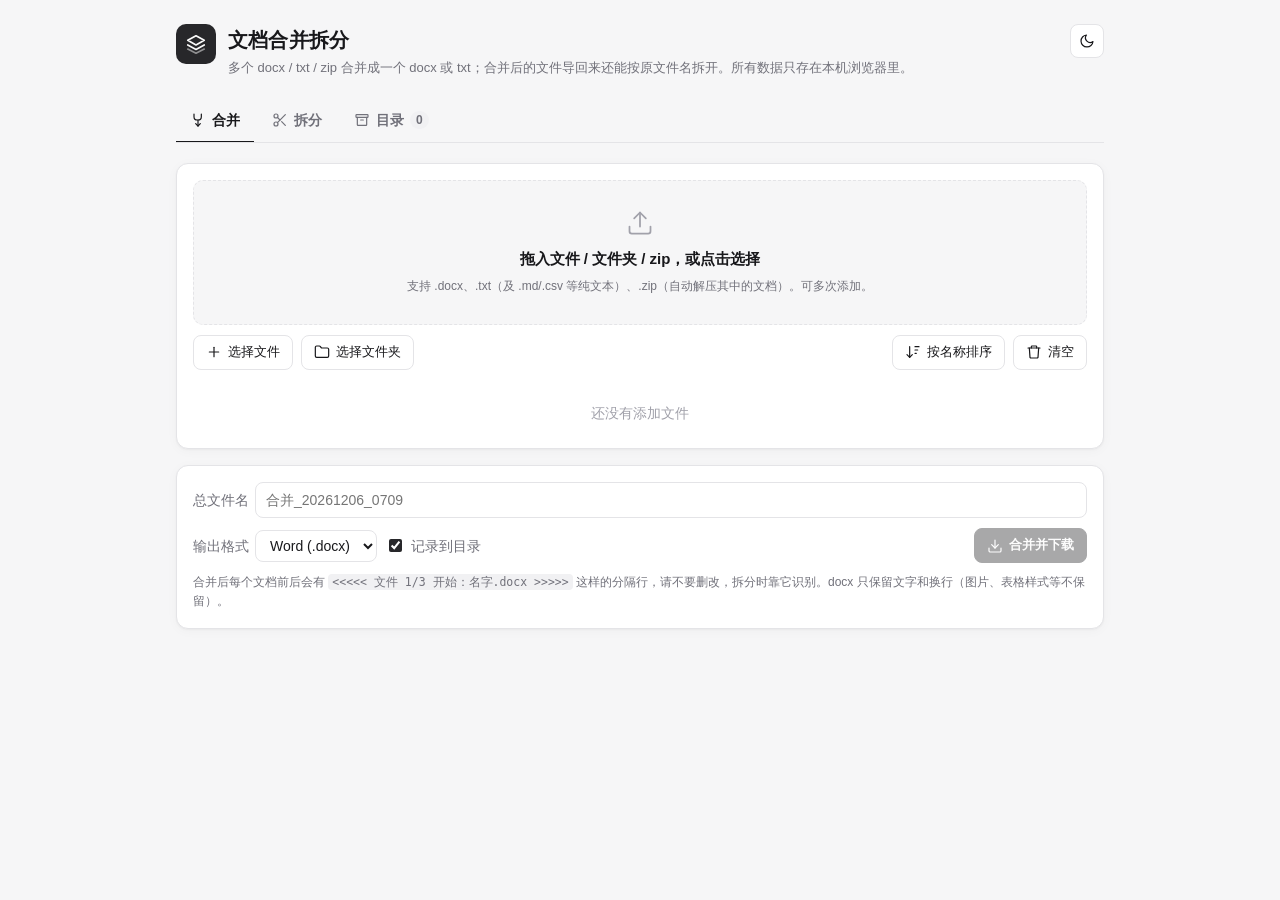
==== commit f56de678: "Switch to SVG icons and white/gray theme with dark mode toggle Replace all emoji with inline line-st" ====
--- a/index.html
+++ b/index.html
@@ -6,162 +6,187 @@
 <title>文档合并拆分</title>
 <style>
 :root {
-  --bg: #f5f6f8;
+  --bg: #f6f6f7;
   --panel: #ffffff;
-  --text: #1f2328;
-  --muted: #6b7280;
-  --border: #e3e5e8;
-  --accent: #2563eb;
-  --accent-soft: #e8efff;
-  --danger: #dc2626;
-  --ok: #16a34a;
-  --warn: #b45309;
-  --shadow: 0 1px 2px rgba(0,0,0,.05), 0 4px 16px rgba(0,0,0,.04);
+  --text: #18181b;
+  --muted: #71717a;
+  --faint: #a1a1aa;
+  --border: #e4e4e7;
+  --hover: #f4f4f5;
+  --chip: #f1f1f3;
+  --chip-strong: #3f3f46;
+  --chip-strong-text: #fafafa;
+  --primary: #27272a;
+  --primary-text: #fafafa;
+  --danger: #b42318;
+  --shadow: 0 1px 2px rgba(0,0,0,.04), 0 2px 12px rgba(0,0,0,.03);
+  --pre-bg: #fafafa;
+  color-scheme: light;
 }
 @media (prefers-color-scheme: dark) {
   :root:not([data-theme="light"]) {
-    --bg: #111317; --panel: #1a1d23; --text: #e6e8eb; --muted: #9aa1ab;
-    --border: #2c3038; --accent: #5b8cff; --accent-soft: #1e2a45;
-    --danger: #f05252; --ok: #34c06b; --warn: #e0a040;
-    --shadow: 0 1px 2px rgba(0,0,0,.3);
+    --bg: #0e0e10; --panel: #18181b; --text: #e4e4e7; --muted: #a1a1aa; --faint: #71717a;
+    --border: #2c2c31; --hover: #222226; --chip: #26262a; --chip-strong: #d4d4d8; --chip-strong-text: #18181b;
+    --primary: #e4e4e7; --primary-text: #18181b; --danger: #f97066;
+    --shadow: 0 1px 2px rgba(0,0,0,.4); --pre-bg: #131316;
+    color-scheme: dark;
   }
 }
 :root[data-theme="dark"] {
-  --bg: #111317; --panel: #1a1d23; --text: #e6e8eb; --muted: #9aa1ab;
-  --border: #2c3038; --accent: #5b8cff; --accent-soft: #1e2a45;
-  --danger: #f05252; --ok: #34c06b; --warn: #e0a040;
-  --shadow: 0 1px 2px rgba(0,0,0,.3);
+  --bg: #0e0e10; --panel: #18181b; --text: #e4e4e7; --muted: #a1a1aa; --faint: #71717a;
+  --border: #2c2c31; --hover: #222226; --chip: #26262a; --chip-strong: #d4d4d8; --chip-strong-text: #18181b;
+  --primary: #e4e4e7; --primary-text: #18181b; --danger: #f97066;
+  --shadow: 0 1px 2px rgba(0,0,0,.4); --pre-bg: #131316;
+  color-scheme: dark;
 }
 * { box-sizing: border-box; }
 body {
   margin: 0; background: var(--bg); color: var(--text);
   font: 14px/1.6 -apple-system, BlinkMacSystemFont, "Segoe UI", "PingFang SC", "Microsoft YaHei", sans-serif;
-}
+  transition: background .2s, color .2s;
+}
+svg.i { width: 16px; height: 16px; flex: none; fill: none; stroke: currentColor; stroke-width: 1.8; stroke-linecap: round; stroke-linejoin: round; vertical-align: -3px; }
+svg.i.lg { width: 28px; height: 28px; stroke-width: 1.5; }
 .wrap { max-width: 960px; margin: 0 auto; padding: 24px 16px 64px; }
-header h1 { margin: 0 0 4px; font-size: 22px; }
-header p { margin: 0 0 20px; color: var(--muted); }
+header { display: flex; align-items: flex-start; gap: 12px; margin-bottom: 20px; }
+header .logo { width: 40px; height: 40px; border-radius: 10px; background: var(--primary); color: var(--primary-text); display: flex; align-items: center; justify-content: center; flex: none; }
+header .logo svg.i { width: 22px; height: 22px; }
+header .htext { flex: 1; min-width: 0; }
+header h1 { margin: 0 0 2px; font-size: 20px; letter-spacing: .2px; }
+header p { margin: 0; color: var(--muted); font-size: 13px; }
 .tabs { display: flex; gap: 4px; border-bottom: 1px solid var(--border); margin-bottom: 20px; overflow-x: auto; }
 .tab {
+  display: inline-flex; align-items: center; gap: 6px;
   border: 0; background: none; color: var(--muted); font: inherit; font-weight: 600;
-  padding: 10px 16px; cursor: pointer; border-bottom: 2px solid transparent; white-space: nowrap;
-}
-.tab.active { color: var(--accent); border-bottom-color: var(--accent); }
-.badge-count { display: inline-block; min-width: 18px; padding: 0 6px; margin-left: 4px; border-radius: 9px; background: var(--accent-soft); color: var(--accent); font-size: 12px; line-height: 18px; text-align: center; }
-.panel { background: var(--panel); border: 1px solid var(--border); border-radius: 10px; padding: 16px; box-shadow: var(--shadow); margin-bottom: 16px; }
+  padding: 10px 14px; cursor: pointer; border-bottom: 2px solid transparent; white-space: nowrap; margin-bottom: -1px;
+}
+.tab:hover { color: var(--text); }
+.tab.active { color: var(--text); border-bottom-color: var(--text); }
+.badge-count { display: inline-block; min-width: 18px; padding: 0 6px; border-radius: 9px; background: var(--chip); color: var(--muted); font-size: 12px; line-height: 18px; text-align: center; }
+.panel { background: var(--panel); border: 1px solid var(--border); border-radius: 12px; padding: 16px; box-shadow: var(--shadow); margin-bottom: 16px; }
 .hidden { display: none !important; }
 .drop {
-  border: 2px dashed var(--border); border-radius: 10px; padding: 28px 16px; text-align: center;
-  color: var(--muted); transition: .15s; cursor: pointer;
-}
-.drop.over { border-color: var(--accent); background: var(--accent-soft); color: var(--accent); }
-.drop strong { color: var(--text); font-size: 15px; }
+  border: 1.5px dashed var(--border); border-radius: 10px; padding: 28px 16px; text-align: center;
+  color: var(--muted); transition: .15s; cursor: pointer; background: var(--bg);
+}
+.drop:hover { border-color: var(--faint); }
+.drop.over { border-color: var(--text); background: var(--hover); color: var(--text); }
+.drop .i.lg { color: var(--faint); margin-bottom: 6px; }
+.drop strong { display: block; color: var(--text); font-size: 15px; font-weight: 600; }
 .drop .hint { font-size: 12px; margin-top: 6px; }
 .row { display: flex; flex-wrap: wrap; gap: 8px; align-items: center; }
 .row + .row { margin-top: 10px; }
 .spacer { flex: 1; }
 button.btn {
-  font: inherit; font-size: 13px; padding: 6px 12px; border-radius: 7px; cursor: pointer;
+  display: inline-flex; align-items: center; gap: 6px;
+  font: inherit; font-size: 13px; padding: 6px 12px; border-radius: 8px; cursor: pointer;
   border: 1px solid var(--border); background: var(--panel); color: var(--text); white-space: nowrap;
-}
-button.btn:hover { border-color: var(--accent); color: var(--accent); }
-button.btn.primary { background: var(--accent); border-color: var(--accent); color: #fff; }
-button.btn.primary:hover { filter: brightness(1.08); color: #fff; }
+  transition: background .12s, border-color .12s;
+}
+button.btn:hover { background: var(--hover); border-color: var(--faint); }
+button.btn.primary { background: var(--primary); border-color: var(--primary); color: var(--primary-text); font-weight: 600; }
+button.btn.primary:hover { opacity: .88; background: var(--primary); }
 button.btn.danger:hover { border-color: var(--danger); color: var(--danger); }
-button.btn.sm { padding: 2px 8px; font-size: 12px; }
-button.btn:disabled { opacity: .5; cursor: not-allowed; }
+button.btn.sm { padding: 3px 8px; font-size: 12px; gap: 4px; }
+button.btn.sm svg.i { width: 14px; height: 14px; vertical-align: -2px; }
+button.btn.icon { padding: 4px 6px; }
+button.btn.icon.lgx { padding: 8px; }
+button.btn:disabled { opacity: .4; cursor: not-allowed; }
+button.btn:disabled:hover { background: var(--panel); border-color: var(--border); }
 input[type=text], input[type=search], select {
-  font: inherit; padding: 6px 10px; border: 1px solid var(--border); border-radius: 7px;
+  font: inherit; padding: 6px 10px; border: 1px solid var(--border); border-radius: 8px;
   background: var(--panel); color: var(--text); min-width: 0;
 }
-input[type=text]:focus, input[type=search]:focus, select:focus { outline: 2px solid var(--accent-soft); border-color: var(--accent); }
+input[type=text]:focus, input[type=search]:focus, select:focus { outline: 2px solid var(--chip); border-color: var(--faint); }
+input[type=checkbox] { accent-color: var(--primary); }
 label.field { display: flex; align-items: center; gap: 6px; color: var(--muted); }
 label.field input[type=text] { flex: 1; min-width: 160px; }
 .grow { flex: 1; min-width: 200px; }
+.search { position: relative; display: flex; align-items: center; }
+.search svg.i { position: absolute; left: 10px; color: var(--faint); pointer-events: none; }
+.search input { width: 100%; padding-left: 32px; }
 .filelist { list-style: none; margin: 12px 0 0; padding: 0; }
 .filelist li {
-  display: flex; align-items: center; gap: 8px; padding: 7px 8px; border-bottom: 1px solid var(--border);
-}
+  display: flex; align-items: center; gap: 8px; padding: 7px 8px; border-bottom: 1px solid var(--border); border-radius: 6px;
+}
+.filelist li:hover { background: var(--hover); }
 .filelist li:last-child { border-bottom: 0; }
-.filelist .idx { color: var(--muted); width: 26px; text-align: right; font-variant-numeric: tabular-nums; flex: none; }
+.filelist .idx { color: var(--faint); width: 26px; text-align: right; font-variant-numeric: tabular-nums; flex: none; font-size: 12px; }
 .filelist .name { flex: 1; min-width: 0; overflow: hidden; text-overflow: ellipsis; white-space: nowrap; }
 .filelist .meta { color: var(--muted); font-size: 12px; flex: none; }
 .filelist .ops { display: flex; gap: 4px; flex: none; }
-.type { display: inline-block; font-size: 11px; font-weight: 700; padding: 0 6px; border-radius: 4px; line-height: 18px; flex: none; }
-.type.docx { background: #dbeafe; color: #1d4ed8; }
-.type.txt { background: #dcfce7; color: #15803d; }
-.type.err { background: #fee2e2; color: #b91c1c; }
-:root[data-theme="dark"] .type.docx { background: #1e3a8a; color: #bfdbfe; }
-:root[data-theme="dark"] .type.txt { background: #14532d; color: #bbf7d0; }
-:root[data-theme="dark"] .type.err { background: #7f1d1d; color: #fecaca; }
-@media (prefers-color-scheme: dark) {
-  :root:not([data-theme="light"]) .type.docx { background: #1e3a8a; color: #bfdbfe; }
-  :root:not([data-theme="light"]) .type.txt { background: #14532d; color: #bbf7d0; }
-  :root:not([data-theme="light"]) .type.err { background: #7f1d1d; color: #fecaca; }
-}
-.empty { color: var(--muted); text-align: center; padding: 20px 0 8px; }
+.type { display: inline-block; font-size: 10.5px; font-weight: 700; letter-spacing: .4px; padding: 0 6px; border-radius: 4px; line-height: 18px; flex: none; min-width: 40px; text-align: center; }
+.type.docx { background: var(--chip-strong); color: var(--chip-strong-text); }
+.type.txt { background: var(--chip); color: var(--muted); border: 1px solid var(--border); line-height: 16px; }
+.type.err { background: transparent; color: var(--danger); border: 1px solid currentColor; line-height: 16px; }
+.empty { color: var(--faint); text-align: center; padding: 20px 0 8px; }
 .muted { color: var(--muted); }
 .small { font-size: 12px; }
 .err-text { color: var(--danger); }
-.rec { border: 1px solid var(--border); border-radius: 10px; margin-bottom: 10px; background: var(--panel); }
-.rec-head { display: flex; align-items: center; gap: 10px; padding: 12px 14px; cursor: pointer; user-select: none; }
-.rec-head .caret { transition: transform .15s; color: var(--muted); flex: none; }
+.rec { border: 1px solid var(--border); border-radius: 12px; margin-bottom: 10px; background: var(--panel); box-shadow: var(--shadow); }
+.rec-head { display: flex; align-items: center; gap: 10px; padding: 12px 14px; cursor: pointer; user-select: none; border-radius: 12px; }
+.rec-head:hover { background: var(--hover); }
+.rec-head .caret { transition: transform .15s; color: var(--faint); }
 .rec.open .rec-head .caret { transform: rotate(90deg); }
+.rec-head .ficon { color: var(--muted); }
 .rec-title { font-weight: 600; flex: 1; min-width: 0; overflow: hidden; text-overflow: ellipsis; white-space: nowrap; }
-.kind { font-size: 11px; font-weight: 700; padding: 1px 7px; border-radius: 10px; flex: none; }
-.kind.merge { background: var(--accent-soft); color: var(--accent); }
-.kind.split { background: #fef3c7; color: #92400e; }
-:root[data-theme="dark"] .kind.split { background: #45340f; color: #fcd34d; }
-@media (prefers-color-scheme: dark) { :root:not([data-theme="light"]) .kind.split { background: #45340f; color: #fcd34d; } }
+.kind { font-size: 11px; font-weight: 600; padding: 0 8px; border-radius: 10px; flex: none; line-height: 20px; }
+.kind.merge { background: var(--chip-strong); color: var(--chip-strong-text); }
+.kind.split { background: transparent; color: var(--muted); border: 1px solid var(--border); line-height: 18px; }
 .rec-body { display: none; padding: 0 14px 12px; border-top: 1px solid var(--border); }
 .rec.open .rec-body { display: block; }
+.rec.open .rec-head { border-radius: 12px 12px 0 0; }
 .rec-actions { padding-top: 10px; }
 .modal-bg { position: fixed; inset: 0; background: rgba(0,0,0,.45); display: flex; align-items: center; justify-content: center; padding: 16px; z-index: 50; }
-.modal { background: var(--panel); border-radius: 12px; width: 100%; max-width: 820px; max-height: 88vh; display: flex; flex-direction: column; box-shadow: 0 10px 40px rgba(0,0,0,.3); }
+.modal { background: var(--panel); border: 1px solid var(--border); border-radius: 12px; width: 100%; max-width: 820px; max-height: 88vh; display: flex; flex-direction: column; box-shadow: 0 10px 40px rgba(0,0,0,.25); }
 .modal-head { display: flex; align-items: center; gap: 8px; padding: 12px 16px; border-bottom: 1px solid var(--border); }
 .modal-head h3 { margin: 0; font-size: 15px; flex: 1; min-width: 0; overflow: hidden; text-overflow: ellipsis; white-space: nowrap; }
-.modal pre { margin: 0; padding: 16px; overflow: auto; white-space: pre-wrap; word-break: break-word; font: 13px/1.7 ui-monospace, "SF Mono", Menlo, Consolas, "Microsoft YaHei", monospace; }
+.modal pre { margin: 0; padding: 16px; overflow: auto; background: var(--pre-bg); border-radius: 0 0 12px 12px; white-space: pre-wrap; word-break: break-word; font: 13px/1.7 ui-monospace, "SF Mono", Menlo, Consolas, "Microsoft YaHei", monospace; }
 #toasts { position: fixed; right: 16px; bottom: 16px; display: flex; flex-direction: column; gap: 8px; z-index: 60; max-width: calc(100% - 32px); }
-.toast { background: var(--text); color: var(--bg); padding: 10px 14px; border-radius: 8px; box-shadow: var(--shadow); font-size: 13px; animation: fade .2s; }
+.toast { background: var(--primary); color: var(--primary-text); padding: 10px 14px; border-radius: 8px; box-shadow: 0 4px 16px rgba(0,0,0,.15); font-size: 13px; animation: fade .2s; }
 .toast.err { background: var(--danger); color: #fff; }
 @keyframes fade { from { opacity: 0; transform: translateY(6px); } }
 .note { font-size: 12px; color: var(--muted); margin-top: 10px; }
-.theme-toggle { position: absolute; top: 20px; right: 16px; }
-header { position: relative; }
+.note code { background: var(--chip); padding: 1px 4px; border-radius: 4px; font-size: 11.5px; }
 @media (max-width: 600px) {
   .filelist .meta { display: none; }
-  .theme-toggle { top: 0; }
+  header p { display: none; }
 }
 </style>
 </head>
 <body>
 <div class="wrap">
   <header>
-    <h1>📚 文档合并拆分</h1>
-    <p>多个 docx / txt / zip → 合并成一个 docx 或 txt；合并后的文件导回来还能按原文件名拆开。所有数据只存在本机浏览器里。</p>
-    <button class="btn sm theme-toggle" id="themeBtn" title="切换深浅色">🌓</button>
+    <div class="logo"><i data-i="layers"></i></div>
+    <div class="htext">
+      <h1>文档合并拆分</h1>
+      <p>多个 docx / txt / zip 合并成一个 docx 或 txt；合并后的文件导回来还能按原文件名拆开。所有数据只存在本机浏览器里。</p>
+    </div>
+    <button class="btn icon lgx" id="themeBtn" title="切换深夜模式" aria-label="切换深夜模式"></button>
   </header>
 
   <nav class="tabs">
-    <button class="tab active" data-tab="merge">📦 合并</button>
-    <button class="tab" data-tab="split">✂️ 拆分</button>
-    <button class="tab" data-tab="catalog">🗂️ 目录 <span class="badge-count" id="catCount">0</span></button>
+    <button class="tab active" data-tab="merge"><i data-i="merge"></i>合并</button>
+    <button class="tab" data-tab="split"><i data-i="scissors"></i>拆分</button>
+    <button class="tab" data-tab="catalog"><i data-i="archive"></i>目录<span class="badge-count" id="catCount">0</span></button>
   </nav>
 
   <!-- 合并 -->
   <section id="tab-merge">
     <div class="panel">
       <div class="drop" id="mergeDrop">
+        <i data-i="upload" data-c="lg"></i>
         <strong>拖入文件 / 文件夹 / zip，或点击选择</strong>
         <div class="hint">支持 .docx、.txt（及 .md/.csv 等纯文本）、.zip（自动解压其中的文档）。可多次添加。</div>
       </div>
       <input type="file" id="mergeInput" multiple class="hidden">
       <input type="file" id="mergeDirInput" webkitdirectory multiple class="hidden">
       <div class="row" style="margin-top:10px">
-        <button class="btn" id="pickFiles">➕ 选择文件</button>
-        <button class="btn" id="pickDir">📁 选择文件夹</button>
+        <button class="btn" id="pickFiles"><i data-i="plus"></i>选择文件</button>
+        <button class="btn" id="pickDir"><i data-i="folder"></i>选择文件夹</button>
         <span class="spacer"></span>
-        <button class="btn" id="sortName" title="按文件名排序">按名称排序</button>
-        <button class="btn danger" id="clearList">清空</button>
+        <button class="btn" id="sortName" title="按文件名排序"><i data-i="sort"></i>按名称排序</button>
+        <button class="btn danger" id="clearList"><i data-i="trash"></i>清空</button>
       </div>
       <ul class="filelist" id="mergeList"></ul>
       <div class="empty" id="mergeEmpty">还没有添加文件</div>
@@ -180,7 +205,7 @@
         </label>
         <label class="field"><input type="checkbox" id="mergeSave" checked> 记录到目录</label>
         <span class="spacer"></span>
-        <button class="btn primary" id="doMerge" disabled>合并并下载</button>
+        <button class="btn primary" id="doMerge" disabled><i data-i="download"></i>合并并下载</button>
       </div>
       <div class="note">合并后每个文档前后会有 <code>&lt;&lt;&lt;&lt;&lt; 文件 1/3 开始：名字.docx &gt;&gt;&gt;&gt;&gt;</code> 这样的分隔行，请不要删改，拆分时靠它识别。docx 只保留文字和换行（图片、表格样式等不保留）。</div>
     </div>
@@ -190,6 +215,7 @@
   <section id="tab-split" class="hidden">
     <div class="panel">
       <div class="drop" id="splitDrop">
+        <i data-i="upload" data-c="lg"></i>
         <strong>拖入用本工具合并出来的 .docx / .txt，或点击选择</strong>
         <div class="hint">会按分隔行还原成一个个单独的文件，并保留原文件名。</div>
       </div>
@@ -205,7 +231,7 @@
   <section id="tab-catalog" class="hidden">
     <div class="panel">
       <div class="row">
-        <input type="search" id="catSearch" class="grow" placeholder="搜索总文件名或里面的文件名…">
+        <div class="search grow"><i data-i="search"></i><input type="search" id="catSearch" placeholder="搜索总文件名或里面的文件名…"></div>
         <select id="catFilter">
           <option value="all">全部</option>
           <option value="merge">合并记录</option>
@@ -215,9 +241,9 @@
       <div class="row">
         <span class="muted small" id="storageInfo"></span>
         <span class="spacer"></span>
-        <button class="btn sm" id="exportCat">导出目录备份</button>
-        <button class="btn sm" id="importCat">导入备份</button>
-        <button class="btn sm danger" id="clearCat">清空目录</button>
+        <button class="btn sm" id="exportCat"><i data-i="download"></i>导出目录备份</button>
+        <button class="btn sm" id="importCat"><i data-i="upload"></i>导入备份</button>
+        <button class="btn sm danger" id="clearCat"><i data-i="trash"></i>清空目录</button>
         <input type="file" id="importCatInput" accept=".json,application/json" class="hidden">
       </div>
     </div>
@@ -269,6 +295,41 @@
 const safeName = s => (s || '').replace(/[\\/:*?"<>|\x00-\x1F]/g, '_').trim() || '未命名';
 const TEXT_EXTS = new Set(['txt', 'md', 'markdown', 'csv', 'tsv', 'log', 'json', 'xml', 'html', 'htm', 'srt', 'ini', 'yaml', 'yml']);
 const typeOf = name => { const e = extOf(name); return e === 'docx' ? 'docx' : 'txt'; };
+
+// ---------- 图标（内联 SVG，线条风格） ----------
+const ICONS = {
+  layers: '<path d="M12 3 3 8l9 5 9-5-9-5Z"/><path d="m3 13 9 5 9-5"/><path d="m3 17.5 9 4.5 9-4.5" opacity=".5"/>',
+  merge: '<path d="M6 3v4a5 5 0 0 0 5 5h1a5 5 0 0 0 5-5V3"/><path d="M12 12v9"/><path d="m8.5 17.5 3.5 3.5 3.5-3.5"/>',
+  scissors: '<circle cx="6" cy="6" r="3"/><circle cx="6" cy="18" r="3"/><path d="M20 4 8.12 15.88"/><path d="M14.47 14.48 20 20"/><path d="M8.12 8.12 12 12"/>',
+  archive: '<rect x="3" y="4" width="18" height="4" rx="1"/><path d="M5 8v11a1 1 0 0 0 1 1h12a1 1 0 0 0 1-1V8"/><path d="M10 12h4"/>',
+  upload: '<path d="M12 15V3"/><path d="m7 8 5-5 5 5"/><path d="M21 15v4a2 2 0 0 1-2 2H5a2 2 0 0 1-2-2v-4"/>',
+  download: '<path d="M12 3v12"/><path d="m7 10 5 5 5-5"/><path d="M21 15v4a2 2 0 0 1-2 2H5a2 2 0 0 1-2-2v-4"/>',
+  plus: '<path d="M12 5v14"/><path d="M5 12h14"/>',
+  folder: '<path d="M4 20h16a2 2 0 0 0 2-2V8a2 2 0 0 0-2-2h-7.9a2 2 0 0 1-1.69-.9l-.81-1.2A2 2 0 0 0 7.93 3H4a2 2 0 0 0-2 2v13a2 2 0 0 0 2 2Z"/>',
+  sort: '<path d="m3 16 4 4 4-4"/><path d="M7 20V4"/><path d="M15 4h6"/><path d="M15 9h4"/><path d="M15 14h2"/>',
+  trash: '<path d="M3 6h18"/><path d="M8 6V4a1 1 0 0 1 1-1h6a1 1 0 0 1 1 1v2"/><path d="M19 6l-1 14a2 2 0 0 1-2 1H8a2 2 0 0 1-2-1L5 6"/>',
+  search: '<circle cx="11" cy="11" r="7"/><path d="m20 20-3.5-3.5"/>',
+  sun: '<circle cx="12" cy="12" r="4"/><path d="M12 2v2M12 20v2M4.93 4.93l1.41 1.41M17.66 17.66l1.41 1.41M2 12h2M20 12h2M6.34 17.66l-1.41 1.41M19.07 4.93l-1.41 1.41"/>',
+  moon: '<path d="M21 12.8A9 9 0 1 1 11.2 3a7 7 0 0 0 9.8 9.8Z"/>',
+  chevron: '<path d="m9 6 6 6-6 6"/>',
+  up: '<path d="m18 15-6-6-6 6"/>',
+  down: '<path d="m6 9 6 6 6-6"/>',
+  x: '<path d="M18 6 6 18"/><path d="m6 6 12 12"/>',
+  eye: '<path d="M2 12s3.6-7 10-7 10 7 10 7-3.6 7-10 7S2 12 2 12Z"/><circle cx="12" cy="12" r="3"/>',
+  zip: '<path d="M14 2H6a2 2 0 0 0-2 2v16a2 2 0 0 0 2 2h12a2 2 0 0 0 2-2V8Z"/><path d="M14 2v6h6"/><path d="M10 6h1M10 9h1M10 12h1M10 15v3h1v-3Z"/>',
+  file: '<path d="M14 2H6a2 2 0 0 0-2 2v16a2 2 0 0 0 2 2h12a2 2 0 0 0 2-2V8Z"/><path d="M14 2v6h6"/><path d="M8 13h8M8 17h5"/>',
+  files: '<path d="M15 2H8a2 2 0 0 0-2 2v12a2 2 0 0 0 2 2h10a2 2 0 0 0 2-2V7Z"/><path d="M15 2v5h5"/><path d="M4 7v13a2 2 0 0 0 2 2h10"/>',
+  edit: '<path d="M12 20h9"/><path d="M16.5 3.5a2.12 2.12 0 0 1 3 3L7 19l-4 1 1-4Z"/>',
+  copy: '<rect x="9" y="9" width="12" height="12" rx="2"/><path d="M5 15H4a2 2 0 0 1-2-2V4a2 2 0 0 1 2-2h9a2 2 0 0 1 2 2v1"/>',
+  save: '<path d="M19 21H5a2 2 0 0 1-2-2V5a2 2 0 0 1 2-2h11l5 5v11a2 2 0 0 1-2 2Z"/><path d="M17 21v-8H7v8M7 3v5h8"/>',
+  inbox: '<path d="M22 12h-6l-2 3h-4l-2-3H2"/><path d="M5.45 5.11 2 12v6a2 2 0 0 0 2 2h16a2 2 0 0 0 2-2v-6l-3.45-6.89A2 2 0 0 0 16.76 4H7.24a2 2 0 0 0-1.79 1.11Z"/>',
+};
+function icon(name, cls = '') {
+  const t = document.createElement('template');
+  t.innerHTML = `<svg class="i ${cls}" viewBox="0 0 24 24" aria-hidden="true">${ICONS[name] || ''}</svg>`;
+  return t.content.firstChild;
+}
+const ibtn = (cls, name, label, attrs = {}) => h('button', { class: 'btn ' + cls, ...attrs }, icon(name), label);
 
 function toast(msg, isErr) {
   const el = h('div', { class: 'toast' + (isErr ? ' err' : '') }, msg);
@@ -552,8 +613,8 @@
       h('div', { class: 'modal-head' },
         h('h3', { title: f.name }, f.name),
         h('span', { class: 'muted small' }, fmtChars(f.text.length)),
-        h('button', { class: 'btn sm', onclick: async () => { try { await navigator.clipboard.writeText(f.text); toast('已复制'); } catch { toast('复制失败', true); } } }, '复制'),
-        h('button', { class: 'btn sm', onclick: close }, '关闭')),
+        ibtn('sm', 'copy', '复制', { onclick: async () => { try { await navigator.clipboard.writeText(f.text); toast('已复制'); } catch { toast('复制失败', true); } } }),
+        h('button', { class: 'btn sm icon', title: '关闭', 'aria-label': '关闭', onclick: close }, icon('x'))),
       h('pre', {}, text || '（空）')));
   document.addEventListener('keydown', onKey);
   document.body.append(bg);
@@ -565,7 +626,8 @@
   const card = h('div', { class: 'rec' + (open ? ' open' : '') });
   const titleEl = h('span', { class: 'rec-title', title: rec.title }, rec.title);
   const head = h('div', { class: 'rec-head', onclick: e => { if (!e.target.closest('button')) card.classList.toggle('open'); } },
-    h('span', { class: 'caret' }, '▶'),
+    h('span', { class: 'caret' }, icon('chevron')),
+    h('span', { class: 'ficon' }, icon(rec.kind === 'merge' ? 'files' : 'inbox')),
     h('span', { class: 'kind ' + rec.kind }, rec.kind === 'merge' ? '合并' : '导入拆分'),
     titleEl,
     h('span', { class: 'muted small' }, `${rec.files.length} 个文件 · ${fmtTime(rec.createdAt)}`));
@@ -573,14 +635,14 @@
   const run = fn => async () => { try { await fn(); } catch (e) { console.error(e); toast(e.message || '操作失败', true); } };
   const saveBtn = h('button', { class: 'btn sm primary', onclick: run(async () => {
     await DB.put(rec); saveBtn.remove(); toast('已记录到目录'); refreshCatalog();
-  }) }, '记录到目录');
+  }) }, icon('save'), '记录到目录');
 
   const actions = h('div', { class: 'row rec-actions' },
     saved ? null : saveBtn,
-    h('button', { class: 'btn sm', onclick: run(() => downloadZip(rec.title, rec.files, mode)) }, '📦 全部打包 zip'),
-    h('button', { class: 'btn sm', onclick: run(async () => saveBlob(await mergedBlob(rec.title, rec.files, 'docx'), safeName(rec.title) + '.docx')) }, '合并下载 docx'),
-    h('button', { class: 'btn sm', onclick: run(async () => saveBlob(await mergedBlob(rec.title, rec.files, 'txt'), safeName(rec.title) + '.txt')) }, '合并下载 txt'),
-    h('button', { class: 'btn sm', onclick: () => { addToMerge(rec.files.map(f => ({ ...f, type: typeOf(f.name) })), rec.title); switchTab('merge'); toast('已载入合并区，可增删后重新合并'); } }, '载入合并区'),
+    ibtn('sm', 'zip', '全部打包 zip', { onclick: run(() => downloadZip(rec.title, rec.files, mode)) }),
+    ibtn('sm', 'download', '合并下载 docx', { onclick: run(async () => saveBlob(await mergedBlob(rec.title, rec.files, 'docx'), safeName(rec.title) + '.docx')) }),
+    ibtn('sm', 'download', '合并下载 txt', { onclick: run(async () => saveBlob(await mergedBlob(rec.title, rec.files, 'txt'), safeName(rec.title) + '.txt')) }),
+    ibtn('sm', 'merge', '载入合并区', { onclick: () => { addToMerge(rec.files.map(f => ({ ...f, type: typeOf(f.name) })), rec.title); switchTab('merge'); toast('已载入合并区，可增删后重新合并'); } }),
     h('span', { class: 'spacer' }),
     h('label', { class: 'field small' }, '单个下载格式',
       h('select', { onchange: e => { mode = e.target.value; } },
@@ -590,11 +652,11 @@
       if (!t || !t.trim()) return;
       rec.title = t.trim(); titleEl.textContent = rec.title; titleEl.title = rec.title;
       if (saved || !saveBtn.isConnected) { await DB.put(rec); onChange && onChange(); }
-    }) }, '重命名'),
+    }) }, icon('edit'), '重命名'),
     saved ? h('button', { class: 'btn sm danger', onclick: run(async () => {
       if (!confirm(`从目录删除「${rec.title}」？`)) return;
       await DB.del(rec.id); card.remove(); toast('已删除'); onChange && onChange();
-    }) }, '删除') : null);
+    }) }, icon('trash'), '删除') : null);
 
   const list = h('ul', { class: 'filelist' }, rec.files.map((f, i) =>
     h('li', {},
@@ -603,8 +665,8 @@
       h('span', { class: 'name', title: f.name }, f.name),
       h('span', { class: 'meta' }, fmtChars(f.text.length)),
       h('span', { class: 'ops' },
-        h('button', { class: 'btn sm', onclick: () => preview(f) }, '预览'),
-        h('button', { class: 'btn sm', onclick: run(() => downloadFile(f, mode)) }, '下载')))));
+        ibtn('sm', 'eye', '预览', { onclick: () => preview(f) }),
+        ibtn('sm', 'download', '下载', { onclick: run(() => downloadFile(f, mode)) })))));
 
   card.append(head, h('div', { class: 'rec-body' }, actions, list));
   return card;
@@ -629,10 +691,10 @@
       h('span', { class: 'name', title: it.name }, it.name, it.error ? h('span', { class: 'err-text small' }, '  ' + it.error) : null),
       h('span', { class: 'meta' }, it.error ? fmtBytes(it.size || 0) : fmtChars(it.text.length)),
       h('span', { class: 'ops' },
-        it.error ? null : h('button', { class: 'btn sm', onclick: () => preview(it) }, '预览'),
-        h('button', { class: 'btn sm', title: '上移', disabled: i === 0, onclick: () => move(i, -1) }, '↑'),
-        h('button', { class: 'btn sm', title: '下移', disabled: i === mergeItems.length - 1, onclick: () => move(i, 1) }, '↓'),
-        h('button', { class: 'btn sm danger', title: '移除', onclick: () => { mergeItems.splice(i, 1); renderMerge(); } }, '✕')))));
+        it.error ? null : ibtn('sm', 'eye', '预览', { onclick: () => preview(it) }),
+        h('button', { class: 'btn sm icon', title: '上移', 'aria-label': '上移', disabled: i === 0, onclick: () => move(i, -1) }, icon('up')),
+        h('button', { class: 'btn sm icon', title: '下移', 'aria-label': '下移', disabled: i === mergeItems.length - 1, onclick: () => move(i, 1) }, icon('down')),
+        h('button', { class: 'btn sm icon danger', title: '移除', 'aria-label': '移除', onclick: () => { mergeItems.splice(i, 1); renderMerge(); } }, icon('x'))))));
   $('#mergeEmpty').classList.toggle('hidden', mergeItems.length > 0);
   $('#doMerge').disabled = !mergeItems.some(it => !it.error);
 }
@@ -784,22 +846,32 @@
 }
 
 function setupTheme() {
-  const apply = t => { if (t) document.documentElement.dataset.theme = t; else delete document.documentElement.dataset.theme; };
-  try { apply(localStorage.getItem('dms-theme')); } catch {}
-  $('#themeBtn').addEventListener('click', () => {
-    const dark = document.documentElement.dataset.theme
-      ? document.documentElement.dataset.theme === 'dark'
-      : matchMedia('(prefers-color-scheme: dark)').matches;
-    const t = dark ? 'light' : 'dark';
-    apply(t);
+  const root = document.documentElement;
+  const mq = matchMedia('(prefers-color-scheme: dark)');
+  const isDark = () => root.dataset.theme ? root.dataset.theme === 'dark' : mq.matches;
+  const btn = $('#themeBtn');
+  const paint = () => {
+    const dark = isDark();
+    btn.replaceChildren(icon(dark ? 'sun' : 'moon'));
+    btn.title = dark ? '切换到浅色模式' : '切换到深夜模式';
+    btn.setAttribute('aria-label', btn.title);
+  };
+  try { const t = localStorage.getItem('dms-theme'); if (t) root.dataset.theme = t; } catch {}
+  btn.addEventListener('click', () => {
+    const t = isDark() ? 'light' : 'dark';
+    root.dataset.theme = t;
     try { localStorage.setItem('dms-theme', t); } catch {}
+    paint();
   });
+  mq.addEventListener('change', paint);
+  paint();
 }
 
 window.addEventListener('dragover', e => e.preventDefault());
 window.addEventListener('drop', e => e.preventDefault());
 
 (async function main() {
+  document.querySelectorAll('i[data-i]').forEach(el => el.replaceWith(icon(el.dataset.i, el.dataset.c || '')));
   setupTheme();
   document.querySelectorAll('.tab').forEach(t => t.addEventListener('click', () => switchTab(t.dataset.tab)));
   setupDrop($('#mergeDrop'), $('#mergeInput'), handleMergeFiles, true);
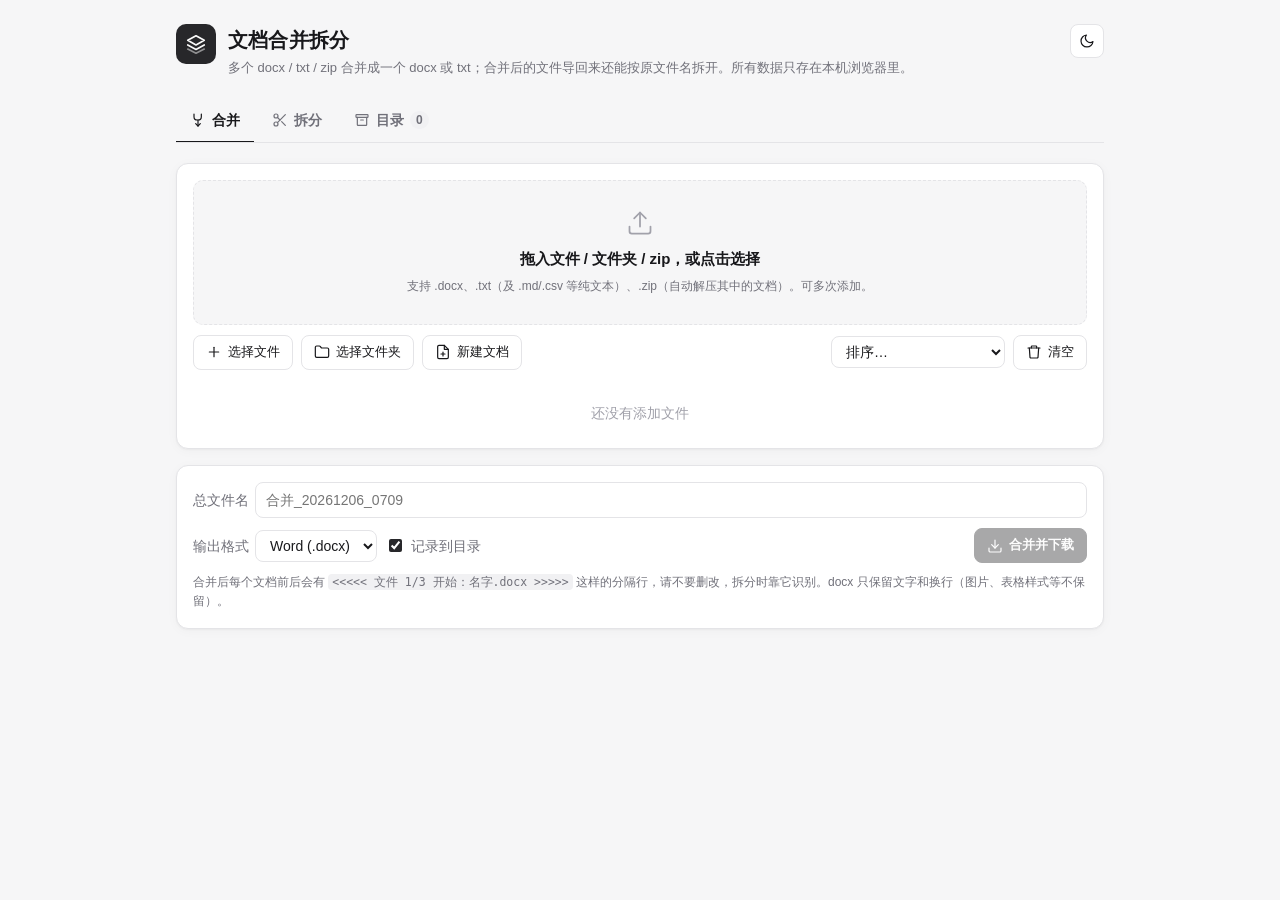
==== commit ceecbff3: "Add drag reorder, pin to top, sort menu, new doc and in-place editing Merge list rows can be dragged" ====
--- a/index.html
+++ b/index.html
@@ -141,7 +141,20 @@
 .modal { background: var(--panel); border: 1px solid var(--border); border-radius: 12px; width: 100%; max-width: 820px; max-height: 88vh; display: flex; flex-direction: column; box-shadow: 0 10px 40px rgba(0,0,0,.25); }
 .modal-head { display: flex; align-items: center; gap: 8px; padding: 12px 16px; border-bottom: 1px solid var(--border); }
 .modal-head h3 { margin: 0; font-size: 15px; flex: 1; min-width: 0; overflow: hidden; text-overflow: ellipsis; white-space: nowrap; }
-.modal pre { margin: 0; padding: 16px; overflow: auto; background: var(--pre-bg); border-radius: 0 0 12px 12px; white-space: pre-wrap; word-break: break-word; font: 13px/1.7 ui-monospace, "SF Mono", Menlo, Consolas, "Microsoft YaHei", monospace; }
+.modal.editor { height: 88vh; }
+.modal-body { flex: 1; display: flex; flex-direction: column; min-height: 0; padding: 12px 16px; gap: 10px; }
+.modal-body label.field input[type=text] { min-width: 0; }
+.modal textarea {
+  flex: 1; width: 100%; min-height: 200px; resize: none; padding: 12px; border: 1px solid var(--border); border-radius: 8px;
+  background: var(--pre-bg); color: var(--text); font: 13px/1.7 ui-monospace, "SF Mono", Menlo, Consolas, "Microsoft YaHei", monospace;
+}
+.modal textarea:focus { outline: 2px solid var(--chip); border-color: var(--faint); }
+.modal-foot { display: flex; align-items: center; gap: 8px; padding: 12px 16px; border-top: 1px solid var(--border); }
+.grip { color: var(--faint); cursor: grab; display: flex; flex: none; padding: 2px 0; }
+.grip:active { cursor: grabbing; }
+.filelist li.dragging { opacity: .35; }
+.filelist li.drop-before { box-shadow: inset 0 2px 0 var(--text); }
+.filelist li.drop-after { box-shadow: inset 0 -2px 0 var(--text); }
 #toasts { position: fixed; right: 16px; bottom: 16px; display: flex; flex-direction: column; gap: 8px; z-index: 60; max-width: calc(100% - 32px); }
 .toast { background: var(--primary); color: var(--primary-text); padding: 10px 14px; border-radius: 8px; box-shadow: 0 4px 16px rgba(0,0,0,.15); font-size: 13px; animation: fade .2s; }
 .toast.err { background: var(--danger); color: #fff; }
@@ -184,12 +197,20 @@
       <div class="row" style="margin-top:10px">
         <button class="btn" id="pickFiles"><i data-i="plus"></i>选择文件</button>
         <button class="btn" id="pickDir"><i data-i="folder"></i>选择文件夹</button>
+        <button class="btn" id="newDoc" title="直接输入一段文字作为文档，比如“须知”"><i data-i="filePlus"></i>新建文档</button>
         <span class="spacer"></span>
-        <button class="btn" id="sortName" title="按文件名排序"><i data-i="sort"></i>按名称排序</button>
+        <select id="sortMenu" title="排序">
+          <option value="">排序…</option>
+          <option value="name">名称 A→Z</option>
+          <option value="name-desc">名称 Z→A</option>
+          <option value="type">按类型（docx 在前）</option>
+          <option value="reverse">倒序</option>
+        </select>
         <button class="btn danger" id="clearList"><i data-i="trash"></i>清空</button>
       </div>
       <ul class="filelist" id="mergeList"></ul>
       <div class="empty" id="mergeEmpty">还没有添加文件</div>
+      <div class="note" id="mergeTip">拖住左侧的点点可以调整顺序，点「置顶」可以把须知之类的放到最前面；点「编辑」可以改名字和内容（只改这里，不会动你电脑上的原文件）。</div>
     </div>
 
     <div class="panel">
@@ -316,6 +337,9 @@
   down: '<path d="m6 9 6 6 6-6"/>',
   x: '<path d="M18 6 6 18"/><path d="m6 6 12 12"/>',
   eye: '<path d="M2 12s3.6-7 10-7 10 7 10 7-3.6 7-10 7S2 12 2 12Z"/><circle cx="12" cy="12" r="3"/>',
+  grip: '<circle cx="9" cy="6" r="1"/><circle cx="15" cy="6" r="1"/><circle cx="9" cy="12" r="1"/><circle cx="15" cy="12" r="1"/><circle cx="9" cy="18" r="1"/><circle cx="15" cy="18" r="1"/>',
+  top: '<path d="M5 3h14"/><path d="m7 12 5-5 5 5"/><path d="M12 7v14"/>',
+  filePlus: '<path d="M14 2H6a2 2 0 0 0-2 2v16a2 2 0 0 0 2 2h12a2 2 0 0 0 2-2V8Z"/><path d="M14 2v6h6"/><path d="M12 12v6M9 15h6"/>',
   zip: '<path d="M14 2H6a2 2 0 0 0-2 2v16a2 2 0 0 0 2 2h12a2 2 0 0 0 2-2V8Z"/><path d="M14 2v6h6"/><path d="M10 6h1M10 9h1M10 12h1M10 15v3h1v-3Z"/>',
   file: '<path d="M14 2H6a2 2 0 0 0-2 2v16a2 2 0 0 0 2 2h12a2 2 0 0 0 2-2V8Z"/><path d="M14 2v6h6"/><path d="M8 13h8M8 17h5"/>',
   files: '<path d="M15 2H8a2 2 0 0 0-2 2v12a2 2 0 0 0 2 2h10a2 2 0 0 0 2-2V7Z"/><path d="M15 2v5h5"/><path d="M4 7v13a2 2 0 0 0 2 2h10"/>',
@@ -603,21 +627,50 @@
   };
 })();
 
-// ---------- 预览弹窗 ----------
-function preview(f) {
-  const close = () => bg.remove();
-  const onKey = e => { if (e.key === 'Escape') { close(); document.removeEventListener('keydown', onKey); } };
-  const text = f.text.length > 300000 ? f.text.slice(0, 300000) + '\n\n……（内容过长，仅显示前 30 万字）' : f.text;
+// ---------- 编辑弹窗：改名字和内容 ----------
+function openEditor({ name, text, heading = '编辑文档' }, onSave) {
+  const nameIn = h('input', { type: 'text', value: name, placeholder: '文件名，比如 须知.txt' });
+  const ta = h('textarea', { spellcheck: 'false' });
+  ta.value = text;
+  const count = h('span', { class: 'muted small' }, fmtChars(text.length));
+  ta.addEventListener('input', () => { count.textContent = fmtChars(ta.value.length); });
+  const dirty = () => nameIn.value !== name || ta.value !== text;
+  const close = force => {
+    if (!force && dirty() && !confirm('有修改还没保存，确定放弃？')) return;
+    bg.remove(); document.removeEventListener('keydown', onKey);
+  };
+  const save = () => {
+    const n = nameIn.value.replace(/[\r\n]+/g, ' ').trim();
+    if (!n) { toast('文件名不能为空', true); nameIn.focus(); return; }
+    if (BEGIN_RE.test(n) || /[<>]{3,}/.test(n)) { toast('文件名里不能有连续的 < 或 >', true); return; }
+    const bad = normalizeNL(ta.value).split('\n').find(l => BEGIN_RE.test(l) || END_RE.test(l));
+    if (bad) { toast('内容里有和分隔行一样的行，会导致拆分出错，请改一下：' + bad.slice(0, 40), true); return; }
+    onSave(n, normalizeNL(ta.value));
+    close(true);
+  };
+  const onKey = e => {
+    if (e.key === 'Escape') close();
+    if ((e.ctrlKey || e.metaKey) && e.key.toLowerCase() === 's') { e.preventDefault(); save(); }
+  };
   const bg = h('div', { class: 'modal-bg', onclick: e => { if (e.target === bg) close(); } },
-    h('div', { class: 'modal' },
+    h('div', { class: 'modal editor' },
       h('div', { class: 'modal-head' },
-        h('h3', { title: f.name }, f.name),
-        h('span', { class: 'muted small' }, fmtChars(f.text.length)),
-        ibtn('sm', 'copy', '复制', { onclick: async () => { try { await navigator.clipboard.writeText(f.text); toast('已复制'); } catch { toast('复制失败', true); } } }),
-        h('button', { class: 'btn sm icon', title: '关闭', 'aria-label': '关闭', onclick: close }, icon('x'))),
-      h('pre', {}, text || '（空）')));
+        h('h3', {}, heading),
+        count,
+        ibtn('sm', 'copy', '复制', { onclick: async () => { try { await navigator.clipboard.writeText(ta.value); toast('已复制'); } catch { toast('复制失败', true); } } }),
+        h('button', { class: 'btn sm icon', title: '关闭', 'aria-label': '关闭', onclick: () => close() }, icon('x'))),
+      h('div', { class: 'modal-body' },
+        h('label', { class: 'field' }, '文件名', nameIn),
+        ta),
+      h('div', { class: 'modal-foot' },
+        h('span', { class: 'muted small' }, 'Ctrl+S 保存 · Esc 关闭'),
+        h('span', { class: 'spacer' }),
+        h('button', { class: 'btn', onclick: () => close() }, '取消'),
+        ibtn('primary', 'save', '保存', { onclick: save }))));
   document.addEventListener('keydown', onKey);
   document.body.append(bg);
+  (name ? ta : nameIn).focus();
+  if (!name) nameIn.select();
 }
 
 // ---------- 记录卡片（拆分结果和目录共用） ----------
@@ -632,7 +685,7 @@
     titleEl,
     h('span', { class: 'muted small' }, `${rec.files.length} 个文件 · ${fmtTime(rec.createdAt)}`));
 
-  const run = fn => async () => { try { await fn(); } catch (e) { console.error(e); toast(e.message || '操作失败', true); } };
+  const run = fn => async (...args) => { try { await fn(...args); } catch (e) { console.error(e); toast(e.message || '操作失败', true); } };
   const saveBtn = h('button', { class: 'btn sm primary', onclick: run(async () => {
     await DB.put(rec); saveBtn.remove(); toast('已记录到目录'); refreshCatalog();
   }) }, icon('save'), '记录到目录');
@@ -651,22 +704,27 @@
       const t = prompt('新的总文件名：', rec.title);
       if (!t || !t.trim()) return;
       rec.title = t.trim(); titleEl.textContent = rec.title; titleEl.title = rec.title;
-      if (saved || !saveBtn.isConnected) { await DB.put(rec); onChange && onChange(); }
+      await persist();
     }) }, icon('edit'), '重命名'),
     saved ? h('button', { class: 'btn sm danger', onclick: run(async () => {
       if (!confirm(`从目录删除「${rec.title}」？`)) return;
       await DB.del(rec.id); card.remove(); toast('已删除'); onChange && onChange();
     }) }, icon('trash'), '删除') : null);
 
-  const list = h('ul', { class: 'filelist' }, rec.files.map((f, i) =>
+  const persist = async () => { if (saved || !saveBtn.isConnected) { await DB.put(rec); onChange && onChange(); } };
+  const list = h('ul', { class: 'filelist' });
+  const renderList = () => list.replaceChildren(...rec.files.map((f, i) =>
     h('li', {},
       h('span', { class: 'idx' }, i + 1),
       h('span', { class: 'type ' + typeOf(f.name) }, typeOf(f.name).toUpperCase()),
       h('span', { class: 'name', title: f.name }, f.name),
       h('span', { class: 'meta' }, fmtChars(f.text.length)),
       h('span', { class: 'ops' },
-        ibtn('sm', 'eye', '预览', { onclick: () => preview(f) }),
+        ibtn('sm', 'edit', '编辑', { onclick: () => openEditor(f, run(async (name, text) => {
+          rec.files[i] = { name, text }; renderList(); await persist(); toast('已保存');
+        })) }),
         ibtn('sm', 'download', '下载', { onclick: run(() => downloadFile(f, mode)) })))));
+  renderList();
 
   card.append(head, h('div', { class: 'rec-body' }, actions, list));
   return card;
@@ -684,24 +742,63 @@
 
 function renderMerge() {
   const ul = $('#mergeList');
-  ul.replaceChildren(...mergeItems.map((it, i) =>
-    h('li', {},
+  ul.replaceChildren(...mergeItems.map((it, i) => {
+    const li = h('li', { draggable: 'true' },
+      h('span', { class: 'grip', title: '拖动排序' }, icon('grip')),
       h('span', { class: 'idx' }, i + 1),
       h('span', { class: 'type ' + it.type }, it.type === 'err' ? '跳过' : it.type.toUpperCase()),
       h('span', { class: 'name', title: it.name }, it.name, it.error ? h('span', { class: 'err-text small' }, '  ' + it.error) : null),
       h('span', { class: 'meta' }, it.error ? fmtBytes(it.size || 0) : fmtChars(it.text.length)),
       h('span', { class: 'ops' },
-        it.error ? null : ibtn('sm', 'eye', '预览', { onclick: () => preview(it) }),
-        h('button', { class: 'btn sm icon', title: '上移', 'aria-label': '上移', disabled: i === 0, onclick: () => move(i, -1) }, icon('up')),
-        h('button', { class: 'btn sm icon', title: '下移', 'aria-label': '下移', disabled: i === mergeItems.length - 1, onclick: () => move(i, 1) }, icon('down')),
-        h('button', { class: 'btn sm icon danger', title: '移除', 'aria-label': '移除', onclick: () => { mergeItems.splice(i, 1); renderMerge(); } }, icon('x'))))));
+        it.error ? null : ibtn('sm', 'edit', '编辑', { onclick: () => openEditor(it, (name, text) => {
+          Object.assign(it, { name, text, type: typeOf(name) }); renderMerge(); toast('已保存');
+        }) }),
+        h('button', { class: 'btn sm icon', title: '置顶', 'aria-label': '置顶', disabled: i === 0, onclick: () => moveTo(i, 0) }, icon('top')),
+        h('button', { class: 'btn sm icon', title: '上移', 'aria-label': '上移', disabled: i === 0, onclick: () => moveTo(i, i - 1) }, icon('up')),
+        h('button', { class: 'btn sm icon', title: '下移', 'aria-label': '下移', disabled: i === mergeItems.length - 1, onclick: () => moveTo(i, i + 1) }, icon('down')),
+        h('button', { class: 'btn sm icon danger', title: '移除', 'aria-label': '移除', onclick: () => { mergeItems.splice(i, 1); renderMerge(); } }, icon('x'))));
+    li.addEventListener('dragstart', e => {
+      dragFrom = i; li.classList.add('dragging');
+      e.dataTransfer.effectAllowed = 'move'; e.dataTransfer.setData('text/plain', it.name);
+    });
+    li.addEventListener('dragend', () => { dragFrom = null; renderMerge(); });
+    li.addEventListener('dragover', e => {
+      if (dragFrom == null) return;
+      e.preventDefault(); e.stopPropagation();
+      const r = li.getBoundingClientRect(), after = e.clientY > r.top + r.height / 2;
+      li.classList.toggle('drop-before', !after); li.classList.toggle('drop-after', after);
+    });
+    li.addEventListener('dragleave', () => li.classList.remove('drop-before', 'drop-after'));
+    li.addEventListener('drop', e => {
+      if (dragFrom == null) return;
+      e.preventDefault(); e.stopPropagation();
+      let to = i + (li.classList.contains('drop-after') ? 1 : 0);
+      if (dragFrom < to) to--;
+      const from = dragFrom; dragFrom = null;
+      moveTo(from, to);
+    });
+    return li;
+  }));
   $('#mergeEmpty').classList.toggle('hidden', mergeItems.length > 0);
+  $('#mergeTip').classList.toggle('hidden', mergeItems.length < 2);
   $('#doMerge').disabled = !mergeItems.some(it => !it.error);
 }
 
-function move(i, d) {
-  const j = i + d;
-  [mergeItems[i], mergeItems[j]] = [mergeItems[j], mergeItems[i]];
+let dragFrom = null;
+
+function moveTo(from, to) {
+  if (from === to) return renderMerge();
+  const [it] = mergeItems.splice(from, 1);
+  mergeItems.splice(to, 0, it);
+  renderMerge();
+}
+
+function sortMerge(how) {
+  const byName = (a, b) => a.name.localeCompare(b.name, 'zh-CN', { numeric: true });
+  if (how === 'name') mergeItems.sort(byName);
+  if (how === 'name-desc') mergeItems.sort((a, b) => byName(b, a));
+  if (how === 'type') mergeItems.sort((a, b) => (a.type === 'docx' ? 0 : a.type === 'txt' ? 1 : 2) - (b.type === 'docx' ? 0 : b.type === 'txt' ? 1 : 2) || byName(a, b));
+  if (how === 'reverse') mergeItems.reverse();
   renderMerge();
 }
 
@@ -879,9 +976,10 @@
   $('#mergeDirInput').addEventListener('change', e => { handleMergeFiles(e.target.files); e.target.value = ''; });
   $('#pickFiles').addEventListener('click', () => $('#mergeInput').click());
   $('#pickDir').addEventListener('click', () => $('#mergeDirInput').click());
-  $('#sortName').addEventListener('click', () => {
-    mergeItems.sort((a, b) => a.name.localeCompare(b.name, 'zh-CN', { numeric: true })); renderMerge();
-  });
+  $('#sortMenu').addEventListener('change', e => { if (e.target.value) sortMerge(e.target.value); e.target.value = ''; });
+  $('#newDoc').addEventListener('click', () => openEditor({ name: '须知.txt', text: '', heading: '新建文档（会放在最前面）' }, (name, text) => {
+    mergeItems.unshift({ id: uid(), name, text, type: typeOf(name) }); renderMerge(); toast('已添加到最前面');
+  }));
   $('#clearList').addEventListener('click', () => { mergeItems = []; titleTouched = false; $('#mergeTitle').value = ''; renderMerge(); });
   $('#mergeTitle').addEventListener('input', () => { titleTouched = true; });
   $('#mergeTitle').placeholder = '合并_' + stamp();
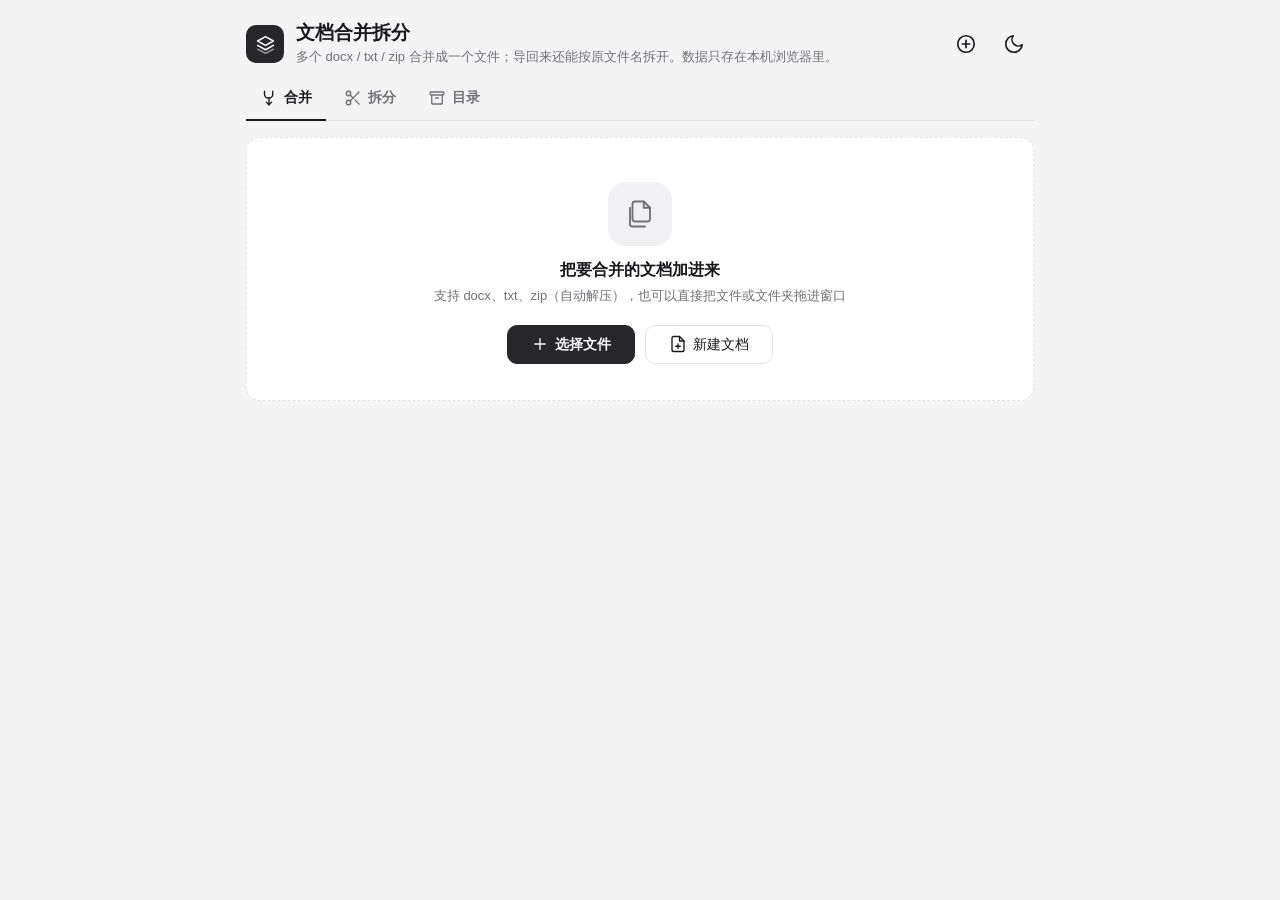
==== commit f23a7ab6: "Rebuild UI around chat-app interaction patterns Mobile-first app shell: bottom tab bar, top bar with" ====
--- a/index.html
+++ b/index.html
@@ -2,277 +2,395 @@
 <html lang="zh-CN">
 <head>
 <meta charset="UTF-8">
-<meta name="viewport" content="width=device-width, initial-scale=1">
+<meta name="viewport" content="width=device-width, initial-scale=1, viewport-fit=cover">
 <title>文档合并拆分</title>
 <style>
 :root {
-  --bg: #f6f6f7;
+  --bg: #f4f4f5;
   --panel: #ffffff;
   --text: #18181b;
   --muted: #71717a;
   --faint: #a1a1aa;
   --border: #e4e4e7;
   --hover: #f4f4f5;
+  --press: #ececee;
   --chip: #f1f1f3;
   --chip-strong: #3f3f46;
   --chip-strong-text: #fafafa;
   --primary: #27272a;
   --primary-text: #fafafa;
-  --danger: #b42318;
+  --danger: #c4320a;
+  --swipe-gray: #a1a1aa;
+  --swipe-dark: #52525b;
+  --swipe-red: #dc3b2f;
   --shadow: 0 1px 2px rgba(0,0,0,.04), 0 2px 12px rgba(0,0,0,.03);
+  --pop-shadow: 0 8px 30px rgba(0,0,0,.16);
   --pre-bg: #fafafa;
+  --bar-bg: rgba(255,255,255,.86);
   color-scheme: light;
 }
 @media (prefers-color-scheme: dark) {
   :root:not([data-theme="light"]) {
     --bg: #0e0e10; --panel: #18181b; --text: #e4e4e7; --muted: #a1a1aa; --faint: #71717a;
-    --border: #2c2c31; --hover: #222226; --chip: #26262a; --chip-strong: #d4d4d8; --chip-strong-text: #18181b;
+    --border: #2a2a2f; --hover: #202024; --press: #26262b; --chip: #26262a; --chip-strong: #d4d4d8; --chip-strong-text: #18181b;
     --primary: #e4e4e7; --primary-text: #18181b; --danger: #f97066;
-    --shadow: 0 1px 2px rgba(0,0,0,.4); --pre-bg: #131316;
+    --swipe-gray: #52525b; --swipe-dark: #3f3f46; --swipe-red: #c2342a;
+    --shadow: 0 1px 2px rgba(0,0,0,.4); --pop-shadow: 0 8px 30px rgba(0,0,0,.5);
+    --pre-bg: #131316; --bar-bg: rgba(24,24,27,.86);
     color-scheme: dark;
   }
 }
 :root[data-theme="dark"] {
   --bg: #0e0e10; --panel: #18181b; --text: #e4e4e7; --muted: #a1a1aa; --faint: #71717a;
-  --border: #2c2c31; --hover: #222226; --chip: #26262a; --chip-strong: #d4d4d8; --chip-strong-text: #18181b;
+  --border: #2a2a2f; --hover: #202024; --press: #26262b; --chip: #26262a; --chip-strong: #d4d4d8; --chip-strong-text: #18181b;
   --primary: #e4e4e7; --primary-text: #18181b; --danger: #f97066;
-  --shadow: 0 1px 2px rgba(0,0,0,.4); --pre-bg: #131316;
+  --swipe-gray: #52525b; --swipe-dark: #3f3f46; --swipe-red: #c2342a;
+  --shadow: 0 1px 2px rgba(0,0,0,.4); --pop-shadow: 0 8px 30px rgba(0,0,0,.5);
+  --pre-bg: #131316; --bar-bg: rgba(24,24,27,.86);
   color-scheme: dark;
 }
 * { box-sizing: border-box; }
+html { -webkit-text-size-adjust: 100%; }
 body {
   margin: 0; background: var(--bg); color: var(--text);
-  font: 14px/1.6 -apple-system, BlinkMacSystemFont, "Segoe UI", "PingFang SC", "Microsoft YaHei", sans-serif;
-  transition: background .2s, color .2s;
-}
-svg.i { width: 16px; height: 16px; flex: none; fill: none; stroke: currentColor; stroke-width: 1.8; stroke-linecap: round; stroke-linejoin: round; vertical-align: -3px; }
-svg.i.lg { width: 28px; height: 28px; stroke-width: 1.5; }
-.wrap { max-width: 960px; margin: 0 auto; padding: 24px 16px 64px; }
-header { display: flex; align-items: flex-start; gap: 12px; margin-bottom: 20px; }
-header .logo { width: 40px; height: 40px; border-radius: 10px; background: var(--primary); color: var(--primary-text); display: flex; align-items: center; justify-content: center; flex: none; }
-header .logo svg.i { width: 22px; height: 22px; }
-header .htext { flex: 1; min-width: 0; }
-header h1 { margin: 0 0 2px; font-size: 20px; letter-spacing: .2px; }
-header p { margin: 0; color: var(--muted); font-size: 13px; }
-.tabs { display: flex; gap: 4px; border-bottom: 1px solid var(--border); margin-bottom: 20px; overflow-x: auto; }
+  font: 14px/1.55 -apple-system, BlinkMacSystemFont, "Segoe UI", "PingFang SC", "Microsoft YaHei", sans-serif;
+  -webkit-tap-highlight-color: transparent;
+}
+body.layer-open { overflow: hidden; }
+button { font: inherit; color: inherit; }
+svg.i { width: 18px; height: 18px; flex: none; fill: none; stroke: currentColor; stroke-width: 1.8; stroke-linecap: round; stroke-linejoin: round; }
+svg.i.lg { width: 30px; height: 30px; stroke-width: 1.5; }
+.hidden { display: none !important; }
+.muted { color: var(--muted); }
+.small { font-size: 12px; }
+.spacer { flex: 1; }
+.err-text { color: var(--danger); }
+
+/* ---------- 按钮 ---------- */
+.btn {
+  display: inline-flex; align-items: center; justify-content: center; gap: 6px;
+  font-size: 14px; padding: 8px 14px; border-radius: 10px; cursor: pointer; min-height: 38px;
+  border: 1px solid var(--border); background: var(--panel); color: var(--text); white-space: nowrap;
+}
+.btn:hover { background: var(--hover); }
+.btn:active { background: var(--press); }
+.btn.primary { background: var(--primary); border-color: var(--primary); color: var(--primary-text); font-weight: 600; }
+.btn.primary:hover { opacity: .9; }
+.btn.danger { color: var(--danger); }
+.btn:disabled { opacity: .4; cursor: not-allowed; }
+.iconbtn {
+  display: inline-flex; align-items: center; justify-content: center; width: 40px; height: 40px; flex: none;
+  border: 0; border-radius: 10px; background: none; color: var(--text); cursor: pointer;
+}
+.iconbtn:hover { background: var(--hover); }
+.iconbtn:active { background: var(--press); }
+.iconbtn svg.i { width: 22px; height: 22px; }
+.textbtn { border: 0; background: none; color: var(--text); font-weight: 600; font-size: 14px; padding: 6px 10px; border-radius: 8px; cursor: pointer; white-space: nowrap; }
+.textbtn:hover { background: var(--hover); }
+.textbtn:disabled { opacity: .4; }
+
+/* ---------- 外框：顶栏 + 标签栏 ---------- */
+.app { max-width: 820px; margin: 0 auto; padding: 0 16px 40px; }
+.appbar { display: flex; align-items: center; gap: 8px; padding: 22px 0 10px; }
+.brand { display: flex; align-items: center; gap: 12px; flex: 1; min-width: 0; }
+.logo { width: 38px; height: 38px; border-radius: 10px; background: var(--primary); color: var(--primary-text); display: flex; align-items: center; justify-content: center; flex: none; }
+.logo svg.i { width: 21px; height: 21px; }
+.appbar h1 { margin: 0; font-size: 19px; line-height: 1.2; }
+.appbar .desc { margin: 2px 0 0; color: var(--muted); font-size: 13px; }
+.appbar .page-name { display: none; }
+.appbar-actions { display: flex; gap: 2px; }
+.tabbar { display: flex; gap: 4px; border-bottom: 1px solid var(--border); margin-bottom: 16px; }
 .tab {
-  display: inline-flex; align-items: center; gap: 6px;
-  border: 0; background: none; color: var(--muted); font: inherit; font-weight: 600;
-  padding: 10px 14px; cursor: pointer; border-bottom: 2px solid transparent; white-space: nowrap; margin-bottom: -1px;
+  position: relative; display: inline-flex; align-items: center; gap: 6px; border: 0; background: none; color: var(--muted);
+  font-weight: 600; padding: 10px 14px; cursor: pointer; border-bottom: 2px solid transparent; margin-bottom: -1px;
 }
 .tab:hover { color: var(--text); }
 .tab.active { color: var(--text); border-bottom-color: var(--text); }
-.badge-count { display: inline-block; min-width: 18px; padding: 0 6px; border-radius: 9px; background: var(--chip); color: var(--muted); font-size: 12px; line-height: 18px; text-align: center; }
-.panel { background: var(--panel); border: 1px solid var(--border); border-radius: 12px; padding: 16px; box-shadow: var(--shadow); margin-bottom: 16px; }
-.hidden { display: none !important; }
-.drop {
-  border: 1.5px dashed var(--border); border-radius: 10px; padding: 28px 16px; text-align: center;
-  color: var(--muted); transition: .15s; cursor: pointer; background: var(--bg);
-}
-.drop:hover { border-color: var(--faint); }
-.drop.over { border-color: var(--text); background: var(--hover); color: var(--text); }
-.drop .i.lg { color: var(--faint); margin-bottom: 6px; }
-.drop strong { display: block; color: var(--text); font-size: 15px; font-weight: 600; }
-.drop .hint { font-size: 12px; margin-top: 6px; }
-.row { display: flex; flex-wrap: wrap; gap: 8px; align-items: center; }
-.row + .row { margin-top: 10px; }
-.spacer { flex: 1; }
-button.btn {
-  display: inline-flex; align-items: center; gap: 6px;
-  font: inherit; font-size: 13px; padding: 6px 12px; border-radius: 8px; cursor: pointer;
-  border: 1px solid var(--border); background: var(--panel); color: var(--text); white-space: nowrap;
-  transition: background .12s, border-color .12s;
-}
-button.btn:hover { background: var(--hover); border-color: var(--faint); }
-button.btn.primary { background: var(--primary); border-color: var(--primary); color: var(--primary-text); font-weight: 600; }
-button.btn.primary:hover { opacity: .88; background: var(--primary); }
-button.btn.danger:hover { border-color: var(--danger); color: var(--danger); }
-button.btn.sm { padding: 3px 8px; font-size: 12px; gap: 4px; }
-button.btn.sm svg.i { width: 14px; height: 14px; vertical-align: -2px; }
-button.btn.icon { padding: 4px 6px; }
-button.btn.icon.lgx { padding: 8px; }
-button.btn:disabled { opacity: .4; cursor: not-allowed; }
-button.btn:disabled:hover { background: var(--panel); border-color: var(--border); }
-input[type=text], input[type=search], select {
-  font: inherit; padding: 6px 10px; border: 1px solid var(--border); border-radius: 8px;
-  background: var(--panel); color: var(--text); min-width: 0;
-}
-input[type=text]:focus, input[type=search]:focus, select:focus { outline: 2px solid var(--chip); border-color: var(--faint); }
-input[type=checkbox] { accent-color: var(--primary); }
-label.field { display: flex; align-items: center; gap: 6px; color: var(--muted); }
-label.field input[type=text] { flex: 1; min-width: 160px; }
-.grow { flex: 1; min-width: 200px; }
-.search { position: relative; display: flex; align-items: center; }
-.search svg.i { position: absolute; left: 10px; color: var(--faint); pointer-events: none; }
-.search input { width: 100%; padding-left: 32px; }
-.filelist { list-style: none; margin: 12px 0 0; padding: 0; }
-.filelist li {
-  display: flex; align-items: center; gap: 8px; padding: 7px 8px; border-bottom: 1px solid var(--border); border-radius: 6px;
-}
-.filelist li:hover { background: var(--hover); }
-.filelist li:last-child { border-bottom: 0; }
-.filelist .idx { color: var(--faint); width: 26px; text-align: right; font-variant-numeric: tabular-nums; flex: none; font-size: 12px; }
-.filelist .name { flex: 1; min-width: 0; overflow: hidden; text-overflow: ellipsis; white-space: nowrap; }
-.filelist .meta { color: var(--muted); font-size: 12px; flex: none; }
-.filelist .ops { display: flex; gap: 4px; flex: none; }
-.type { display: inline-block; font-size: 10.5px; font-weight: 700; letter-spacing: .4px; padding: 0 6px; border-radius: 4px; line-height: 18px; flex: none; min-width: 40px; text-align: center; }
-.type.docx { background: var(--chip-strong); color: var(--chip-strong-text); }
-.type.txt { background: var(--chip); color: var(--muted); border: 1px solid var(--border); line-height: 16px; }
-.type.err { background: transparent; color: var(--danger); border: 1px solid currentColor; line-height: 16px; }
-.empty { color: var(--faint); text-align: center; padding: 20px 0 8px; }
-.muted { color: var(--muted); }
-.small { font-size: 12px; }
-.err-text { color: var(--danger); }
-.rec { border: 1px solid var(--border); border-radius: 12px; margin-bottom: 10px; background: var(--panel); box-shadow: var(--shadow); }
-.rec-head { display: flex; align-items: center; gap: 10px; padding: 12px 14px; cursor: pointer; user-select: none; border-radius: 12px; }
-.rec-head:hover { background: var(--hover); }
-.rec-head .caret { transition: transform .15s; color: var(--faint); }
-.rec.open .rec-head .caret { transform: rotate(90deg); }
-.rec-head .ficon { color: var(--muted); }
-.rec-title { font-weight: 600; flex: 1; min-width: 0; overflow: hidden; text-overflow: ellipsis; white-space: nowrap; }
-.kind { font-size: 11px; font-weight: 600; padding: 0 8px; border-radius: 10px; flex: none; line-height: 20px; }
-.kind.merge { background: var(--chip-strong); color: var(--chip-strong-text); }
-.kind.split { background: transparent; color: var(--muted); border: 1px solid var(--border); line-height: 18px; }
-.rec-body { display: none; padding: 0 14px 12px; border-top: 1px solid var(--border); }
-.rec.open .rec-body { display: block; }
-.rec.open .rec-head { border-radius: 12px 12px 0 0; }
-.rec-actions { padding-top: 10px; }
-.modal-bg { position: fixed; inset: 0; background: rgba(0,0,0,.45); display: flex; align-items: center; justify-content: center; padding: 16px; z-index: 50; }
-.modal { background: var(--panel); border: 1px solid var(--border); border-radius: 12px; width: 100%; max-width: 820px; max-height: 88vh; display: flex; flex-direction: column; box-shadow: 0 10px 40px rgba(0,0,0,.25); }
-.modal-head { display: flex; align-items: center; gap: 8px; padding: 12px 16px; border-bottom: 1px solid var(--border); }
-.modal-head h3 { margin: 0; font-size: 15px; flex: 1; min-width: 0; overflow: hidden; text-overflow: ellipsis; white-space: nowrap; }
-.modal.editor { height: 88vh; }
-.modal-body { flex: 1; display: flex; flex-direction: column; min-height: 0; padding: 12px 16px; gap: 10px; }
-.modal-body label.field input[type=text] { min-width: 0; }
-.modal textarea {
-  flex: 1; width: 100%; min-height: 200px; resize: none; padding: 12px; border: 1px solid var(--border); border-radius: 8px;
-  background: var(--pre-bg); color: var(--text); font: 13px/1.7 ui-monospace, "SF Mono", Menlo, Consolas, "Microsoft YaHei", monospace;
-}
-.modal textarea:focus { outline: 2px solid var(--chip); border-color: var(--faint); }
-.modal-foot { display: flex; align-items: center; gap: 8px; padding: 12px 16px; border-top: 1px solid var(--border); }
-.grip { color: var(--faint); cursor: grab; display: flex; flex: none; padding: 2px 0; }
-.grip:active { cursor: grabbing; }
-.filelist li.dragging { opacity: .35; }
-.filelist li.drop-before { box-shadow: inset 0 2px 0 var(--text); }
-.filelist li.drop-after { box-shadow: inset 0 -2px 0 var(--text); }
-#toasts { position: fixed; right: 16px; bottom: 16px; display: flex; flex-direction: column; gap: 8px; z-index: 60; max-width: calc(100% - 32px); }
-.toast { background: var(--primary); color: var(--primary-text); padding: 10px 14px; border-radius: 8px; box-shadow: 0 4px 16px rgba(0,0,0,.15); font-size: 13px; animation: fade .2s; }
-.toast.err { background: var(--danger); color: #fff; }
-@keyframes fade { from { opacity: 0; transform: translateY(6px); } }
-.note { font-size: 12px; color: var(--muted); margin-top: 10px; }
-.note code { background: var(--chip); padding: 1px 4px; border-radius: 4px; font-size: 11.5px; }
-@media (max-width: 600px) {
-  .filelist .meta { display: none; }
-  header p { display: none; }
+.badge { min-width: 18px; padding: 0 6px; border-radius: 9px; background: var(--chip); color: var(--muted); font-size: 11px; line-height: 18px; text-align: center; font-weight: 600; }
+.badge:empty { display: none; }
+
+/* ---------- 列表（像聊天列表） ---------- */
+.list-head { display: flex; align-items: center; gap: 8px; min-height: 40px; padding: 4px 4px 6px; color: var(--muted); font-size: 13px; flex-wrap: wrap; }
+.list { list-style: none; margin: 0; padding: 0; background: var(--panel); border: 1px solid var(--border); border-radius: 14px; overflow: hidden; }
+.list:empty { display: none; }
+.row { position: relative; overflow: hidden; }
+.row + .row .row-front::before { content: ""; position: absolute; top: 0; left: 66px; right: 0; border-top: 1px solid var(--border); }
+.row-back { position: absolute; top: 0; bottom: 0; right: 0; display: flex; visibility: hidden; }
+.row.swiped .row-back { visibility: visible; }
+.row-back button { border: 0; color: #fff; font-size: 14px; width: 74px; cursor: pointer; }
+.row-back .gray { background: var(--swipe-gray); }
+.row-back .dark { background: var(--swipe-dark); }
+.row-back .red { background: var(--swipe-red); }
+.row-front {
+  position: relative; display: flex; align-items: center; gap: 12px; padding: 11px 12px; min-height: 64px;
+  background: var(--panel); cursor: pointer; user-select: none; -webkit-user-select: none; -webkit-touch-callout: none;
+  touch-action: pan-y; transition: transform .22s ease, background .1s;
+}
+.row-front.pressed { background: var(--press); }
+.row-front:focus { outline: none; }
+.row-front:focus-visible { outline: 2px solid var(--faint); outline-offset: -2px; }
+@media (hover: hover) and (pointer: fine) { .row-front:hover { background: var(--hover); } }
+.avatar {
+  width: 42px; height: 42px; border-radius: 10px; flex: none; display: flex; align-items: center; justify-content: center;
+  font-size: 10.5px; font-weight: 700; letter-spacing: .3px; background: var(--chip); color: var(--muted); border: 1px solid var(--border);
+}
+.avatar.docx, .avatar.merge { background: var(--chip-strong); color: var(--chip-strong-text); border-color: var(--chip-strong); }
+.avatar.err { color: var(--danger); border-color: currentColor; background: transparent; }
+.avatar svg.i { width: 20px; height: 20px; }
+.row-main { flex: 1; min-width: 0; }
+.row-title { font-size: 15px; overflow: hidden; text-overflow: ellipsis; white-space: nowrap; }
+.row-sub { font-size: 13px; color: var(--muted); overflow: hidden; text-overflow: ellipsis; white-space: nowrap; margin-top: 1px; }
+.row-sub:empty { display: none; }
+.row-right { display: flex; flex-direction: column; align-items: flex-end; gap: 4px; font-size: 12px; color: var(--faint); flex: none; align-self: flex-start; padding-top: 2px; }
+.row-hover { display: none; gap: 2px; flex: none; }
+.row-hover .iconbtn { width: 34px; height: 34px; color: var(--muted); }
+.row-hover .iconbtn svg.i { width: 18px; height: 18px; }
+@media (hover: hover) and (pointer: fine) {
+  .list:not(.sorting) .row-front:hover .row-hover { display: flex; }
+  .list:not(.sorting) .row-front:hover .row-right { display: none; }
+}
+.handle { display: none; align-items: center; justify-content: center; width: 40px; height: 40px; margin: -8px -6px -8px 0; color: var(--faint); touch-action: none; cursor: grab; flex: none; }
+.handle svg.i { width: 22px; height: 22px; }
+.list.sorting .handle { display: flex; }
+.list.sorting .row-right { display: none; }
+.row.lifted { z-index: 5; box-shadow: var(--pop-shadow); }
+.row.lifted .row-front { background: var(--panel); transition: none; }
+.row.drop-before .row-front { box-shadow: inset 0 2px 0 var(--text); }
+.row.drop-after .row-front { box-shadow: inset 0 -2px 0 var(--text); }
+mark { background: var(--chip-strong); color: var(--chip-strong-text); border-radius: 3px; padding: 0 2px; }
+
+.chips { display: flex; gap: 6px; flex-wrap: wrap; align-items: center; }
+.chip { border: 1px solid var(--border); background: var(--panel); border-radius: 999px; padding: 4px 12px; font-size: 13px; color: var(--text); cursor: pointer; }
+.chip:hover { background: var(--hover); }
+.chip.on { background: var(--primary); color: var(--primary-text); border-color: var(--primary); }
+
+/* ---------- 空状态 / 拖入 ---------- */
+.empty-state { text-align: center; padding: 44px 16px 36px; color: var(--muted); background: var(--panel); border: 1.5px dashed var(--border); border-radius: 14px; }
+.empty-state .big { width: 64px; height: 64px; border-radius: 18px; background: var(--chip); color: var(--muted); display: inline-flex; align-items: center; justify-content: center; margin-bottom: 12px; }
+.empty-state h3 { margin: 0 0 4px; color: var(--text); font-size: 16px; }
+.empty-state p { margin: 0 0 18px; font-size: 13px; }
+.empty-state .actions { display: flex; gap: 10px; justify-content: center; flex-wrap: wrap; }
+.empty-state .actions .btn { min-width: 128px; }
+.empty-plain { text-align: center; color: var(--faint); padding: 36px 0; }
+.drop-overlay { position: fixed; inset: 0; z-index: 80; display: none; align-items: center; justify-content: center; background: rgba(0,0,0,.35); pointer-events: none; }
+.drop-overlay div { background: var(--panel); border: 2px dashed var(--text); border-radius: 16px; padding: 28px 40px; font-size: 16px; font-weight: 600; display: flex; gap: 10px; align-items: center; }
+body.dragging-files .drop-overlay { display: flex; }
+
+/* ---------- 搜索 ---------- */
+.searchbar { position: relative; display: flex; align-items: center; margin-bottom: 10px; }
+.searchbar svg.i { position: absolute; left: 11px; color: var(--faint); pointer-events: none; }
+.searchbar input { width: 100%; height: 40px; border: 0; border-radius: 10px; background: var(--chip); color: var(--text); padding: 0 12px 0 36px; font: inherit; font-size: 15px; }
+.searchbar input:focus { outline: 2px solid var(--border); }
+.foot-info { text-align: center; color: var(--faint); font-size: 12px; padding: 14px 0; }
+
+/* ---------- 底部合并栏（像聊天输入框） ---------- */
+.composer {
+  position: sticky; bottom: 14px; margin-top: 14px; z-index: 20; display: flex; gap: 8px; align-items: center;
+  padding: 8px; background: var(--panel); border: 1px solid var(--border); border-radius: 16px; box-shadow: var(--pop-shadow);
+}
+.composer input { flex: 1; min-width: 0; height: 40px; border: 0; border-radius: 10px; background: var(--chip); color: var(--text); padding: 0 12px; font: inherit; font-size: 15px; }
+.composer input:focus { outline: 2px solid var(--border); }
+.fmt-chip { height: 40px; padding: 0 10px; border-radius: 10px; border: 1px solid var(--border); background: var(--panel); font-size: 12px; font-weight: 700; letter-spacing: .4px; cursor: pointer; color: var(--muted); flex: none; }
+.sendbtn { height: 40px; padding: 0 16px; border-radius: 10px; border: 0; background: var(--primary); color: var(--primary-text); font-weight: 600; display: inline-flex; align-items: center; gap: 6px; cursor: pointer; flex: none; }
+.sendbtn:disabled { opacity: .35; cursor: not-allowed; }
+
+/* ---------- 浮层：页面 / 底部菜单 / 长按菜单 ---------- */
+.layer-bg { position: fixed; inset: 0; z-index: 50; display: flex; align-items: center; justify-content: center; padding: 24px; background: rgba(0,0,0,.4); animation: fade .15s; }
+.menu-bg { background: transparent; animation: none; padding: 0; display: block; }
+.page { width: 100%; max-width: 760px; height: min(880px, 90vh); background: var(--bg); border-radius: 16px; display: flex; flex-direction: column; overflow: hidden; box-shadow: var(--pop-shadow); }
+.page-bar { flex: none; display: flex; align-items: center; gap: 4px; height: 54px; padding: 0 6px; background: var(--panel); border-bottom: 1px solid var(--border); }
+.page-bar h2 { flex: 1; min-width: 0; margin: 0; text-align: center; font-size: 16px; overflow: hidden; text-overflow: ellipsis; white-space: nowrap; }
+.bar-l, .bar-r { min-width: 80px; display: flex; align-items: center; }
+.bar-r { justify-content: flex-end; }
+.page-body { flex: 1; overflow: auto; padding: 14px; -webkit-overflow-scrolling: touch; overscroll-behavior: contain; }
+.page-body.flush { padding: 0; display: flex; flex-direction: column; }
+.page-foot { flex: none; display: flex; gap: 8px; padding: 10px 12px; background: var(--panel); border-top: 1px solid var(--border); }
+.page-foot .btn { flex: 1; min-height: 44px; }
+.sheet-bg { align-items: center; }
+.sheet { width: 100%; max-width: 400px; background: var(--panel); border-radius: 16px; padding: 6px; box-shadow: var(--pop-shadow); }
+.sheet-title { padding: 10px 14px 8px; font-size: 13px; color: var(--muted); text-align: center; overflow: hidden; text-overflow: ellipsis; white-space: nowrap; }
+.sheet-item { display: flex; align-items: center; gap: 12px; width: 100%; border: 0; background: none; font-size: 16px; padding: 13px 16px; border-radius: 10px; cursor: pointer; text-align: left; }
+.sheet-item:hover, .sheet-item:active { background: var(--hover); }
+.sheet-item .hint { margin-left: auto; color: var(--faint); font-size: 13px; }
+.sheet-item.danger { color: var(--danger); }
+.sheet-item:disabled { opacity: .35; }
+.sheet-item.cancel { justify-content: center; color: var(--muted); border-top: 6px solid var(--bg); border-radius: 0; margin-top: 4px; }
+.menu { position: fixed; min-width: 176px; background: var(--panel); border: 1px solid var(--border); border-radius: 12px; padding: 5px; box-shadow: var(--pop-shadow); animation: pop .12s ease-out; }
+.menu-item { display: flex; align-items: center; gap: 10px; width: 100%; border: 0; background: none; font-size: 15px; padding: 10px 12px; border-radius: 8px; cursor: pointer; text-align: left; white-space: nowrap; }
+.menu-item:hover, .menu-item:active { background: var(--hover); }
+.menu-item.danger { color: var(--danger); }
+.menu-item:disabled { opacity: .35; }
+.menu-sep { height: 1px; background: var(--border); margin: 4px 6px; }
+@keyframes fade { from { opacity: 0; } }
+@keyframes pop { from { opacity: 0; transform: scale(.96); } }
+@keyframes slide { from { transform: translateX(40%); opacity: .4; } }
+@keyframes up { from { transform: translateY(40%); } }
+
+/* ---------- 设置（分组单元格） ---------- */
+.group-title { font-size: 12px; color: var(--muted); padding: 14px 6px 6px; }
+.group { background: var(--panel); border: 1px solid var(--border); border-radius: 14px; overflow: hidden; }
+.cell { display: flex; align-items: center; gap: 10px; padding: 12px 14px; min-height: 50px; }
+.cell + .cell { border-top: 1px solid var(--border); }
+.cell .label { flex: 1; font-size: 15px; }
+.cell.col { flex-direction: column; align-items: stretch; }
+.cell textarea { width: 100%; font: inherit; font-size: 14px; padding: 10px; border: 1px solid var(--border); border-radius: 10px; background: var(--bg); color: var(--text); resize: vertical; min-height: 80px; }
+.group .sheet-item { border-radius: 0; margin: 0; }
+.group-note { font-size: 12px; color: var(--muted); padding: 8px 6px 0; }
+.switch { appearance: none; -webkit-appearance: none; width: 46px; height: 28px; border-radius: 14px; background: var(--border); position: relative; cursor: pointer; transition: background .15s; flex: none; margin: 0; }
+.switch::after { content: ""; position: absolute; top: 3px; left: 3px; width: 22px; height: 22px; border-radius: 50%; background: #fff; box-shadow: 0 1px 3px rgba(0,0,0,.25); transition: transform .15s; }
+.switch:checked { background: var(--primary); }
+.switch:checked::after { transform: translateX(18px); background: var(--primary-text); }
+.seg { display: inline-flex; background: var(--chip); border-radius: 9px; padding: 2px; }
+.seg button { border: 0; background: none; padding: 5px 14px; border-radius: 7px; font-size: 13px; font-weight: 600; color: var(--muted); cursor: pointer; }
+.seg button.on { background: var(--panel); color: var(--text); box-shadow: 0 1px 3px rgba(0,0,0,.12); }
+
+/* ---------- 编辑 / 预览 ---------- */
+.editor-name { display: flex; align-items: center; gap: 10px; padding: 10px 14px; background: var(--panel); border-bottom: 1px solid var(--border); }
+.editor-name label { color: var(--muted); font-size: 13px; flex: none; }
+.editor-name input { flex: 1; min-width: 0; border: 0; background: none; color: var(--text); font: inherit; font-size: 15px; padding: 6px 0; outline: none; }
+.editor-text { flex: 1; width: 100%; border: 0; resize: none; padding: 14px; background: var(--panel); color: var(--text); outline: none; font: 15px/1.7 -apple-system, BlinkMacSystemFont, "PingFang SC", "Microsoft YaHei", sans-serif; }
+.editor-count { padding: 6px 14px; font-size: 12px; color: var(--faint); background: var(--panel); border-top: 1px solid var(--border); }
+.doc-view { background: var(--panel); border: 1px solid var(--border); border-radius: 14px; padding: 20px 22px; font-size: 14px; line-height: 1.75; }
+.doc-view .p { white-space: pre-wrap; word-break: break-word; min-height: 1.75em; }
+.doc-view .t { font-size: 19px; font-weight: 700; margin-bottom: 4px; }
+.doc-view .meta { color: var(--muted); font-size: 13px; }
+.doc-view .b { margin: 18px 0 6px; padding: 4px 10px; background: var(--chip); border-left: 3px solid var(--text); font-weight: 600; font-size: 13px; word-break: break-all; }
+.doc-view .e { margin: 6px 0 4px; padding: 2px 10px; color: var(--faint); font-size: 12px; border-left: 3px solid var(--border); word-break: break-all; }
+.doc-view .more-note { color: var(--muted); text-align: center; padding: 16px 0 0; }
+.summary { display: flex; align-items: center; gap: 12px; padding: 14px; background: var(--panel); border: 1px solid var(--border); border-radius: 14px; margin-bottom: 4px; }
+.summary .avatar { width: 48px; height: 48px; }
+.summary .s-title { font-size: 16px; font-weight: 600; word-break: break-all; }
+.summary .s-sub { font-size: 13px; color: var(--muted); }
+
+/* ---------- 提示 ---------- */
+#toasts { position: fixed; left: 50%; transform: translateX(-50%); bottom: 96px; z-index: 90; display: flex; flex-direction: column; gap: 8px; align-items: center; pointer-events: none; width: max-content; max-width: calc(100% - 32px); }
+.toast { background: rgba(24,24,27,.92); color: #fafafa; padding: 10px 16px; border-radius: 10px; font-size: 14px; text-align: center; animation: fade .2s; box-shadow: var(--pop-shadow); }
+.toast.err { background: var(--swipe-red); }
+.wx-tip { display: flex; gap: 8px; align-items: flex-start; background: var(--chip); border: 1px solid var(--border); border-radius: 12px; padding: 10px 12px; margin: 12px 0 0; font-size: 13px; }
+@media (pointer: coarse) { .no-touch { display: none !important; } }
+
+/* ---------- 手机 ---------- */
+@media (max-width: 640px) {
+  .app { padding: 0 0 calc(76px + env(safe-area-inset-bottom)); }
+  .app.with-composer { padding-bottom: calc(140px + env(safe-area-inset-bottom)); }
+  .appbar {
+    position: sticky; top: 0; z-index: 30; padding: calc(6px + env(safe-area-inset-top)) 8px 6px 16px; min-height: 52px;
+    background: var(--bar-bg); -webkit-backdrop-filter: saturate(1.6) blur(16px); backdrop-filter: saturate(1.6) blur(16px);
+  }
+  .appbar .logo, .appbar .desc, .appbar .app-name { display: none; }
+  .appbar .page-name { display: block; font-size: 20px; }
+  .wx-tip { margin: 8px 12px 0; }
+  .tabbar {
+    position: fixed; left: 0; right: 0; bottom: 0; z-index: 30; margin: 0; gap: 0; border-top: 1px solid var(--border); border-bottom: 0;
+    background: var(--bar-bg); -webkit-backdrop-filter: saturate(1.6) blur(16px); backdrop-filter: saturate(1.6) blur(16px);
+    padding-bottom: env(safe-area-inset-bottom);
+  }
+  .tab { flex: 1; flex-direction: column; gap: 2px; padding: 7px 0 5px; font-size: 11px; font-weight: 500; border: 0; margin: 0; color: var(--faint); }
+  .tab svg.i { width: 24px; height: 24px; }
+  .tab.active { color: var(--text); }
+  .tab .badge { position: absolute; top: 3px; left: calc(50% + 8px); background: var(--chip-strong); color: var(--chip-strong-text); }
+  main { padding: 6px 0 0; }
+  .list-head, .searchbar, .chips.filter, .settings-inline { padding-left: 16px; padding-right: 12px; }
+  .searchbar { margin: 0 12px 10px; padding: 0; }
+  .list { border-radius: 0; border-left: 0; border-right: 0; }
+  .empty-state { margin: 8px 12px; }
+  .composer {
+    position: fixed; left: 0; right: 0; bottom: calc(57px + env(safe-area-inset-bottom)); margin: 0; border-radius: 0;
+    border-left: 0; border-right: 0; border-bottom: 0; box-shadow: none; padding: 8px 10px; background: var(--bar-bg);
+    -webkit-backdrop-filter: saturate(1.6) blur(16px); backdrop-filter: saturate(1.6) blur(16px);
+  }
+  input, textarea, select, .composer input, .searchbar input { font-size: 16px !important; }
+  .layer-bg { padding: 0; }
+  .page-bg { align-items: stretch; background: rgba(0,0,0,.2); }
+  .page { max-width: none; height: 100%; border-radius: 0; animation: slide .22s ease-out; }
+  .page-bar { padding-top: env(safe-area-inset-top); height: calc(52px + env(safe-area-inset-top)); }
+  .page-foot { padding-bottom: calc(10px + env(safe-area-inset-bottom)); }
+  .page-body { padding: 12px; }
+  .sheet-bg { align-items: flex-end; }
+  .sheet { max-width: none; border-radius: 16px 16px 0 0; padding: 6px 8px calc(6px + env(safe-area-inset-bottom)); animation: up .2s ease-out; }
+  .doc-view { padding: 16px; border-radius: 12px; }
+  #toasts { top: 42%; bottom: auto; }
 }
 </style>
 </head>
 <body>
-<div class="wrap">
-  <header>
-    <div class="logo"><i data-i="layers"></i></div>
-    <div class="htext">
-      <h1>文档合并拆分</h1>
-      <p>多个 docx / txt / zip 合并成一个 docx 或 txt；合并后的文件导回来还能按原文件名拆开。所有数据只存在本机浏览器里。</p>
-    </div>
-    <button class="btn icon lgx" id="themeBtn" title="切换深夜模式" aria-label="切换深夜模式"></button>
-  </header>
-
-  <nav class="tabs">
-    <button class="tab active" data-tab="merge"><i data-i="merge"></i>合并</button>
-    <button class="tab" data-tab="split"><i data-i="scissors"></i>拆分</button>
-    <button class="tab" data-tab="catalog"><i data-i="archive"></i>目录<span class="badge-count" id="catCount">0</span></button>
-  </nav>
-
-  <!-- 合并 -->
-  <section id="tab-merge">
-    <div class="panel">
-      <div class="drop" id="mergeDrop">
-        <i data-i="upload" data-c="lg"></i>
-        <strong>拖入文件 / 文件夹 / zip，或点击选择</strong>
-        <div class="hint">支持 .docx、.txt（及 .md/.csv 等纯文本）、.zip（自动解压其中的文档）。可多次添加。</div>
-      </div>
-      <input type="file" id="mergeInput" multiple class="hidden">
-      <input type="file" id="mergeDirInput" webkitdirectory multiple class="hidden">
-      <div class="row" style="margin-top:10px">
-        <button class="btn" id="pickFiles"><i data-i="plus"></i>选择文件</button>
-        <button class="btn" id="pickDir"><i data-i="folder"></i>选择文件夹</button>
-        <button class="btn" id="newDoc" title="直接输入一段文字作为文档，比如“须知”"><i data-i="filePlus"></i>新建文档</button>
-        <span class="spacer"></span>
-        <select id="sortMenu" title="排序">
-          <option value="">排序…</option>
-          <option value="name">名称 A→Z</option>
-          <option value="name-desc">名称 Z→A</option>
-          <option value="type">按类型（docx 在前）</option>
-          <option value="reverse">倒序</option>
-        </select>
-        <button class="btn danger" id="clearList"><i data-i="trash"></i>清空</button>
-      </div>
-      <ul class="filelist" id="mergeList"></ul>
-      <div class="empty" id="mergeEmpty">还没有添加文件</div>
-      <div class="note" id="mergeTip">拖住左侧的点点可以调整顺序，点「置顶」可以把须知之类的放到最前面；点「编辑」可以改名字和内容（只改这里，不会动你电脑上的原文件）。</div>
-    </div>
-
-    <div class="panel">
-      <div class="row">
-        <label class="field grow">总文件名 <input type="text" id="mergeTitle" placeholder="合并后的文件名"></label>
-      </div>
-      <div class="row">
-        <label class="field">输出格式
-          <select id="mergeFormat">
-            <option value="docx">Word (.docx)</option>
-            <option value="txt">纯文本 (.txt)</option>
-          </select>
-        </label>
-        <label class="field"><input type="checkbox" id="mergeSave" checked> 记录到目录</label>
-        <span class="spacer"></span>
-        <button class="btn primary" id="doMerge" disabled><i data-i="download"></i>合并并下载</button>
-      </div>
-      <div class="note">合并后每个文档前后会有 <code>&lt;&lt;&lt;&lt;&lt; 文件 1/3 开始：名字.docx &gt;&gt;&gt;&gt;&gt;</code> 这样的分隔行，请不要删改，拆分时靠它识别。docx 只保留文字和换行（图片、表格样式等不保留）。</div>
-    </div>
-  </section>
-
-  <!-- 拆分 -->
-  <section id="tab-split" class="hidden">
-    <div class="panel">
-      <div class="drop" id="splitDrop">
-        <i data-i="upload" data-c="lg"></i>
-        <strong>拖入用本工具合并出来的 .docx / .txt，或点击选择</strong>
-        <div class="hint">会按分隔行还原成一个个单独的文件，并保留原文件名。</div>
-      </div>
-      <input type="file" id="splitInput" accept=".docx,.txt,.md,text/plain,application/vnd.openxmlformats-officedocument.wordprocessingml.document" multiple class="hidden">
-      <div class="row" style="margin-top:10px">
-        <label class="field"><input type="checkbox" id="splitSave" checked> 导入后记录到目录</label>
+<div class="app" id="app">
+  <header class="appbar">
+    <div class="brand">
+      <div class="logo"><i data-i="layers"></i></div>
+      <div>
+        <h1 class="app-name">文档合并拆分</h1>
+        <h1 class="page-name" id="pageName">合并</h1>
+        <p class="desc">多个 docx / txt / zip 合并成一个文件；导回来还能按原文件名拆开。数据只存在本机浏览器里。</p>
       </div>
     </div>
-    <div id="splitResults"></div>
-  </section>
-
-  <!-- 目录 -->
-  <section id="tab-catalog" class="hidden">
-    <div class="panel">
-      <div class="row">
-        <div class="search grow"><i data-i="search"></i><input type="search" id="catSearch" placeholder="搜索总文件名或里面的文件名…"></div>
-        <select id="catFilter">
-          <option value="all">全部</option>
-          <option value="merge">合并记录</option>
-          <option value="split">导入拆分</option>
-        </select>
+    <div class="appbar-actions" id="appbarActions"></div>
+    <button class="iconbtn" id="themeBtn" title="切换深夜模式" aria-label="切换深夜模式"></button>
+  </header>
+  <div class="wx-tip hidden" id="wxTip"><i data-i="info"></i><span>微信里可能无法下载文件。请点右上角「…」，选「在浏览器打开」。</span></div>
+
+  <nav class="tabbar" id="tabbar">
+    <button class="tab active" data-tab="merge"><i data-i="merge"></i><span>合并</span><span class="badge" id="mergeCount"></span></button>
+    <button class="tab" data-tab="split"><i data-i="scissors"></i><span>拆分</span></button>
+    <button class="tab" data-tab="catalog"><i data-i="archive"></i><span>目录</span><span class="badge" id="catCount"></span></button>
+  </nav>
+
+  <main>
+    <!-- 合并 -->
+    <section id="tab-merge">
+      <div class="empty-state" id="mergeEmpty">
+        <div class="big"><i data-i="files" data-c="lg"></i></div>
+        <h3>把要合并的文档加进来</h3>
+        <p>支持 docx、txt、zip（自动解压）<span class="no-touch">，也可以直接把文件或文件夹拖进窗口</span></p>
+        <div class="actions">
+          <button class="btn primary" id="emptyPick"><i data-i="plus"></i>选择文件</button>
+          <button class="btn" id="emptyNew"><i data-i="filePlus"></i>新建文档</button>
+        </div>
       </div>
-      <div class="row">
-        <span class="muted small" id="storageInfo"></span>
-        <span class="spacer"></span>
-        <button class="btn sm" id="exportCat"><i data-i="download"></i>导出目录备份</button>
-        <button class="btn sm" id="importCat"><i data-i="upload"></i>导入备份</button>
-        <button class="btn sm danger" id="clearCat"><i data-i="trash"></i>清空目录</button>
-        <input type="file" id="importCatInput" accept=".json,application/json" class="hidden">
+      <div class="list-head hidden" id="mergeHead"></div>
+      <ul class="list" id="mergeList"></ul>
+      <div class="composer hidden" id="composer">
+        <button class="iconbtn" id="openSettings" title="合并设置" aria-label="合并设置"><i data-i="settings"></i></button>
+        <input type="text" id="mergeTitle" placeholder="总文件名" enterkeyhint="send" aria-label="总文件名">
+        <button class="fmt-chip" id="fmtChip" title="点一下切换 docx / txt">DOCX</button>
+        <button class="sendbtn" id="sendBtn"><i data-i="merge"></i>合并</button>
       </div>
-    </div>
-    <div id="catList"></div>
-    <div class="empty hidden" id="catEmpty">目录是空的。合并或导入拆分后会记录在这里。</div>
-  </section>
+    </section>
+
+    <!-- 拆分 -->
+    <section id="tab-split" class="hidden">
+      <div class="empty-state" id="splitEmpty">
+        <div class="big"><i data-i="scissors" data-c="lg"></i></div>
+        <h3>导入合并过的文件，按原文件名拆开</h3>
+        <p>选用本工具合并出来的 .docx 或 .txt<span class="no-touch">，也可以直接拖进窗口</span></p>
+        <div class="actions">
+          <button class="btn primary" id="splitPick"><i data-i="upload"></i>选择文件</button>
+        </div>
+      </div>
+      <div class="list-head hidden" id="splitHead"><span>本次导入</span></div>
+      <ul class="list" id="splitList"></ul>
+    </section>
+
+    <!-- 目录 -->
+    <section id="tab-catalog" class="hidden">
+      <div class="searchbar"><i data-i="search"></i><input type="search" id="catSearch" placeholder="搜索文件名或文档里的文字" aria-label="搜索"></div>
+      <div class="chips filter list-head" id="catFilter">
+        <button class="chip on" data-k="all">全部</button>
+        <button class="chip" data-k="merge">合并</button>
+        <button class="chip" data-k="split">导入拆分</button>
+      </div>
+      <ul class="list" id="catList"></ul>
+      <div class="empty-plain hidden" id="catEmpty"></div>
+      <div class="foot-info" id="storageInfo"></div>
+    </section>
+  </main>
 </div>
 
+<input type="file" id="mergeInput" multiple class="hidden">
+<input type="file" id="mergeDirInput" webkitdirectory multiple class="hidden">
+<input type="file" id="splitInput" accept=".docx,.txt,.md,text/plain,application/vnd.openxmlformats-officedocument.wordprocessingml.document" multiple class="hidden">
+<input type="file" id="importCatInput" accept=".json,application/json" class="hidden">
+<div class="drop-overlay"><div><i data-i="upload"></i><span id="dropText">松手添加文件</span></div></div>
 <div id="toasts"></div>
 
 <script>/*!
@@ -340,6 +458,15 @@
   grip: '<circle cx="9" cy="6" r="1"/><circle cx="15" cy="6" r="1"/><circle cx="9" cy="12" r="1"/><circle cx="15" cy="12" r="1"/><circle cx="9" cy="18" r="1"/><circle cx="15" cy="18" r="1"/>',
   top: '<path d="M5 3h14"/><path d="m7 12 5-5 5 5"/><path d="M12 7v14"/>',
   filePlus: '<path d="M14 2H6a2 2 0 0 0-2 2v16a2 2 0 0 0 2 2h12a2 2 0 0 0 2-2V8Z"/><path d="M14 2v6h6"/><path d="M12 12v6M9 15h6"/>',
+  more: '<circle cx="5" cy="12" r="1.2"/><circle cx="12" cy="12" r="1.2"/><circle cx="19" cy="12" r="1.2"/>',
+  share: '<path d="M4 12v7a2 2 0 0 0 2 2h12a2 2 0 0 0 2-2v-7"/><path d="m16 6-4-4-4 4"/><path d="M12 2v13"/>',
+  undo: '<path d="M3 7v6h6"/><path d="M21 17a9 9 0 0 0-15-6.7L3 13"/>',
+  info: '<circle cx="12" cy="12" r="9"/><path d="M12 16v-4M12 8h.01"/>',
+  back: '<path d="m15 18-6-6 6-6"/>',
+  handle: '<path d="M4 9h16M4 15h16"/>',
+  settings: '<circle cx="12" cy="12" r="3"/><path d="M19.4 15a1.65 1.65 0 0 0 .33 1.82l.06.06a2 2 0 1 1-2.83 2.83l-.06-.06a1.65 1.65 0 0 0-1.82-.33 1.65 1.65 0 0 0-1 1.51V21a2 2 0 1 1-4 0v-.09A1.65 1.65 0 0 0 9 19.4a1.65 1.65 0 0 0-1.82.33l-.06.06a2 2 0 1 1-2.83-2.83l.06-.06A1.65 1.65 0 0 0 4.68 15a1.65 1.65 0 0 0-1.51-1H3a2 2 0 1 1 0-4h.09A1.65 1.65 0 0 0 4.6 9a1.65 1.65 0 0 0-.33-1.82l-.06-.06a2 2 0 1 1 2.83-2.83l.06.06A1.65 1.65 0 0 0 9 4.68a1.65 1.65 0 0 0 1-1.51V3a2 2 0 1 1 4 0v.09a1.65 1.65 0 0 0 1 1.51 1.65 1.65 0 0 0 1.82-.33l.06-.06a2 2 0 1 1 2.83 2.83l-.06.06A1.65 1.65 0 0 0 19.4 9a1.65 1.65 0 0 0 1.51 1H21a2 2 0 1 1 0 4h-.09a1.65 1.65 0 0 0-1.51 1Z"/>',
+  plusCircle: '<circle cx="12" cy="12" r="9"/><path d="M12 8v8M8 12h8"/>',
+  check: '<path d="M20 6 9 17l-5-5"/>',
   zip: '<path d="M14 2H6a2 2 0 0 0-2 2v16a2 2 0 0 0 2 2h12a2 2 0 0 0 2-2V8Z"/><path d="M14 2v6h6"/><path d="M10 6h1M10 9h1M10 12h1M10 15v3h1v-3Z"/>',
   file: '<path d="M14 2H6a2 2 0 0 0-2 2v16a2 2 0 0 0 2 2h12a2 2 0 0 0 2-2V8Z"/><path d="M14 2v6h6"/><path d="M8 13h8M8 17h5"/>',
   files: '<path d="M15 2H8a2 2 0 0 0-2 2v12a2 2 0 0 0 2 2h10a2 2 0 0 0 2-2V7Z"/><path d="M15 2v5h5"/><path d="M4 7v13a2 2 0 0 0 2 2h10"/>',
@@ -358,6 +485,7 @@
 function toast(msg, isErr) {
   const el = h('div', { class: 'toast' + (isErr ? ' err' : '') }, msg);
   $('#toasts').append(el);
+  while ($('#toasts').children.length > 2) $('#toasts').firstChild.remove();
   setTimeout(() => el.remove(), isErr ? 5000 : 2600);
 }
 
@@ -483,17 +611,26 @@
 const BEGIN_RE = /^\s*<{3,}\s*文件\s*\d+\s*\/\s*\d+\s*开始\s*[:：]\s*(.*?)\s*>{3,}\s*$/;
 const END_RE = /^\s*<{3,}\s*文件\s*\d+\s*\/\s*\d+\s*结束\s*[:：]\s*(.*?)\s*>{3,}\s*$/;
 
+// 合并文件开头放什么：标题+统计、说明文字、目录，都可以关掉
+const DEFAULT_INTRO = '本文件由「文档合并拆分」工具生成，导回工具即可按原文件名拆分。请勿改动 <<<<< 分隔行 >>>>>。';
+const DEFAULT_HEADER = { title: true, toc: true, intro: DEFAULT_INTRO };
+
 // 生成合并内容：返回段落数组，txt 直接按行拼接，docx 每行一个段落
-function mergedParas(title, files) {
+function mergedParas(title, files, header = DEFAULT_HEADER) {
   const n = files.length;
-  const paras = [
-    { text: TITLE_PREFIX + title, kind: 'title' },
-    { text: `共 ${n} 个文件 · 生成于 ${fmtTime(Date.now())}`, kind: 'meta' },
-    { text: '本文件由「文档合并拆分」工具生成，导回工具即可按原文件名拆分。请勿改动 <<<<< 分隔行 >>>>>。', kind: 'meta' },
-    { text: '目录：', kind: 'meta' },
-    ...files.map((f, i) => ({ text: `${i + 1}. ${f.name}`, kind: 'meta' })),
-    { text: '' },
-  ];
+  const paras = [];
+  if (header.title) {
+    paras.push({ text: TITLE_PREFIX + title, kind: 'title' });
+    paras.push({ text: `共 ${n} 个文件 · 生成于 ${fmtTime(Date.now())}`, kind: 'meta' });
+  }
+  if (header.intro && header.intro.trim()) {
+    for (const line of normalizeNL(header.intro.trim()).split('\n')) paras.push({ text: line, kind: 'meta' });
+  }
+  if (header.toc) {
+    paras.push({ text: '目录：', kind: 'meta' });
+    files.forEach((f, i) => paras.push({ text: `${i + 1}. ${f.name}`, kind: 'meta' }));
+  }
+  if (paras.length) paras.push({ text: '' });
   files.forEach((f, i) => {
     paras.push({ text: beginLine(i + 1, n, f.name), kind: 'begin' });
     for (const line of normalizeNL(f.text).split('\n')) paras.push({ text: line });
@@ -503,10 +640,12 @@
   return paras;
 }
 
-async function mergedBlob(title, files, format) {
-  const paras = mergedParas(title, files);
+async function mergedBlob(title, files, format, header) {
+  const paras = mergedParas(title, files, header);
   return format === 'docx' ? buildDocx(paras) : txtBlob(paras.map(p => p.text).join('\n'));
 }
+
+const markerLine = text => normalizeNL(text).split('\n').find(l => BEGIN_RE.test(l) || END_RE.test(l));
 
 function parseMerged(text) {
   const lines = normalizeNL(text).split('\n');
@@ -627,112 +766,495 @@
   };
 })();
 
-// ---------- 编辑弹窗：改名字和内容 ----------
-function openEditor({ name, text, heading = '编辑文档' }, onSave) {
-  const nameIn = h('input', { type: 'text', value: name, placeholder: '文件名，比如 须知.txt' });
-  const ta = h('textarea', { spellcheck: 'false' });
+
+const isTouch = () => matchMedia('(pointer: coarse)').matches;
+const relTime = t => {
+  const d = new Date(t), now = new Date(), same = (a, b) => a.toDateString() === b.toDateString();
+  if (same(d, now)) return `${pad(d.getHours())}:${pad(d.getMinutes())}`;
+  const y = new Date(now); y.setDate(now.getDate() - 1);
+  if (same(d, y)) return '昨天';
+  if (d.getFullYear() === now.getFullYear()) return `${d.getMonth() + 1}月${d.getDate()}日`;
+  return `${d.getFullYear()}/${d.getMonth() + 1}/${d.getDate()}`;
+};
+const firstLine = text => (text.split('\n').find(l => l.trim()) || '').trim();
+const run = fn => async (...args) => { try { await fn(...args); } catch (e) { console.error(e); toast(e.message || '操作失败', true); } };
+
+// ---------- 浮层：页面 / 底部菜单 / 长按菜单。手机返回键会关掉最上面一层 ----------
+const layers = [];
+let armed = false, ignorePop = false;
+const arm = () => { if (!armed) { history.pushState({ dmsLayer: 1 }, ''); armed = true; } };
+window.addEventListener('popstate', () => {
+  armed = false;
+  if (ignorePop) { ignorePop = false; if (layers.length) arm(); return; }
+  const top = layers[layers.length - 1];
+  if (top) top.close(false, true);
+  if (layers.length) arm();
+});
+document.addEventListener('keydown', e => {
+  const top = layers[layers.length - 1];
+  if (!top) return;
+  if (e.key === 'Escape') top.close();
+  else if (top.onKey) top.onKey(e);
+});
+
+function openLayer(kind, build) {
+  const bg = h('div', { class: `layer-bg ${kind}-bg` });
+  const api = {
+    beforeClose: null, onKey: null,
+    close(force, fromPop) {
+      if (!layers.includes(api)) return;
+      if (!force && api.beforeClose && !api.beforeClose()) return;
+      layers.splice(layers.indexOf(api), 1);
+      bg.remove();
+      if (!layers.length) {
+        document.body.classList.remove('layer-open');
+        if (!fromPop && armed) { armed = false; ignorePop = true; history.back(); }
+      }
+    },
+  };
+  // 长按松手时那一下“点击”不算数，要等手指重新按下
+  let fresh = true;
+  bg.addEventListener('pointerdown', () => { fresh = false; }, true);
+  bg.addEventListener('click', e => { if (fresh) { e.stopPropagation(); e.preventDefault(); } }, true);
+  bg.addEventListener('click', e => { if (e.target === bg) api.close(); });
+  build(bg, api);
+  document.body.append(bg);
+  document.body.classList.add('layer-open');
+  layers.push(api);
+  arm();
+  return api;
+}
+
+// 全屏页面（电脑上是居中的大窗口）：build(api) 返回 { right, body, foot }
+function openPage(title, build) {
+  return openLayer('page', (bg, api) => {
+    const titleEl = h('h2', {}, title);
+    api.setTitle = t => { titleEl.textContent = t; };
+    const { right = [], body, foot } = build(api);
+    bg.append(h('div', { class: 'page', role: 'dialog', 'aria-label': title },
+      h('div', { class: 'page-bar' },
+        h('div', { class: 'bar-l' }, h('button', { class: 'iconbtn', title: '返回', 'aria-label': '返回', onclick: () => api.close() }, icon('back'))),
+        titleEl,
+        h('div', { class: 'bar-r' }, right)),
+      body, foot || null));
+  });
+}
+
+// 底部弹出的操作菜单（像微信点“…”出来的那种）
+function sheet(title, items) {
+  openLayer('sheet', (bg, api) => {
+    bg.append(h('div', { class: 'sheet', role: 'menu' },
+      title ? h('div', { class: 'sheet-title' }, title) : null,
+      items.filter(Boolean).map(a => h('button', {
+        class: 'sheet-item' + (a.danger ? ' danger' : ''), disabled: a.disabled, role: 'menuitem',
+        onclick: () => { api.close(true); a.run(); },
+      }, a.icon ? icon(a.icon) : null, a.label, a.hint ? h('span', { class: 'hint' }, a.hint) : null)),
+      h('button', { class: 'sheet-item cancel', onclick: () => api.close(true) }, '取消')));
+  });
+}
+
+// 长按 / 右键 / “+”弹出的小菜单，出现在手指或鼠标旁边
+function popMenu(x, y, items) {
+  openLayer('menu', (bg, api) => {
+    const m = h('div', { class: 'menu', role: 'menu' }, items.filter(Boolean).map(a => a === '-' ? h('div', { class: 'menu-sep' }) :
+      h('button', { class: 'menu-item' + (a.danger ? ' danger' : ''), disabled: a.disabled, role: 'menuitem', onclick: () => { api.close(true); a.run(); } },
+        a.icon ? icon(a.icon) : null, a.label)));
+    bg.append(m);
+    bg.addEventListener('contextmenu', e => { e.preventDefault(); api.close(true); });
+    requestAnimationFrame(() => {
+      const r = m.getBoundingClientRect();
+      m.style.left = Math.max(8, Math.min(x, innerWidth - r.width - 8)) + 'px';
+      m.style.top = (y + r.height > innerHeight - 8 ? Math.max(8, y - r.height) : y) + 'px';
+    });
+  });
+}
+const menuAt = (el, items) => { const r = el.getBoundingClientRect(); popMenu(r.right - 180, r.bottom + 4, items); };
+
+// ---------- 列表行：点开、左滑、长按、右键 ----------
+let openSwipe = null;
+const hideBack = li => setTimeout(() => { if (openSwipe !== li) li.classList.remove('swiped'); }, 260);
+const closeSwipe = () => {
+  if (!openSwipe) return;
+  const li = openSwipe;
+  li.querySelector('.row-front').style.transform = ''; openSwipe = null; hideBack(li);
+};
+document.addEventListener('pointerdown', e => { if (openSwipe && !openSwipe.contains(e.target)) closeSwipe(); }, true);
+
+function listRow({ avatar, title, sub, right, onTap, menu, swipe = [], hover = [] }) {
+  const back = h('div', { class: 'row-back' }, swipe.map(s => h('button', { class: s.cls || 'gray', onclick: e => { e.stopPropagation(); closeSwipe(); s.run(); } }, s.label)));
+  const front = h('div', { class: 'row-front', tabindex: '0' },
+    avatar,
+    h('div', { class: 'row-main' }, h('div', { class: 'row-title' }, title), h('div', { class: 'row-sub' }, sub || '')),
+    right ? h('div', { class: 'row-right' }, right) : null,
+    hover.length || menu ? h('div', { class: 'row-hover' },
+      hover.map(a => h('button', { class: 'iconbtn', title: a.label, 'aria-label': a.label, onclick: e => { e.stopPropagation(); a.run(); } }, icon(a.icon))),
+      menu ? h('button', { class: 'iconbtn', title: '更多', 'aria-label': '更多', onclick: e => { e.stopPropagation(); menuAt(e.currentTarget, menu()); } }, icon('more')) : null) : null,
+    h('span', { class: 'handle', title: '按住拖动', 'aria-label': '拖动排序' }, icon('handle')));
+  const li = h('li', { class: 'row' }, swipe.length ? back : null, front);
+
+  let sx = 0, sy = 0, base = 0, x = 0, timer = null, swiping = false, moved = false, longFired = false;
+  const backW = () => back.offsetWidth;
+  front.addEventListener('pointerdown', e => {
+    if (e.target.closest('.handle, button') || li.parentNode?.classList.contains('sorting')) return;
+    sx = e.clientX; sy = e.clientY; moved = swiping = longFired = false;
+    base = openSwipe === li ? -backW() : 0; x = base;
+    front.classList.add('pressed');
+    if (e.pointerType !== 'mouse' && menu) {
+      timer = setTimeout(() => {
+        longFired = true; front.classList.remove('pressed');
+        if (navigator.vibrate) navigator.vibrate(12);
+        closeSwipe(); popMenu(sx, sy, menu());
+      }, 480);
+    }
+  });
+  front.addEventListener('pointermove', e => {
+    if (!front.classList.contains('pressed') && !swiping) return;
+    const dx = e.clientX - sx, dy = e.clientY - sy;
+    if (!swiping && (Math.abs(dx) > 8 || Math.abs(dy) > 8)) {
+      clearTimeout(timer); front.classList.remove('pressed'); moved = true;
+      if (swipe.length && e.pointerType !== 'mouse' && Math.abs(dx) > Math.abs(dy)) {
+        swiping = true; li.classList.add('swiped'); front.setPointerCapture(e.pointerId); front.style.transition = 'none';
+        if (openSwipe && openSwipe !== li) closeSwipe();
+      }
+    }
+    if (swiping) { x = Math.max(-backW() - 40, Math.min(0, base + dx)); front.style.transform = `translateX(${x}px)`; }
+  });
+  const end = () => {
+    clearTimeout(timer); front.classList.remove('pressed');
+    if (!swiping) return;
+    swiping = false; front.style.transition = '';
+    if (x < -backW() / 2) { front.style.transform = `translateX(${-backW()}px)`; openSwipe = li; }
+    else { front.style.transform = ''; if (openSwipe === li) openSwipe = null; hideBack(li); }
+  };
+  front.addEventListener('pointerup', end);
+  front.addEventListener('pointercancel', end);
+  front.addEventListener('pointerleave', e => { if (e.pointerType === 'mouse' && !swiping) { clearTimeout(timer); front.classList.remove('pressed'); } });
+  front.addEventListener('click', e => {
+    if (e.target.closest('button, .handle') || li.parentNode?.classList.contains('sorting')) return;
+    if (longFired || moved) return;
+    if (openSwipe) { closeSwipe(); return; }
+    onTap && onTap();
+  });
+  front.addEventListener('keydown', e => { if (e.key === 'Enter' && onTap) onTap(); });
+  front.addEventListener('contextmenu', e => {
+    e.preventDefault(); clearTimeout(timer);
+    if (longFired || !menu) return;
+    longFired = true; closeSwipe(); popMenu(e.clientX, e.clientY, menu());
+  });
+  return li;
+}
+
+const fileAvatar = type => h('div', { class: 'avatar ' + type }, type === 'err' ? '!' : type.toUpperCase());
+
+// ---------- 排序模式：按住右边的把手拖 ----------
+function makeSortable(ul, onMove) {
+  ul.addEventListener('pointerdown', e => {
+    const handle = e.target.closest('.handle');
+    if (!handle || !ul.classList.contains('sorting') || (e.pointerType === 'mouse' && e.button !== 0)) return;
+    const li = handle.closest('li'), items = [...ul.children], from = items.indexOf(li);
+    if (from < 0 || items.length < 2) return;
+    e.preventDefault();
+    handle.setPointerCapture(e.pointerId);
+    const scroller = ul.closest('.page-body') || document.scrollingElement;
+    const startY = e.clientY, startScroll = scroller.scrollTop;
+    let to = from, lastY = e.clientY, raf = 0;
+    li.classList.add('lifted');
+    const update = () => {
+      li.style.transform = `translateY(${lastY - startY + scroller.scrollTop - startScroll}px)`;
+      to = items.length;
+      for (let k = 0; k < items.length; k++) {
+        if (items[k] === li) continue;
+        const r = items[k].getBoundingClientRect();
+        if (lastY < r.top + r.height / 2) { to = k; break; }
+      }
+      items.forEach(x => x.classList.remove('drop-before', 'drop-after'));
+      const target = to < items.length ? items[to] : items[items.length - 1];
+      if (target !== li) target.classList.add(to < items.length ? 'drop-before' : 'drop-after');
+    };
+    const tick = () => {
+      const box = scroller === document.scrollingElement ? { top: 0, bottom: innerHeight } : scroller.getBoundingClientRect();
+      const v = lastY < box.top + 70 ? -10 : lastY > box.bottom - 90 ? 10 : 0;
+      if (v) { scroller.scrollTop += v; update(); }
+      raf = requestAnimationFrame(tick);
+    };
+    raf = requestAnimationFrame(tick);
+    const move = ev => { lastY = ev.clientY; update(); };
+    const end = () => {
+      cancelAnimationFrame(raf);
+      handle.removeEventListener('pointermove', move);
+      handle.removeEventListener('pointerup', end);
+      handle.removeEventListener('pointercancel', end);
+      li.classList.remove('lifted'); li.style.transform = '';
+      items.forEach(x => x.classList.remove('drop-before', 'drop-after'));
+      onMove(from, to > from ? to - 1 : to);
+    };
+    handle.addEventListener('pointermove', move);
+    handle.addEventListener('pointerup', end);
+    handle.addEventListener('pointercancel', end);
+  });
+}
+
+const arrMove = (arr, from, to) => { const [x] = arr.splice(from, 1); arr.splice(to, 0, x); };
+const sorters = {
+  name: (a, b) => a.name.localeCompare(b.name, 'zh-CN', { numeric: true }),
+  'name-desc': (a, b) => b.name.localeCompare(a.name, 'zh-CN', { numeric: true }),
+  type: (a, b) => (typeOf(a.name) === 'docx' ? 0 : 1) - (typeOf(b.name) === 'docx' ? 0 : 1) || sorters.name(a, b),
+};
+function sortArr(arr, how) { if (how === 'reverse') arr.reverse(); else arr.sort(sorters[how]); }
+
+// 列表上方那一行：“N 个文件 … 排序”，排序模式下换成快捷排序 + 完成
+function listHead(el, { count, sorting, onSortMode, onSort }) {
+  el.classList.remove('hidden');
+  el.replaceChildren(...(sorting
+    ? [h('div', { class: 'chips' },
+        [['name', '名称 A→Z'], ['name-desc', '名称 Z→A'], ['type', 'docx 在前'], ['reverse', '倒序']].map(([k, l]) => h('button', { class: 'chip', onclick: () => onSort(k) }, l))),
+      h('span', { class: 'spacer' }),
+      h('button', { class: 'textbtn', onclick: () => onSortMode(false) }, '完成')]
+    : [h('span', {}, count), h('span', { class: 'spacer' }),
+      h('button', { class: 'textbtn', onclick: () => onSortMode(true) }, '排序')]));
+}
+
+// ---------- 编辑页：改名字和内容 ----------
+function openEditor({ name, text, heading = '编辑' }, onSave) {
+  const nameIn = h('input', { type: 'text', value: name, placeholder: '比如 须知.txt', enterkeyhint: 'next', 'aria-label': '文件名' });
+  const ta = h('textarea', { class: 'editor-text', spellcheck: 'false', placeholder: '在这里输入内容…', 'aria-label': '内容' });
   ta.value = text;
-  const count = h('span', { class: 'muted small' }, fmtChars(text.length));
+  const count = h('div', { class: 'editor-count' }, fmtChars(text.length));
   ta.addEventListener('input', () => { count.textContent = fmtChars(ta.value.length); });
-  const dirty = () => nameIn.value !== name || ta.value !== text;
-  const close = force => {
-    if (!force && dirty() && !confirm('有修改还没保存，确定放弃？')) return;
-    bg.remove(); document.removeEventListener('keydown', onKey);
+  nameIn.addEventListener('keydown', e => { if (e.key === 'Enter') { e.preventDefault(); ta.focus(); } });
+  openPage(heading, api => {
+    const save = () => {
+      const n = nameIn.value.replace(/[\r\n]+/g, ' ').trim();
+      if (!n) { toast('文件名不能为空', true); nameIn.focus(); return; }
+      if (/[<>]{3,}/.test(n)) { toast('文件名里不能有连续的 < 或 >', true); return; }
+      const bad = markerLine(ta.value);
+      if (bad) { toast('内容里有一行和分隔行一样，拆分会出错，请改一下：' + bad.slice(0, 30), true); return; }
+      onSave(n, normalizeNL(ta.value));
+      api.close(true);
+    };
+    api.beforeClose = () => (nameIn.value === name && ta.value === text) || confirm('有修改还没保存，确定放弃？');
+    api.onKey = e => { if ((e.ctrlKey || e.metaKey) && e.key.toLowerCase() === 's') { e.preventDefault(); save(); } };
+    return {
+      right: [h('button', { class: 'textbtn', onclick: save }, '保存')],
+      body: h('div', { class: 'page-body flush' }, h('div', { class: 'editor-name' }, h('label', {}, '文件名'), nameIn), ta, count),
+    };
+  });
+  if (!isTouch()) (name ? ta : nameIn).focus();
+}
+
+// ---------- 合并预览 ----------
+const PREVIEW_LIMIT = 6000;
+function previewMerged(title, files, header, foot) {
+  const paras = mergedParas(title, files, header);
+  const view = h('div', { class: 'doc-view' });
+  let buf = [];
+  const flush = () => { if (buf.length) { view.append(h('div', { class: 'p' }, buf.join('\n'))); buf = []; } };
+  for (const p of paras.slice(0, PREVIEW_LIMIT)) {
+    if (!p.kind || p.kind === 'plain') { buf.push(p.text); continue; }
+    flush();
+    view.append(h('div', { class: { title: 't', meta: 'meta', begin: 'b', end: 'e' }[p.kind] }, p.text));
+  }
+  flush();
+  if (paras.length > PREVIEW_LIMIT) view.append(h('div', { class: 'more-note' }, `……后面还有 ${paras.length - PREVIEW_LIMIT} 行没显示，下载的文件是完整的。`));
+  const total = files.reduce((n, f) => n + f.text.length, 0);
+  openPage('预览', api => ({
+    body: h('div', { class: 'page-body' },
+      h('div', { class: 'list-head' }, `${title} · ${files.length} 个文件 · ${fmtChars(total)}`), view),
+    foot: h('div', { class: 'page-foot' }, foot.filter(Boolean).map(b =>
+      ibtn(b.primary ? 'primary' : '', b.icon, b.label, { onclick: () => b.run(api) }))),
+  }));
+}
+
+// 手机上可以直接分享给其他 App（微信、网盘等）
+const canShareFiles = () => {
+  try { return !!(navigator.canShare && navigator.canShare({ files: [new File(['x'], 'x.txt', { type: 'text/plain' })] })); } catch { return false; }
+};
+async function shareBlob(blob, name) {
+  try { await navigator.share({ files: [new File([blob], name, { type: blob.type })], title: name }); }
+  catch (e) { if (e.name !== 'AbortError') { toast('分享失败，已改为下载', true); saveBlob(blob, name); } }
+}
+
+function snippet(text, q) {
+  const i = text.toLowerCase().indexOf(q);
+  if (i < 0) return null;
+  const start = Math.max(0, i - 10), flat = s => s.replace(/\s+/g, ' ');
+  return h('span', {}, (start ? '…' : '') + flat(text.slice(start, i)), h('mark', {}, text.slice(i, i + q.length)), flat(text.slice(i + q.length, i + q.length + 40)));
+}
+
+// ---------- 记录（目录里的一条） ----------
+const headerOf = rec => rec.header || DEFAULT_HEADER;
+const recSaved = new Set(); // 已经在目录里的记录 id
+
+async function persistRec(rec) {
+  if (!recSaved.has(rec.id)) return;
+  await DB.put(rec);
+  refreshCatalog();
+}
+
+const dlMerged = (rec, fmt) => run(async () => saveBlob(await mergedBlob(rec.title, rec.files, fmt, headerOf(rec)), safeName(rec.title) + '.' + fmt));
+const shareMerged = (rec, fmt) => run(async () => shareBlob(await mergedBlob(rec.title, rec.files, fmt, headerOf(rec)), safeName(rec.title) + '.' + fmt));
+
+function downloadSheet(rec) {
+  sheet('下载合并文件', [
+    { icon: 'download', label: '下载 docx', run: dlMerged(rec, 'docx') },
+    { icon: 'download', label: '下载 txt', run: dlMerged(rec, 'txt') },
+    canShareFiles() ? { icon: 'share', label: '分享给其他 App（docx）', run: shareMerged(rec, 'docx') } : null,
+  ]);
+}
+
+function fileDownloadSheet(f) {
+  const orig = outputOf(f.name, 'orig').name;
+  sheet('下载「' + baseName(f.name) + '」', [
+    { icon: 'download', label: '原格式', hint: baseName(orig), run: run(() => downloadFile(f, 'orig')) },
+    { icon: 'download', label: '存成 txt', hint: baseName(outputOf(f.name, 'txt').name), run: run(() => downloadFile(f, 'txt')) },
+    { icon: 'download', label: '存成 docx', hint: baseName(outputOf(f.name, 'docx').name), run: run(() => downloadFile(f, 'docx')) },
+  ]);
+}
+
+const renameRec = (rec, after) => run(async () => {
+  const t = prompt('新的总文件名：', rec.title);
+  if (!t || !t.trim()) return;
+  rec.title = t.trim();
+  await persistRec(rec);
+  after && after();
+});
+const deleteRec = (rec, after) => run(async () => {
+  if (!confirm(`从目录删除「${rec.title}」？`)) return;
+  await DB.del(rec.id); recSaved.delete(rec.id);
+  toast('已删除'); refreshCatalog(); after && after();
+});
+const loadRecToMerge = rec => {
+  addToMerge(rec.files.map(f => ({ ...f, type: typeOf(f.name) })), rec.title);
+  closeAllLayers(); switchTab('merge'); toast('已载入合并区，可以增删后重新合并');
+};
+function closeAllLayers() { while (layers.length) layers[layers.length - 1].close(true); }
+
+function recMenu(rec, refresh) {
+  return [
+    { icon: 'eye', label: '打开', run: () => openRecord(rec, { onChange: refresh }) },
+    { icon: 'download', label: '下载合并文件', run: () => downloadSheet(rec) },
+    { icon: 'zip', label: '打包 zip', run: run(() => downloadZip(rec.title, rec.files, 'orig')) },
+    { icon: 'merge', label: '载入合并区', run: () => loadRecToMerge(rec) },
+    { icon: 'edit', label: '重命名', run: renameRec(rec, refresh) },
+    recSaved.has(rec.id) ? { icon: 'trash', label: '删除', danger: true, run: deleteRec(rec, refresh) } : null,
+  ];
+}
+
+function recRow(rec, { query = '', refresh } = {}) {
+  let sub = rec.files.map(f => baseName(f.name)).join('、');
+  if (query) {
+    const hit = rec.files.find(f => f.text.toLowerCase().includes(query) && !f.name.toLowerCase().includes(query));
+    if (hit && !rec.title.toLowerCase().includes(query) && !rec.files.some(f => f.name.toLowerCase().includes(query))) {
+      sub = h('span', {}, baseName(hit.name) + '：', snippet(hit.text, query));
+    }
+  }
+  return listRow({
+    avatar: h('div', { class: 'avatar ' + rec.kind }, icon(rec.kind === 'merge' ? 'files' : 'inbox')),
+    title: rec.title,
+    sub: recSaved.has(rec.id) ? sub : h('span', {}, h('span', { class: 'err-text' }, '未记录 · '), sub),
+    right: [h('span', {}, relTime(rec.createdAt)), h('span', {}, rec.files.length + ' 个')],
+    onTap: () => openRecord(rec, { onChange: refresh }),
+    menu: () => recMenu(rec, refresh),
+    swipe: [
+      { label: '重命名', cls: 'gray', run: renameRec(rec, refresh) },
+      recSaved.has(rec.id) ? { label: '删除', cls: 'red', run: deleteRec(rec, refresh) } : null,
+    ].filter(Boolean),
+    hover: [{ icon: 'download', label: '下载合并文件', run: () => downloadSheet(rec) }],
+  });
+}
+
+// 打开一条记录：里面一个个文件，可以编辑、排序、删除、下载
+function openRecord(rec, { onChange } = {}) {
+  let sorting = false;
+  const list = h('ul', { class: 'list' });
+  const head = h('div', { class: 'list-head' });
+  const summary = h('div', { class: 'summary' });
+  let pageApi;
+  const changed = run(async () => { render(); await persistRec(rec); onChange && onChange(); });
+  const move = (from, to) => { if (from !== to) { arrMove(rec.files, from, to); changed(); } else render(); };
+  const removeFile = i => run(async () => {
+    const f = rec.files[i];
+    if (rec.files.length === 1) {
+      if (recSaved.has(rec.id) && confirm('这是最后一个文件，删掉后整条记录也会删除，确定？')) {
+        await DB.del(rec.id); recSaved.delete(rec.id); refreshCatalog(); onChange && onChange(); pageApi.close(true);
+      }
+      return;
+    }
+    if (!confirm(`删除「${baseName(f.name)}」？`)) return;
+    rec.files.splice(i, 1); changed(); toast('已删除');
+  });
+  const render = () => {
+    pageApi && pageApi.setTitle(rec.title);
+    const total = rec.files.reduce((n, f) => n + f.text.length, 0);
+    summary.replaceChildren(
+      h('div', { class: 'avatar ' + rec.kind }, icon(rec.kind === 'merge' ? 'files' : 'inbox')),
+      h('div', { class: 'row-main' },
+        h('div', { class: 's-title' }, rec.title),
+        h('div', { class: 's-sub' }, `${rec.kind === 'merge' ? '合并' : '导入拆分'} · ${fmtTime(rec.createdAt)} · ${fmtChars(total)}`, recSaved.has(rec.id) ? '' : ' · 未记录到目录')));
+    listHead(head, {
+      count: `${rec.files.length} 个文件`, sorting,
+      onSortMode: v => { sorting = v; render(); },
+      onSort: k => { sortArr(rec.files, k); changed(); },
+    });
+    list.classList.toggle('sorting', sorting);
+    list.replaceChildren(...rec.files.map((f, i) => {
+      const edit = () => openEditor(f, (name, text) => { rec.files[i] = { name, text }; changed(); toast('已保存'); });
+      return listRow({
+        avatar: fileAvatar(typeOf(f.name)),
+        title: f.name,
+        sub: `${fmtChars(f.text.length)} · ${firstLine(f.text) || '（空）'}`,
+        right: [h('span', {}, i + 1)],
+        onTap: edit,
+        menu: () => [
+          { icon: 'edit', label: '查看 / 编辑', run: edit },
+          { icon: 'download', label: '下载这个文件', run: () => fileDownloadSheet(f) },
+          '-',
+          { icon: 'top', label: '置顶', disabled: i === 0, run: () => move(i, 0) },
+          { icon: 'up', label: '上移', disabled: i === 0, run: () => move(i, i - 1) },
+          { icon: 'down', label: '下移', disabled: i === rec.files.length - 1, run: () => move(i, i + 1) },
+          '-',
+          { icon: 'trash', label: '删除', danger: true, run: removeFile(i) },
+        ],
+        swipe: [{ label: '置顶', cls: 'gray', run: () => move(i, 0) }, { label: '删除', cls: 'red', run: removeFile(i) }],
+        hover: [{ icon: 'download', label: '下载', run: () => fileDownloadSheet(f) }, { icon: 'top', label: '置顶', run: () => move(i, 0) }],
+      });
+    }));
   };
-  const save = () => {
-    const n = nameIn.value.replace(/[\r\n]+/g, ' ').trim();
-    if (!n) { toast('文件名不能为空', true); nameIn.focus(); return; }
-    if (BEGIN_RE.test(n) || /[<>]{3,}/.test(n)) { toast('文件名里不能有连续的 < 或 >', true); return; }
-    const bad = normalizeNL(ta.value).split('\n').find(l => BEGIN_RE.test(l) || END_RE.test(l));
-    if (bad) { toast('内容里有和分隔行一样的行，会导致拆分出错，请改一下：' + bad.slice(0, 40), true); return; }
-    onSave(n, normalizeNL(ta.value));
-    close(true);
-  };
-  const onKey = e => {
-    if (e.key === 'Escape') close();
-    if ((e.ctrlKey || e.metaKey) && e.key.toLowerCase() === 's') { e.preventDefault(); save(); }
-  };
-  const bg = h('div', { class: 'modal-bg', onclick: e => { if (e.target === bg) close(); } },
-    h('div', { class: 'modal editor' },
-      h('div', { class: 'modal-head' },
-        h('h3', {}, heading),
-        count,
-        ibtn('sm', 'copy', '复制', { onclick: async () => { try { await navigator.clipboard.writeText(ta.value); toast('已复制'); } catch { toast('复制失败', true); } } }),
-        h('button', { class: 'btn sm icon', title: '关闭', 'aria-label': '关闭', onclick: () => close() }, icon('x'))),
-      h('div', { class: 'modal-body' },
-        h('label', { class: 'field' }, '文件名', nameIn),
-        ta),
-      h('div', { class: 'modal-foot' },
-        h('span', { class: 'muted small' }, 'Ctrl+S 保存 · Esc 关闭'),
-        h('span', { class: 'spacer' }),
-        h('button', { class: 'btn', onclick: () => close() }, '取消'),
-        ibtn('primary', 'save', '保存', { onclick: save }))));
-  document.addEventListener('keydown', onKey);
-  document.body.append(bg);
-  (name ? ta : nameIn).focus();
-  if (!name) nameIn.select();
-}
-
-// ---------- 记录卡片（拆分结果和目录共用） ----------
-function recordCard(rec, { saved = true, open = false, onChange } = {}) {
-  let mode = 'orig';
-  const card = h('div', { class: 'rec' + (open ? ' open' : '') });
-  const titleEl = h('span', { class: 'rec-title', title: rec.title }, rec.title);
-  const head = h('div', { class: 'rec-head', onclick: e => { if (!e.target.closest('button')) card.classList.toggle('open'); } },
-    h('span', { class: 'caret' }, icon('chevron')),
-    h('span', { class: 'ficon' }, icon(rec.kind === 'merge' ? 'files' : 'inbox')),
-    h('span', { class: 'kind ' + rec.kind }, rec.kind === 'merge' ? '合并' : '导入拆分'),
-    titleEl,
-    h('span', { class: 'muted small' }, `${rec.files.length} 个文件 · ${fmtTime(rec.createdAt)}`));
-
-  const run = fn => async (...args) => { try { await fn(...args); } catch (e) { console.error(e); toast(e.message || '操作失败', true); } };
-  const saveBtn = h('button', { class: 'btn sm primary', onclick: run(async () => {
-    await DB.put(rec); saveBtn.remove(); toast('已记录到目录'); refreshCatalog();
-  }) }, icon('save'), '记录到目录');
-
-  const actions = h('div', { class: 'row rec-actions' },
-    saved ? null : saveBtn,
-    ibtn('sm', 'zip', '全部打包 zip', { onclick: run(() => downloadZip(rec.title, rec.files, mode)) }),
-    ibtn('sm', 'download', '合并下载 docx', { onclick: run(async () => saveBlob(await mergedBlob(rec.title, rec.files, 'docx'), safeName(rec.title) + '.docx')) }),
-    ibtn('sm', 'download', '合并下载 txt', { onclick: run(async () => saveBlob(await mergedBlob(rec.title, rec.files, 'txt'), safeName(rec.title) + '.txt')) }),
-    ibtn('sm', 'merge', '载入合并区', { onclick: () => { addToMerge(rec.files.map(f => ({ ...f, type: typeOf(f.name) })), rec.title); switchTab('merge'); toast('已载入合并区，可增删后重新合并'); } }),
-    h('span', { class: 'spacer' }),
-    h('label', { class: 'field small' }, '单个下载格式',
-      h('select', { onchange: e => { mode = e.target.value; } },
-        h('option', { value: 'orig' }, '原格式'), h('option', { value: 'txt' }, 'txt'), h('option', { value: 'docx' }, 'docx'))),
-    h('button', { class: 'btn sm', onclick: run(async () => {
-      const t = prompt('新的总文件名：', rec.title);
-      if (!t || !t.trim()) return;
-      rec.title = t.trim(); titleEl.textContent = rec.title; titleEl.title = rec.title;
-      await persist();
-    }) }, icon('edit'), '重命名'),
-    saved ? h('button', { class: 'btn sm danger', onclick: run(async () => {
-      if (!confirm(`从目录删除「${rec.title}」？`)) return;
-      await DB.del(rec.id); card.remove(); toast('已删除'); onChange && onChange();
-    }) }, icon('trash'), '删除') : null);
-
-  const persist = async () => { if (saved || !saveBtn.isConnected) { await DB.put(rec); onChange && onChange(); } };
-  const list = h('ul', { class: 'filelist' });
-  const renderList = () => list.replaceChildren(...rec.files.map((f, i) =>
-    h('li', {},
-      h('span', { class: 'idx' }, i + 1),
-      h('span', { class: 'type ' + typeOf(f.name) }, typeOf(f.name).toUpperCase()),
-      h('span', { class: 'name', title: f.name }, f.name),
-      h('span', { class: 'meta' }, fmtChars(f.text.length)),
-      h('span', { class: 'ops' },
-        ibtn('sm', 'edit', '编辑', { onclick: () => openEditor(f, run(async (name, text) => {
-          rec.files[i] = { name, text }; renderList(); await persist(); toast('已保存');
-        })) }),
-        ibtn('sm', 'download', '下载', { onclick: run(() => downloadFile(f, mode)) })))));
-  renderList();
-
-  card.append(head, h('div', { class: 'rec-body' }, actions, list));
-  return card;
-}
-
-// ---------- 合并区 ----------
+  makeSortable(list, move);
+  pageApi = openPage(rec.title, api => ({
+    right: [h('button', { class: 'iconbtn', title: '更多', 'aria-label': '更多', onclick: () => sheet(rec.title, [
+      recSaved.has(rec.id) ? null : { icon: 'save', label: '记录到目录', run: run(async () => { recSaved.add(rec.id); await DB.put(rec); refreshCatalog(); onChange && onChange(); render(); toast('已记录到目录'); }) },
+      { icon: 'merge', label: '载入合并区（可以再加文件）', run: () => loadRecToMerge(rec) },
+      { icon: 'edit', label: '重命名', run: renameRec(rec, () => { render(); onChange && onChange(); }) },
+      recSaved.has(rec.id) ? { icon: 'trash', label: '删除这条记录', danger: true, run: deleteRec(rec, () => { api.close(true); onChange && onChange(); }) } : null,
+    ]) }, icon('more'))],
+    body: h('div', { class: 'page-body' }, summary, head, list),
+    foot: h('div', { class: 'page-foot' },
+      ibtn('', 'eye', '预览', { onclick: () => previewMerged(rec.title, rec.files, headerOf(rec), [
+        canShareFiles() ? { icon: 'share', label: '分享', run: () => shareMerged(rec, 'docx')() } : null,
+        { icon: 'download', label: '下载', primary: true, run: () => downloadSheet(rec) },
+      ]) }),
+      ibtn('', 'zip', '打包 zip', { onclick: run(() => downloadZip(rec.title, rec.files, 'orig')) }),
+      ibtn('primary', 'download', '下载合并', { onclick: () => downloadSheet(rec) })),
+  }));
+  render();
+}
+
+// ---------- 合并 ----------
 let mergeItems = [];
+let mergeSorting = false;
 let titleTouched = false;
+
+function loadSettings() {
+  let s = {};
+  try { s = JSON.parse(localStorage.getItem('dms-settings') || '{}'); } catch {}
+  return { format: s.format === 'txt' ? 'txt' : 'docx', save: s.save !== false, header: { ...DEFAULT_HEADER, ...(s.header || {}) } };
+}
+let settings = loadSettings();
+function saveSettings() {
+  try { localStorage.setItem('dms-settings', JSON.stringify(settings)); } catch {}
+  $('#fmtChip').textContent = settings.format.toUpperCase();
+}
 
 function addToMerge(items, title) {
   mergeItems.push(...items.map(it => ({ ...it, id: uid() })));
@@ -740,66 +1262,52 @@
   renderMerge();
 }
 
+function editMergeItem(it) {
+  openEditor(it, (name, text) => { Object.assign(it, { name, text, type: typeOf(name) }); renderMerge(); toast('已保存'); });
+}
+
+function newDoc() {
+  openEditor({ name: '须知.txt', text: '', heading: '新建文档' }, (name, text) => {
+    mergeItems.unshift({ id: uid(), name, text, type: typeOf(name) });
+    renderMerge(); toast('已放到最前面');
+  });
+}
+
+function moveMerge(from, to) { if (from !== to) arrMove(mergeItems, from, to); renderMerge(); }
+const removeMerge = i => () => { mergeItems.splice(i, 1); renderMerge(); };
+
 function renderMerge() {
+  const n = mergeItems.length, ok = mergeItems.filter(it => !it.error);
+  $('#mergeEmpty').classList.toggle('hidden', n > 0);
+  $('#composer').classList.toggle('hidden', n === 0);
+  $('#app').classList.toggle('with-composer', n > 0 && !$('#tab-merge').classList.contains('hidden'));
+  $('#mergeCount').textContent = n || '';
+  $('#sendBtn').disabled = !ok.length;
+  if (!n) { $('#mergeHead').classList.add('hidden'); mergeSorting = false; }
+  else listHead($('#mergeHead'), {
+    count: `${ok.length} 个文件 · ${fmtChars(ok.reduce((s, f) => s + f.text.length, 0))}`, sorting: mergeSorting,
+    onSortMode: v => { mergeSorting = v; renderMerge(); },
+    onSort: k => { sortArr(mergeItems, k); renderMerge(); },
+  });
   const ul = $('#mergeList');
-  ul.replaceChildren(...mergeItems.map((it, i) => {
-    const li = h('li', { draggable: 'true' },
-      h('span', { class: 'grip', title: '拖动排序' }, icon('grip')),
-      h('span', { class: 'idx' }, i + 1),
-      h('span', { class: 'type ' + it.type }, it.type === 'err' ? '跳过' : it.type.toUpperCase()),
-      h('span', { class: 'name', title: it.name }, it.name, it.error ? h('span', { class: 'err-text small' }, '  ' + it.error) : null),
-      h('span', { class: 'meta' }, it.error ? fmtBytes(it.size || 0) : fmtChars(it.text.length)),
-      h('span', { class: 'ops' },
-        it.error ? null : ibtn('sm', 'edit', '编辑', { onclick: () => openEditor(it, (name, text) => {
-          Object.assign(it, { name, text, type: typeOf(name) }); renderMerge(); toast('已保存');
-        }) }),
-        h('button', { class: 'btn sm icon', title: '置顶', 'aria-label': '置顶', disabled: i === 0, onclick: () => moveTo(i, 0) }, icon('top')),
-        h('button', { class: 'btn sm icon', title: '上移', 'aria-label': '上移', disabled: i === 0, onclick: () => moveTo(i, i - 1) }, icon('up')),
-        h('button', { class: 'btn sm icon', title: '下移', 'aria-label': '下移', disabled: i === mergeItems.length - 1, onclick: () => moveTo(i, i + 1) }, icon('down')),
-        h('button', { class: 'btn sm icon danger', title: '移除', 'aria-label': '移除', onclick: () => { mergeItems.splice(i, 1); renderMerge(); } }, icon('x'))));
-    li.addEventListener('dragstart', e => {
-      dragFrom = i; li.classList.add('dragging');
-      e.dataTransfer.effectAllowed = 'move'; e.dataTransfer.setData('text/plain', it.name);
-    });
-    li.addEventListener('dragend', () => { dragFrom = null; renderMerge(); });
-    li.addEventListener('dragover', e => {
-      if (dragFrom == null) return;
-      e.preventDefault(); e.stopPropagation();
-      const r = li.getBoundingClientRect(), after = e.clientY > r.top + r.height / 2;
-      li.classList.toggle('drop-before', !after); li.classList.toggle('drop-after', after);
-    });
-    li.addEventListener('dragleave', () => li.classList.remove('drop-before', 'drop-after'));
-    li.addEventListener('drop', e => {
-      if (dragFrom == null) return;
-      e.preventDefault(); e.stopPropagation();
-      let to = i + (li.classList.contains('drop-after') ? 1 : 0);
-      if (dragFrom < to) to--;
-      const from = dragFrom; dragFrom = null;
-      moveTo(from, to);
-    });
-    return li;
-  }));
-  $('#mergeEmpty').classList.toggle('hidden', mergeItems.length > 0);
-  $('#mergeTip').classList.toggle('hidden', mergeItems.length < 2);
-  $('#doMerge').disabled = !mergeItems.some(it => !it.error);
-}
-
-let dragFrom = null;
-
-function moveTo(from, to) {
-  if (from === to) return renderMerge();
-  const [it] = mergeItems.splice(from, 1);
-  mergeItems.splice(to, 0, it);
-  renderMerge();
-}
-
-function sortMerge(how) {
-  const byName = (a, b) => a.name.localeCompare(b.name, 'zh-CN', { numeric: true });
-  if (how === 'name') mergeItems.sort(byName);
-  if (how === 'name-desc') mergeItems.sort((a, b) => byName(b, a));
-  if (how === 'type') mergeItems.sort((a, b) => (a.type === 'docx' ? 0 : a.type === 'txt' ? 1 : 2) - (b.type === 'docx' ? 0 : b.type === 'txt' ? 1 : 2) || byName(a, b));
-  if (how === 'reverse') mergeItems.reverse();
-  renderMerge();
+  ul.classList.toggle('sorting', mergeSorting);
+  ul.replaceChildren(...mergeItems.map((it, i) => listRow({
+    avatar: fileAvatar(it.type),
+    title: it.name,
+    sub: it.error ? h('span', { class: 'err-text' }, it.error + '，合并时会跳过') : `${fmtChars(it.text.length)} · ${firstLine(it.text) || '（空）'}`,
+    right: [h('span', {}, i + 1)],
+    onTap: it.error ? null : () => editMergeItem(it),
+    menu: () => [
+      it.error ? null : { icon: 'edit', label: '查看 / 编辑', run: () => editMergeItem(it) },
+      { icon: 'top', label: '置顶', disabled: i === 0, run: () => moveMerge(i, 0) },
+      { icon: 'up', label: '上移', disabled: i === 0, run: () => moveMerge(i, i - 1) },
+      { icon: 'down', label: '下移', disabled: i === n - 1, run: () => moveMerge(i, i + 1) },
+      '-',
+      { icon: 'x', label: '移除', danger: true, run: removeMerge(i) },
+    ],
+    swipe: [{ label: '置顶', cls: 'gray', run: () => moveMerge(i, 0) }, { label: '移除', cls: 'red', run: removeMerge(i) }],
+    hover: [{ icon: 'top', label: '置顶', run: () => moveMerge(i, 0) }, { icon: 'x', label: '移除', run: removeMerge(i) }],
+  })));
 }
 
 async function handleMergeFiles(fileList) {
@@ -814,76 +1322,139 @@
   const singleZip = files.length === 1 && extOf(files[0].name) === 'zip' ? stripExt(files[0].name) : null;
   addToMerge(items, !titleTouched && singleZip ? singleZip : null);
   const ok = items.filter(i => !i.error).length, bad = items.length - ok;
-  toast(`已添加 ${ok} 个文档` + (bad ? `，${bad} 个无法读取已标记跳过` : ''), bad > 0 && ok === 0);
-}
-
-async function doMerge() {
-  const files = mergeItems.filter(it => !it.error);
-  if (!files.length) return;
-  const title = $('#mergeTitle').value.trim() || '合并_' + stamp();
-  const format = $('#mergeFormat').value;
-  $('#doMerge').disabled = true;
-  try {
-    saveBlob(await mergedBlob(title, files, format), safeName(title) + '.' + format);
-    if ($('#mergeSave').checked) {
-      await DB.put({ id: uid(), kind: 'merge', title, format, createdAt: Date.now(), files: files.map(f => ({ name: f.name, text: f.text })) });
-      refreshCatalog();
-    }
-    toast(`已合并 ${files.length} 个文件` + ($('#mergeSave').checked ? '，并记录到目录' : ''));
-  } catch (e) {
-    console.error(e); toast('合并失败：' + (e.message || e), true);
-  } finally {
-    $('#doMerge').disabled = false;
-  }
-}
-
-// ---------- 拆分区 ----------
+  toast(`已添加 ${ok} 个文档` + (bad ? `，${bad} 个读不了` : ''), bad > 0 && ok === 0);
+}
+
+function mergeJob() {
+  const files = mergeItems.filter(it => !it.error).map(f => ({ name: f.name, text: f.text }));
+  if (!files.length) return null;
+  return { files, header: { ...settings.header }, format: settings.format, title: $('#mergeTitle').value.trim() || '合并_' + stamp() };
+}
+
+async function finishMerge(job, share) {
+  const blob = await mergedBlob(job.title, job.files, job.format, job.header);
+  const name = safeName(job.title) + '.' + job.format;
+  if (share) await shareBlob(blob, name); else saveBlob(blob, name);
+  if (settings.save) {
+    const rec = { id: uid(), kind: 'merge', title: job.title, format: job.format, header: job.header, createdAt: Date.now(), files: job.files };
+    await DB.put(rec); recSaved.add(rec.id); refreshCatalog();
+  }
+  toast(`已合并 ${job.files.length} 个文件` + (settings.save ? '，已记到目录' : ''));
+}
+
+// 点“合并”先看预览，确认后再下载 / 分享
+function startMerge() {
+  const job = mergeJob();
+  if (!job) return;
+  previewMerged(job.title, job.files, job.header, [
+    canShareFiles() ? { icon: 'share', label: '分享', run: api => { api.close(true); run(() => finishMerge(job, true))(); } } : null,
+    { icon: 'download', label: `下载 ${job.format}`, primary: true, run: api => { api.close(true); run(() => finishMerge(job, false))(); } },
+  ]);
+}
+
+function openSettingsPage() {
+  const sw = (checked, onchange) => { const el = h('input', { type: 'checkbox', class: 'switch' }); el.checked = checked; el.addEventListener('change', () => onchange(el.checked)); return el; };
+  const seg = h('div', { class: 'seg' });
+  const paintSeg = () => seg.replaceChildren(...['docx', 'txt'].map(f => h('button', { class: settings.format === f ? 'on' : '', onclick: () => { settings.format = f; saveSettings(); paintSeg(); } }, f)));
+  paintSeg();
+  const intro = h('textarea', { rows: '3', placeholder: '留空就不加说明' });
+  intro.value = settings.header.intro;
+  intro.addEventListener('input', () => { settings.header.intro = normalizeNL(intro.value); saveSettings(); });
+  const tSw = sw(settings.header.title, v => { settings.header.title = v; saveSettings(); });
+  const cSw = sw(settings.header.toc, v => { settings.header.toc = v; saveSettings(); });
+  openPage('合并设置', api => {
+    api.beforeClose = () => {
+      if (markerLine(settings.header.intro)) { toast('说明文字里有一行和分隔行一样，请改一下', true); return false; }
+      return true;
+    };
+    return {
+      body: h('div', { class: 'page-body' },
+        h('div', { class: 'group-title' }, '输出'),
+        h('div', { class: 'group' },
+          h('div', { class: 'cell' }, h('span', { class: 'label' }, '文件格式'), seg),
+          h('label', { class: 'cell' }, h('span', { class: 'label' }, '合并后记录到目录'), sw(settings.save, v => { settings.save = v; saveSettings(); }))),
+        h('div', { class: 'group-title' }, '合并文件的开头'),
+        h('div', { class: 'group' },
+          h('label', { class: 'cell' }, h('span', { class: 'label' }, '标题和文件数'), tSw),
+          h('label', { class: 'cell' }, h('span', { class: 'label' }, '文件目录'), cSw),
+          h('div', { class: 'cell col' }, h('span', { class: 'label' }, '说明文字'), intro),
+          h('button', { class: 'cell sheet-item', onclick: () => {
+            settings.header = { ...DEFAULT_HEADER }; saveSettings();
+            tSw.checked = cSw.checked = true; intro.value = DEFAULT_INTRO; toast('已恢复默认');
+          } }, icon('undo'), '恢复默认')),
+        h('div', { class: 'group-note' }, '全部关掉的话，合并文件会直接从第一个文档开始。每个文档前后的分隔行一直都会有，拆分要靠它。')),
+    };
+  });
+}
+
+function addMenu(anchor) {
+  menuAt(anchor, [
+    { icon: 'plus', label: '选择文件', run: () => $('#mergeInput').click() },
+    isTouch() ? null : { icon: 'folder', label: '选择文件夹', run: () => $('#mergeDirInput').click() },
+    { icon: 'filePlus', label: '新建文档', run: newDoc },
+    mergeItems.length ? '-' : null,
+    mergeItems.length ? { icon: 'trash', label: '清空列表', danger: true, run: () => {
+      if (mergeItems.length > 3 && !confirm(`清空列表里的 ${mergeItems.length} 个文件？`)) return;
+      mergeItems = []; titleTouched = false; $('#mergeTitle').value = ''; renderMerge();
+    } } : null,
+  ]);
+}
+
+// ---------- 拆分 ----------
+const splitRecs = [];
+function renderSplit() {
+  $('#splitHead').classList.toggle('hidden', !splitRecs.length);
+  $('#splitList').replaceChildren(...splitRecs.map(r => recRow(r, { refresh: renderSplit })));
+}
+
 async function handleSplitFiles(fileList) {
-  for (const f of [...fileList]) {
+  const files = [...fileList];
+  let last = null;
+  for (const f of files) {
     try {
-      const ext = extOf(f.name);
       const buf = await f.arrayBuffer();
-      const text = ext === 'docx' ? await docxToText(buf) : decodeText(new Uint8Array(buf));
+      const text = extOf(f.name) === 'docx' ? await docxToText(buf) : decodeText(new Uint8Array(buf));
       const parsed = parseMerged(text);
-      if (!parsed.files.length) { toast(`「${f.name}」里没找到分隔行，可能不是用本工具合并的文件`, true); continue; }
+      if (!parsed.files.length) { toast(`「${f.name}」里没找到分隔行，可能不是用本工具合并的`, true); continue; }
       const rec = { id: uid(), kind: 'split', title: stripExt(f.name), sourceName: f.name, createdAt: Date.now(), files: parsed.files };
-      const save = $('#splitSave').checked;
-      if (save) await DB.put(rec);
-      $('#splitResults').prepend(recordCard(rec, { saved: save, open: true, onChange: refreshCatalog }));
-      toast(`「${f.name}」拆出 ${parsed.files.length} 个文件`);
+      if (loadSplitSave()) { await DB.put(rec); recSaved.add(rec.id); }
+      splitRecs.unshift(rec); last = rec;
+      toast(`拆出 ${parsed.files.length} 个文件`);
     } catch (e) {
       console.error(e); toast(`「${f.name}」读取失败：${e.message || e}`, true);
     }
   }
-  refreshCatalog();
-}
-
-// ---------- 目录区 ----------
+  renderSplit(); refreshCatalog();
+  if (last && files.length === 1) openRecord(last, { onChange: renderSplit });
+}
+const loadSplitSave = () => { try { return localStorage.getItem('dms-split-save') !== '0'; } catch { return true; } };
+
+// ---------- 目录 ----------
+let catKind = 'all';
 async function refreshCatalog() {
   let recs = [];
   try { recs = await DB.all(); } catch (e) { console.error(e); }
+  recs.forEach(r => recSaved.add(r.id));
   recs.sort((a, b) => b.createdAt - a.createdAt);
-  $('#catCount').textContent = recs.length;
+  $('#catCount').textContent = recs.length || '';
   const q = $('#catSearch').value.trim().toLowerCase();
-  const kind = $('#catFilter').value;
-  const shown = recs.filter(r => (kind === 'all' || r.kind === kind) &&
-    (!q || r.title.toLowerCase().includes(q) || r.files.some(f => f.name.toLowerCase().includes(q))));
-  $('#catList').replaceChildren(...shown.map(r => recordCard(r, { onChange: refreshCatalog })));
+  const shown = recs.filter(r => (catKind === 'all' || r.kind === catKind) && (!q ||
+    r.title.toLowerCase().includes(q) || r.files.some(f => f.name.toLowerCase().includes(q) || f.text.toLowerCase().includes(q))));
+  $('#catList').replaceChildren(...shown.map(r => recRow(r, { query: q, refresh: refreshCatalog })));
   const empty = $('#catEmpty');
-  empty.textContent = recs.length ? '没有符合条件的记录' : '目录是空的。合并或导入拆分后会记录在这里。';
+  empty.textContent = recs.length ? '没有找到' : '还没有记录。合并或导入拆分后会出现在这里。';
   empty.classList.toggle('hidden', shown.length > 0);
+  const info = `共 ${recs.length} 条记录，只存在这个浏览器里`;
+  $('#storageInfo').textContent = info;
   if (navigator.storage && navigator.storage.estimate) {
-    navigator.storage.estimate().then(s => { $('#storageInfo').textContent = `共 ${recs.length} 条记录 · 已用约 ${fmtBytes(s.usage || 0)}`; }).catch(() => {});
-  } else {
-    $('#storageInfo').textContent = `共 ${recs.length} 条记录`;
+    navigator.storage.estimate().then(s => { $('#storageInfo').textContent = `${info} · 约 ${fmtBytes(s.usage || 0)}`; }).catch(() => {});
   }
 }
 
 async function exportCatalog() {
   const recs = await DB.all();
   if (!recs.length) return toast('目录是空的');
-  const blob = new Blob([JSON.stringify({ app: 'doc-merge-split', version: 1, records: recs })], { type: 'application/json' });
-  saveBlob(blob, `目录备份_${stamp()}.json`);
+  saveBlob(new Blob([JSON.stringify({ app: 'doc-merge-split', version: 1, records: recs })], { type: 'application/json' }), `目录备份_${stamp()}.json`);
 }
 
 async function importCatalog(file) {
@@ -893,12 +1464,12 @@
     for (const r of recs) await DB.put(r);
     toast(`已导入 ${recs.length} 条记录`);
     refreshCatalog();
-  } catch (e) {
+  } catch {
     toast('备份文件格式不对', true);
   }
 }
 
-// ---------- 拖拽（支持文件夹） ----------
+// ---------- 拖文件进窗口（支持文件夹） ----------
 async function filesFromDrop(dt) {
   const entries = [...dt.items].map(i => i.webkitGetAsEntry && i.webkitGetAsEntry()).filter(Boolean);
   if (!entries.length) return [...dt.files];
@@ -923,21 +1494,56 @@
   return out;
 }
 
-function setupDrop(zone, input, handler, allowDirs) {
-  zone.addEventListener('click', () => input.click());
-  zone.addEventListener('dragover', e => { e.preventDefault(); zone.classList.add('over'); });
-  zone.addEventListener('dragleave', () => zone.classList.remove('over'));
-  zone.addEventListener('drop', async e => {
-    e.preventDefault(); zone.classList.remove('over');
-    handler(allowDirs ? await filesFromDrop(e.dataTransfer) : e.dataTransfer.files);
-  });
-  input.addEventListener('change', () => { handler(input.files); input.value = ''; });
-}
-
-// ---------- 页面 ----------
+function setupWindowDrop() {
+  let depth = 0;
+  const hasFiles = e => [...(e.dataTransfer?.types || [])].includes('Files');
+  const target = () => layers.length ? null : currentTab === 'split' ? 'split' : currentTab === 'merge' ? 'merge' : null;
+  window.addEventListener('dragenter', e => {
+    if (!hasFiles(e) || !target()) return;
+    depth++;
+    $('#dropText').textContent = target() === 'merge' ? '松手添加到合并列表' : '松手导入并拆分';
+    document.body.classList.add('dragging-files');
+  });
+  window.addEventListener('dragleave', () => { if (--depth <= 0) { depth = 0; document.body.classList.remove('dragging-files'); } });
+  window.addEventListener('dragover', e => e.preventDefault());
+  window.addEventListener('drop', async e => {
+    e.preventDefault(); depth = 0; document.body.classList.remove('dragging-files');
+    const t = target();
+    if (!t || !hasFiles(e)) return;
+    if (t === 'merge') handleMergeFiles(await filesFromDrop(e.dataTransfer));
+    else handleSplitFiles(e.dataTransfer.files);
+  });
+}
+
+// ---------- 页面切换 / 顶栏 ----------
+let currentTab = 'merge';
+const TAB_NAMES = { merge: '合并', split: '拆分', catalog: '目录' };
 function switchTab(name) {
+  currentTab = name;
   document.querySelectorAll('.tab').forEach(t => t.classList.toggle('active', t.dataset.tab === name));
-  for (const id of ['merge', 'split', 'catalog']) $('#tab-' + id).classList.toggle('hidden', id !== name);
+  for (const id of Object.keys(TAB_NAMES)) $('#tab-' + id).classList.toggle('hidden', id !== name);
+  $('#pageName').textContent = TAB_NAMES[name];
+  $('#app').classList.toggle('with-composer', name === 'merge' && mergeItems.length > 0);
+  closeSwipe();
+  const acts = $('#appbarActions');
+  if (name === 'merge') acts.replaceChildren(h('button', { class: 'iconbtn', title: '添加', 'aria-label': '添加', onclick: e => addMenu(e.currentTarget) }, icon('plusCircle')));
+  if (name === 'split') acts.replaceChildren(h('button', { class: 'iconbtn', title: '导入文件', 'aria-label': '导入文件', onclick: () => $('#splitInput').click() }, icon('plusCircle')),
+    h('button', { class: 'iconbtn', title: '设置', 'aria-label': '设置', onclick: e => {
+      const on = loadSplitSave();
+      menuAt(e.currentTarget, [{ icon: on ? 'check' : 'x', label: on ? '导入后记录到目录：开' : '导入后记录到目录：关', run: () => {
+        try { localStorage.setItem('dms-split-save', on ? '0' : '1'); } catch {}
+        toast(on ? '以后导入不自动记录' : '以后导入会自动记录');
+      } }]);
+    } }, icon('settings')));
+  if (name === 'catalog') acts.replaceChildren(h('button', { class: 'iconbtn', title: '更多', 'aria-label': '更多', onclick: e => menuAt(e.currentTarget, [
+    { icon: 'download', label: '导出备份', run: exportCatalog },
+    { icon: 'upload', label: '导入备份', run: () => $('#importCatInput').click() },
+    '-',
+    { icon: 'trash', label: '清空目录', danger: true, run: async () => {
+      if (!confirm('确定清空整个目录？清空后找不回来（建议先导出备份）。')) return;
+      await DB.clear(); recSaved.clear(); refreshCatalog(); toast('目录已清空');
+    } },
+  ]) }, icon('more')));
   try { localStorage.setItem('dms-tab', name); } catch {}
   if (name === 'catalog') refreshCatalog();
 }
@@ -964,40 +1570,42 @@
   paint();
 }
 
-window.addEventListener('dragover', e => e.preventDefault());
-window.addEventListener('drop', e => e.preventDefault());
-
 (async function main() {
   document.querySelectorAll('i[data-i]').forEach(el => el.replaceWith(icon(el.dataset.i, el.dataset.c || '')));
   setupTheme();
+  if (/MicroMessenger/i.test(navigator.userAgent)) $('#wxTip').classList.remove('hidden');
   document.querySelectorAll('.tab').forEach(t => t.addEventListener('click', () => switchTab(t.dataset.tab)));
-  setupDrop($('#mergeDrop'), $('#mergeInput'), handleMergeFiles, true);
-  setupDrop($('#splitDrop'), $('#splitInput'), handleSplitFiles, false);
-  $('#mergeDirInput').addEventListener('change', e => { handleMergeFiles(e.target.files); e.target.value = ''; });
-  $('#pickFiles').addEventListener('click', () => $('#mergeInput').click());
-  $('#pickDir').addEventListener('click', () => $('#mergeDirInput').click());
-  $('#sortMenu').addEventListener('change', e => { if (e.target.value) sortMerge(e.target.value); e.target.value = ''; });
-  $('#newDoc').addEventListener('click', () => openEditor({ name: '须知.txt', text: '', heading: '新建文档（会放在最前面）' }, (name, text) => {
-    mergeItems.unshift({ id: uid(), name, text, type: typeOf(name) }); renderMerge(); toast('已添加到最前面');
-  }));
-  $('#clearList').addEventListener('click', () => { mergeItems = []; titleTouched = false; $('#mergeTitle').value = ''; renderMerge(); });
+  setupWindowDrop();
+  const onPick = (input, fn) => input.addEventListener('change', () => { fn(input.files); input.value = ''; });
+  onPick($('#mergeInput'), handleMergeFiles);
+  onPick($('#mergeDirInput'), handleMergeFiles);
+  onPick($('#splitInput'), handleSplitFiles);
+  $('#importCatInput').addEventListener('change', e => { if (e.target.files[0]) importCatalog(e.target.files[0]); e.target.value = ''; });
+  $('#emptyPick').addEventListener('click', () => $('#mergeInput').click());
+  $('#emptyNew').addEventListener('click', newDoc);
+  $('#splitPick').addEventListener('click', () => $('#splitInput').click());
+  makeSortable($('#mergeList'), moveMerge);
   $('#mergeTitle').addEventListener('input', () => { titleTouched = true; });
-  $('#mergeTitle').placeholder = '合并_' + stamp();
-  $('#doMerge').addEventListener('click', doMerge);
-  $('#catSearch').addEventListener('input', refreshCatalog);
-  $('#catFilter').addEventListener('change', refreshCatalog);
-  $('#exportCat').addEventListener('click', exportCatalog);
-  $('#importCat').addEventListener('click', () => $('#importCatInput').click());
-  $('#importCatInput').addEventListener('change', e => { if (e.target.files[0]) importCatalog(e.target.files[0]); e.target.value = ''; });
-  $('#clearCat').addEventListener('click', async () => {
-    if (!confirm('确定清空整个目录？此操作不可恢复（建议先导出备份）。')) return;
-    await DB.clear(); refreshCatalog(); toast('目录已清空');
-  });
+  $('#mergeTitle').addEventListener('keydown', e => { if (e.key === 'Enter') { e.preventDefault(); e.target.blur(); startMerge(); } });
+  $('#mergeTitle').placeholder = '总文件名（可不填）';
+  $('#fmtChip').addEventListener('click', () => { settings.format = settings.format === 'docx' ? 'txt' : 'docx'; saveSettings(); toast('输出格式：' + settings.format); });
+  $('#openSettings').addEventListener('click', openSettingsPage);
+  $('#sendBtn').addEventListener('click', startMerge);
+  let searchTimer;
+  $('#catSearch').addEventListener('input', () => { clearTimeout(searchTimer); searchTimer = setTimeout(refreshCatalog, 200); });
+  $('#catFilter').addEventListener('click', e => {
+    const c = e.target.closest('.chip');
+    if (!c) return;
+    catKind = c.dataset.k;
+    document.querySelectorAll('#catFilter .chip').forEach(x => x.classList.toggle('on', x === c));
+    refreshCatalog();
+  });
+  saveSettings();
   renderMerge();
   await DB.init();
   let tab = 'merge';
   try { tab = localStorage.getItem('dms-tab') || 'merge'; } catch {}
-  switchTab(['merge', 'split', 'catalog'].includes(tab) ? tab : 'merge');
+  switchTab(TAB_NAMES[tab] ? tab : 'merge');
   refreshCatalog();
 })();
 </script>
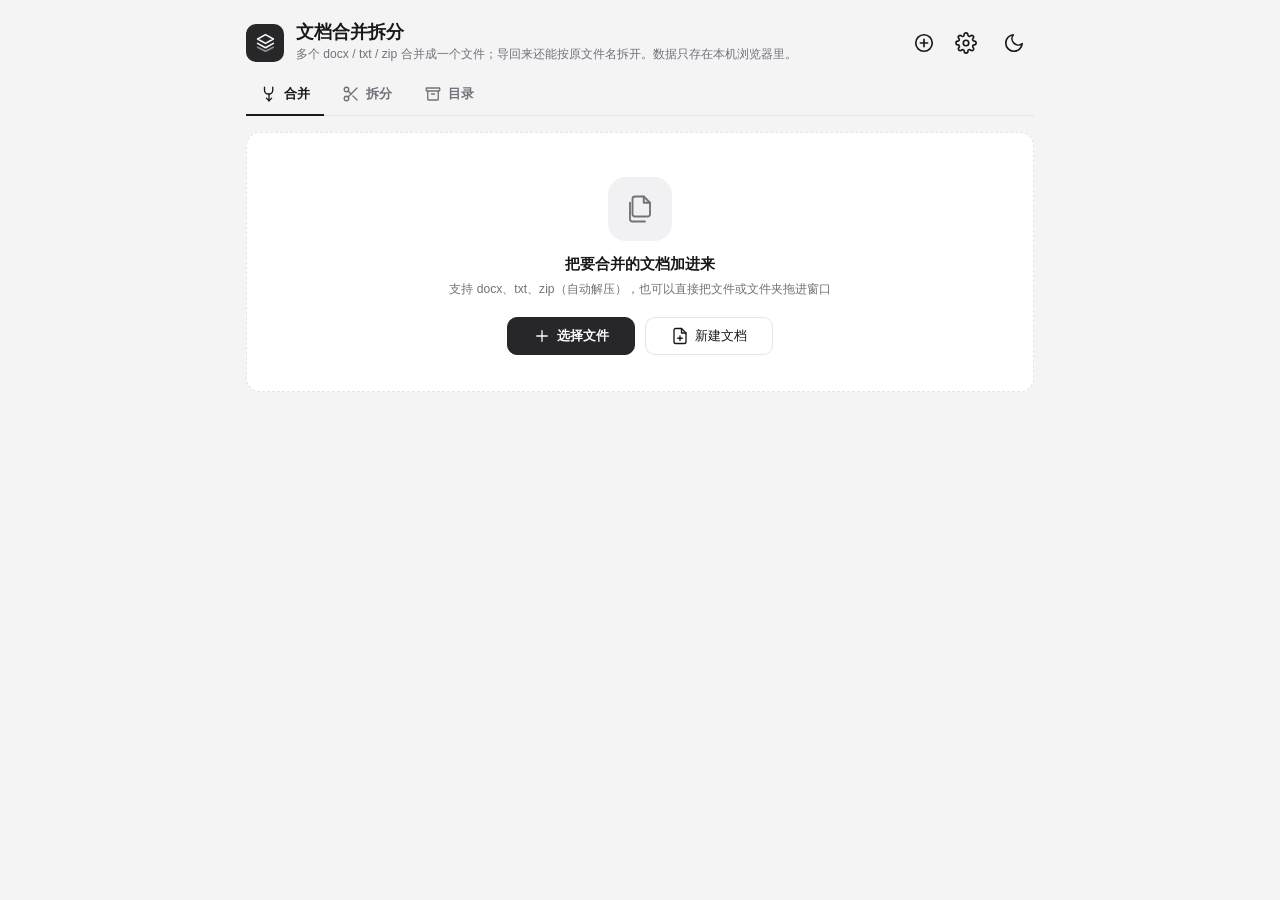
==== commit 6e6f76d8: "Add custom split markers, notes, and font size setting Split markers are templates with a {文件名} plac" ====
--- a/index.html
+++ b/index.html
@@ -6,6 +6,7 @@
 <title>文档合并拆分</title>
 <style>
 :root {
+  --fs: .93;
   --bg: #f4f4f5;
   --panel: #ffffff;
   --text: #18181b;
@@ -53,7 +54,7 @@
 html { -webkit-text-size-adjust: 100%; }
 body {
   margin: 0; background: var(--bg); color: var(--text);
-  font: 14px/1.55 -apple-system, BlinkMacSystemFont, "Segoe UI", "PingFang SC", "Microsoft YaHei", sans-serif;
+  font: calc(14px * var(--fs))/1.55 -apple-system, BlinkMacSystemFont, "Segoe UI", "PingFang SC", "Microsoft YaHei", sans-serif;
   -webkit-tap-highlight-color: transparent;
 }
 body.layer-open { overflow: hidden; }
@@ -62,14 +63,14 @@
 svg.i.lg { width: 30px; height: 30px; stroke-width: 1.5; }
 .hidden { display: none !important; }
 .muted { color: var(--muted); }
-.small { font-size: 12px; }
+.small { font-size: calc(12px * var(--fs)); }
 .spacer { flex: 1; }
 .err-text { color: var(--danger); }
 
 /* ---------- 按钮 ---------- */
 .btn {
   display: inline-flex; align-items: center; justify-content: center; gap: 6px;
-  font-size: 14px; padding: 8px 14px; border-radius: 10px; cursor: pointer; min-height: 38px;
+  font-size: calc(14px * var(--fs)); padding: 8px 14px; border-radius: 10px; cursor: pointer; min-height: 38px;
   border: 1px solid var(--border); background: var(--panel); color: var(--text); white-space: nowrap;
 }
 .btn:hover { background: var(--hover); }
@@ -85,7 +86,7 @@
 .iconbtn:hover { background: var(--hover); }
 .iconbtn:active { background: var(--press); }
 .iconbtn svg.i { width: 22px; height: 22px; }
-.textbtn { border: 0; background: none; color: var(--text); font-weight: 600; font-size: 14px; padding: 6px 10px; border-radius: 8px; cursor: pointer; white-space: nowrap; }
+.textbtn { border: 0; background: none; color: var(--text); font-weight: 600; font-size: calc(14px * var(--fs)); padding: 6px 10px; border-radius: 8px; cursor: pointer; white-space: nowrap; }
 .textbtn:hover { background: var(--hover); }
 .textbtn:disabled { opacity: .4; }
 
@@ -95,8 +96,8 @@
 .brand { display: flex; align-items: center; gap: 12px; flex: 1; min-width: 0; }
 .logo { width: 38px; height: 38px; border-radius: 10px; background: var(--primary); color: var(--primary-text); display: flex; align-items: center; justify-content: center; flex: none; }
 .logo svg.i { width: 21px; height: 21px; }
-.appbar h1 { margin: 0; font-size: 19px; line-height: 1.2; }
-.appbar .desc { margin: 2px 0 0; color: var(--muted); font-size: 13px; }
+.appbar h1 { margin: 0; font-size: calc(19px * var(--fs)); line-height: 1.2; }
+.appbar .desc { margin: 2px 0 0; color: var(--muted); font-size: calc(13px * var(--fs)); }
 .appbar .page-name { display: none; }
 .appbar-actions { display: flex; gap: 2px; }
 .tabbar { display: flex; gap: 4px; border-bottom: 1px solid var(--border); margin-bottom: 16px; }
@@ -106,18 +107,18 @@
 }
 .tab:hover { color: var(--text); }
 .tab.active { color: var(--text); border-bottom-color: var(--text); }
-.badge { min-width: 18px; padding: 0 6px; border-radius: 9px; background: var(--chip); color: var(--muted); font-size: 11px; line-height: 18px; text-align: center; font-weight: 600; }
+.badge { min-width: 18px; padding: 0 6px; border-radius: 9px; background: var(--chip); color: var(--muted); font-size: calc(11px * var(--fs)); line-height: 18px; text-align: center; font-weight: 600; }
 .badge:empty { display: none; }
 
 /* ---------- 列表（像聊天列表） ---------- */
-.list-head { display: flex; align-items: center; gap: 8px; min-height: 40px; padding: 4px 4px 6px; color: var(--muted); font-size: 13px; flex-wrap: wrap; }
+.list-head { display: flex; align-items: center; gap: 8px; min-height: 40px; padding: 4px 4px 6px; color: var(--muted); font-size: calc(13px * var(--fs)); flex-wrap: wrap; }
 .list { list-style: none; margin: 0; padding: 0; background: var(--panel); border: 1px solid var(--border); border-radius: 14px; overflow: hidden; }
 .list:empty { display: none; }
 .row { position: relative; overflow: hidden; }
 .row + .row .row-front::before { content: ""; position: absolute; top: 0; left: 66px; right: 0; border-top: 1px solid var(--border); }
 .row-back { position: absolute; top: 0; bottom: 0; right: 0; display: flex; visibility: hidden; }
 .row.swiped .row-back { visibility: visible; }
-.row-back button { border: 0; color: #fff; font-size: 14px; width: 74px; cursor: pointer; }
+.row-back button { border: 0; color: #fff; font-size: calc(14px * var(--fs)); width: 74px; cursor: pointer; }
 .row-back .gray { background: var(--swipe-gray); }
 .row-back .dark { background: var(--swipe-dark); }
 .row-back .red { background: var(--swipe-red); }
@@ -132,16 +133,16 @@
 @media (hover: hover) and (pointer: fine) { .row-front:hover { background: var(--hover); } }
 .avatar {
   width: 42px; height: 42px; border-radius: 10px; flex: none; display: flex; align-items: center; justify-content: center;
-  font-size: 10.5px; font-weight: 700; letter-spacing: .3px; background: var(--chip); color: var(--muted); border: 1px solid var(--border);
+  font-size: calc(10.5px * var(--fs)); font-weight: 700; letter-spacing: .3px; background: var(--chip); color: var(--muted); border: 1px solid var(--border);
 }
 .avatar.docx, .avatar.merge { background: var(--chip-strong); color: var(--chip-strong-text); border-color: var(--chip-strong); }
 .avatar.err { color: var(--danger); border-color: currentColor; background: transparent; }
 .avatar svg.i { width: 20px; height: 20px; }
 .row-main { flex: 1; min-width: 0; }
-.row-title { font-size: 15px; overflow: hidden; text-overflow: ellipsis; white-space: nowrap; }
-.row-sub { font-size: 13px; color: var(--muted); overflow: hidden; text-overflow: ellipsis; white-space: nowrap; margin-top: 1px; }
+.row-title { font-size: calc(15px * var(--fs)); overflow: hidden; text-overflow: ellipsis; white-space: nowrap; }
+.row-sub { font-size: calc(13px * var(--fs)); color: var(--muted); overflow: hidden; text-overflow: ellipsis; white-space: nowrap; margin-top: 1px; }
 .row-sub:empty { display: none; }
-.row-right { display: flex; flex-direction: column; align-items: flex-end; gap: 4px; font-size: 12px; color: var(--faint); flex: none; align-self: flex-start; padding-top: 2px; }
+.row-right { display: flex; flex-direction: column; align-items: flex-end; gap: 4px; font-size: calc(12px * var(--fs)); color: var(--faint); flex: none; align-self: flex-start; padding-top: 2px; }
 .row-hover { display: none; gap: 2px; flex: none; }
 .row-hover .iconbtn { width: 34px; height: 34px; color: var(--muted); }
 .row-hover .iconbtn svg.i { width: 18px; height: 18px; }
@@ -160,37 +161,37 @@
 mark { background: var(--chip-strong); color: var(--chip-strong-text); border-radius: 3px; padding: 0 2px; }
 
 .chips { display: flex; gap: 6px; flex-wrap: wrap; align-items: center; }
-.chip { border: 1px solid var(--border); background: var(--panel); border-radius: 999px; padding: 4px 12px; font-size: 13px; color: var(--text); cursor: pointer; }
+.chip { border: 1px solid var(--border); background: var(--panel); border-radius: 999px; padding: 4px 12px; font-size: calc(13px * var(--fs)); color: var(--text); cursor: pointer; }
 .chip:hover { background: var(--hover); }
 .chip.on { background: var(--primary); color: var(--primary-text); border-color: var(--primary); }
 
 /* ---------- 空状态 / 拖入 ---------- */
 .empty-state { text-align: center; padding: 44px 16px 36px; color: var(--muted); background: var(--panel); border: 1.5px dashed var(--border); border-radius: 14px; }
 .empty-state .big { width: 64px; height: 64px; border-radius: 18px; background: var(--chip); color: var(--muted); display: inline-flex; align-items: center; justify-content: center; margin-bottom: 12px; }
-.empty-state h3 { margin: 0 0 4px; color: var(--text); font-size: 16px; }
-.empty-state p { margin: 0 0 18px; font-size: 13px; }
+.empty-state h3 { margin: 0 0 4px; color: var(--text); font-size: calc(16px * var(--fs)); }
+.empty-state p { margin: 0 0 18px; font-size: calc(13px * var(--fs)); }
 .empty-state .actions { display: flex; gap: 10px; justify-content: center; flex-wrap: wrap; }
 .empty-state .actions .btn { min-width: 128px; }
 .empty-plain { text-align: center; color: var(--faint); padding: 36px 0; }
 .drop-overlay { position: fixed; inset: 0; z-index: 80; display: none; align-items: center; justify-content: center; background: rgba(0,0,0,.35); pointer-events: none; }
-.drop-overlay div { background: var(--panel); border: 2px dashed var(--text); border-radius: 16px; padding: 28px 40px; font-size: 16px; font-weight: 600; display: flex; gap: 10px; align-items: center; }
+.drop-overlay div { background: var(--panel); border: 2px dashed var(--text); border-radius: 16px; padding: 28px 40px; font-size: calc(16px * var(--fs)); font-weight: 600; display: flex; gap: 10px; align-items: center; }
 body.dragging-files .drop-overlay { display: flex; }
 
 /* ---------- 搜索 ---------- */
 .searchbar { position: relative; display: flex; align-items: center; margin-bottom: 10px; }
 .searchbar svg.i { position: absolute; left: 11px; color: var(--faint); pointer-events: none; }
-.searchbar input { width: 100%; height: 40px; border: 0; border-radius: 10px; background: var(--chip); color: var(--text); padding: 0 12px 0 36px; font: inherit; font-size: 15px; }
+.searchbar input { width: 100%; height: 40px; border: 0; border-radius: 10px; background: var(--chip); color: var(--text); padding: 0 12px 0 36px; font: inherit; font-size: calc(15px * var(--fs)); }
 .searchbar input:focus { outline: 2px solid var(--border); }
-.foot-info { text-align: center; color: var(--faint); font-size: 12px; padding: 14px 0; }
+.foot-info { text-align: center; color: var(--faint); font-size: calc(12px * var(--fs)); padding: 14px 0; }
 
 /* ---------- 底部合并栏（像聊天输入框） ---------- */
 .composer {
   position: sticky; bottom: 14px; margin-top: 14px; z-index: 20; display: flex; gap: 8px; align-items: center;
   padding: 8px; background: var(--panel); border: 1px solid var(--border); border-radius: 16px; box-shadow: var(--pop-shadow);
 }
-.composer input { flex: 1; min-width: 0; height: 40px; border: 0; border-radius: 10px; background: var(--chip); color: var(--text); padding: 0 12px; font: inherit; font-size: 15px; }
+.composer input { flex: 1; min-width: 0; height: 40px; border: 0; border-radius: 10px; background: var(--chip); color: var(--text); padding: 0 12px; font: inherit; font-size: calc(15px * var(--fs)); }
 .composer input:focus { outline: 2px solid var(--border); }
-.fmt-chip { height: 40px; padding: 0 10px; border-radius: 10px; border: 1px solid var(--border); background: var(--panel); font-size: 12px; font-weight: 700; letter-spacing: .4px; cursor: pointer; color: var(--muted); flex: none; }
+.fmt-chip { height: 40px; padding: 0 10px; border-radius: 10px; border: 1px solid var(--border); background: var(--panel); font-size: calc(12px * var(--fs)); font-weight: 700; letter-spacing: .4px; cursor: pointer; color: var(--muted); flex: none; }
 .sendbtn { height: 40px; padding: 0 16px; border-radius: 10px; border: 0; background: var(--primary); color: var(--primary-text); font-weight: 600; display: inline-flex; align-items: center; gap: 6px; cursor: pointer; flex: none; }
 .sendbtn:disabled { opacity: .35; cursor: not-allowed; }
 
@@ -199,7 +200,7 @@
 .menu-bg { background: transparent; animation: none; padding: 0; display: block; }
 .page { width: 100%; max-width: 760px; height: min(880px, 90vh); background: var(--bg); border-radius: 16px; display: flex; flex-direction: column; overflow: hidden; box-shadow: var(--pop-shadow); }
 .page-bar { flex: none; display: flex; align-items: center; gap: 4px; height: 54px; padding: 0 6px; background: var(--panel); border-bottom: 1px solid var(--border); }
-.page-bar h2 { flex: 1; min-width: 0; margin: 0; text-align: center; font-size: 16px; overflow: hidden; text-overflow: ellipsis; white-space: nowrap; }
+.page-bar h2 { flex: 1; min-width: 0; margin: 0; text-align: center; font-size: calc(16px * var(--fs)); overflow: hidden; text-overflow: ellipsis; white-space: nowrap; }
 .bar-l, .bar-r { min-width: 80px; display: flex; align-items: center; }
 .bar-r { justify-content: flex-end; }
 .page-body { flex: 1; overflow: auto; padding: 14px; -webkit-overflow-scrolling: touch; overscroll-behavior: contain; }
@@ -208,15 +209,15 @@
 .page-foot .btn { flex: 1; min-height: 44px; }
 .sheet-bg { align-items: center; }
 .sheet { width: 100%; max-width: 400px; background: var(--panel); border-radius: 16px; padding: 6px; box-shadow: var(--pop-shadow); }
-.sheet-title { padding: 10px 14px 8px; font-size: 13px; color: var(--muted); text-align: center; overflow: hidden; text-overflow: ellipsis; white-space: nowrap; }
-.sheet-item { display: flex; align-items: center; gap: 12px; width: 100%; border: 0; background: none; font-size: 16px; padding: 13px 16px; border-radius: 10px; cursor: pointer; text-align: left; }
+.sheet-title { padding: 10px 14px 8px; font-size: calc(13px * var(--fs)); color: var(--muted); text-align: center; overflow: hidden; text-overflow: ellipsis; white-space: nowrap; }
+.sheet-item { display: flex; align-items: center; gap: 12px; width: 100%; border: 0; background: none; font-size: calc(16px * var(--fs)); padding: 13px 16px; border-radius: 10px; cursor: pointer; text-align: left; }
 .sheet-item:hover, .sheet-item:active { background: var(--hover); }
-.sheet-item .hint { margin-left: auto; color: var(--faint); font-size: 13px; }
+.sheet-item .hint { margin-left: auto; color: var(--faint); font-size: calc(13px * var(--fs)); }
 .sheet-item.danger { color: var(--danger); }
 .sheet-item:disabled { opacity: .35; }
 .sheet-item.cancel { justify-content: center; color: var(--muted); border-top: 6px solid var(--bg); border-radius: 0; margin-top: 4px; }
 .menu { position: fixed; min-width: 176px; background: var(--panel); border: 1px solid var(--border); border-radius: 12px; padding: 5px; box-shadow: var(--pop-shadow); animation: pop .12s ease-out; }
-.menu-item { display: flex; align-items: center; gap: 10px; width: 100%; border: 0; background: none; font-size: 15px; padding: 10px 12px; border-radius: 8px; cursor: pointer; text-align: left; white-space: nowrap; }
+.menu-item { display: flex; align-items: center; gap: 10px; width: 100%; border: 0; background: none; font-size: calc(15px * var(--fs)); padding: 10px 12px; border-radius: 8px; cursor: pointer; text-align: left; white-space: nowrap; }
 .menu-item:hover, .menu-item:active { background: var(--hover); }
 .menu-item.danger { color: var(--danger); }
 .menu-item:disabled { opacity: .35; }
@@ -227,46 +228,64 @@
 @keyframes up { from { transform: translateY(40%); } }
 
 /* ---------- 设置（分组单元格） ---------- */
-.group-title { font-size: 12px; color: var(--muted); padding: 14px 6px 6px; }
+.group-title { font-size: calc(12px * var(--fs)); color: var(--muted); padding: 14px 6px 6px; }
 .group { background: var(--panel); border: 1px solid var(--border); border-radius: 14px; overflow: hidden; }
 .cell { display: flex; align-items: center; gap: 10px; padding: 12px 14px; min-height: 50px; }
 .cell + .cell { border-top: 1px solid var(--border); }
-.cell .label { flex: 1; font-size: 15px; }
+.cell .label { flex: 1; font-size: calc(15px * var(--fs)); }
 .cell.col { flex-direction: column; align-items: stretch; }
-.cell textarea { width: 100%; font: inherit; font-size: 14px; padding: 10px; border: 1px solid var(--border); border-radius: 10px; background: var(--bg); color: var(--text); resize: vertical; min-height: 80px; }
+.cell textarea { width: 100%; font: inherit; font-size: calc(14px * var(--fs)); padding: 10px; border: 1px solid var(--border); border-radius: 10px; background: var(--bg); color: var(--text); resize: vertical; min-height: 80px; }
 .group .sheet-item { border-radius: 0; margin: 0; }
-.group-note { font-size: 12px; color: var(--muted); padding: 8px 6px 0; }
+.group-note { font-size: calc(12px * var(--fs)); color: var(--muted); padding: 8px 6px 0; }
 .switch { appearance: none; -webkit-appearance: none; width: 46px; height: 28px; border-radius: 14px; background: var(--border); position: relative; cursor: pointer; transition: background .15s; flex: none; margin: 0; }
 .switch::after { content: ""; position: absolute; top: 3px; left: 3px; width: 22px; height: 22px; border-radius: 50%; background: #fff; box-shadow: 0 1px 3px rgba(0,0,0,.25); transition: transform .15s; }
 .switch:checked { background: var(--primary); }
 .switch:checked::after { transform: translateX(18px); background: var(--primary-text); }
 .seg { display: inline-flex; background: var(--chip); border-radius: 9px; padding: 2px; }
-.seg button { border: 0; background: none; padding: 5px 14px; border-radius: 7px; font-size: 13px; font-weight: 600; color: var(--muted); cursor: pointer; }
+.seg button { border: 0; background: none; padding: 5px 14px; border-radius: 7px; font-size: calc(13px * var(--fs)); font-weight: 600; color: var(--muted); cursor: pointer; }
 .seg button.on { background: var(--panel); color: var(--text); box-shadow: 0 1px 3px rgba(0,0,0,.12); }
 
 /* ---------- 编辑 / 预览 ---------- */
 .editor-name { display: flex; align-items: center; gap: 10px; padding: 10px 14px; background: var(--panel); border-bottom: 1px solid var(--border); }
-.editor-name label { color: var(--muted); font-size: 13px; flex: none; }
-.editor-name input { flex: 1; min-width: 0; border: 0; background: none; color: var(--text); font: inherit; font-size: 15px; padding: 6px 0; outline: none; }
-.editor-text { flex: 1; width: 100%; border: 0; resize: none; padding: 14px; background: var(--panel); color: var(--text); outline: none; font: 15px/1.7 -apple-system, BlinkMacSystemFont, "PingFang SC", "Microsoft YaHei", sans-serif; }
-.editor-count { padding: 6px 14px; font-size: 12px; color: var(--faint); background: var(--panel); border-top: 1px solid var(--border); }
-.doc-view { background: var(--panel); border: 1px solid var(--border); border-radius: 14px; padding: 20px 22px; font-size: 14px; line-height: 1.75; }
+.editor-name label { color: var(--muted); font-size: calc(13px * var(--fs)); flex: none; }
+.editor-name input { flex: 1; min-width: 0; border: 0; background: none; color: var(--text); font: inherit; font-size: calc(15px * var(--fs)); padding: 6px 0; outline: none; }
+.editor-text { flex: 1; width: 100%; border: 0; resize: none; padding: 14px; background: var(--panel); color: var(--text); outline: none; font: calc(15px * var(--fs))/1.7 -apple-system, BlinkMacSystemFont, "PingFang SC", "Microsoft YaHei", sans-serif; }
+.editor-count { padding: 6px 14px; font-size: calc(12px * var(--fs)); color: var(--faint); background: var(--panel); border-top: 1px solid var(--border); }
+.doc-view { background: var(--panel); border: 1px solid var(--border); border-radius: 14px; padding: 20px 22px; font-size: calc(14px * var(--fs)); line-height: 1.75; }
 .doc-view .p { white-space: pre-wrap; word-break: break-word; min-height: 1.75em; }
-.doc-view .t { font-size: 19px; font-weight: 700; margin-bottom: 4px; }
-.doc-view .meta { color: var(--muted); font-size: 13px; }
-.doc-view .b { margin: 18px 0 6px; padding: 4px 10px; background: var(--chip); border-left: 3px solid var(--text); font-weight: 600; font-size: 13px; word-break: break-all; }
-.doc-view .e { margin: 6px 0 4px; padding: 2px 10px; color: var(--faint); font-size: 12px; border-left: 3px solid var(--border); word-break: break-all; }
+.doc-view .t { font-size: calc(19px * var(--fs)); font-weight: 700; margin-bottom: 4px; }
+.doc-view .meta { color: var(--muted); font-size: calc(13px * var(--fs)); }
+.doc-view .b { margin: 18px 0 6px; padding: 4px 10px; background: var(--chip); border-left: 3px solid var(--text); font-weight: 600; font-size: calc(13px * var(--fs)); word-break: break-all; }
+.doc-view .e { margin: 6px 0 4px; padding: 2px 10px; color: var(--faint); font-size: calc(12px * var(--fs)); border-left: 3px solid var(--border); word-break: break-all; }
 .doc-view .more-note { color: var(--muted); text-align: center; padding: 16px 0 0; }
 .summary { display: flex; align-items: center; gap: 12px; padding: 14px; background: var(--panel); border: 1px solid var(--border); border-radius: 14px; margin-bottom: 4px; }
 .summary .avatar { width: 48px; height: 48px; }
-.summary .s-title { font-size: 16px; font-weight: 600; word-break: break-all; }
-.summary .s-sub { font-size: 13px; color: var(--muted); }
-
+.summary .s-title { font-size: calc(16px * var(--fs)); font-weight: 600; word-break: break-all; }
+.summary .s-sub { font-size: calc(13px * var(--fs)); color: var(--muted); }
+
+
+/* ---------- 拆分词 / 批注 ---------- */
+.marker-card { display: flex; flex-wrap: wrap; align-items: center; gap: 10px; padding: 12px 14px; background: var(--panel); border: 1px solid var(--border); border-radius: 14px; margin: 10px 0 4px; }
+.mk-main { flex: 1; min-width: 0; }
+.mk-label { font-size: calc(12px * var(--fs)); color: var(--muted); }
+.mk-code { font-size: calc(15px * var(--fs)); font-weight: 600; word-break: break-all; }
+.mk-hint { flex-basis: 100%; font-size: calc(12px * var(--fs)); color: var(--muted); }
+.mk-hint.err-text { color: var(--danger); }
+.mk-editor { display: flex; flex-direction: column; gap: 8px; }
+.mk-input { width: 100%; height: 42px; border: 1px solid var(--border); border-radius: 10px; background: var(--bg); color: var(--text); padding: 0 12px; font: inherit; font-size: calc(15px * var(--fs)); }
+.mk-input:focus { outline: 2px solid var(--border); }
+.note-tag { display: inline-block; font-size: calc(11px * var(--fs)); font-weight: 600; padding: 0 5px; margin-right: 6px; border-radius: 4px; line-height: 17px; background: var(--chip-strong); color: var(--chip-strong-text); vertical-align: 1px; }
+.row-edit { width: 36px; height: 36px; color: var(--muted); margin: -6px -4px; }
+.row-edit svg.i { width: 19px; height: 19px; }
+.list.sorting .row-edit { display: none; }
+.summary.tappable { cursor: pointer; }
+.summary.tappable:hover { background: var(--hover); }
+.s-note { margin-top: 4px; font-size: calc(13px * var(--fs)); }
 /* ---------- 提示 ---------- */
 #toasts { position: fixed; left: 50%; transform: translateX(-50%); bottom: 96px; z-index: 90; display: flex; flex-direction: column; gap: 8px; align-items: center; pointer-events: none; width: max-content; max-width: calc(100% - 32px); }
-.toast { background: rgba(24,24,27,.92); color: #fafafa; padding: 10px 16px; border-radius: 10px; font-size: 14px; text-align: center; animation: fade .2s; box-shadow: var(--pop-shadow); }
+.toast { background: rgba(24,24,27,.92); color: #fafafa; padding: 10px 16px; border-radius: 10px; font-size: calc(14px * var(--fs)); text-align: center; animation: fade .2s; box-shadow: var(--pop-shadow); }
 .toast.err { background: var(--swipe-red); }
-.wx-tip { display: flex; gap: 8px; align-items: flex-start; background: var(--chip); border: 1px solid var(--border); border-radius: 12px; padding: 10px 12px; margin: 12px 0 0; font-size: 13px; }
+.wx-tip { display: flex; gap: 8px; align-items: flex-start; background: var(--chip); border: 1px solid var(--border); border-radius: 12px; padding: 10px 12px; margin: 12px 0 0; font-size: calc(13px * var(--fs)); }
 @media (pointer: coarse) { .no-touch { display: none !important; } }
 
 /* ---------- 手机 ---------- */
@@ -278,14 +297,14 @@
     background: var(--bar-bg); -webkit-backdrop-filter: saturate(1.6) blur(16px); backdrop-filter: saturate(1.6) blur(16px);
   }
   .appbar .logo, .appbar .desc, .appbar .app-name { display: none; }
-  .appbar .page-name { display: block; font-size: 20px; }
+  .appbar .page-name { display: block; font-size: calc(20px * var(--fs)); }
   .wx-tip { margin: 8px 12px 0; }
   .tabbar {
     position: fixed; left: 0; right: 0; bottom: 0; z-index: 30; margin: 0; gap: 0; border-top: 1px solid var(--border); border-bottom: 0;
     background: var(--bar-bg); -webkit-backdrop-filter: saturate(1.6) blur(16px); backdrop-filter: saturate(1.6) blur(16px);
     padding-bottom: env(safe-area-inset-bottom);
   }
-  .tab { flex: 1; flex-direction: column; gap: 2px; padding: 7px 0 5px; font-size: 11px; font-weight: 500; border: 0; margin: 0; color: var(--faint); }
+  .tab { flex: 1; flex-direction: column; gap: 2px; padding: 7px 0 5px; font-size: calc(11px * var(--fs)); font-weight: 500; border: 0; margin: 0; color: var(--faint); }
   .tab svg.i { width: 24px; height: 24px; }
   .tab.active { color: var(--text); }
   .tab .badge { position: absolute; top: 3px; left: calc(50% + 8px); background: var(--chip-strong); color: var(--chip-strong-text); }
@@ -299,7 +318,7 @@
     border-left: 0; border-right: 0; border-bottom: 0; box-shadow: none; padding: 8px 10px; background: var(--bar-bg);
     -webkit-backdrop-filter: saturate(1.6) blur(16px); backdrop-filter: saturate(1.6) blur(16px);
   }
-  input, textarea, select, .composer input, .searchbar input { font-size: 16px !important; }
+  input, textarea, select, .composer input, .searchbar input { font-size: max(16px, calc(16px * var(--fs))) !important; }
   .layer-bg { padding: 0; }
   .page-bg { align-items: stretch; background: rgba(0,0,0,.2); }
   .page { max-width: none; height: 100%; border-radius: 0; animation: slide .22s ease-out; }
@@ -606,66 +625,144 @@
 
 // ---------- 合并 / 拆分格式 ----------
 const TITLE_PREFIX = '【文档合集】';
+// 拆分词：每个文件开头的那一行，{文件名} 会换成真正的文件名。“经典”是最早的 <<<<< 开始/结束 >>>>> 格式
+const NAME_TOKEN = '{文件名}';
+const CLASSIC = '经典';
+const MARKER_PRESETS = ['═════ {文件名} ═════', '✦ {文件名} ✦', '—— {文件名} ——', '### {文件名}', '【{文件名}】', CLASSIC];
+const DEFAULT_MARKER = MARKER_PRESETS[0];
 const beginLine = (i, n, name) => `<<<<<<<<<< 文件 ${i}/${n} 开始：${name} >>>>>>>>>>`;
 const endLine = (i, n, name) => `<<<<<<<<<< 文件 ${i}/${n} 结束：${name} >>>>>>>>>>`;
 const BEGIN_RE = /^\s*<{3,}\s*文件\s*\d+\s*\/\s*\d+\s*开始\s*[:：]\s*(.*?)\s*>{3,}\s*$/;
 const END_RE = /^\s*<{3,}\s*文件\s*\d+\s*\/\s*\d+\s*结束\s*[:：]\s*(.*?)\s*>{3,}\s*$/;
-
-// 合并文件开头放什么：标题+统计、说明文字、目录，都可以关掉
-const DEFAULT_INTRO = '本文件由「文档合并拆分」工具生成，导回工具即可按原文件名拆分。请勿改动 <<<<< 分隔行 >>>>>。';
-const DEFAULT_HEADER = { title: true, toc: true, intro: DEFAULT_INTRO };
+const DECLARE_PREFIX = '拆分词：';
+const DECLARE_RE = /^\s*拆分词\s*[:：]\s*(.+?)\s*$/;
+const reEsc = s => s.replace(/[.*+?^${}()|[\]\\]/g, '\\$&');
+const oneLine = s => String(s || '').replace(/\s*\n\s*/g, ' ').trim();
+
+// 整理用户输入的拆分词：去掉“拆分词：”前缀；没写 {文件名} 就放在最后；只有 {文件名} 没有别的字不算
+function normMarker(m) {
+  m = String(m || '').replace(/^\s*拆分词\s*[:：]\s*/, '').trim();
+  if (!m) return '';
+  if (m.startsWith(CLASSIC)) return CLASSIC;
+  if (!m.includes(NAME_TOKEN)) m += ' ' + NAME_TOKEN;
+  return m.replace(NAME_TOKEN, '').trim() ? m : '';
+}
+const sepLine = (marker, name) => marker.replace(NAME_TOKEN, () => name);
+
+// 返回一个函数：这一行是分隔行就返回文件名，不是就返回 null
+function markerMatcher(marker) {
+  if (marker === CLASSIC) return line => { const m = BEGIN_RE.exec(line); return m ? m[1] : null; };
+  const i = marker.indexOf(NAME_TOKEN);
+  const pre = marker.slice(0, i).trim(), suf = marker.slice(i + NAME_TOKEN.length).trim();
+  const re = new RegExp('^\\s*' + reEsc(pre) + '\\s*(.*?)\\s*' + reEsc(suf) + '\\s*$');
+  return line => { const m = re.exec(line); return m ? m[1] : null; };
+}
+
+// 合并文件开头放什么：标题+统计、拆分词、说明文字、目录，都可以关掉
+const DEFAULT_INTRO = '本文件由「文档合并拆分」工具生成，导回工具即可按原文件名拆开。';
+const DEFAULT_HEADER = { title: true, declare: true, toc: true, intro: DEFAULT_INTRO };
 
 // 生成合并内容：返回段落数组，txt 直接按行拼接，docx 每行一个段落
-function mergedParas(title, files, header = DEFAULT_HEADER) {
+function mergedParas(title, files, header = DEFAULT_HEADER, marker = DEFAULT_MARKER) {
   const n = files.length;
   const paras = [];
   if (header.title) {
     paras.push({ text: TITLE_PREFIX + title, kind: 'title' });
     paras.push({ text: `共 ${n} 个文件 · 生成于 ${fmtTime(Date.now())}`, kind: 'meta' });
   }
+  if (header.declare !== false) paras.push({ text: DECLARE_PREFIX + marker, kind: 'meta' });
   if (header.intro && header.intro.trim()) {
     for (const line of normalizeNL(header.intro.trim()).split('\n')) paras.push({ text: line, kind: 'meta' });
   }
   if (header.toc) {
     paras.push({ text: '目录：', kind: 'meta' });
-    files.forEach((f, i) => paras.push({ text: `${i + 1}. ${f.name}`, kind: 'meta' }));
+    files.forEach((f, i) => paras.push({ text: `${i + 1}. ${f.name}` + (oneLine(f.note) ? `　（${oneLine(f.note)}）` : ''), kind: 'meta' }));
   }
   if (paras.length) paras.push({ text: '' });
   files.forEach((f, i) => {
-    paras.push({ text: beginLine(i + 1, n, f.name), kind: 'begin' });
+    paras.push({ text: marker === CLASSIC ? beginLine(i + 1, n, f.name) : sepLine(marker, f.name), kind: 'begin' });
     for (const line of normalizeNL(f.text).split('\n')) paras.push({ text: line });
-    paras.push({ text: endLine(i + 1, n, f.name), kind: 'end' });
+    if (marker === CLASSIC) paras.push({ text: endLine(i + 1, n, f.name), kind: 'end' });
     paras.push({ text: '' });
   });
   return paras;
 }
 
-async function mergedBlob(title, files, format, header) {
-  const paras = mergedParas(title, files, header);
+async function mergedBlob(title, files, format, header, marker) {
+  const paras = mergedParas(title, files, header, marker);
   return format === 'docx' ? buildDocx(paras) : txtBlob(paras.map(p => p.text).join('\n'));
 }
 
-const markerLine = text => normalizeNL(text).split('\n').find(l => BEGIN_RE.test(l) || END_RE.test(l));
-
-function parseMerged(text) {
+// 检查合并结果能不能原样拆回来：除了真正的分隔行，别的行都不能长得像分隔行
+function mergeProblem(title, files, header, marker) {
+  if (!marker) return '拆分词不能为空';
+  const match = markerMatcher(marker);
+  let i = -1;
+  for (const p of mergedParas(title, files, header, marker)) {
+    if (p.kind === 'begin') { i++; if (match(p.text) !== files[i].name.trim()) return `文件名「${files[i].name}」和拆分词冲突，请改一下文件名或拆分词`; continue; }
+    if (p.kind === 'end') continue;
+    if (match(p.text) != null || (marker === CLASSIC && END_RE.test(p.text))) {
+      const where = i < 0 ? '开头的说明 / 目录' : `「${files[i].name}」`;
+      return `${where}里有一行「${p.text.slice(0, 24)}」和拆分词长得一样，拆分会出错。换一个拆分词就好`;
+    }
+  }
+  return null;
+}
+
+// 猜拆分词：先看开头有没有写“拆分词：xxx”，再看是不是经典格式，最后试常用的拆分词。sure 表示是写明了的
+function detectMarker(lines, candidates) {
+  for (const l of lines.slice(0, 400)) {
+    const m = DECLARE_RE.exec(l);
+    if (m && normMarker(m[1])) return { marker: normMarker(m[1]), sure: true };
+  }
+  if (lines.some(l => BEGIN_RE.test(l))) return { marker: CLASSIC, sure: true };
+  let best = null, bestN = 0;
+  for (const mk of candidates) {
+    if (mk === CLASSIC) continue;
+    const match = markerMatcher(mk), n = lines.filter(l => match(l) != null).length;
+    if (n > bestN) { best = mk; bestN = n; }
+  }
+  return { marker: best, sure: false };
+}
+
+function parseMerged(text, marker, candidates = MARKER_PRESETS) {
   const lines = normalizeNL(text).split('\n');
-  let title = null, cur = null;
-  const files = [];
+  let sure = true;
+  if (marker) marker = normMarker(marker);
+  else ({ marker, sure } = detectMarker(lines, candidates));
+  if (!marker) return { marker: null, sure: false, title: null, files: [] };
+  const match = markerMatcher(marker);
+  let title = null, cur = null, inToc = false;
+  const files = [], notes = [];
   for (const line of lines) {
-    let m;
-    if ((m = BEGIN_RE.exec(line))) {
+    const name = match(line);
+    if (name != null) {
       if (cur) files.push(cur);
-      cur = { name: m[1] || `文件${files.length + 1}.txt`, lines: [] };
-    } else if (cur && END_RE.test(line)) {
-      files.push(cur); cur = null;
+      cur = { name: name || `文件${files.length + 1}.txt`, lines: [] };
     } else if (cur) {
-      cur.lines.push(line);
-    } else if (title == null && line.startsWith(TITLE_PREFIX)) {
-      title = line.slice(TITLE_PREFIX.length).trim();
+      if (marker === CLASSIC && END_RE.test(line)) { files.push(cur); cur = null; }
+      else cur.lines.push(line);
+    } else if (!files.length) {
+      // 第一个文件之前：标题和目录（目录里括号里的是批注）
+      if (title == null && line.startsWith(TITLE_PREFIX)) title = line.slice(TITLE_PREFIX.length).trim();
+      else if (/^\s*目录[:：]\s*$/.test(line)) inToc = true;
+      else if (inToc) {
+        const m = /^(\d+)\.\s(.*?)(?:　（(.*)）)?$/.exec(line);
+        if (m) notes[+m[1] - 1] = m[3] || ''; else inToc = false;
+      }
     }
   }
   if (cur) files.push(cur);
-  return { title, files: files.map(f => ({ name: f.name, text: f.lines.join('\n') })) };
+  return {
+    marker, sure, title,
+    files: files.map((f, i) => {
+      // 自定义拆分词的格式里，每个文件后面会多一个空行
+      if (marker !== CLASSIC && f.lines.length && f.lines[f.lines.length - 1] === '') f.lines.pop();
+      const out = { name: f.name, text: f.lines.join('\n') };
+      if (notes[i]) out.note = notes[i];
+      return out;
+    }),
+  };
 }
 
 // 目标格式：orig 按原扩展名；txt / docx 强制
@@ -880,7 +977,7 @@
 };
 document.addEventListener('pointerdown', e => { if (openSwipe && !openSwipe.contains(e.target)) closeSwipe(); }, true);
 
-function listRow({ avatar, title, sub, right, onTap, menu, swipe = [], hover = [] }) {
+function listRow({ avatar, title, sub, right, onTap, edit, menu, swipe = [], hover = [] }) {
   const back = h('div', { class: 'row-back' }, swipe.map(s => h('button', { class: s.cls || 'gray', onclick: e => { e.stopPropagation(); closeSwipe(); s.run(); } }, s.label)));
   const front = h('div', { class: 'row-front', tabindex: '0' },
     avatar,
@@ -889,6 +986,7 @@
     hover.length || menu ? h('div', { class: 'row-hover' },
       hover.map(a => h('button', { class: 'iconbtn', title: a.label, 'aria-label': a.label, onclick: e => { e.stopPropagation(); a.run(); } }, icon(a.icon))),
       menu ? h('button', { class: 'iconbtn', title: '更多', 'aria-label': '更多', onclick: e => { e.stopPropagation(); menuAt(e.currentTarget, menu()); } }, icon('more')) : null) : null,
+    edit ? h('button', { class: 'iconbtn row-edit', title: '编辑', 'aria-label': '编辑', onclick: e => { e.stopPropagation(); edit(); } }, icon('edit')) : null,
     h('span', { class: 'handle', title: '按住拖动', 'aria-label': '拖动排序' }, icon('handle')));
   const li = h('li', { class: 'row' }, swipe.length ? back : null, front);
 
@@ -1014,38 +1112,74 @@
       h('button', { class: 'textbtn', onclick: () => onSortMode(true) }, '排序')]));
 }
 
-// ---------- 编辑页：改名字和内容 ----------
-function openEditor({ name, text, heading = '编辑' }, onSave) {
+// ---------- 编辑页：改名字、批注和内容 ----------
+function openEditor({ name, text, note = '', heading = '编辑' }, onSave) {
   const nameIn = h('input', { type: 'text', value: name, placeholder: '比如 须知.txt', enterkeyhint: 'next', 'aria-label': '文件名' });
+  const noteIn = h('input', { type: 'text', value: note || '', placeholder: '可不填，比如：第 3 个注入 / 深度 4', enterkeyhint: 'next', 'aria-label': '批注' });
   const ta = h('textarea', { class: 'editor-text', spellcheck: 'false', placeholder: '在这里输入内容…', 'aria-label': '内容' });
   ta.value = text;
   const count = h('div', { class: 'editor-count' }, fmtChars(text.length));
   ta.addEventListener('input', () => { count.textContent = fmtChars(ta.value.length); });
-  nameIn.addEventListener('keydown', e => { if (e.key === 'Enter') { e.preventDefault(); ta.focus(); } });
+  nameIn.addEventListener('keydown', e => { if (e.key === 'Enter') { e.preventDefault(); noteIn.focus(); } });
+  noteIn.addEventListener('keydown', e => { if (e.key === 'Enter') { e.preventDefault(); ta.focus(); } });
   openPage(heading, api => {
     const save = () => {
       const n = nameIn.value.replace(/[\r\n]+/g, ' ').trim();
       if (!n) { toast('文件名不能为空', true); nameIn.focus(); return; }
-      if (/[<>]{3,}/.test(n)) { toast('文件名里不能有连续的 < 或 >', true); return; }
-      const bad = markerLine(ta.value);
-      if (bad) { toast('内容里有一行和分隔行一样，拆分会出错，请改一下：' + bad.slice(0, 30), true); return; }
-      onSave(n, normalizeNL(ta.value));
+      onSave(n, normalizeNL(ta.value), oneLine(noteIn.value));
       api.close(true);
     };
-    api.beforeClose = () => (nameIn.value === name && ta.value === text) || confirm('有修改还没保存，确定放弃？');
+    api.beforeClose = () => (nameIn.value === name && ta.value === text && noteIn.value === (note || '')) || confirm('有修改还没保存，确定放弃？');
     api.onKey = e => { if ((e.ctrlKey || e.metaKey) && e.key.toLowerCase() === 's') { e.preventDefault(); save(); } };
     return {
       right: [h('button', { class: 'textbtn', onclick: save }, '保存')],
-      body: h('div', { class: 'page-body flush' }, h('div', { class: 'editor-name' }, h('label', {}, '文件名'), nameIn), ta, count),
+      body: h('div', { class: 'page-body flush' },
+        h('div', { class: 'editor-name' }, h('label', {}, '文件名'), nameIn),
+        h('div', { class: 'editor-name' }, h('label', {}, '批注'), noteIn),
+        ta, count),
     };
   });
   if (!isTouch()) (name ? ta : nameIn).focus();
+}
+
+// ---------- 拆分词 ----------
+async function copyText(text, msg = '已复制') {
+  try { await navigator.clipboard.writeText(text); toast(msg); }
+  catch { prompt('长按复制下面的内容：', text); }
+}
+const copyMarker = marker => copyText(DECLARE_PREFIX + marker, '拆分词已复制，分享文件时一起发给对方');
+const markerShown = m => m === CLASSIC ? '经典（<<<<< 开始 / 结束 >>>>>）' : m;
+
+// 显示拆分词 + 一键复制
+function markerCard(marker, hint) {
+  return h('div', { class: 'marker-card' },
+    h('div', { class: 'mk-main' }, h('div', { class: 'mk-label' }, '拆分词'), h('div', { class: 'mk-code' }, markerShown(marker))),
+    ibtn('', 'copy', '复制', { onclick: () => copyMarker(marker) }),
+    hint ? h('div', { class: 'mk-hint' }, hint) : null);
+}
+
+// 输入拆分词：带效果预览和常用写法
+function markerInput(value, onChange, { debounce = 0 } = {}) {
+  const inp = h('input', { type: 'text', class: 'mk-input', value: value === CLASSIC ? CLASSIC : value, placeholder: '比如 ✦ {文件名} ✦', spellcheck: 'false', 'aria-label': '拆分词' });
+  const prev = h('div', { class: 'mk-hint' });
+  let timer;
+  const paint = () => {
+    const m = normMarker(inp.value);
+    prev.textContent = m ? '效果：' + (m === CLASSIC ? beginLine(1, 3, '须知.txt') : sepLine(m, '须知.txt')) : '还没填拆分词';
+  };
+  const fire = () => { paint(); clearTimeout(timer); timer = setTimeout(() => onChange(normMarker(inp.value)), debounce); };
+  inp.addEventListener('input', fire);
+  const chips = h('div', { class: 'chips' }, [...new Set([...settings.markerHistory, ...MARKER_PRESETS])].slice(0, 9).map(m =>
+    h('button', { class: 'chip', onclick: () => { inp.value = m; fire(); } }, m === CLASSIC ? '经典' : m)));
+  paint();
+  return h('div', { class: 'mk-editor' }, inp, prev,
+    h('div', { class: 'mk-hint' }, '{文件名} 会换成每个文件的名字，不写就放在最后。常用：'), chips);
 }
 
 // ---------- 合并预览 ----------
 const PREVIEW_LIMIT = 6000;
-function previewMerged(title, files, header, foot) {
-  const paras = mergedParas(title, files, header);
+function previewMerged(title, files, header, marker, foot) {
+  const paras = mergedParas(title, files, header, marker);
   const view = h('div', { class: 'doc-view' });
   let buf = [];
   const flush = () => { if (buf.length) { view.append(h('div', { class: 'p' }, buf.join('\n'))); buf = []; } };
@@ -1059,6 +1193,7 @@
   const total = files.reduce((n, f) => n + f.text.length, 0);
   openPage('预览', api => ({
     body: h('div', { class: 'page-body' },
+      markerCard(marker, '分享合并文件时，把拆分词一起告诉对方。对方导入时如果没自动认出来，输入它就能拆开。'),
       h('div', { class: 'list-head' }, `${title} · ${files.length} 个文件 · ${fmtChars(total)}`), view),
     foot: h('div', { class: 'page-foot' }, foot.filter(Boolean).map(b =>
       ibtn(b.primary ? 'primary' : '', b.icon, b.label, { onclick: () => b.run(api) }))),
@@ -1080,9 +1215,14 @@
   const start = Math.max(0, i - 10), flat = s => s.replace(/\s+/g, ' ');
   return h('span', {}, (start ? '…' : '') + flat(text.slice(start, i)), h('mark', {}, text.slice(i, i + q.length)), flat(text.slice(i + q.length, i + q.length + 40)));
 }
+const noteTag = note => note ? h('span', {}, h('span', { class: 'note-tag' }, '批注'), note) : null;
+const fileSub = f => f.note
+  ? h('span', {}, noteTag(f.note), ' · ' + fmtChars(f.text.length))
+  : `${fmtChars(f.text.length)} · ${firstLine(f.text) || '（空）'}`;
 
 // ---------- 记录（目录里的一条） ----------
 const headerOf = rec => rec.header || DEFAULT_HEADER;
+const markerOf = rec => rec.marker || CLASSIC; // 早期的记录用的是经典格式
 const recSaved = new Set(); // 已经在目录里的记录 id
 
 async function persistRec(rec) {
@@ -1091,33 +1231,61 @@
   refreshCatalog();
 }
 
-const dlMerged = (rec, fmt) => run(async () => saveBlob(await mergedBlob(rec.title, rec.files, fmt, headerOf(rec)), safeName(rec.title) + '.' + fmt));
-const shareMerged = (rec, fmt) => run(async () => shareBlob(await mergedBlob(rec.title, rec.files, fmt, headerOf(rec)), safeName(rec.title) + '.' + fmt));
+async function recBlob(rec, fmt) {
+  const problem = mergeProblem(rec.title, rec.files, headerOf(rec), markerOf(rec));
+  if (problem) throw new Error(problem);
+  return mergedBlob(rec.title, rec.files, fmt, headerOf(rec), markerOf(rec));
+}
+const dlMerged = (rec, fmt) => run(async () => saveBlob(await recBlob(rec, fmt), safeName(rec.title) + '.' + fmt));
+const shareMerged = (rec, fmt) => run(async () => shareBlob(await recBlob(rec, fmt), safeName(rec.title) + '.' + fmt));
 
 function downloadSheet(rec) {
   sheet('下载合并文件', [
     { icon: 'download', label: '下载 docx', run: dlMerged(rec, 'docx') },
     { icon: 'download', label: '下载 txt', run: dlMerged(rec, 'txt') },
     canShareFiles() ? { icon: 'share', label: '分享给其他 App（docx）', run: shareMerged(rec, 'docx') } : null,
+    { icon: 'copy', label: '复制拆分词', hint: markerShown(markerOf(rec)), run: () => copyMarker(markerOf(rec)) },
   ]);
 }
 
 function fileDownloadSheet(f) {
-  const orig = outputOf(f.name, 'orig').name;
   sheet('下载「' + baseName(f.name) + '」', [
-    { icon: 'download', label: '原格式', hint: baseName(orig), run: run(() => downloadFile(f, 'orig')) },
+    { icon: 'download', label: '原格式', hint: baseName(outputOf(f.name, 'orig').name), run: run(() => downloadFile(f, 'orig')) },
     { icon: 'download', label: '存成 txt', hint: baseName(outputOf(f.name, 'txt').name), run: run(() => downloadFile(f, 'txt')) },
     { icon: 'download', label: '存成 docx', hint: baseName(outputOf(f.name, 'docx').name), run: run(() => downloadFile(f, 'docx')) },
   ]);
 }
 
-const renameRec = (rec, after) => run(async () => {
-  const t = prompt('新的总文件名：', rec.title);
-  if (!t || !t.trim()) return;
-  rec.title = t.trim();
-  await persistRec(rec);
-  after && after();
-});
+// 改记录的名字、批注、拆分词
+function openRecordInfo(rec, after) {
+  const titleIn = h('input', { type: 'text', class: 'mk-input', value: rec.title, 'aria-label': '名称' });
+  const noteIn = h('textarea', { rows: '4', placeholder: '比如：按 1→5 的顺序注入；第 2 个放在角色卡后面', 'aria-label': '批注' });
+  noteIn.value = rec.note || '';
+  let marker = markerOf(rec);
+  openPage('编辑信息', api => {
+    const save = run(async () => {
+      const t = titleIn.value.trim();
+      if (!t) { toast('名称不能为空', true); return; }
+      if (!marker) { toast('拆分词不能为空', true); return; }
+      Object.assign(rec, { title: t, note: noteIn.value.trim(), marker });
+      await persistRec(rec);
+      api.close(true); toast('已保存'); after && after();
+    });
+    api.beforeClose = () => (titleIn.value === rec.title && noteIn.value === (rec.note || '') && marker === markerOf(rec)) || confirm('有修改还没保存，确定放弃？');
+    return {
+      right: [h('button', { class: 'textbtn', onclick: save }, '保存')],
+      body: h('div', { class: 'page-body' },
+        h('div', { class: 'group-title' }, '名称'),
+        h('div', { class: 'group' }, h('div', { class: 'cell col' }, titleIn)),
+        h('div', { class: 'group-title' }, '批注'),
+        h('div', { class: 'group' }, h('div', { class: 'cell col' }, noteIn)),
+        h('div', { class: 'group-note' }, '写给自己或别人看的说明，比如注入顺序。每个文件也可以单独写批注（点文件右边的笔）。'),
+        h('div', { class: 'group-title' }, '拆分词（下载合并文件时用）'),
+        h('div', { class: 'group' }, h('div', { class: 'cell col' }, markerInput(marker, m => { marker = m; })))),
+    };
+  });
+}
+
 const deleteRec = (rec, after) => run(async () => {
   if (!confirm(`从目录删除「${rec.title}」？`)) return;
   await DB.del(rec.id); recSaved.delete(rec.id);
@@ -1132,21 +1300,24 @@
 function recMenu(rec, refresh) {
   return [
     { icon: 'eye', label: '打开', run: () => openRecord(rec, { onChange: refresh }) },
+    { icon: 'edit', label: '编辑信息 / 批注', run: () => openRecordInfo(rec, refresh) },
     { icon: 'download', label: '下载合并文件', run: () => downloadSheet(rec) },
     { icon: 'zip', label: '打包 zip', run: run(() => downloadZip(rec.title, rec.files, 'orig')) },
+    { icon: 'copy', label: '复制拆分词', run: () => copyMarker(markerOf(rec)) },
     { icon: 'merge', label: '载入合并区', run: () => loadRecToMerge(rec) },
-    { icon: 'edit', label: '重命名', run: renameRec(rec, refresh) },
+    recSaved.has(rec.id) ? '-' : null,
     recSaved.has(rec.id) ? { icon: 'trash', label: '删除', danger: true, run: deleteRec(rec, refresh) } : null,
   ];
 }
 
 function recRow(rec, { query = '', refresh } = {}) {
-  let sub = rec.files.map(f => baseName(f.name)).join('、');
-  if (query) {
-    const hit = rec.files.find(f => f.text.toLowerCase().includes(query) && !f.name.toLowerCase().includes(query));
-    if (hit && !rec.title.toLowerCase().includes(query) && !rec.files.some(f => f.name.toLowerCase().includes(query))) {
-      sub = h('span', {}, baseName(hit.name) + '：', snippet(hit.text, query));
-    }
+  let sub = rec.note ? noteTag(rec.note) : rec.files.map(f => baseName(f.name)).join('、');
+  if (query && !rec.title.toLowerCase().includes(query)) {
+    const inName = rec.files.find(f => f.name.toLowerCase().includes(query));
+    const inNote = !inName && [rec, ...rec.files].find(x => (x.note || '').toLowerCase().includes(query));
+    const inText = !inName && !inNote && rec.files.find(f => f.text.toLowerCase().includes(query));
+    if (inNote) sub = h('span', {}, h('span', { class: 'note-tag' }, '批注'), snippet(inNote.note, query));
+    else if (inText) sub = h('span', {}, baseName(inText.name) + '：', snippet(inText.text, query));
   }
   return listRow({
     avatar: h('div', { class: 'avatar ' + rec.kind }, icon(rec.kind === 'merge' ? 'files' : 'inbox')),
@@ -1156,19 +1327,20 @@
     onTap: () => openRecord(rec, { onChange: refresh }),
     menu: () => recMenu(rec, refresh),
     swipe: [
-      { label: '重命名', cls: 'gray', run: renameRec(rec, refresh) },
+      { label: '编辑', cls: 'gray', run: () => openRecordInfo(rec, refresh) },
       recSaved.has(rec.id) ? { label: '删除', cls: 'red', run: deleteRec(rec, refresh) } : null,
     ].filter(Boolean),
     hover: [{ icon: 'download', label: '下载合并文件', run: () => downloadSheet(rec) }],
   });
 }
 
-// 打开一条记录：里面一个个文件，可以编辑、排序、删除、下载
+// 打开一条记录：里面一个个文件，可以编辑、批注、排序、删除、下载
 function openRecord(rec, { onChange } = {}) {
   let sorting = false;
   const list = h('ul', { class: 'list' });
   const head = h('div', { class: 'list-head' });
-  const summary = h('div', { class: 'summary' });
+  const summary = h('div', { class: 'summary tappable', title: '编辑名称和批注', onclick: () => openRecordInfo(rec, () => { render(); onChange && onChange(); }) });
+  const mkBox = h('div');
   let pageApi;
   const changed = run(async () => { render(); await persistRec(rec); onChange && onChange(); });
   const move = (from, to) => { if (from !== to) { arrMove(rec.files, from, to); changed(); } else render(); };
@@ -1190,7 +1362,10 @@
       h('div', { class: 'avatar ' + rec.kind }, icon(rec.kind === 'merge' ? 'files' : 'inbox')),
       h('div', { class: 'row-main' },
         h('div', { class: 's-title' }, rec.title),
-        h('div', { class: 's-sub' }, `${rec.kind === 'merge' ? '合并' : '导入拆分'} · ${fmtTime(rec.createdAt)} · ${fmtChars(total)}`, recSaved.has(rec.id) ? '' : ' · 未记录到目录')));
+        h('div', { class: 's-sub' }, `${rec.kind === 'merge' ? '合并' : '导入拆分'} · ${fmtTime(rec.createdAt)} · ${fmtChars(total)}`, recSaved.has(rec.id) ? '' : ' · 未记录到目录'),
+        h('div', { class: 's-note' }, rec.note ? noteTag(rec.note) : h('span', { class: 'muted' }, '点这里写批注，比如注入顺序'))),
+      h('span', { class: 'row-edit iconbtn', 'aria-hidden': 'true' }, icon('edit')));
+    mkBox.replaceChildren(markerCard(markerOf(rec)));
     listHead(head, {
       count: `${rec.files.length} 个文件`, sorting,
       onSortMode: v => { sorting = v; render(); },
@@ -1198,15 +1373,15 @@
     });
     list.classList.toggle('sorting', sorting);
     list.replaceChildren(...rec.files.map((f, i) => {
-      const edit = () => openEditor(f, (name, text) => { rec.files[i] = { name, text }; changed(); toast('已保存'); });
+      const edit = () => openEditor(f, (name, text, note) => { rec.files[i] = { name, text, ...(note ? { note } : {}) }; changed(); toast('已保存'); });
       return listRow({
         avatar: fileAvatar(typeOf(f.name)),
         title: f.name,
-        sub: `${fmtChars(f.text.length)} · ${firstLine(f.text) || '（空）'}`,
+        sub: fileSub(f),
         right: [h('span', {}, i + 1)],
-        onTap: edit,
+        onTap: edit, edit,
         menu: () => [
-          { icon: 'edit', label: '查看 / 编辑', run: edit },
+          { icon: 'edit', label: '编辑内容 / 批注', run: edit },
           { icon: 'download', label: '下载这个文件', run: () => fileDownloadSheet(f) },
           '-',
           { icon: 'top', label: '置顶', disabled: i === 0, run: () => move(i, 0) },
@@ -1224,38 +1399,88 @@
   pageApi = openPage(rec.title, api => ({
     right: [h('button', { class: 'iconbtn', title: '更多', 'aria-label': '更多', onclick: () => sheet(rec.title, [
       recSaved.has(rec.id) ? null : { icon: 'save', label: '记录到目录', run: run(async () => { recSaved.add(rec.id); await DB.put(rec); refreshCatalog(); onChange && onChange(); render(); toast('已记录到目录'); }) },
+      { icon: 'edit', label: '编辑名称 / 批注 / 拆分词', run: () => openRecordInfo(rec, () => { render(); onChange && onChange(); }) },
       { icon: 'merge', label: '载入合并区（可以再加文件）', run: () => loadRecToMerge(rec) },
-      { icon: 'edit', label: '重命名', run: renameRec(rec, () => { render(); onChange && onChange(); }) },
       recSaved.has(rec.id) ? { icon: 'trash', label: '删除这条记录', danger: true, run: deleteRec(rec, () => { api.close(true); onChange && onChange(); }) } : null,
     ]) }, icon('more'))],
-    body: h('div', { class: 'page-body' }, summary, head, list),
+    body: h('div', { class: 'page-body' }, summary, mkBox, head, list),
     foot: h('div', { class: 'page-foot' },
-      ibtn('', 'eye', '预览', { onclick: () => previewMerged(rec.title, rec.files, headerOf(rec), [
-        canShareFiles() ? { icon: 'share', label: '分享', run: () => shareMerged(rec, 'docx')() } : null,
-        { icon: 'download', label: '下载', primary: true, run: () => downloadSheet(rec) },
-      ]) }),
+      ibtn('', 'eye', '预览', { onclick: () => {
+        const problem = mergeProblem(rec.title, rec.files, headerOf(rec), markerOf(rec));
+        if (problem) { toast(problem, true); return; }
+        previewMerged(rec.title, rec.files, headerOf(rec), markerOf(rec), [
+          canShareFiles() ? { icon: 'share', label: '分享', run: () => shareMerged(rec, 'docx')() } : null,
+          { icon: 'download', label: '下载', primary: true, run: () => downloadSheet(rec) },
+        ]);
+      } }),
       ibtn('', 'zip', '打包 zip', { onclick: run(() => downloadZip(rec.title, rec.files, 'orig')) }),
       ibtn('primary', 'download', '下载合并', { onclick: () => downloadSheet(rec) })),
   }));
   render();
 }
 
+// ---------- 设置 ----------
+const FONT_LEVELS = [['小', 0.86], ['标准', 0.93], ['大', 1.03], ['特大', 1.15]];
+function loadSettings() {
+  let s = {};
+  try { s = JSON.parse(localStorage.getItem('dms-settings') || '{}'); } catch {}
+  const header = { ...DEFAULT_HEADER, ...(s.header || {}) };
+  if (/分隔行/.test(header.intro)) header.intro = DEFAULT_INTRO; // 旧版默认说明
+  return {
+    format: s.format === 'txt' ? 'txt' : 'docx',
+    save: s.save !== false,
+    header,
+    marker: normMarker(s.marker) || DEFAULT_MARKER,
+    markerHistory: Array.isArray(s.markerHistory) ? s.markerHistory.filter(normMarker).slice(0, 6) : [],
+    fs: FONT_LEVELS.some(([, v]) => v === s.fs) ? s.fs : 0.93,
+    splitSave: s.splitSave !== false,
+  };
+}
+let settings = loadSettings();
+function saveSettings() {
+  try { localStorage.setItem('dms-settings', JSON.stringify(settings)); } catch {}
+  $('#fmtChip').textContent = settings.format.toUpperCase();
+  document.documentElement.style.setProperty('--fs', settings.fs);
+}
+function rememberMarker(m) {
+  if (!m || MARKER_PRESETS.includes(m)) return;
+  settings.markerHistory = [m, ...settings.markerHistory.filter(x => x !== m)].slice(0, 6);
+  saveSettings();
+}
+const markerCandidates = () => [...settings.markerHistory, ...MARKER_PRESETS];
+
+const sw = (checked, onchange) => { const el = h('input', { type: 'checkbox', class: 'switch' }); el.checked = checked; el.addEventListener('change', () => onchange(el.checked)); return el; };
+function segCtl(options, value, onPick) {
+  const seg = h('div', { class: 'seg' });
+  const paint = v => seg.replaceChildren(...options.map(([label, val]) => h('button', { class: val === v ? 'on' : '', onclick: () => { onPick(val); paint(val); } }, label)));
+  paint(value);
+  return seg;
+}
+
+function openAppSettings() {
+  openPage('设置', () => ({
+    body: h('div', { class: 'page-body' },
+      h('div', { class: 'group-title' }, '显示'),
+      h('div', { class: 'group' },
+        h('div', { class: 'cell' }, h('span', { class: 'label' }, '字体大小'), segCtl(FONT_LEVELS, settings.fs, v => { settings.fs = v; saveSettings(); })),
+        h('div', { class: 'cell' }, h('span', { class: 'label' }, '外观'), segCtl([['跟随系统', ''], ['浅色', 'light'], ['深色', 'dark']], themePref(), setTheme)),
+        h('div', { class: 'cell col' }, h('span', { class: 'muted small' }, '预览'), h('div', { class: 'row-title' }, '须知.txt'), h('div', { class: 'row-sub' }, '这是一段示例文字，调到自己看着舒服的大小。'))),
+      h('div', { class: 'group-title' }, '拆分'),
+      h('div', { class: 'group' },
+        h('label', { class: 'cell' }, h('span', { class: 'label' }, '导入后自动记录到目录'), sw(settings.splitSave, v => { settings.splitSave = v; saveSettings(); }))),
+      h('div', { class: 'group-title' }, '数据'),
+      h('div', { class: 'group' },
+        h('button', { class: 'cell sheet-item', onclick: exportCatalog }, icon('download'), '导出目录备份'),
+        h('button', { class: 'cell sheet-item', onclick: () => $('#importCatInput').click() }, icon('upload'), '导入备份')),
+      h('div', { class: 'group-note' }, '所有记录只存在这个浏览器里，换手机、换浏览器或清理浏览器数据前，记得先导出备份。')),
+  }));
+}
+
 // ---------- 合并 ----------
 let mergeItems = [];
 let mergeSorting = false;
 let titleTouched = false;
 
-function loadSettings() {
-  let s = {};
-  try { s = JSON.parse(localStorage.getItem('dms-settings') || '{}'); } catch {}
-  return { format: s.format === 'txt' ? 'txt' : 'docx', save: s.save !== false, header: { ...DEFAULT_HEADER, ...(s.header || {}) } };
-}
-let settings = loadSettings();
-function saveSettings() {
-  try { localStorage.setItem('dms-settings', JSON.stringify(settings)); } catch {}
-  $('#fmtChip').textContent = settings.format.toUpperCase();
-}
-
 function addToMerge(items, title) {
   mergeItems.push(...items.map(it => ({ ...it, id: uid() })));
   if (title && (!titleTouched || !$('#mergeTitle').value.trim())) { $('#mergeTitle').value = title; titleTouched = true; }
@@ -1263,12 +1488,12 @@
 }
 
 function editMergeItem(it) {
-  openEditor(it, (name, text) => { Object.assign(it, { name, text, type: typeOf(name) }); renderMerge(); toast('已保存'); });
+  openEditor(it, (name, text, note) => { Object.assign(it, { name, text, note, type: typeOf(name) }); renderMerge(); toast('已保存'); });
 }
 
 function newDoc() {
-  openEditor({ name: '须知.txt', text: '', heading: '新建文档' }, (name, text) => {
-    mergeItems.unshift({ id: uid(), name, text, type: typeOf(name) });
+  openEditor({ name: '须知.txt', text: '', heading: '新建文档' }, (name, text, note) => {
+    mergeItems.unshift({ id: uid(), name, text, note, type: typeOf(name) });
     renderMerge(); toast('已放到最前面');
   });
 }
@@ -1291,23 +1516,26 @@
   });
   const ul = $('#mergeList');
   ul.classList.toggle('sorting', mergeSorting);
-  ul.replaceChildren(...mergeItems.map((it, i) => listRow({
-    avatar: fileAvatar(it.type),
-    title: it.name,
-    sub: it.error ? h('span', { class: 'err-text' }, it.error + '，合并时会跳过') : `${fmtChars(it.text.length)} · ${firstLine(it.text) || '（空）'}`,
-    right: [h('span', {}, i + 1)],
-    onTap: it.error ? null : () => editMergeItem(it),
-    menu: () => [
-      it.error ? null : { icon: 'edit', label: '查看 / 编辑', run: () => editMergeItem(it) },
-      { icon: 'top', label: '置顶', disabled: i === 0, run: () => moveMerge(i, 0) },
-      { icon: 'up', label: '上移', disabled: i === 0, run: () => moveMerge(i, i - 1) },
-      { icon: 'down', label: '下移', disabled: i === n - 1, run: () => moveMerge(i, i + 1) },
-      '-',
-      { icon: 'x', label: '移除', danger: true, run: removeMerge(i) },
-    ],
-    swipe: [{ label: '置顶', cls: 'gray', run: () => moveMerge(i, 0) }, { label: '移除', cls: 'red', run: removeMerge(i) }],
-    hover: [{ icon: 'top', label: '置顶', run: () => moveMerge(i, 0) }, { icon: 'x', label: '移除', run: removeMerge(i) }],
-  })));
+  ul.replaceChildren(...mergeItems.map((it, i) => {
+    const edit = it.error ? null : () => editMergeItem(it);
+    return listRow({
+      avatar: fileAvatar(it.type),
+      title: it.name,
+      sub: it.error ? h('span', { class: 'err-text' }, it.error + '，合并时会跳过') : fileSub(it),
+      right: [h('span', {}, i + 1)],
+      onTap: edit, edit,
+      menu: () => [
+        edit ? { icon: 'edit', label: '编辑内容 / 批注', run: edit } : null,
+        { icon: 'top', label: '置顶', disabled: i === 0, run: () => moveMerge(i, 0) },
+        { icon: 'up', label: '上移', disabled: i === 0, run: () => moveMerge(i, i - 1) },
+        { icon: 'down', label: '下移', disabled: i === n - 1, run: () => moveMerge(i, i + 1) },
+        '-',
+        { icon: 'x', label: '移除', danger: true, run: removeMerge(i) },
+      ],
+      swipe: [{ label: '置顶', cls: 'gray', run: () => moveMerge(i, 0) }, { label: '移除', cls: 'red', run: removeMerge(i) }],
+      hover: [{ icon: 'top', label: '置顶', run: () => moveMerge(i, 0) }, { icon: 'x', label: '移除', run: removeMerge(i) }],
+    });
+  }));
 }
 
 async function handleMergeFiles(fileList) {
@@ -1326,17 +1554,18 @@
 }
 
 function mergeJob() {
-  const files = mergeItems.filter(it => !it.error).map(f => ({ name: f.name, text: f.text }));
+  const files = mergeItems.filter(it => !it.error).map(f => ({ name: f.name, text: f.text, ...(f.note ? { note: f.note } : {}) }));
   if (!files.length) return null;
-  return { files, header: { ...settings.header }, format: settings.format, title: $('#mergeTitle').value.trim() || '合并_' + stamp() };
+  return { files, header: { ...settings.header }, format: settings.format, marker: settings.marker, title: $('#mergeTitle').value.trim() || '合并_' + stamp() };
 }
 
 async function finishMerge(job, share) {
-  const blob = await mergedBlob(job.title, job.files, job.format, job.header);
+  const blob = await mergedBlob(job.title, job.files, job.format, job.header, job.marker);
   const name = safeName(job.title) + '.' + job.format;
   if (share) await shareBlob(blob, name); else saveBlob(blob, name);
+  rememberMarker(job.marker);
   if (settings.save) {
-    const rec = { id: uid(), kind: 'merge', title: job.title, format: job.format, header: job.header, createdAt: Date.now(), files: job.files };
+    const rec = { id: uid(), kind: 'merge', title: job.title, format: job.format, header: job.header, marker: job.marker, note: '', createdAt: Date.now(), files: job.files };
     await DB.put(rec); recSaved.add(rec.id); refreshCatalog();
   }
   toast(`已合并 ${job.files.length} 个文件` + (settings.save ? '，已记到目录' : ''));
@@ -1346,45 +1575,44 @@
 function startMerge() {
   const job = mergeJob();
   if (!job) return;
-  previewMerged(job.title, job.files, job.header, [
+  const problem = mergeProblem(job.title, job.files, job.header, job.marker);
+  if (problem) { toast(problem, true); return; }
+  previewMerged(job.title, job.files, job.header, job.marker, [
     canShareFiles() ? { icon: 'share', label: '分享', run: api => { api.close(true); run(() => finishMerge(job, true))(); } } : null,
     { icon: 'download', label: `下载 ${job.format}`, primary: true, run: api => { api.close(true); run(() => finishMerge(job, false))(); } },
   ]);
 }
 
 function openSettingsPage() {
-  const sw = (checked, onchange) => { const el = h('input', { type: 'checkbox', class: 'switch' }); el.checked = checked; el.addEventListener('change', () => onchange(el.checked)); return el; };
-  const seg = h('div', { class: 'seg' });
-  const paintSeg = () => seg.replaceChildren(...['docx', 'txt'].map(f => h('button', { class: settings.format === f ? 'on' : '', onclick: () => { settings.format = f; saveSettings(); paintSeg(); } }, f)));
-  paintSeg();
   const intro = h('textarea', { rows: '3', placeholder: '留空就不加说明' });
   intro.value = settings.header.intro;
   intro.addEventListener('input', () => { settings.header.intro = normalizeNL(intro.value); saveSettings(); });
-  const tSw = sw(settings.header.title, v => { settings.header.title = v; saveSettings(); });
-  const cSw = sw(settings.header.toc, v => { settings.header.toc = v; saveSettings(); });
-  openPage('合并设置', api => {
-    api.beforeClose = () => {
-      if (markerLine(settings.header.intro)) { toast('说明文字里有一行和分隔行一样，请改一下', true); return false; }
-      return true;
-    };
-    return {
-      body: h('div', { class: 'page-body' },
-        h('div', { class: 'group-title' }, '输出'),
-        h('div', { class: 'group' },
-          h('div', { class: 'cell' }, h('span', { class: 'label' }, '文件格式'), seg),
-          h('label', { class: 'cell' }, h('span', { class: 'label' }, '合并后记录到目录'), sw(settings.save, v => { settings.save = v; saveSettings(); }))),
-        h('div', { class: 'group-title' }, '合并文件的开头'),
-        h('div', { class: 'group' },
-          h('label', { class: 'cell' }, h('span', { class: 'label' }, '标题和文件数'), tSw),
-          h('label', { class: 'cell' }, h('span', { class: 'label' }, '文件目录'), cSw),
-          h('div', { class: 'cell col' }, h('span', { class: 'label' }, '说明文字'), intro),
-          h('button', { class: 'cell sheet-item', onclick: () => {
-            settings.header = { ...DEFAULT_HEADER }; saveSettings();
-            tSw.checked = cSw.checked = true; intro.value = DEFAULT_INTRO; toast('已恢复默认');
-          } }, icon('undo'), '恢复默认')),
-        h('div', { class: 'group-note' }, '全部关掉的话，合并文件会直接从第一个文档开始。每个文档前后的分隔行一直都会有，拆分要靠它。')),
-    };
-  });
+  const hdSw = key => sw(settings.header[key] !== false, v => { settings.header[key] = v; saveSettings(); });
+  const switches = { title: hdSw('title'), declare: hdSw('declare'), toc: hdSw('toc') };
+  openPage('合并设置', () => ({
+    body: h('div', { class: 'page-body' },
+      h('div', { class: 'group-title' }, '拆分词'),
+      h('div', { class: 'group' }, h('div', { class: 'cell col' },
+        markerInput(settings.marker, m => { if (m) { settings.marker = m; saveSettings(); } }),
+        h('div', {}, ibtn('', 'copy', '复制拆分词', { onclick: () => copyMarker(settings.marker) })))),
+      h('div', { class: 'group-note' }, '每个文件开头会有一行拆分词，导回来时靠它拆开。分享合并文件时，把拆分词一起发给对方。'),
+      h('div', { class: 'group-title' }, '输出'),
+      h('div', { class: 'group' },
+        h('div', { class: 'cell' }, h('span', { class: 'label' }, '文件格式'), segCtl([['docx', 'docx'], ['txt', 'txt']], settings.format, v => { settings.format = v; saveSettings(); })),
+        h('label', { class: 'cell' }, h('span', { class: 'label' }, '合并后记录到目录'), sw(settings.save, v => { settings.save = v; saveSettings(); }))),
+      h('div', { class: 'group-title' }, '合并文件的开头'),
+      h('div', { class: 'group' },
+        h('label', { class: 'cell' }, h('span', { class: 'label' }, '标题和文件数'), switches.title),
+        h('label', { class: 'cell' }, h('span', { class: 'label' }, '写明拆分词（导回时自动认出来）'), switches.declare),
+        h('label', { class: 'cell' }, h('span', { class: 'label' }, '文件目录（带批注）'), switches.toc),
+        h('div', { class: 'cell col' }, h('span', { class: 'label' }, '说明文字'), intro),
+        h('button', { class: 'cell sheet-item', onclick: () => {
+          settings.header = { ...DEFAULT_HEADER }; saveSettings();
+          for (const k in switches) switches[k].checked = true;
+          intro.value = DEFAULT_INTRO; toast('已恢复默认');
+        } }, icon('undo'), '恢复默认')),
+      h('div', { class: 'group-note' }, '全部关掉的话，合并文件会直接从第一个文档开始。关掉「写明拆分词」后，对方导入时需要手动输入拆分词。')),
+  }));
 }
 
 function addMenu(anchor) {
@@ -1407,27 +1635,74 @@
   $('#splitList').replaceChildren(...splitRecs.map(r => recRow(r, { refresh: renderSplit })));
 }
 
+async function importSplit(fileName, parsed) {
+  const rec = { id: uid(), kind: 'split', title: parsed.title || stripExt(fileName), sourceName: fileName, marker: parsed.marker, note: '', createdAt: Date.now(), files: parsed.files };
+  if (settings.splitSave) { await DB.put(rec); recSaved.add(rec.id); }
+  rememberMarker(parsed.marker);
+  splitRecs.unshift(rec);
+  renderSplit(); refreshCatalog();
+  toast(`拆出 ${parsed.files.length} 个文件`);
+  return rec;
+}
+
+// 没认出拆分词（或者是猜的）时，让用户确认 / 输入作者给的拆分词
+function openSplitPage(fileName, text, parsed) {
+  let cur = parsed;
+  const status = h('div', { class: 'mk-hint' });
+  const list = h('ul', { class: 'list' });
+  const okBtn = ibtn('primary', 'scissors', '确定拆分', {});
+  const paint = () => {
+    const n = cur.files.length;
+    status.textContent = n
+      ? `能拆出 ${n} 个文件` + (cur.sure ? '' : '（拆分词是猜的，请看看下面的文件名对不对）')
+      : '没认出拆分词。请输入作者给的拆分词，把「拆分词：xxx」整句粘贴进来也可以。';
+    status.classList.toggle('err-text', !n);
+    okBtn.disabled = !n;
+    list.replaceChildren(...cur.files.slice(0, 300).map((f, i) => listRow({
+      avatar: fileAvatar(typeOf(f.name)), title: f.name, sub: fileSub(f), right: [h('span', {}, i + 1)],
+    })));
+  };
+  openPage('拆分', api => {
+    okBtn.addEventListener('click', run(async () => {
+      const rec = await importSplit(fileName, cur);
+      api.close(true);
+      openRecord(rec, { onChange: renderSplit });
+    }));
+    return {
+      body: h('div', { class: 'page-body' },
+        h('div', { class: 'summary' }, fileAvatar(typeOf(fileName)),
+          h('div', { class: 'row-main' }, h('div', { class: 's-title' }, fileName), h('div', { class: 's-sub' }, fmtChars(text.length)))),
+        h('div', { class: 'group-title' }, '拆分词'),
+        h('div', { class: 'group' }, h('div', { class: 'cell col' },
+          markerInput(parsed.marker || '', m => { cur = m ? { ...parseMerged(text, m), sure: true } : { files: [], marker: null }; paint(); }, { debounce: 250 }),
+          status)),
+        h('div', { class: 'group-title' }, '拆出来的文件'),
+        list),
+      foot: h('div', { class: 'page-foot' }, okBtn),
+    };
+  });
+  paint();
+}
+
 async function handleSplitFiles(fileList) {
   const files = [...fileList];
-  let last = null;
   for (const f of files) {
+    let text;
     try {
       const buf = await f.arrayBuffer();
-      const text = extOf(f.name) === 'docx' ? await docxToText(buf) : decodeText(new Uint8Array(buf));
-      const parsed = parseMerged(text);
-      if (!parsed.files.length) { toast(`「${f.name}」里没找到分隔行，可能不是用本工具合并的`, true); continue; }
-      const rec = { id: uid(), kind: 'split', title: stripExt(f.name), sourceName: f.name, createdAt: Date.now(), files: parsed.files };
-      if (loadSplitSave()) { await DB.put(rec); recSaved.add(rec.id); }
-      splitRecs.unshift(rec); last = rec;
-      toast(`拆出 ${parsed.files.length} 个文件`);
+      text = extOf(f.name) === 'docx' ? await docxToText(buf) : decodeText(new Uint8Array(buf));
     } catch (e) {
-      console.error(e); toast(`「${f.name}」读取失败：${e.message || e}`, true);
+      console.error(e); toast(`「${f.name}」读取失败：${e.message || e}`, true); continue;
     }
-  }
-  renderSplit(); refreshCatalog();
-  if (last && files.length === 1) openRecord(last, { onChange: renderSplit });
-}
-const loadSplitSave = () => { try { return localStorage.getItem('dms-split-save') !== '0'; } catch { return true; } };
+    const parsed = parseMerged(text, null, markerCandidates());
+    if (parsed.sure && parsed.files.length) {
+      const rec = await importSplit(f.name, parsed);
+      if (files.length === 1) openRecord(rec, { onChange: renderSplit });
+    } else {
+      openSplitPage(f.name, text, parsed);
+    }
+  }
+}
 
 // ---------- 目录 ----------
 let catKind = 'all';
@@ -1439,7 +1714,7 @@
   $('#catCount').textContent = recs.length || '';
   const q = $('#catSearch').value.trim().toLowerCase();
   const shown = recs.filter(r => (catKind === 'all' || r.kind === catKind) && (!q ||
-    r.title.toLowerCase().includes(q) || r.files.some(f => f.name.toLowerCase().includes(q) || f.text.toLowerCase().includes(q))));
+    [r.title, r.note, ...r.files.flatMap(f => [f.name, f.note, f.text])].some(t => (t || '').toLowerCase().includes(q))));
   $('#catList').replaceChildren(...shown.map(r => recRow(r, { query: q, refresh: refreshCatalog })));
   const empty = $('#catEmpty');
   empty.textContent = recs.length ? '没有找到' : '还没有记录。合并或导入拆分后会出现在这里。';
@@ -1527,14 +1802,7 @@
   closeSwipe();
   const acts = $('#appbarActions');
   if (name === 'merge') acts.replaceChildren(h('button', { class: 'iconbtn', title: '添加', 'aria-label': '添加', onclick: e => addMenu(e.currentTarget) }, icon('plusCircle')));
-  if (name === 'split') acts.replaceChildren(h('button', { class: 'iconbtn', title: '导入文件', 'aria-label': '导入文件', onclick: () => $('#splitInput').click() }, icon('plusCircle')),
-    h('button', { class: 'iconbtn', title: '设置', 'aria-label': '设置', onclick: e => {
-      const on = loadSplitSave();
-      menuAt(e.currentTarget, [{ icon: on ? 'check' : 'x', label: on ? '导入后记录到目录：开' : '导入后记录到目录：关', run: () => {
-        try { localStorage.setItem('dms-split-save', on ? '0' : '1'); } catch {}
-        toast(on ? '以后导入不自动记录' : '以后导入会自动记录');
-      } }]);
-    } }, icon('settings')));
+  if (name === 'split') acts.replaceChildren(h('button', { class: 'iconbtn', title: '导入文件', 'aria-label': '导入文件', onclick: () => $('#splitInput').click() }, icon('plusCircle')));
   if (name === 'catalog') acts.replaceChildren(h('button', { class: 'iconbtn', title: '更多', 'aria-label': '更多', onclick: e => menuAt(e.currentTarget, [
     { icon: 'download', label: '导出备份', run: exportCatalog },
     { icon: 'upload', label: '导入备份', run: () => $('#importCatInput').click() },
@@ -1544,30 +1812,31 @@
       await DB.clear(); recSaved.clear(); refreshCatalog(); toast('目录已清空');
     } },
   ]) }, icon('more')));
+  acts.append(h('button', { class: 'iconbtn', title: '设置', 'aria-label': '设置', onclick: openAppSettings }, icon('settings')));
   try { localStorage.setItem('dms-tab', name); } catch {}
   if (name === 'catalog') refreshCatalog();
 }
 
+// 外观：'' 跟随系统，'light' 浅色，'dark' 深色
+const themeMq = matchMedia('(prefers-color-scheme: dark)');
+const themePref = () => document.documentElement.dataset.theme || '';
+const isDark = () => themePref() ? themePref() === 'dark' : themeMq.matches;
+function paintThemeBtn() {
+  const btn = $('#themeBtn'), dark = isDark();
+  btn.replaceChildren(icon(dark ? 'sun' : 'moon'));
+  btn.title = dark ? '切换到浅色模式' : '切换到深夜模式';
+  btn.setAttribute('aria-label', btn.title);
+}
+function setTheme(t) {
+  if (t) document.documentElement.dataset.theme = t; else delete document.documentElement.dataset.theme;
+  try { if (t) localStorage.setItem('dms-theme', t); else localStorage.removeItem('dms-theme'); } catch {}
+  paintThemeBtn();
+}
 function setupTheme() {
-  const root = document.documentElement;
-  const mq = matchMedia('(prefers-color-scheme: dark)');
-  const isDark = () => root.dataset.theme ? root.dataset.theme === 'dark' : mq.matches;
-  const btn = $('#themeBtn');
-  const paint = () => {
-    const dark = isDark();
-    btn.replaceChildren(icon(dark ? 'sun' : 'moon'));
-    btn.title = dark ? '切换到浅色模式' : '切换到深夜模式';
-    btn.setAttribute('aria-label', btn.title);
-  };
-  try { const t = localStorage.getItem('dms-theme'); if (t) root.dataset.theme = t; } catch {}
-  btn.addEventListener('click', () => {
-    const t = isDark() ? 'light' : 'dark';
-    root.dataset.theme = t;
-    try { localStorage.setItem('dms-theme', t); } catch {}
-    paint();
-  });
-  mq.addEventListener('change', paint);
-  paint();
+  try { const t = localStorage.getItem('dms-theme'); if (t) document.documentElement.dataset.theme = t; } catch {}
+  $('#themeBtn').addEventListener('click', () => setTheme(isDark() ? 'light' : 'dark'));
+  themeMq.addEventListener('change', paintThemeBtn);
+  paintThemeBtn();
 }
 
 (async function main() {
@@ -1600,6 +1869,7 @@
     document.querySelectorAll('#catFilter .chip').forEach(x => x.classList.toggle('on', x === c));
     refreshCatalog();
   });
+  try { if (localStorage.getItem('dms-split-save') === '0') settings.splitSave = false; } catch {}
   saveSettings();
   renderMerge();
   await DB.init();
